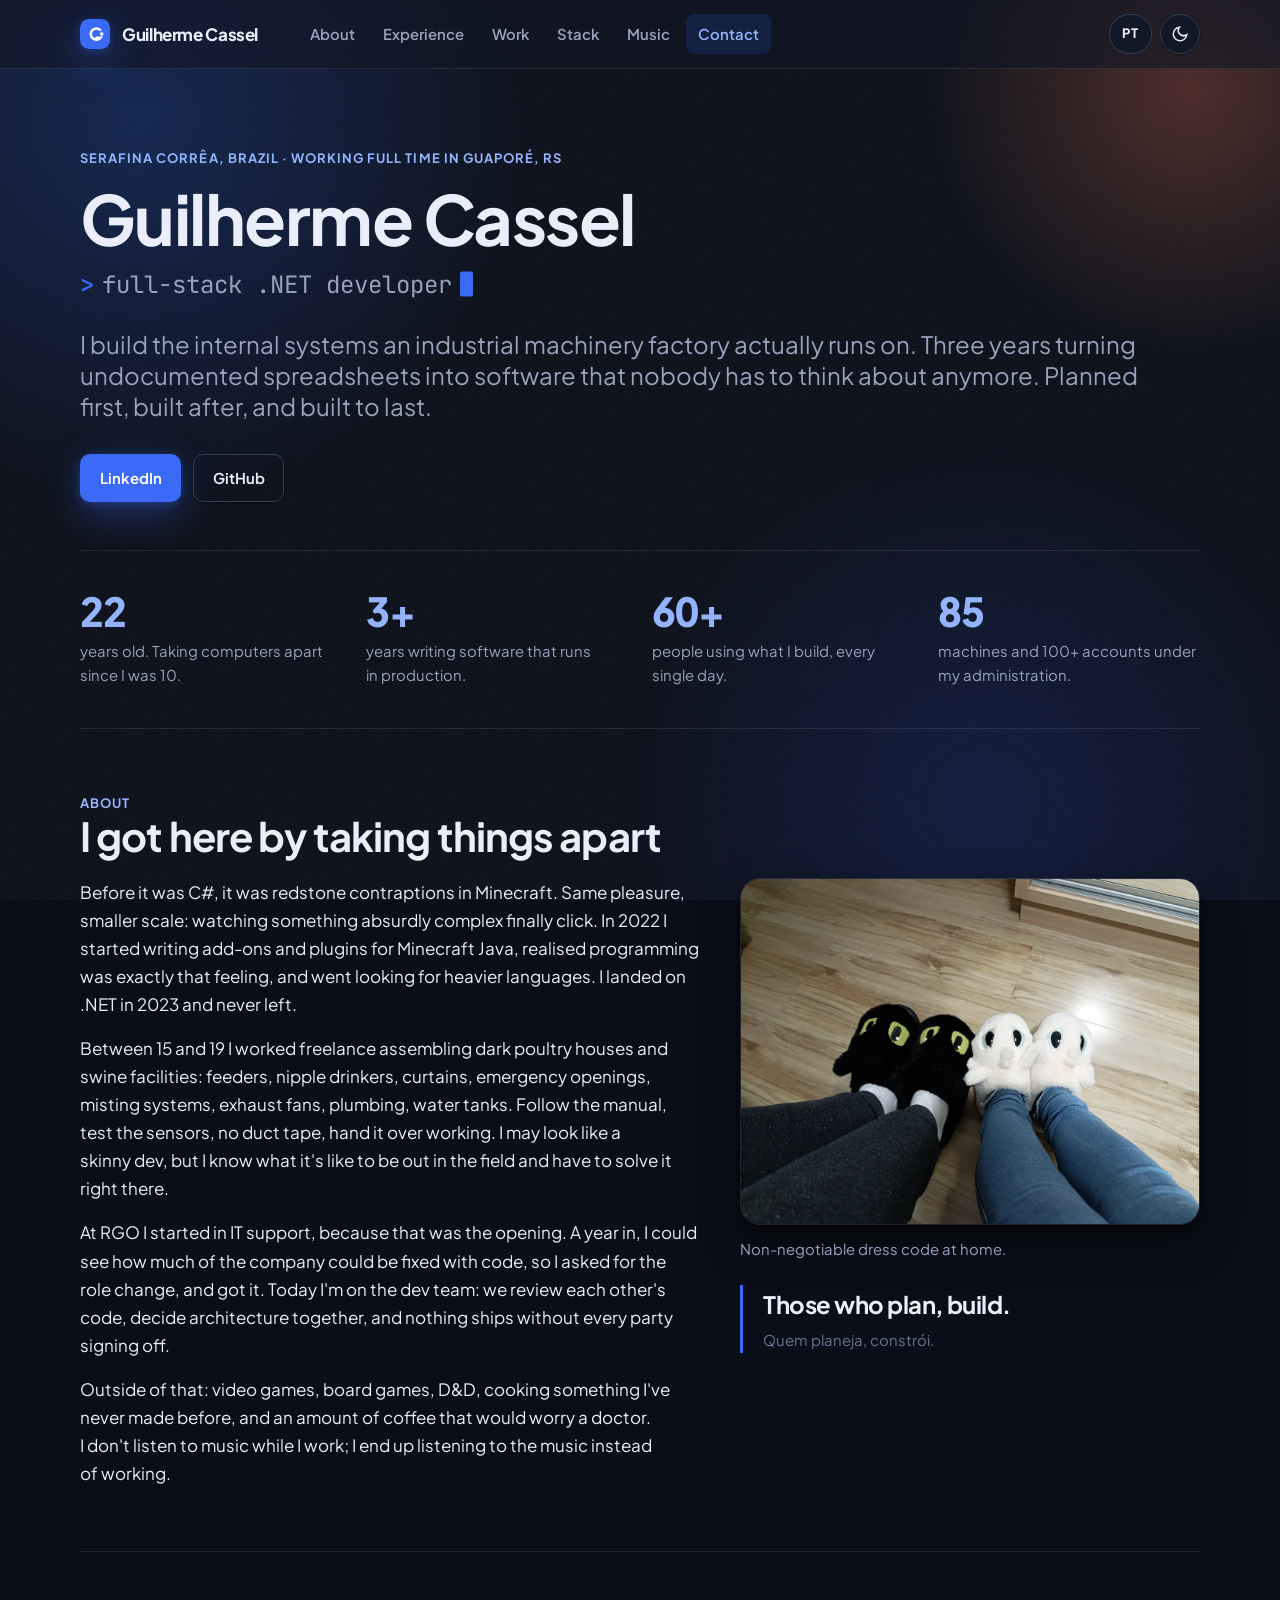
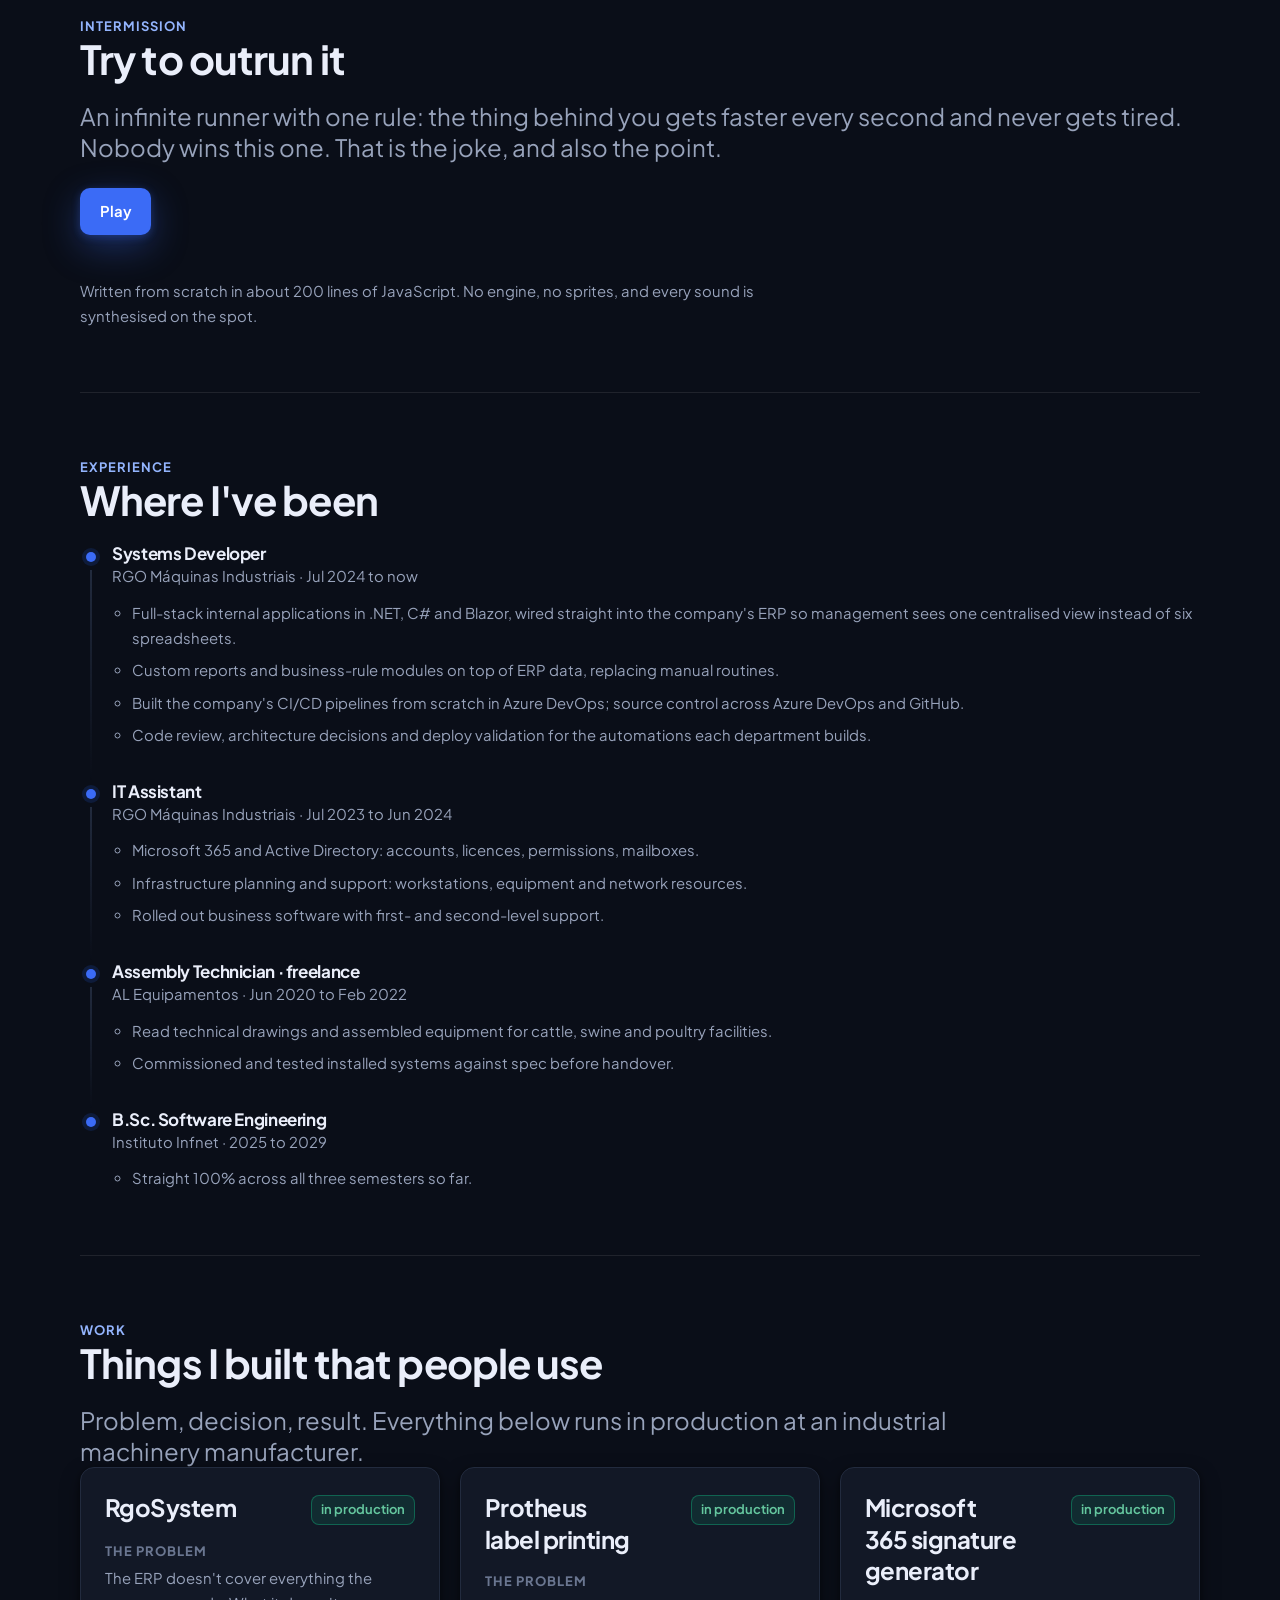
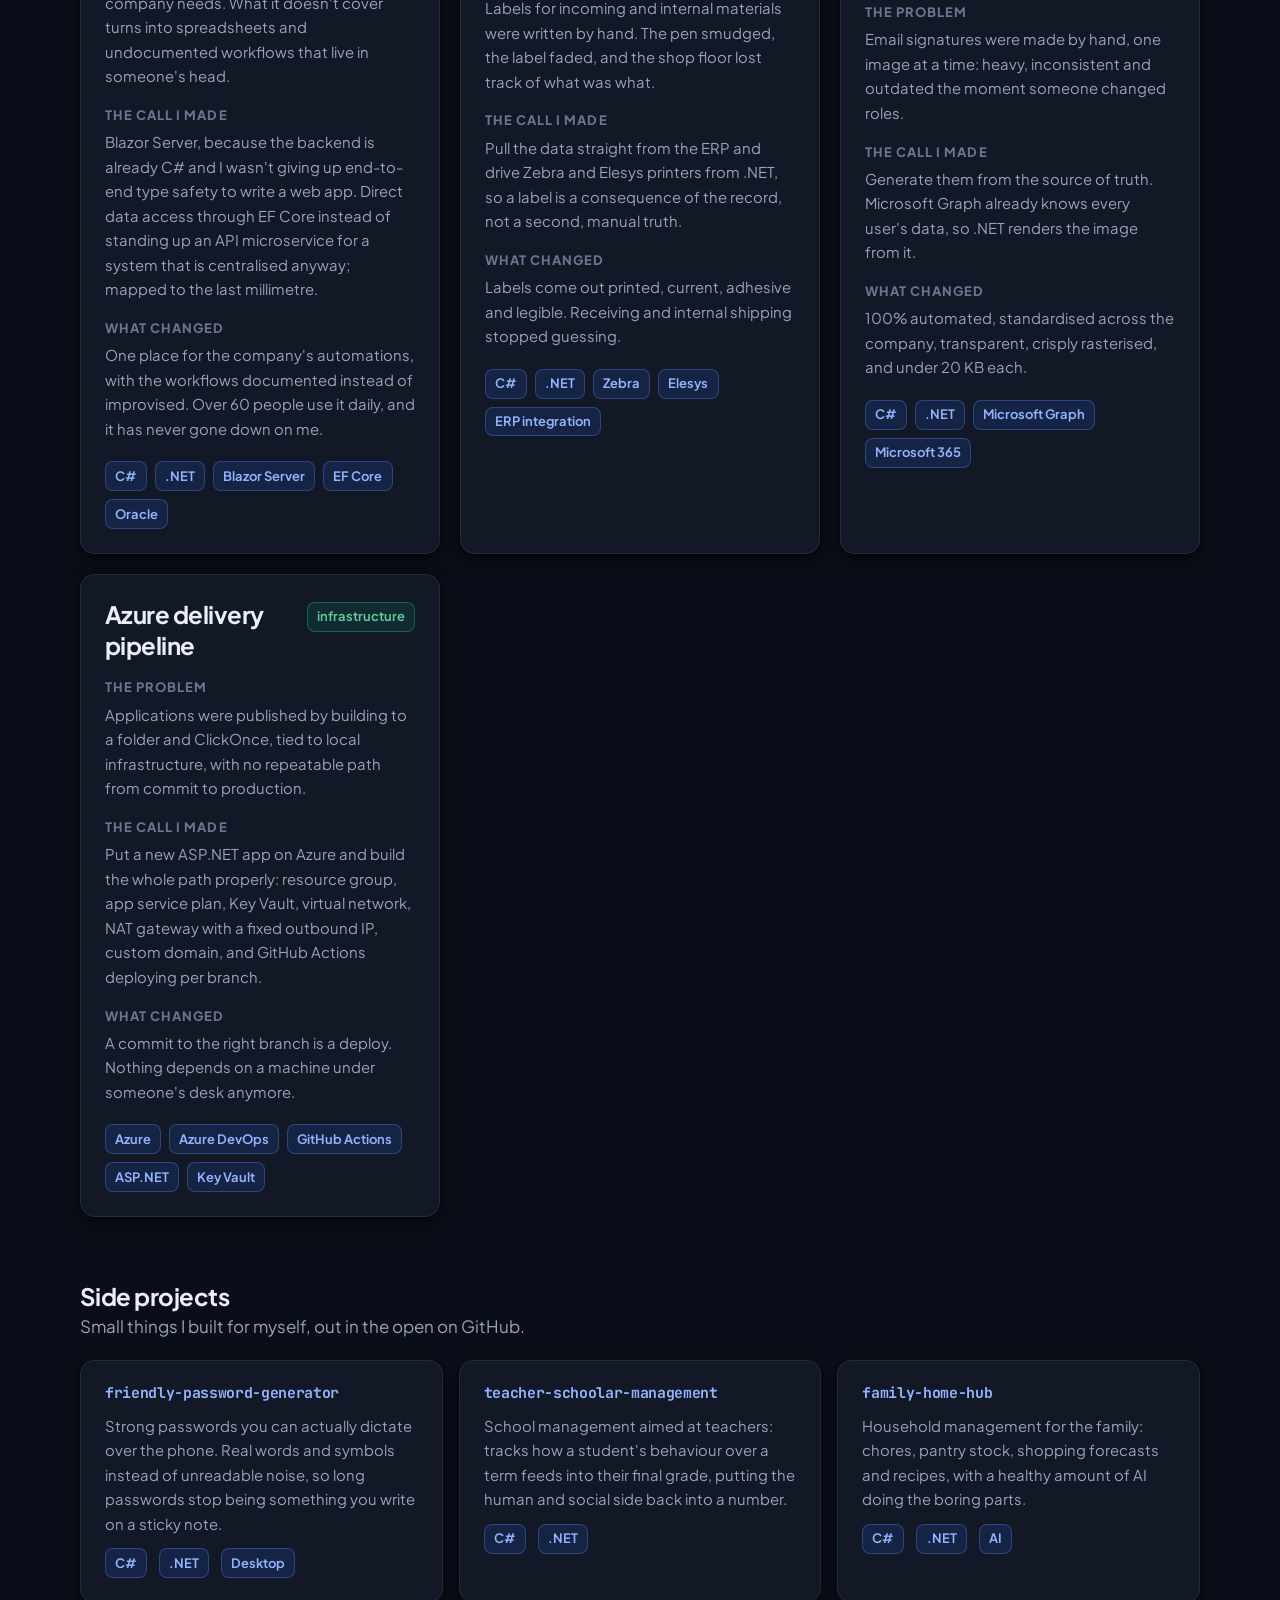
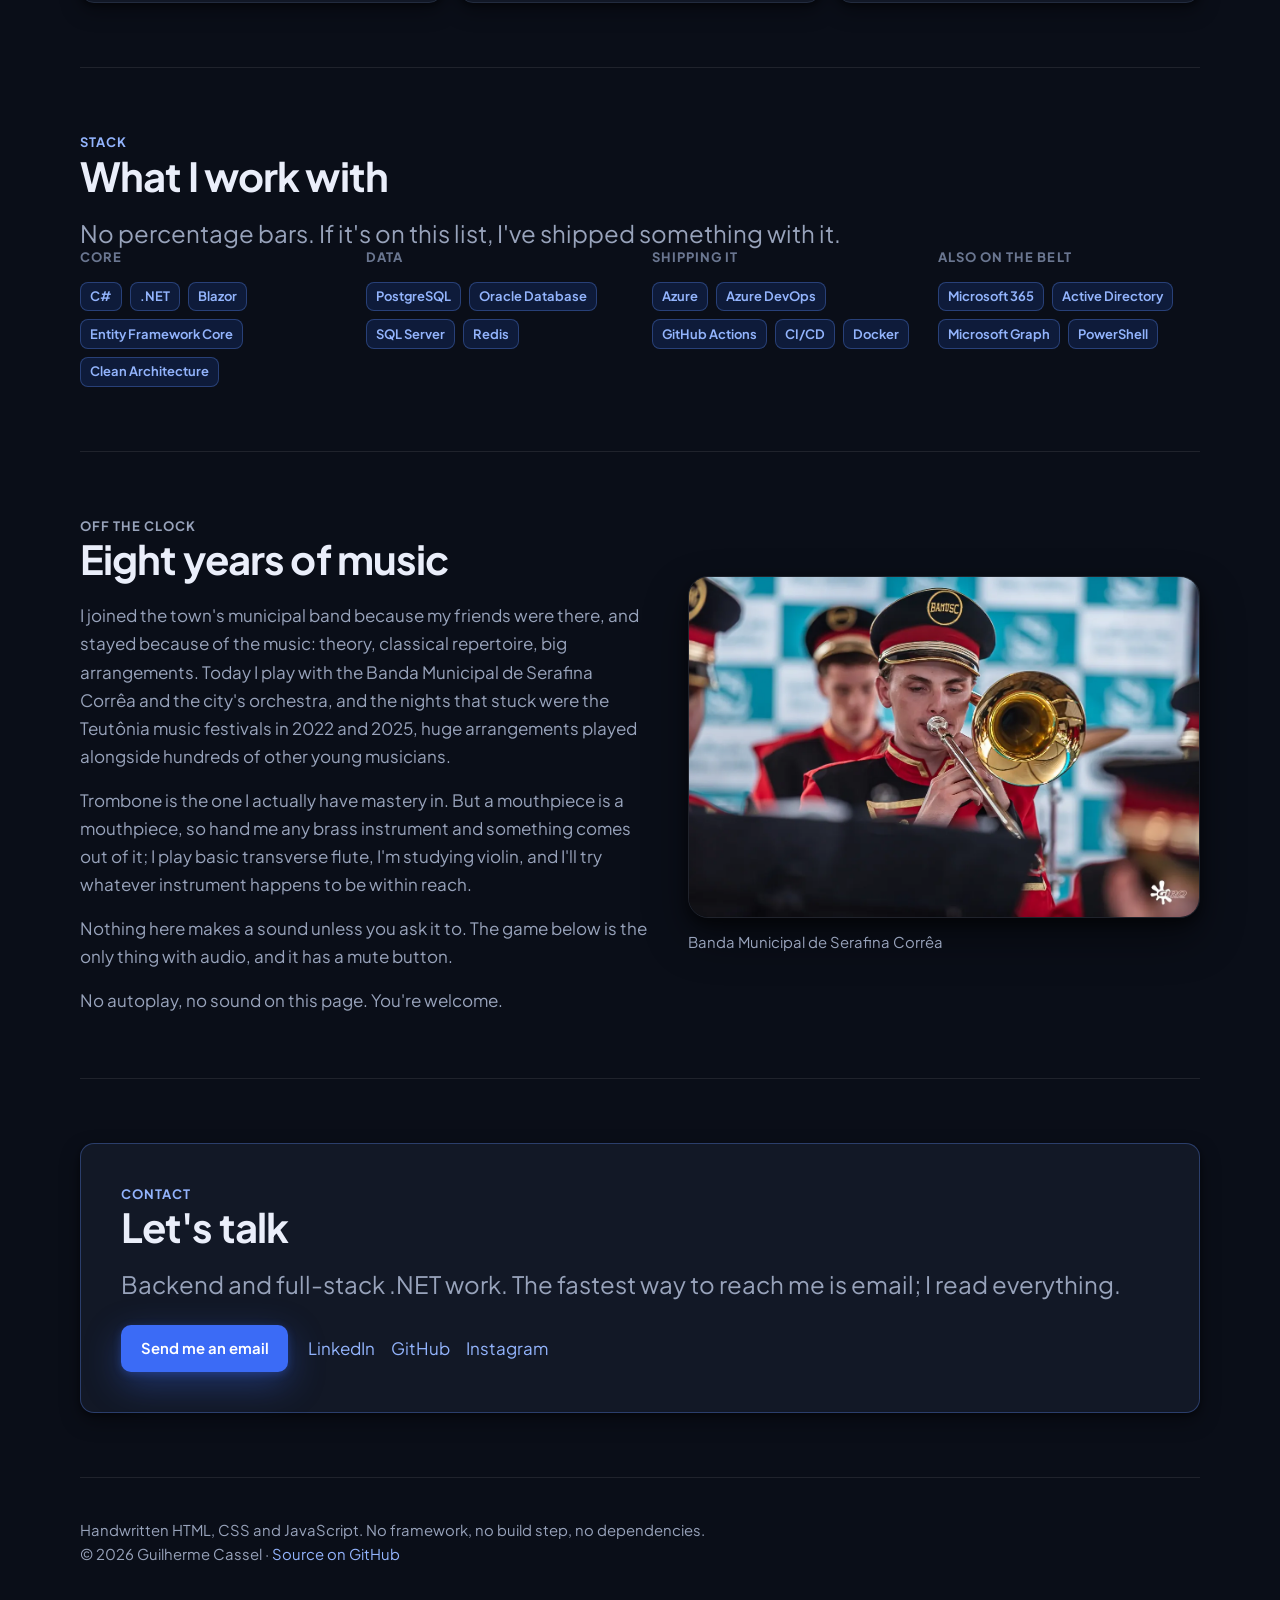
==== index.html @ db6f2845 "perf: troca filtros de blur por gradientes e limpa o HTML As tres manchas de luz do fundo usavam fil" ====
<!doctype html>
<html lang="en">
<head>
<meta charset="utf-8">
<meta name="viewport" content="width=device-width, initial-scale=1">
<title>Guilherme Cassel · .NET Developer</title>
<meta name="description" content="Full-stack .NET developer. I build the internal systems an industrial machinery factory runs on: C#, Blazor, Entity Framework and a CI/CD pipeline built from scratch.">
<link rel="canonical" href="https://guilhermecassel.com/">
<meta name="theme-color" content="#0a0e18">

<meta property="og:type" content="website">
<meta property="og:url" content="https://guilhermecassel.com/">
<meta property="og:title" content="Guilherme Cassel · .NET Developer">
<meta property="og:description" content="I build the internal systems an industrial machinery factory runs on: C#, Blazor, Entity Framework and a CI/CD pipeline built from scratch.">
<meta property="og:image" content="https://guilhermecassel.com/assets/img/og.png">
<meta name="twitter:card" content="summary_large_image">

<link rel="icon" href="assets/img/favicon.svg" type="image/svg+xml">
<link rel="preconnect" href="https://fonts.googleapis.com">
<link rel="preconnect" href="https://fonts.gstatic.com" crossorigin>
<link href="https://fonts.googleapis.com/css2?family=Plus+Jakarta+Sans:wght@400;500;600;700;800&family=JetBrains+Mono:wght@400;600&display=swap" rel="stylesheet">
<link rel="stylesheet" href="assets/css/tokens.css">
<link rel="stylesheet" href="assets/css/system.css">
<link rel="stylesheet" href="assets/css/site.css">

<script>
  (() => {
    const t = localStorage.getItem('tema');
    if (t === 'light' || t === 'dark') document.documentElement.dataset.theme = t;
    const l = localStorage.getItem('idioma');
    if (l === 'pt' || l === 'en') document.documentElement.dataset.lang = l;
    document.documentElement.classList.add('js');
  })();
</script>

<script type="application/ld+json">
{
  "@context": "https://schema.org",
  "@type": "Person",
  "name": "Guilherme Cassel",
  "jobTitle": ".NET Developer",
  "url": "https://guilhermecassel.com",
  "sameAs": [
    "https://linkedin.com/in/guilhermecassel",
    "https://github.com/Guilherme-Cassel"
  ],
  "knowsAbout": ["C#", ".NET", "Blazor", "Entity Framework Core", "Azure DevOps", "CI/CD"],
  "address": { "@type": "PostalAddress", "addressRegion": "RS", "addressCountry": "BR" }
}
</script>
</head>

<body>

<div class="bg-layers" aria-hidden="true">
  <div class="blob blob--1"></div>
  <div class="blob blob--2"></div>
  <div class="blob blob--3"></div>
</div>
<div class="grain" aria-hidden="true"></div>

<div class="cursor" data-cursor aria-hidden="true"><span class="cursor__dot"></span></div>

<a class="skip" href="#main" data-t="ui.skipToContent">Skip to content</a>

<header class="topbar" data-topbar>
  <div class="topbar__inner">
    <a class="brandmark" href="#top" aria-label="Guilherme Cassel">
      <svg class="monogram" viewBox="0 0 32 32" aria-hidden="true">
        <rect width="32" height="32" rx="9" fill="var(--brand)"/>
        <path d="M21.5 11.6A6 6 0 1 0 22 20h-4.4" fill="none" stroke="#fff"
              stroke-width="2.6" stroke-linecap="round"/>
        <circle cx="23.2" cy="16" r="1.9" fill="#fff"/>
      </svg>
      <span class="brandmark__name">Guilherme<span class="brandmark__last"> Cassel</span></span>
    </a>

    <nav class="nav" aria-label="Main">
      <a href="#about"      data-t="nav.about">About</a>
      <a href="#experience" data-t="nav.experience">Experience</a>
      <a href="#work"       data-t="nav.work">Work</a>
      <a href="#stack"      data-t="nav.stack">Stack</a>
      <a href="#music"      data-t="nav.music">Trombone</a>
      <a href="#contact"    data-t="nav.contact">Contact</a>
    </nav>

    <div class="topbar__actions">
      <button class="chip-btn" data-lang-toggle type="button" data-label="ui.langToggle">
        <span data-t="ui.langShort">PT</span>
      </button>
      <button class="theme-toggle" data-theme-toggle type="button" data-label="ui.themeToggle">
        <svg class="icon-sun" viewBox="0 0 24 24" fill="none" stroke="currentColor" stroke-width="2" stroke-linecap="round">
          <circle cx="12" cy="12" r="4"/><path d="M12 2v2M12 20v2M2 12h2M20 12h2M4.9 4.9l1.4 1.4M17.7 17.7l1.4 1.4M19.1 4.9l-1.4 1.4M6.3 17.7l-1.4 1.4"/>
        </svg>
        <svg class="icon-moon" viewBox="0 0 24 24" fill="none" stroke="currentColor" stroke-width="2" stroke-linecap="round">
          <path d="M21 12.8A9 9 0 1 1 11.2 3a7 7 0 0 0 9.8 9.8Z"/>
        </svg>
      </button>
      <button class="chip-btn nav-toggle" data-nav-toggle type="button" data-label="ui.menu" aria-expanded="false" aria-controls="mobile-nav">
        <svg viewBox="0 0 24 24" fill="none" stroke="currentColor" stroke-width="2" stroke-linecap="round">
          <path d="M4 7h16M4 12h16M4 17h16"/>
        </svg>
      </button>
    </div>
  </div>

  <nav class="mobile-nav" id="mobile-nav" data-mobile-nav hidden aria-label="Main"></nav>
</header>

<main id="main">
  <span id="top"></span>

  <section class="hero page">
    <p class="eyebrow" data-t="hero.kicker"></p>

    <div class="hero__palco" data-palco>
      <div class="hero__trilho" data-trilho>
        <h1 class="hero__name" data-nome>
          <button class="tickle" data-tickle type="button" data-t="hero.name">Guilherme Cassel</button>
        </h1>
      </div>
    </div>

    <p class="hero__role" aria-hidden="true">
      <span class="hero__role-prefix">&gt;</span>
      <span data-typewriter></span><span class="caret" aria-hidden="true"></span>
    </p>

    <p class="lead hero__lead" data-t="hero.lead"></p>

    <div class="row hero__cta">
      <a class="btn btn--magnetic" data-link="linkedin" href="#" target="_blank" rel="noopener">
        <span data-t="hero.ctaPrimary"></span>
      </a>
      <a class="btn btn--ghost btn--magnetic" data-link="github" href="#" target="_blank" rel="noopener">
        <span data-t="hero.ctaSecondary"></span>
      </a>
    </div>
  </section>

  <section class="page stats-section" aria-label="Numbers">
    <div class="stats" data-stats></div>
  </section>

  <section class="page" id="about">
    <p class="eyebrow" data-t="about.eyebrow"></p>
    <h2 data-t="about.title"></h2>
    <div class="about">
      <div class="about__text" data-about-text></div>
      <aside class="about__aside">
        <figure class="photo photo--soft">
          <picture>
            <source srcset="assets/img/pantufas.webp" type="image/webp">
            <img src="assets/img/pantufas.jpg" width="1200" height="904"
                 loading="lazy" decoding="async" data-alt="personal.photoAlt" alt="">
          </picture>
          <figcaption data-t="personal.photoCaption"></figcaption>
        </figure>
        <blockquote class="motto">
          <p data-t="about.motto"></p>
          <cite data-t="about.mottoOriginal"></cite>
        </blockquote>
      </aside>
    </div>
  </section>

  <section class="page" id="jogo">
    <p class="eyebrow" data-t="game.eyebrow"></p>
    <h2 data-t="game.title"></h2>
    <p class="lead" data-t="game.lead"></p>

    <p class="jogo__acao">
      <button class="btn btn--magnetic" type="button" data-jogo-abrir>
        <span data-t="game.play"></span>
      </button>
    </p>

    <div class="jogo__palco" data-jogo-palco>
      <div class="jogo__tela">
        <canvas data-jogo-canvas tabindex="0" role="img" data-label="game.title"></canvas>

        <div class="jogo__hud">
          <span><span data-t="game.score"></span> <b data-jogo-pontos>0</b></span>
          <span><span data-t="game.best"></span> <b data-jogo-recorde>0</b></span>
          <button class="jogo__som" type="button" data-jogo-som
                  data-label="game.soundToggle" aria-pressed="true">
            <svg viewBox="0 0 24 24" fill="none" stroke="currentColor" stroke-width="2" stroke-linecap="round" stroke-linejoin="round">
              <path d="M11 5 6 9H3v6h3l5 4z"/>
              <path class="jogo__som-ondas" d="M15.5 8.5a5 5 0 0 1 0 7M18.5 5.5a9 9 0 0 1 0 13"/>
              <path class="jogo__som-corte" d="m16 9 5 6M21 9l-5 6"/>
            </svg>
          </button>
        </div>

        <p class="jogo__dica" data-t="game.hint"></p>

        <div class="jogo__aviso" data-jogo-aviso hidden>
          <p data-jogo-mensagem></p>
          <button class="btn" type="button" data-jogo-reiniciar>
            <span data-t="game.again"></span>
          </button>
        </div>
      </div>
    </div>

    <p class="muted jogo__nota" data-t="game.footnote"></p>
  </section>

  <section class="page" id="experience">
    <p class="eyebrow" data-t="experience.eyebrow"></p>
    <h2 data-t="experience.title"></h2>
    <ol class="timeline" data-timeline></ol>
  </section>

  <section class="page" id="work">
    <p class="eyebrow" data-t="projects.eyebrow"></p>
    <h2 data-t="projects.title"></h2>
    <p class="lead" data-t="projects.lead"></p>

    <div class="work" data-work></div>

    <h3 class="side__title" data-t="projects.sideTitle"></h3>
    <p class="muted" data-t="projects.sideLead"></p>
    <div class="side" data-side></div>
  </section>

  <section class="page" id="stack">
    <p class="eyebrow" data-t="stack.eyebrow"></p>
    <h2 data-t="stack.title"></h2>
    <p class="lead" data-t="stack.lead"></p>
    <div class="stack-groups" data-stack></div>
  </section>

  <section class="page" id="music">
    <div class="music">
      <div class="music__text">
        <p class="eyebrow" data-t="music.eyebrow"></p>
        <h2 data-t="music.title"></h2>
        <div data-music-text></div>
      </div>
      <figure class="photo">
        <picture>
          <source srcset="assets/img/trombone.webp" type="image/webp">
          <img src="assets/img/trombone.jpg" width="1191" height="795"
               loading="lazy" decoding="async" data-alt="music.photoAlt" alt="">
        </picture>
        <figcaption data-t="music.photoCaption"></figcaption>
      </figure>
    </div>
  </section>

  <section class="page" id="contact">
    <div class="contact card">
      <p class="eyebrow" data-t="contact.eyebrow"></p>
      <h2 data-t="contact.title"></h2>
      <p class="lead" data-t="contact.lead"></p>
      <div class="row contact__actions">
        <a class="btn btn--magnetic" data-email href="#"><span data-t="contact.emailLabel"></span></a>
        <span class="contact__links" data-contact-links></span>
      </div>
    </div>
  </section>
</main>

<footer class="page site-footer">
  <p data-t="footer.built"></p>
  <p class="muted">
    <span data-t="footer.rights"></span> ·
    <a class="link" href="https://github.com/Guilherme-Cassel" target="_blank" rel="noopener" data-t="footer.source"></a>
  </p>
</footer>

<noscript>
  <div class="page noscript">
    <p><strong>Guilherme Cassel</strong>, full-stack .NET developer (C#, Blazor, Entity Framework, Azure DevOps).
       This page loads its text with JavaScript. Reach me at
       <a href="https://linkedin.com/in/guilhermecassel">LinkedIn</a> or
       <a href="https://github.com/Guilherme-Cassel">GitHub</a>.</p>
  </div>
</noscript>

<script src="assets/js/site.js" defer></script>

</body>
</html>
---- assets/css/tokens.css ----
/* =============================================================
   Cadência, o design system pessoal de Guilherme Cassel
   Camada 1: tokens. Nenhuma regra visual mora fora daqui.
   Trocar o valor de uma variável aqui deve mudar o site inteiro.
   ============================================================= */

:root {
  /* ---------- Escala de azul (a cor da marca) ----------------- */
  --blue-50:  #eef4ff;
  --blue-100: #dbe7fe;
  --blue-200: #bfd3fe;
  --blue-300: #93b4fd;
  --blue-400: #608efa;
  --blue-500: #3b6bf6;
  --blue-600: #2563eb;  /* cor principal: botões, links, foco  */
  --blue-700: #1d4ed8;
  --blue-800: #1e3fa8;
  --blue-900: #1e3a8a;
  --blue-950: #0e1c46;

  /* ---------- Neutros (levemente azulados, não cinza morto) --- */
  --ink-0:   #ffffff;
  --ink-25:  #fbfcfe;
  --ink-50:  #f6f8fc;
  --ink-100: #eef1f7;
  --ink-200: #e2e7f0;
  --ink-300: #cbd3e1;
  --ink-400: #97a3b8;
  --ink-500: #6b7689;
  --ink-600: #4e586b;
  --ink-700: #3a4354;
  --ink-800: #232b3a;
  --ink-900: #151b27;
  --ink-950: #0b0f18;

  /* ---------- Acentos (o "alegre" do minimalista alegre) ------
     Uso raro e pontual: destaque, badge, detalhe de ilustração.
     Nunca dois acentos na mesma tela.                           */
  --accent-warm: #ff7a4d;  /* laranja-coral: energia, destaque   */
  --accent-mint: #10b981;  /* verde-menta: sucesso, "em produção"*/
  --accent-gold: #f5b544;  /* âmbar: música, destaque secundário */

  /* ---------- Raios --------------------------------------------
     Levemente arredondado: só o suficiente para nada parecer
     quadrado. Escala única, o raio cresce com a superfície.      */
  --r-xs:   4px;    /* tags, chips pequenos                      */
  --r-sm:   8px;    /* inputs, botões pequenos                   */
  --r-md:  10px;    /* botões                                    */
  --r-lg:  14px;    /* cards                                     */
  --r-xl:  20px;    /* blocos grandes, fotos, seções destacadas  */
  --r-full: 999px;  /* pílulas e avatares                        */

  /* ---------- Espaçamento (base 4px) -------------------------- */
  --s-1:  4px;   --s-2:  8px;   --s-3: 12px;  --s-4: 16px;
  --s-5: 20px;   --s-6: 24px;   --s-8: 32px;  --s-10: 40px;
  --s-12: 48px;  --s-16: 64px;  --s-20: 80px; --s-24: 96px;
  --s-32: 128px;

  /* ---------- Tipografia -------------------------------------- */
  --font-sans: "Plus Jakarta Sans", "Segoe UI Variable", "Segoe UI",
               system-ui, -apple-system, sans-serif;
  --font-mono: "JetBrains Mono", "Cascadia Code", ui-monospace,
               SFMono-Regular, Menlo, monospace;

  /* Escala fluida: 6 tamanhos, nada além disso.                  */
  --t-xs:   clamp(0.75rem, 0.73rem + 0.1vw,  0.8125rem);
  --t-sm:   clamp(0.875rem, 0.85rem + 0.1vw, 0.9375rem);
  --t-base: clamp(1rem, 0.97rem + 0.15vw,    1.0625rem);
  --t-lg:   clamp(1.25rem, 1.15rem + 0.5vw,  1.5rem);
  --t-xl:   clamp(1.75rem, 1.45rem + 1.5vw,  2.5rem);
  --t-2xl:  clamp(2.5rem, 1.9rem + 3vw,      4.5rem);

  --lh-tight: 1.1;
  --lh-snug:  1.3;
  --lh-body:  1.65;

  --tracking-tight: -0.022em;  /* títulos grandes respiram menos */
  --tracking-wide:   0.08em;   /* rótulos em caixa alta          */

  /* ---------- Movimento ---------------------------------------
     Durações e curvas nomeadas. Nada de `transition: all .3s`.   */
  --d-instant: 90ms;    /* feedback de toque                     */
  --d-fast:   160ms;    /* hover, cor, foco                      */
  --d-normal: 260ms;    /* abrir/fechar, deslocamento curto      */
  --d-slow:   480ms;    /* entrada de seção, revelação           */

  --e-out:    cubic-bezier(0.22, 1, 0.36, 1);     /* sai rápido, pousa macio */
  --e-in-out: cubic-bezier(0.65, 0, 0.35, 1);     /* simétrica, para trocas  */
  --e-spring: cubic-bezier(0.34, 1.56, 0.64, 1);  /* passa do ponto e volta  */

  /* ---------- Layout ------------------------------------------ */
  --page-max: 1120px;
  --prose-max: 68ch;
  --header-h: 68px;

  --ring-w: 3px;  /* espessura do anel de foco */

  /* Os dois acentos semânticos não mudam com o tema. */
  --accent:  var(--accent-warm);
  --success: var(--accent-mint);
}

/* =============================================================
   Tokens semânticos: TEMA ESCURO (padrão)
   O resto do CSS só consulta estes nomes, nunca --blue-600.
   O escuro não é o claro invertido: as superfícies sobem, as
   sombras perdem força e o brilho passa a fazer o trabalho.
   ============================================================= */
:root,
[data-theme="dark"] {
  color-scheme: dark;

  --bg:          #0a0e18;
  --bg-elevated: #121826;
  --bg-sunken:   #070a12;
  --bg-inverse:  var(--ink-50);

  --text:        #eaeefa;
  --text-muted:  #98a3bb;
  --text-subtle: #6a7690;
  --text-on-brand: #ffffff;

  --border:        #222b3e;
  --border-strong: #344056;
  --hairline: color-mix(in oklab, #ffffff 9%, transparent);

  --brand:         var(--blue-500);
  --brand-hover:   var(--blue-400);
  --brand-active:  var(--blue-300);
  --brand-subtle:  color-mix(in oklab, var(--blue-600) 16%, transparent);
  --brand-border:  color-mix(in oklab, var(--blue-400) 32%, transparent);
  --brand-text:    var(--blue-300);

  --sh-1: 0 1px 2px rgba(0, 0, 0, 0.5);
  --sh-2: 0 2px 6px rgba(0, 0, 0, 0.45), 0 8px 20px rgba(0, 0, 0, 0.35);
  --sh-3: 0 6px 14px rgba(0, 0, 0, 0.5), 0 20px 44px rgba(0, 0, 0, 0.42);
  --sh-4: 0 10px 24px rgba(0, 0, 0, 0.55), 0 40px 80px rgba(0, 0, 0, 0.5);
  --sh-brand: 0 2px 8px color-mix(in oklab, var(--blue-500) 30%, transparent),
              0 12px 36px color-mix(in oklab, var(--blue-500) 34%, transparent);

  --ring: color-mix(in oklab, var(--blue-400) 60%, transparent);

  --glow-1: var(--blue-600);
  --glow-2: var(--accent-warm);
  --glow-3: var(--blue-800);
  --blob-opacity: 0.26;
  --grain-opacity: 0.075;
  --glass: color-mix(in oklab, #121826 62%, transparent);
  --spotlight: color-mix(in oklab, var(--blue-400) 16%, transparent);
}

/* =============================================================
   TEMA CLARO: a alternativa, ligada pelo botão do topo.
   ============================================================= */
[data-theme="light"] {
  color-scheme: light;

  --bg:          var(--ink-25);
  --bg-elevated: var(--ink-0);
  --bg-sunken:   var(--ink-100);
  --bg-inverse:  var(--ink-900);

  --text:        var(--ink-900);
  --text-muted:  var(--ink-500);
  --text-subtle: var(--ink-400);
  --text-on-brand: #ffffff;

  --border:        var(--ink-200);
  --border-strong: var(--ink-300);
  --hairline: color-mix(in oklab, var(--ink-900) 8%, transparent);

  --brand:         var(--blue-600);
  --brand-hover:   var(--blue-700);
  --brand-active:  var(--blue-800);
  --brand-subtle:  var(--blue-50);
  --brand-border:  var(--blue-200);
  --brand-text:    var(--blue-700);

  /* Sombras em camadas: uma rasa de contato + uma difusa de altura.
     A luz vem de cima, então o deslocamento é sempre no eixo Y.
     Todas são tingidas de azul (--blue-900) em vez de preto puro:
     é o que dá o ar moderno e alegre em vez de cinza de escritório.
     Usar com moderação; a maioria das superfícies vive só de borda. */
  --sh-1: 0 1px 2px color-mix(in oklab, var(--blue-900) 7%, transparent);
  --sh-2: 0 1px 2px color-mix(in oklab, var(--blue-900) 5%, transparent),
          0 6px 16px color-mix(in oklab, var(--blue-900) 8%, transparent);
  --sh-3: 0 4px 8px color-mix(in oklab, var(--blue-900) 6%, transparent),
          0 14px 30px color-mix(in oklab, var(--blue-800) 12%, transparent);
  --sh-4: 0 8px 16px color-mix(in oklab, var(--blue-900) 8%, transparent),
          0 28px 56px color-mix(in oklab, var(--blue-800) 16%, transparent);
  /* Sombra saturada: só em elementos que já são azuis.            */
  --sh-brand: 0 2px 6px color-mix(in oklab, var(--blue-700) 20%, transparent),
              0 8px 20px color-mix(in oklab, var(--blue-600) 24%, transparent);

  --ring: color-mix(in oklab, var(--blue-600) 45%, transparent);

  --glow-1: var(--blue-300);
  --glow-2: var(--accent-warm);
  --glow-3: var(--blue-200);
  --blob-opacity: 0.22;
  --grain-opacity: 0.045;
  --glass: color-mix(in oklab, var(--ink-0) 62%, transparent);
  --spotlight: color-mix(in oklab, var(--blue-500) 12%, transparent);
}

/* Acessibilidade: quem pediu menos movimento recebe menos movimento.
   As durações viram quase zero e todo o resto do CSS continua igual. */
@media (prefers-reduced-motion: reduce) {
  :root {
    --d-instant: 1ms;
    --d-fast: 1ms;
    --d-normal: 1ms;
    --d-slow: 1ms;
  }
}
---- assets/css/system.css ----
/* =============================================================
   Cadência, camada 2: base + componentes.
   Depende de tokens.css. Nenhum valor mágico aqui: se um número
   aparece e não é 0, 1px ou 100%, ele deveria ser um token.
   ============================================================= */

/* ---------- Reset enxuto ------------------------------------- */
*, *::before, *::after { box-sizing: border-box; }
* { margin: 0; }

html { -webkit-text-size-adjust: 100%; overflow-x: clip; }

@media (prefers-reduced-motion: no-preference) {
  html { scroll-behavior: smooth; scroll-padding-top: calc(var(--header-h) + var(--s-6)); }
}

body {
  /* Quem sangra até a borda da janela (o palco do hero) mede 100vw,
     e 100vw inclui a barra de rolagem. O clip corta essa sobra sem
     transformar o body num container de rolagem, que é o efeito
     colateral chato do overflow: hidden. */
  overflow-x: clip;
  font-family: var(--font-sans);
  font-size: var(--t-base);
  line-height: var(--lh-body);
  color: var(--text);
  background: var(--bg);
  -webkit-font-smoothing: antialiased;
  text-rendering: optimizeLegibility;
  transition: background-color var(--d-normal) var(--e-in-out),
              color var(--d-normal) var(--e-in-out);
}

img, svg, video { display: block; max-width: 100%; }
button, input, textarea, select { font: inherit; color: inherit; }

/* Um único anel de foco no site inteiro, desenhado por nós. */
:focus-visible {
  outline: var(--ring-w) solid var(--ring);
  outline-offset: 2px;
  border-radius: var(--r-xs);
}
:focus:not(:focus-visible) { outline: none; }

::selection { background: var(--brand-subtle); color: var(--brand-text); }

/* ---------- Tipografia --------------------------------------- */
h1, h2, h3, h4 {
  line-height: var(--lh-tight);
  letter-spacing: var(--tracking-tight);
  font-weight: 700;
  text-wrap: balance;
}
h1 { font-size: var(--t-2xl); }
h2 { font-size: var(--t-xl); }
h3 { font-size: var(--t-lg); line-height: var(--lh-snug); }
p  { text-wrap: pretty; max-width: var(--prose-max); }

.eyebrow {
  font-size: var(--t-xs);
  font-weight: 700;
  letter-spacing: var(--tracking-wide);
  text-transform: uppercase;
  color: var(--brand-text);
}
.muted { color: var(--text-muted); }
.lead { font-size: var(--t-lg); color: var(--text-muted); line-height: var(--lh-snug); }

/* Números de métrica alinham em coluna. */
.tnum { font-variant-numeric: tabular-nums; }

code, kbd, .mono {
  font-family: var(--font-mono);
  font-size: 0.875em;
  font-variant-ligatures: none;
}
code {
  background: var(--bg-sunken);
  border: 1px solid var(--border);
  border-radius: var(--r-xs);
  padding: 0.1em 0.4em;
  color: var(--brand-text);
}
kbd {
  background: var(--bg-elevated);
  border: 1px solid var(--border-strong);
  border-bottom-width: 2px;
  border-radius: var(--r-xs);
  padding: 0.15em 0.45em;
  font-size: var(--t-xs);
  box-shadow: var(--sh-1);
}

/* Link de texto: o sublinhado cresce da esquerda, não pisca. */
.link {
  color: var(--brand-text);
  text-decoration: none;
  background-image: linear-gradient(currentColor, currentColor);
  background-size: 0% 1.5px;
  background-position: 0 100%;
  background-repeat: no-repeat;
  transition: background-size var(--d-normal) var(--e-out);
}
.link:hover, .link:focus-visible { background-size: 100% 1.5px; }

/* ---------- Layout ------------------------------------------- */
.page { width: min(100% - var(--s-8), var(--page-max)); margin-inline: auto; }
.stack > * + * { margin-top: var(--s-4); }
.row { display: flex; flex-wrap: wrap; gap: var(--s-3); align-items: center; }
.grid { display: grid; gap: var(--s-5); }
.grid-2 { grid-template-columns: repeat(auto-fit, minmax(260px, 1fr)); }
.grid-3 { grid-template-columns: repeat(auto-fit, minmax(210px, 1fr)); }
section { padding-block: var(--s-20); border-top: 1px solid var(--hairline); }

/* ---------- Fundo em camadas ---------------------------------
   Duas camadas atrás do conteúdo: manchas de luz e grão. As duas
   são fixas, como textura do papel, e uma das manchas anda de leve
   com a rolagem pra página não parecer um adesivo parado.        */
body { position: relative; }

.bg-layers { position: fixed; inset: 0; z-index: -2; pointer-events: none; overflow: hidden; }

/* Manchas de luz desfocadas. Nada de grid técnico: são formas
   orgânicas, bem grandes e bem suaves, que só dão cor ao branco. */
.blob {
  position: absolute;
  opacity: var(--blob-opacity);
  /* O desfoque é desenhado, não filtrado: um gradiente radial dá
     praticamente a mesma mancha que um filtro de blur de 80px, só
     que é pintura simples em vez de filtrar a tela inteira. Em
     máquina sem aceleração de hardware, a diferença é dolorosa. */
  background: radial-gradient(closest-side, var(--cor), transparent);
}
.blob--1 { --cor: var(--glow-1); width: 62vw; height: 62vw; left: -20vw; top: -22vw; }
.blob--2 { --cor: var(--glow-2); width: 42vw; height: 42vw; right: -14vw; top: -14vw; }
.blob--3 { --cor: var(--glow-3); width: 58vw; height: 58vw; left: 48vw;  top: 48vh; }

/* A terceira mancha acompanha a rolagem de leve: é o único parallax
   do site, e ele acontece atrás de tudo, onde não atrapalha nada.
   O will-change fica só nela, que é a única que se mexe. */
.blob--3 {
  transform: translateY(calc(var(--scroll, 0) * -60px));
  will-change: transform;
}

/* grão: tira o aspecto "gradiente de banner" e dá textura de papel */
.grain {
  position: fixed; inset: 0; z-index: -1; pointer-events: none;
  /* o grão precisa ficar por cima dos gradientes, senão não texturiza */
  opacity: var(--grain-opacity);
  background-image: url("data:image/svg+xml,%3Csvg xmlns='http://www.w3.org/2000/svg' width='160' height='160'%3E%3Cfilter id='n'%3E%3CfeTurbulence type='fractalNoise' baseFrequency='0.85' numOctaves='3'/%3E%3C/filter%3E%3Crect width='160' height='160' filter='url(%23n)'/%3E%3C/svg%3E");
}

/* ---------- Botões: os 6 estados ------------------------------ */
.btn {
  --btn-bg: var(--brand);
  --btn-fg: var(--text-on-brand);
  display: inline-flex; align-items: center; justify-content: center;
  gap: var(--s-2);
  padding: 0.7em 1.25em;
  border: 1px solid transparent;
  border-radius: var(--r-md);
  background: var(--btn-bg);
  color: var(--btn-fg);
  font-size: var(--t-sm);
  font-weight: 650;
  text-decoration: none;
  cursor: pointer;
  box-shadow: var(--sh-brand);
  transition: background-color var(--d-fast) var(--e-out),
              box-shadow var(--d-fast) var(--e-out),
              transform var(--d-instant) var(--e-out);
}
.btn:hover { background: var(--brand-hover); transform: translateY(-1px); }
.btn:active { background: var(--brand-active); transform: translateY(1px); box-shadow: var(--sh-1); }
.btn[disabled], .btn[aria-disabled="true"] {
  background: var(--bg-sunken); color: var(--text-subtle);
  border-color: var(--border); box-shadow: none;
  cursor: not-allowed; transform: none;
}
.btn[data-loading="true"] { color: transparent; pointer-events: none; position: relative; }
.btn[data-loading="true"]::after {
  content: ""; position: absolute; inset: 0; margin: auto;
  width: 1.05em; height: 1.05em; border-radius: var(--r-full);
  border: 2px solid color-mix(in oklab, var(--text-on-brand) 35%, transparent);
  border-top-color: var(--text-on-brand);
  animation: spin 640ms linear infinite;
}
@keyframes spin { to { transform: rotate(1turn); } }

.btn--ghost {
  --btn-bg: transparent;
  --btn-fg: var(--text);
  border-color: var(--border-strong);
  box-shadow: var(--sh-1);
}
.btn--ghost:hover { background: var(--bg-sunken); border-color: var(--brand-border); }
.btn--ghost:active { background: var(--bg-sunken); }

.btn--pill { border-radius: var(--r-full); }

/* Botão magnético: o JS mexe só em duas variáveis, o CSS faz o resto.
   As três regras existem porque o deslocamento magnético precisa
   conviver com o sobe-e-desce de hover/active sem uma sobrescrever
   a outra, já que transform é uma propriedade só. */
.btn--magnetic         { transform: translate(var(--mx, 0px), var(--my, 0px)); }
.btn--magnetic:hover   { transform: translate(var(--mx, 0px), calc(var(--my, 0px) - 1px)); }
.btn--magnetic:active  { transform: translate(var(--mx, 0px), calc(var(--my, 0px) + 1px)); }

/* ---------- Superfícies --------------------------------------- */
.card {
  position: relative;
  background: var(--bg-elevated);
  border: 1px solid var(--border);
  border-radius: var(--r-lg);
  padding: var(--s-6);
  box-shadow: var(--sh-2);
  transition: transform var(--d-normal) var(--e-out),
              box-shadow var(--d-normal) var(--e-out),
              border-color var(--d-fast) var(--e-out);
}
.card--interactive:hover {
  transform: translateY(-3px);
  box-shadow: var(--sh-3);
  border-color: var(--brand-border);
}

/* Holofote que segue o mouse (o truque do Linear), em 6 linhas. */
.card--spotlight::before {
  content: "";
  position: absolute; inset: 0;
  border-radius: inherit;
  background: radial-gradient(18rem 18rem at var(--px, 50%) var(--py, 0%),
              var(--spotlight), transparent 65%);
  opacity: 0;
  transition: opacity var(--d-normal) var(--e-out);
  pointer-events: none;
}
.card--spotlight:hover::before { opacity: 1; }

.badge {
  display: inline-flex; align-items: center; gap: var(--s-2);
  padding: 0.25em 0.7em;
  /* Levemente arredondado, não cápsula: são rótulos curtos, e em
     cápsula eles viravam bolhas ao lado de um título. */
  border-radius: var(--r-sm);
  /* Rótulo de uma linha só. Quebrado em duas, o arredondamento
     engorda e o bloco fica maior que o título que ele acompanha. */
  white-space: nowrap;
  border: 1px solid var(--brand-border);
  background: var(--brand-subtle);
  color: var(--brand-text);
  font-size: var(--t-xs);
  font-weight: 650;
}
.badge--live { border-color: color-mix(in oklab, var(--success) 40%, transparent);
               background: color-mix(in oklab, var(--success) 12%, transparent);
               color: color-mix(in oklab, var(--success) 75%, var(--text)); }
.badge--live .dot { width: 6px; height: 6px; border-radius: var(--r-full);
                    background: var(--success); animation: pulse 2s var(--e-in-out) infinite; }
@keyframes pulse { 0%, 100% { opacity: 1; } 50% { opacity: 0.35; } }

.field {
  width: 100%;
  padding: 0.65em 0.9em;
  background: var(--bg-elevated);
  border: 1px solid var(--border-strong);
  border-radius: var(--r-sm);
  box-shadow: var(--sh-1) inset;
  transition: border-color var(--d-fast) var(--e-out),
              box-shadow var(--d-fast) var(--e-out);
}
.field::placeholder { color: var(--text-subtle); }
.field:hover { border-color: var(--brand-border); }
.field:focus { outline: none; border-color: var(--brand);
               box-shadow: 0 0 0 var(--ring-w) var(--ring); }

/* ---------- Métrica ------------------------------------------- */
.metric { display: grid; gap: var(--s-1); }
.metric__value {
  font-size: var(--t-xl); font-weight: 750;
  letter-spacing: var(--tracking-tight);
  font-variant-numeric: tabular-nums;
  color: var(--text);
}
.metric__label { font-size: var(--t-sm); color: var(--text-muted); }

/* ---------- Linha do tempo ------------------------------------ */
.timeline { list-style: none; padding: 0; display: grid; gap: var(--s-8); }
.timeline li { position: relative; padding-left: var(--s-8); }
.timeline li::before {
  content: ""; position: absolute; left: 6px; top: 0.55em;
  width: 10px; height: 10px; border-radius: var(--r-full);
  background: var(--brand); box-shadow: 0 0 0 4px var(--brand-subtle);
}
.timeline li::after {
  content: ""; position: absolute; left: 10px; top: 1.6em; bottom: calc(var(--s-8) * -1);
  width: 2px; background: linear-gradient(var(--border), transparent);
}
.timeline li:last-child::after { display: none; }

/* ---------- Revelação ao rolar --------------------------------
   Sem biblioteca: IntersectionObserver só adiciona uma classe.   */
/* Só esconde se houver JS para revelar de volta (a classe .js é
   adicionada no <head>). Sem JS, ou se o script falhar, o conteúdo
   aparece normalmente, nunca um site em branco.                  */
.js .reveal { opacity: 0; transform: translateY(14px); }
.js .reveal.is-visible {
  opacity: 1; transform: none;
  transition: opacity var(--d-slow) var(--e-out),
              transform var(--d-slow) var(--e-out);
  transition-delay: var(--delay, 0ms);
}
@media (prefers-reduced-motion: reduce) {
  .js .reveal { opacity: 1; transform: none; }
}

/* ---------- Peças do próprio guia ----------------------------- */
.swatch { border-radius: var(--r-md); border: 1px solid var(--hairline);
          height: 64px; box-shadow: var(--sh-1); }
.swatch-name { font-size: var(--t-xs); color: var(--text-muted);
               font-family: var(--font-mono); margin-top: var(--s-2); }
.tile { background: var(--bg-elevated); border: 1px solid var(--border);
        border-radius: var(--r-lg); padding: var(--s-5); }
.demo { display: grid; place-items: center; min-height: 150px;
        background: var(--bg-sunken); border: 1px dashed var(--border-strong);
        border-radius: var(--r-lg); padding: var(--s-6); }

.topbar {
  position: sticky; top: 0; z-index: 10;
  height: var(--header-h);
  display: flex; align-items: center; justify-content: space-between;
  gap: var(--s-4);
  background: color-mix(in oklab, var(--bg) 80%, transparent);
  backdrop-filter: blur(10px);
  border-bottom: 1px solid var(--hairline);
}
.brandmark { display: flex; align-items: center; gap: var(--s-3);
             font-weight: 750; letter-spacing: var(--tracking-tight); text-decoration: none; color: var(--text); }

.theme-toggle {
  display: inline-grid; place-items: center;
  width: 40px; height: 40px;
  border-radius: var(--r-full);
  border: 1px solid var(--border-strong);
  background: var(--bg-elevated);
  box-shadow: var(--sh-1);
  cursor: pointer;
  transition: transform var(--d-fast) var(--e-spring),
              border-color var(--d-fast) var(--e-out);
}
.theme-toggle:hover { transform: rotate(-12deg) scale(1.05); border-color: var(--brand-border); }
.theme-toggle svg { width: 18px; height: 18px; }
/* O ícone mostra o tema em que você está. Escuro é o padrão, então a
   lua é o estado inicial e o sol só aparece no tema claro. */
.icon-sun  { display: none; }
.icon-moon { display: block; }
[data-theme="light"] .icon-sun  { display: block; }
[data-theme="light"] .icon-moon { display: none; }

/* Onda sonora: o aceno à música, em puro CSS. */
.wave { display: flex; align-items: flex-end; gap: 3px; height: 34px; }
.wave span {
  width: 4px; border-radius: var(--r-full);
  background: linear-gradient(var(--brand), var(--accent-gold));
  animation: wave 1.1s var(--e-in-out) infinite alternate;
  animation-delay: calc(var(--i) * 80ms);
  height: 30%;
}
@keyframes wave { to { height: 100%; } }
@media (prefers-reduced-motion: reduce) { .wave span { animation: none; height: 60%; } }
---- assets/css/site.css ----
/* =============================================================
   Camada 3: o site em si. Só coisas que existem nesta página.
   Componentes reutilizáveis moram em system.css; decisões de cor,
   raio, sombra e tempo moram em tokens.css. Aqui não tem hex.
   ============================================================= */

/* ---------- Topo ---------------------------------------------
   A barra some ao descer e volta ao subir (o JS só troca a classe). */
.topbar {
  position: fixed; inset-inline: 0; top: 0; z-index: 20;
  /* altura livre (o system.css fixa a altura na .topbar genérica):
     quem define os 68px aqui é a linha de dentro, pra que o menu do
     celular abra empurrando a barra em vez de vazar por fora dela. */
  height: auto;
  display: block;
  background: var(--glass);
  backdrop-filter: blur(14px);
  border-bottom: 1px solid var(--hairline);
  transition: transform var(--d-normal) var(--e-out),
              background-color var(--d-normal) var(--e-in-out);
}
.topbar.is-hidden { transform: translateY(-100%); }

/* Quem pediu menos transparência no sistema (e quem roda em máquina
   fraca costuma ter pedido) recebe uma barra sólida: o vidro é a
   coisa mais cara da tela, porque repinta o que está atrás a cada
   quadro de rolagem. */
@media (prefers-reduced-transparency: reduce) {
  .topbar { backdrop-filter: none; background: var(--bg-elevated); }
}

.topbar__inner {
  width: min(100% - var(--s-8), var(--page-max));
  margin-inline: auto; height: var(--header-h);
  display: flex; align-items: center; gap: var(--s-4);
}
.topbar__actions { margin-left: auto; display: flex; align-items: center; gap: var(--s-2); }

.monogram { width: 30px; height: 30px; border-radius: var(--r-sm);
            box-shadow: var(--sh-brand);
            transition: transform var(--d-normal) var(--e-spring); }
.brandmark:hover .monogram { transform: rotate(-8deg) scale(1.06); }
.brandmark__name { font-weight: 750; letter-spacing: var(--tracking-tight); }

.nav { display: flex; gap: var(--s-1); margin-left: var(--s-6); }
.nav a {
  padding: var(--s-2) var(--s-3);
  border-radius: var(--r-sm);
  font-size: var(--t-sm); font-weight: 600;
  color: var(--text-muted); text-decoration: none;
  transition: color var(--d-fast) var(--e-out),
              background-color var(--d-fast) var(--e-out);
}
.nav a:hover { color: var(--text); background: var(--bg-sunken); }
.nav a.is-current { color: var(--brand-text); background: var(--brand-subtle); }

.chip-btn {
  height: 40px; min-width: 40px; padding-inline: var(--s-3);
  display: inline-grid; place-items: center;
  border: 1px solid var(--border-strong); border-radius: var(--r-full);
  background: var(--bg-elevated); cursor: pointer;
  font-size: var(--t-xs); font-weight: 750; letter-spacing: var(--tracking-wide);
  transition: border-color var(--d-fast) var(--e-out),
              color var(--d-fast) var(--e-out),
              transform var(--d-fast) var(--e-spring);
}
.chip-btn:hover { border-color: var(--brand-border); color: var(--brand-text); transform: translateY(-1px); }
.chip-btn svg { width: 18px; height: 18px; }

/* O sol/lua giram na troca: a única mola do site. */
.theme-toggle svg { transition: transform var(--d-normal) var(--e-spring); }
.theme-toggle:hover svg { transform: rotate(-20deg); }
.theme-toggle.is-switching svg { transform: rotate(180deg) scale(0.6); }

.nav-toggle { display: none; }

.mobile-nav {
  width: min(100% - var(--s-8), var(--page-max));
  margin-inline: auto;
  padding-block: var(--s-3) var(--s-5);
  display: grid; gap: var(--s-1);
}
/* display:grid numa classe vence o display:none que o [hidden]
   traz do navegador, então o hidden precisa ser dito de novo aqui. */
.mobile-nav[hidden] { display: none; }
.mobile-nav a {
  padding: var(--s-3);
  border-radius: var(--r-sm);
  font-weight: 650; color: var(--text); text-decoration: none;
}
.mobile-nav a:hover { background: var(--bg-sunken); }

.skip {
  position: absolute; left: var(--s-4); top: calc(var(--s-4) * -4); z-index: 30;
  padding: var(--s-2) var(--s-4); border-radius: var(--r-sm);
  background: var(--brand); color: var(--text-on-brand); text-decoration: none;
  transition: top var(--d-fast) var(--e-out);
}
.skip:focus { top: var(--s-4); }

/* ---------- Ritmo da página ---------------------------------- */
main { padding-top: var(--header-h); }
main > section { padding-block: var(--s-16); border-top: 0; }
main > section + section { border-top: 1px solid var(--hairline); }
h2 { margin-block: var(--s-2) var(--s-5); }
.eyebrow + h2 { margin-top: 0; }

/* ---------- Hero ---------------------------------------------
   Sem espetáculo de primeira dobra: nome, o que eu faço, e os links. */
.hero { padding-block: var(--s-20) var(--s-12) !important; }
.hero__name { margin-block: var(--s-3) var(--s-2); }

/* O nome é um botão, mas não pode parecer um. */
.tickle {
  font: inherit; color: inherit; letter-spacing: inherit;
  background: none; border: 0; padding: 0; cursor: pointer;
  border-radius: var(--r-sm);
  transition: color var(--d-fast) var(--e-out);
}
.tickle:hover { color: var(--brand-text); }
.tickle.is-tickled { animation: tickle 420ms var(--e-in-out); }
@keyframes tickle {
  0%, 100% { transform: translate(0, 0) rotate(0); }
  15% { transform: translate(-3px, 1px) rotate(-1.2deg); }
  35% { transform: translate(3px, -2px) rotate(1.4deg); }
  55% { transform: translate(-2px, 2px) rotate(-1deg); }
  78% { transform: translate(2px, -1px) rotate(0.7deg); }
}
@media (prefers-reduced-motion: reduce) { .tickle.is-tickled { animation: none; } }

/* As balõezinhos de "para!" que sobem quando cutucam o nome */
.giggle {
  position: absolute; z-index: 25; pointer-events: none;
  padding: var(--s-1) var(--s-3);
  border-radius: var(--r-full);
  background: var(--bg-elevated); border: 1px solid var(--brand-border);
  color: var(--brand-text); font-size: var(--t-sm); font-weight: 650;
  box-shadow: var(--sh-2);
  animation: giggle-up 1.5s var(--e-out) forwards;
}
@keyframes giggle-up {
  0%   { opacity: 0; transform: translate(-50%, 0) scale(0.7); }
  18%  { opacity: 1; transform: translate(-50%, -14px) scale(1); }
  100% { opacity: 0; transform: translate(-50%, -68px) scale(0.95); }
}

/* ---------- O nome chega empurrado ---------------------------
   Um extensor duplo entra pela esquerda, empurra o título duas
   casas até o lugar dele e vai embora, deixando só o nome. Roda
   uma vez a cada carregamento da página.

   Escala: um bloco é --cel, e o nome tem metade dessa altura.
   As texturas são desenhadas aqui mesmo, em SVG de 16 por 16
   "pixels", do mesmo jeito que o jogo desenha as dele. Nada foi
   copiado dos arquivos do Minecraft, e um PNG ripado ficaria
   borrado neste tamanho: `image-rendering: pixelated` mantém o
   pixel quadrado mesmo ampliado pra mais de 100px.             */
.hero__palco {
  --cel: calc(var(--t-2xl) * 1.65);
  position: relative;
  /* sangra até a borda da janela: é de lá que a máquina vem */
  margin-inline: calc(50% - 50vw);
  padding-inline: calc(50vw - 50%);
  /* respiro vertical pro bloco, sem mexer no ritmo da página */
  padding-block: calc(var(--cel) * 0.3);
  margin-block: calc(var(--cel) * -0.3);
  overflow: hidden;
}
.hero__trilho { position: relative; }

/* Tudo que se move usa duas variáveis em pixels: --ent é a entrada
   em cena (vale pra máquina e pro nome, que chegam juntos) e --px é
   a posição dentro da cena. O JS mede o vão real em pixels porque
   ele muda com a largura da janela. */
.hero__name,
.pistao {
  transform: translateX(calc(var(--ent, 0px) + var(--px, 0px)));
  /* A curva também é variável: chegar e empurrar pede --e-out, que
     pousa macio. Ir embora pede o contrário, acelerando pra fora,
     senão a máquina parece sumir num corte em vez de partir. */
  transition: transform var(--passo, 170ms) var(--curva, var(--e-out));
}

/* A máquina é filha do palco, não do trilho: o zero dela é a borda
   da janela, que é de onde ela entra. */
.pistao {
  position: absolute; top: 50%; left: 0;
  width: var(--cel); height: var(--cel);
  margin-top: calc(var(--cel) / -2);
  pointer-events: none;
}

/* Corpo: madeira, o trapézio riscado que é a assinatura da textura
   original, e a placa da cabeça encostada na direita. */
.pistao__corpo {
  position: absolute; inset: 0;
  background-color: #9d7f4f;
  background-image: url("data:image/svg+xml,%3Csvg xmlns='http://www.w3.org/2000/svg' viewBox='0 0 16 16' shape-rendering='crispEdges'%3E%3Crect width='16' height='16' fill='%239d7f4f'/%3E%3Crect width='12' height='1' y='3' fill='%238b7045'/%3E%3Crect width='12' height='1' y='12' fill='%238b7045'/%3E%3Cpath d='M12 0.5 L4.5 4 L4.5 12 L12 15.5' fill='none' stroke='%236f5836' stroke-width='1'/%3E%3Crect x='12' width='4' height='16' fill='%237fae56'/%3E%3Crect x='12' width='1' height='16' fill='%235d4a2e'/%3E%3Crect x='14' y='3' width='1' height='2' fill='%23689447'/%3E%3Crect x='13' y='9' width='1' height='2' fill='%2395c46a'/%3E%3C/svg%3E");
  background-size: 100% 100%;
  image-rendering: pixelated;
}

/* Braço: a haste que só existe quando o pistão está estendido. */
.pistao__braco {
  position: absolute; top: 36%; bottom: 36%; left: 100%;
  width: var(--braco, 0px);
  background-image: linear-gradient(#c2a06a 0 20%, #a88c60 20% 72%, #7d6540 72% 100%);
  transition: width var(--passo, 170ms) var(--curva, var(--e-out));
}

/* Cabeça: a placa de slime na ponta do braço, que é o que encosta
   no nome e empurra. */
.pistao__cabeca {
  position: absolute; top: 0; bottom: 0; left: 100%;
  width: calc(var(--cel) * 0.26);
  background-color: #7fae56;
  background-image: url("data:image/svg+xml,%3Csvg xmlns='http://www.w3.org/2000/svg' viewBox='0 0 8 16' shape-rendering='crispEdges'%3E%3Crect width='8' height='16' fill='%237fae56'/%3E%3Crect width='1' height='16' fill='%235d4a2e'/%3E%3Crect x='7' width='1' height='16' fill='%23689447'/%3E%3Crect x='3' y='3' width='2' height='2' fill='%2395c46a'/%3E%3Crect x='4' y='11' width='2' height='2' fill='%23689447'/%3E%3C/svg%3E");
  background-size: 100% 100%;
  image-rendering: pixelated;
  transform: translateX(var(--braco, 0px));
  transition: transform var(--passo, 170ms) var(--curva, var(--e-out));
}

.hero__role {
  font-family: var(--font-mono); font-size: var(--t-lg);
  color: var(--text-muted); min-height: 1.6em;
  display: flex; align-items: baseline; gap: var(--s-2);
}
.hero__role-prefix { color: var(--brand); font-weight: 600; }
.caret {
  display: inline-block; width: 0.55em; height: 1.05em;
  background: var(--brand); border-radius: 2px;
  transform: translateY(0.15em);
  animation: blink 1.05s steps(1) infinite;
}
@keyframes blink { 50% { opacity: 0; } }
@media (prefers-reduced-motion: reduce) { .caret { animation: none; } }

.hero__lead { margin-top: var(--s-6); max-width: 60ch; }
.hero__cta { margin-top: var(--s-8); }

/* ---------- Números ------------------------------------------ */
.stats-section { padding-block: var(--s-10) !important; }
.stats { display: grid; gap: var(--s-6); grid-template-columns: repeat(auto-fit, minmax(190px, 1fr)); }
.stat__value {
  font-size: var(--t-xl); font-weight: 800;
  letter-spacing: var(--tracking-tight);
  font-variant-numeric: tabular-nums;
  color: var(--brand-text); line-height: 1;
}
.stat__label { margin-top: var(--s-2); font-size: var(--t-sm); color: var(--text-muted); max-width: 26ch; }

/* ---------- Sobre -------------------------------------------- */
.about { display: grid; gap: var(--s-10); grid-template-columns: minmax(0, 1.35fr) minmax(0, 1fr); align-items: start; }
.about__text p + p { margin-top: var(--s-4); }
.about__aside { display: grid; gap: var(--s-6); position: sticky; top: calc(var(--header-h) + var(--s-6)); }

.photo { margin: 0; }
.photo img {
  width: 100%; height: auto;
  border-radius: var(--r-xl);
  border: 1px solid var(--hairline);
}
.photo--soft img { box-shadow: var(--sh-3); }
.photo figcaption { margin-top: var(--s-3); font-size: var(--t-sm); color: var(--text-muted); }

.motto {
  margin: 0; padding-left: var(--s-5);
  border-left: 3px solid var(--brand);
}
.motto p { font-size: var(--t-lg); font-weight: 700; letter-spacing: var(--tracking-tight); }
.motto cite { font-style: normal; font-size: var(--t-sm); color: var(--text-subtle); }
.motto cite:empty { display: none; }

/* ---------- O joguinho ---------------------------------------
   A tela nasce fechada (altura zero) e desce de cima quando alguém
   aperta o botão, como se estivesse numa camada atrás do layout.
   A altura exata vem do JS, porque depende da largura da tela.   */
.jogo__acao {
  margin-block: var(--s-6);
  transition: opacity var(--d-normal) var(--e-out),
              margin-block-end var(--d-slow) var(--e-out);
}
.jogo__acao.esta-fora {
  opacity: 0; pointer-events: none;
  margin-block-end: 0;
}

.jogo__palco {
  height: 0;
  overflow: hidden;
  transition: height var(--d-slow) var(--e-out);
}
.jogo__tela {
  position: relative;
  aspect-ratio: 16 / 7;
  border-radius: var(--r-lg);
  border: 1px solid var(--border);
  background: var(--bg-sunken);
  overflow: hidden;
  /* começa escondida acima da própria caixa e desce junto */
  transform: translateY(-100%);
  transition: transform var(--d-slow) var(--e-out);
}
.jogo__palco.esta-aberto .jogo__tela { transform: none; }

.jogo__tela canvas {
  width: 100%; height: 100%;
  display: block;
  cursor: pointer;
  touch-action: manipulation;   /* sem zoom acidental no toque */
}
.jogo__tela canvas:focus-visible { outline-offset: -4px; }

.jogo__hud {
  position: absolute; top: var(--s-4); right: var(--s-4);
  display: flex; gap: var(--s-4);
  font-family: var(--font-mono); font-size: var(--t-xs);
  color: var(--text-muted);
  pointer-events: none;
}
.jogo__hud b { color: var(--brand-text); font-variant-numeric: tabular-nums; }

/* O botão de mudo é o único pedaço do HUD que aceita clique. */
.jogo__som {
  pointer-events: auto;
  display: inline-grid; place-items: center;
  width: 28px; height: 28px; padding: 0;
  border: 1px solid var(--border); border-radius: var(--r-sm);
  background: var(--bg-elevated); color: var(--text-muted);
  cursor: pointer;
  transition: color var(--d-fast) var(--e-out),
              border-color var(--d-fast) var(--e-out);
}
.jogo__som:hover { color: var(--brand-text); border-color: var(--brand-border); }
.jogo__som svg { width: 16px; height: 16px; }
/* o ícone conta o estado: ondas quando liga, corte quando muda */
.jogo__som[aria-pressed="true"] .jogo__som-corte,
.jogo__som[aria-pressed="false"] .jogo__som-ondas { display: none; }

.jogo__dica {
  position: absolute; left: var(--s-4); bottom: var(--s-3);
  font-family: var(--font-mono); font-size: var(--t-xs);
  color: var(--text-subtle);
  pointer-events: none;
}

.jogo__aviso {
  position: absolute; inset: 0;
  display: grid; place-content: center; justify-items: center; gap: var(--s-4);
  text-align: center; padding: var(--s-6);
  background: color-mix(in oklab, var(--bg) 78%, transparent);
  backdrop-filter: blur(3px);
}
.jogo__aviso[hidden] { display: none; }
.jogo__aviso p {
  font-size: var(--t-lg); font-weight: 700;
  letter-spacing: var(--tracking-tight);
  max-width: 24ch;
}

.jogo__nota { font-size: var(--t-sm); margin-top: var(--s-5); }

@media (max-width: 760px) {
  .jogo__tela { aspect-ratio: 5 / 4; }
  .jogo__dica { font-size: 10px; }
}

/* ---------- Linha do tempo ----------------------------------- */
.timeline li h3 { font-size: var(--t-base); }
.timeline__meta { font-size: var(--t-sm); color: var(--text-muted); margin-bottom: var(--s-3); }
.timeline__bullets { margin: 0; padding-left: var(--s-5); display: grid; gap: var(--s-2); }
.timeline__bullets li { color: var(--text-muted); font-size: var(--t-sm); padding-left: 0; }
.timeline__bullets li::before, .timeline__bullets li::after { display: none; }
/* o marcador do item atual pulsa de leve */
.timeline li.is-current::before { box-shadow: 0 0 0 4px var(--brand-subtle); animation: pulse 2.4s var(--e-in-out) infinite; }

/* ---------- Projetos ----------------------------------------- */
.work { display: grid; gap: var(--s-5); grid-template-columns: repeat(auto-fit, minmax(320px, 1fr)); }
/* O título pode quebrar em quantas linhas precisar; o selo não.
   Por isso o h3 pode encolher (min-width: 0) e o selo não encolhe. */
.work-card__head { display: flex; align-items: flex-start; justify-content: space-between; gap: var(--s-3); margin-bottom: var(--s-4); }
.work-card h3 { font-size: var(--t-lg); min-width: 0; }
.work-card__head .badge { flex: none; margin-top: 0.2em; }
.work-card dl { margin: 0; display: grid; gap: var(--s-4); }
.work-card dt {
  font-size: var(--t-xs); font-weight: 750;
  letter-spacing: var(--tracking-wide); text-transform: uppercase;
  color: var(--text-subtle); margin-bottom: var(--s-1);
}
.work-card dd { margin: 0; color: var(--text-muted); font-size: var(--t-sm); }
.work-card dd strong { color: var(--text); font-weight: 650; }
.work-card .row { margin-top: var(--s-5); gap: var(--s-2); }

.side__title { margin-top: var(--s-16); }
.side { margin-top: var(--s-5); display: grid; gap: var(--s-4); grid-template-columns: repeat(auto-fit, minmax(260px, 1fr)); }
.side-card { display: block; text-decoration: none; color: inherit; }
.side-card h4 { font-family: var(--font-mono); font-size: var(--t-sm); color: var(--brand-text); }
.side-card p { font-size: var(--t-sm); color: var(--text-muted); margin-block: var(--s-3); }

/* ---------- Stack -------------------------------------------- */
.stack-groups { display: grid; gap: var(--s-6); grid-template-columns: repeat(auto-fit, minmax(240px, 1fr)); }
.stack-group h3 {
  font-size: var(--t-xs); font-weight: 750;
  letter-spacing: var(--tracking-wide); text-transform: uppercase;
  color: var(--text-subtle); margin-bottom: var(--s-4);
}
.stack-group .row { gap: var(--s-2); }

/* ---------- Trombone ----------------------------------------- */
.music { display: grid; gap: var(--s-10); grid-template-columns: minmax(0, 1fr) minmax(0, 0.9fr); align-items: center; }
.music__text p + p { margin-top: var(--s-4); }
.music__text p { color: var(--text-muted); }
.music .photo img { box-shadow: var(--sh-3); }

/* ---------- Contato ------------------------------------------ */
.contact { padding: var(--s-10); border-color: var(--brand-border); }
.contact__actions { margin-top: var(--s-6); gap: var(--s-5); }
.contact__links { display: flex; gap: var(--s-4); flex-wrap: wrap; }

.site-footer { padding-block: var(--s-10) var(--s-16); border-top: 1px solid var(--hairline); }
.site-footer p { font-size: var(--t-sm); color: var(--text-muted); }
.noscript { padding-block: var(--s-10); }

/* ---------- Cursor ------------------------------------------
   Só em quem tem ponteiro fino (mouse). Em toque nem existe, e o
   cursor nativo continua ali embaixo pra ninguém se perder.      */
.cursor { display: none; }
@media (pointer: fine) and (prefers-reduced-motion: no-preference) {
  /* A seta do sistema sai de cena, senão ficam dois cursores na tela.
     Quem manda esconder é a classe que o JS coloca no <html> só depois
     de o cursor customizado existir: se o script falhar, a seta fica. */
  .has-cursor, .has-cursor * { cursor: none; }
  /* Campo de texto é exceção: ali a barrinha do sistema faz falta. */
  .has-cursor input, .has-cursor textarea { cursor: auto; }

  .cursor {
    display: block; position: fixed; top: 0; left: 0; z-index: 40;
    pointer-events: none;
    width: 34px; height: 34px; margin: -17px 0 0 -17px;
    border: 1.5px solid var(--brand);
    border-radius: var(--r-full);
    opacity: 0;
    transition: opacity var(--d-fast) linear,
                width var(--d-fast) var(--e-out),
                height var(--d-fast) var(--e-out),
                margin var(--d-fast) var(--e-out),
                background-color var(--d-fast) var(--e-out);
  }
  .cursor.is-active { opacity: 1; }
  .cursor__dot {
    position: absolute; inset: 0; margin: auto;
    width: 4px; height: 4px; border-radius: var(--r-full);
    background: var(--brand);
    transition: opacity var(--d-fast) linear;
  }
  /* Em cima de algo clicável ele abre e fica translúcido */
  .cursor.is-over {
    width: 52px; height: 52px; margin: -26px 0 0 -26px;
    background: color-mix(in oklab, var(--brand) 12%, transparent);
  }
  .cursor.is-over .cursor__dot { opacity: 0; }

  /* Em cima do nome vira uma peninha, porque ali o que se faz é
     cócega, não clique. A pena é SVG desenhado em data URI: sem
     imagem pra baixar e sem pedir mais um arquivo ao servidor. */
  .cursor.is-pena {
    width: 44px; height: 44px; margin: -6px 0 0 -8px;
    border-color: transparent; background: none;
  }
  .cursor.is-pena .cursor__dot { opacity: 0; }
  .cursor.is-pena::after {
    content: "";
    position: absolute; inset: 0;
    background: url("data:image/svg+xml,%3Csvg xmlns='http://www.w3.org/2000/svg' viewBox='0 0 24 24' fill='none' stroke='%232563eb' stroke-width='1.5' stroke-linecap='round' stroke-linejoin='round'%3E%3Cpath d='M20.5 3.5c-7.6 0-13.6 4.2-15.1 10.2-.5 2 0 3.9 1 5.2z' fill='%232563eb' fill-opacity='0.22'/%3E%3Cpath d='M6.4 18.9 2.8 22.4'/%3E%3Cpath d='M9.6 15.7c2.7.3 5.1-.5 6.8-2.4'/%3E%3Cpath d='M12.7 11.4c2.4.4 4.6-.2 6.2-1.8'/%3E%3C/svg%3E") center / contain no-repeat;
    transform-origin: 20% 80%;
    animation: cocega 900ms var(--e-in-out) infinite alternate;
  }
  @keyframes cocega {
    from { transform: rotate(-9deg); }
    to   { transform: rotate(7deg); }
  }
}

/* ---------- Telas pequenas ----------------------------------- */
@media (max-width: 900px) {
  .about, .music { grid-template-columns: 1fr; }
  .about__aside { position: static; }
}

@media (max-width: 760px) {
  .nav { display: none; }
  .nav-toggle { display: inline-grid; }
  .brandmark__last { display: none; }
  .hero { padding-block: var(--s-12) var(--s-10) !important; }
  .contact { padding: var(--s-6); }
}
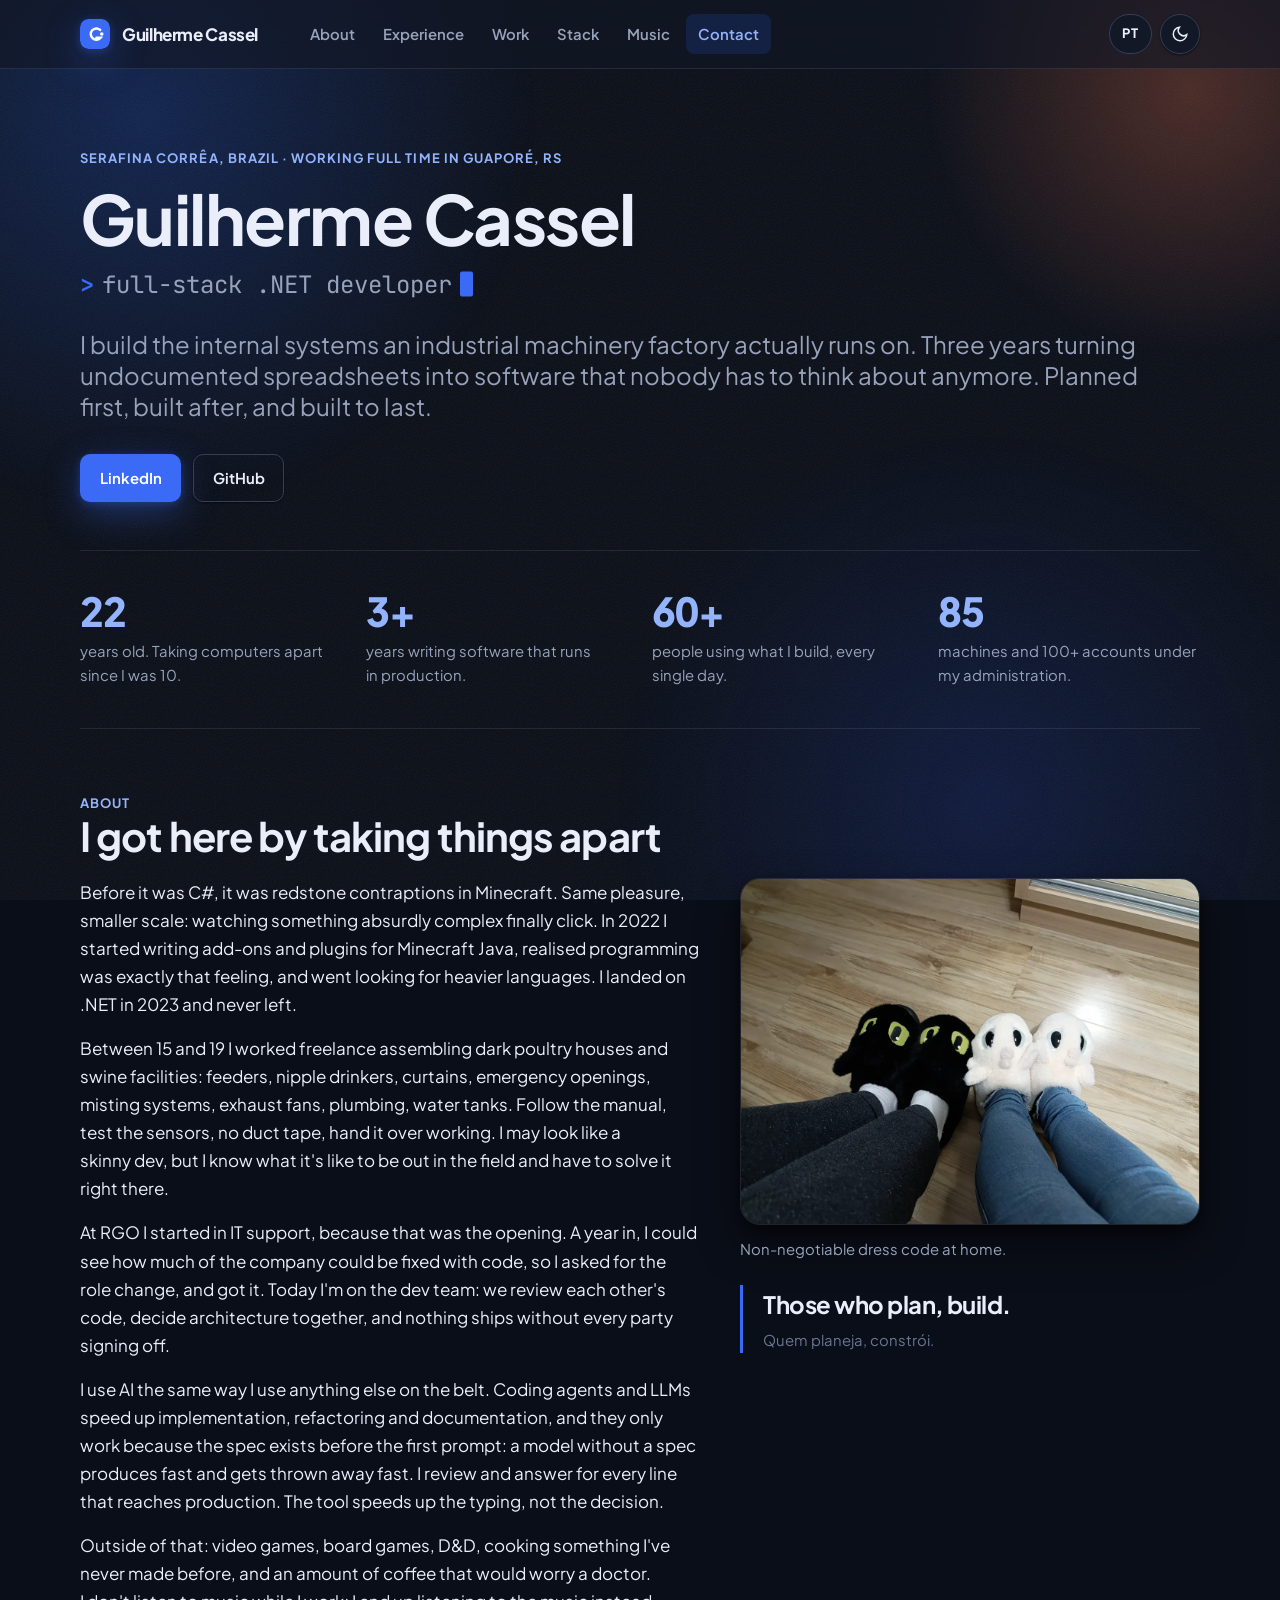
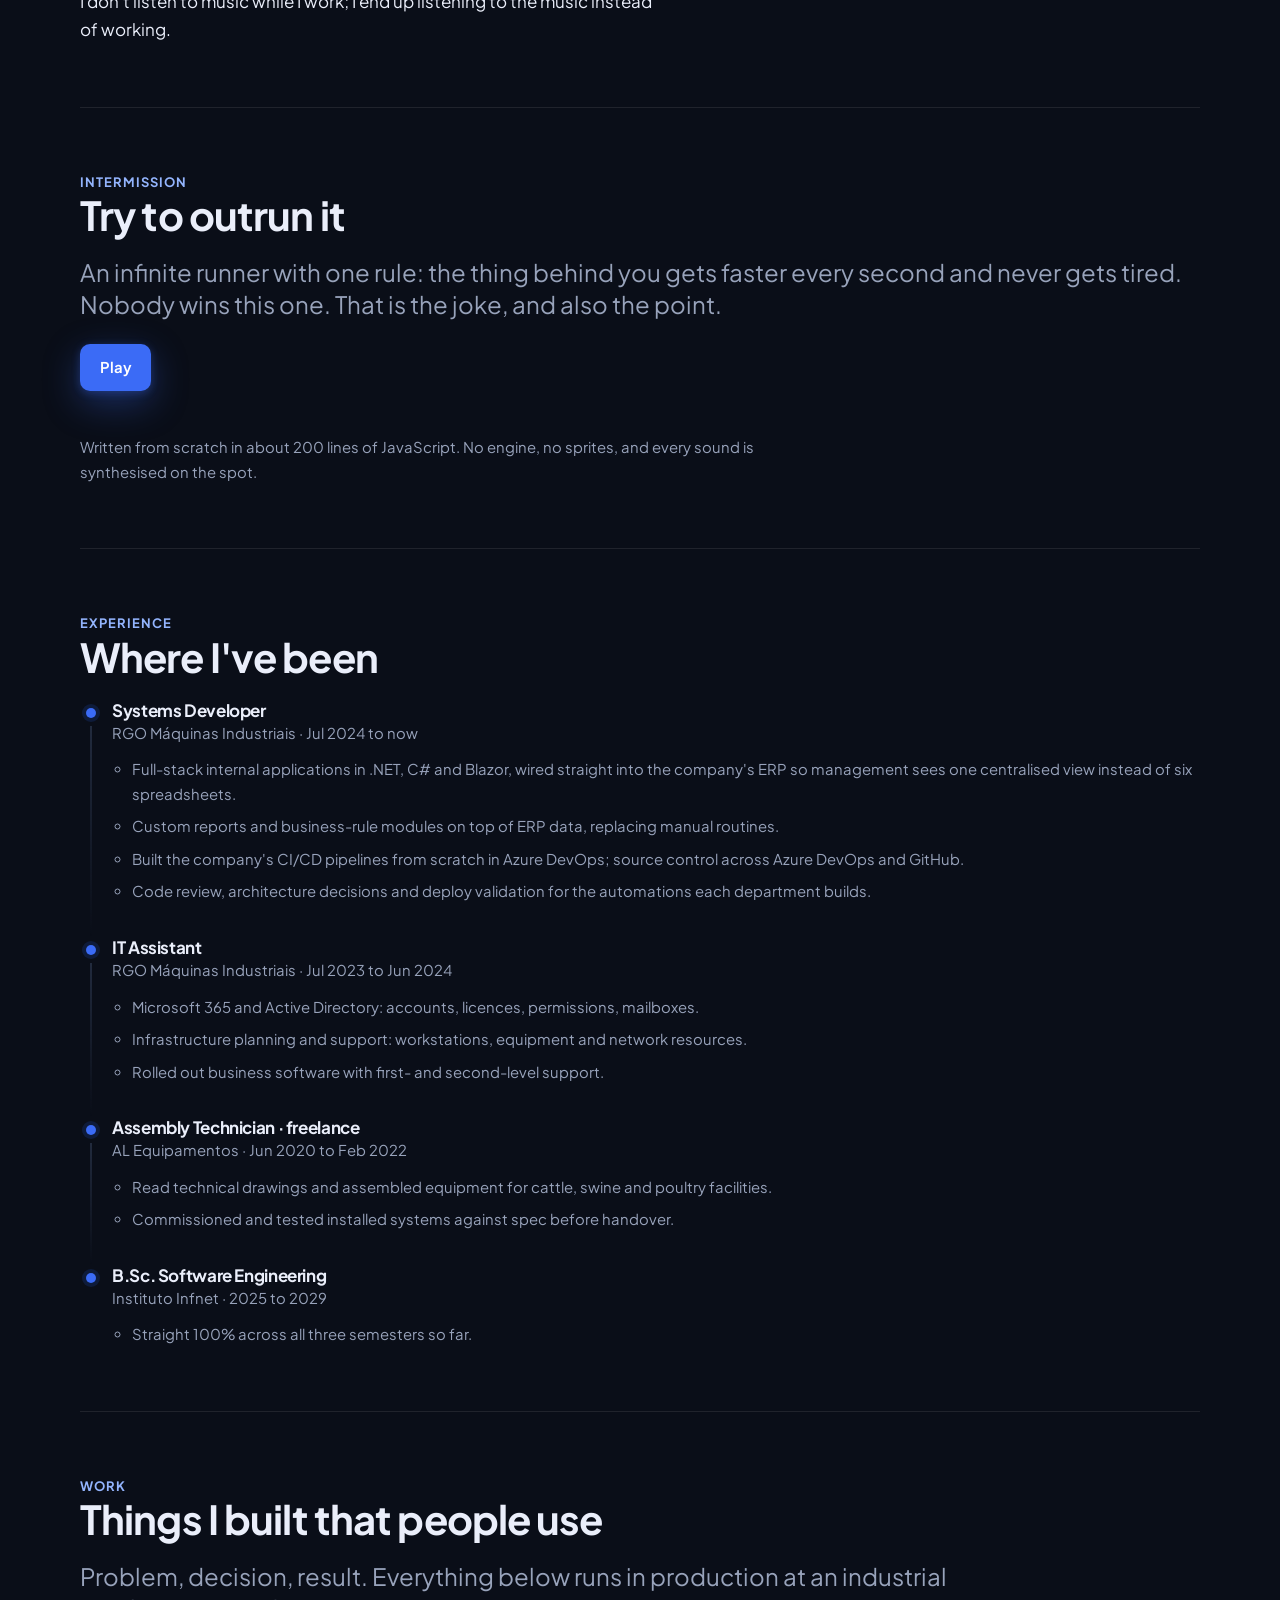
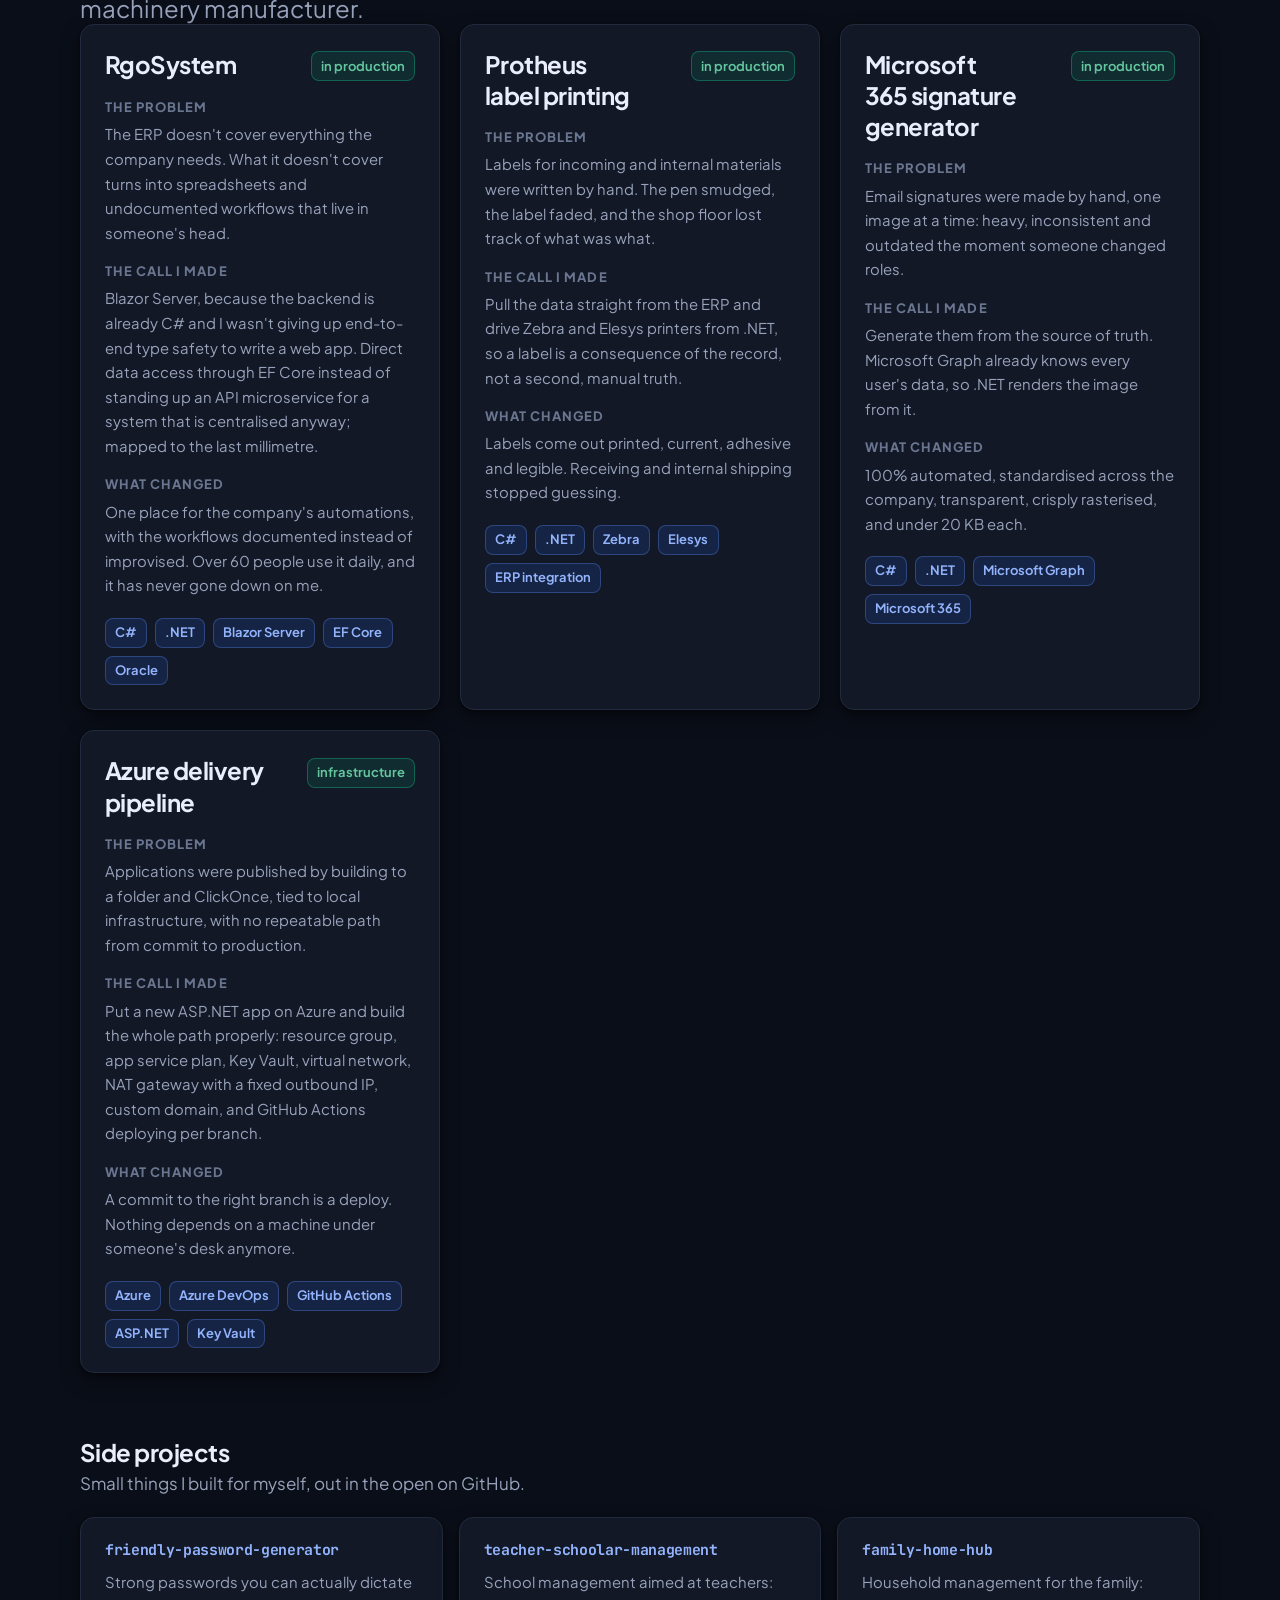
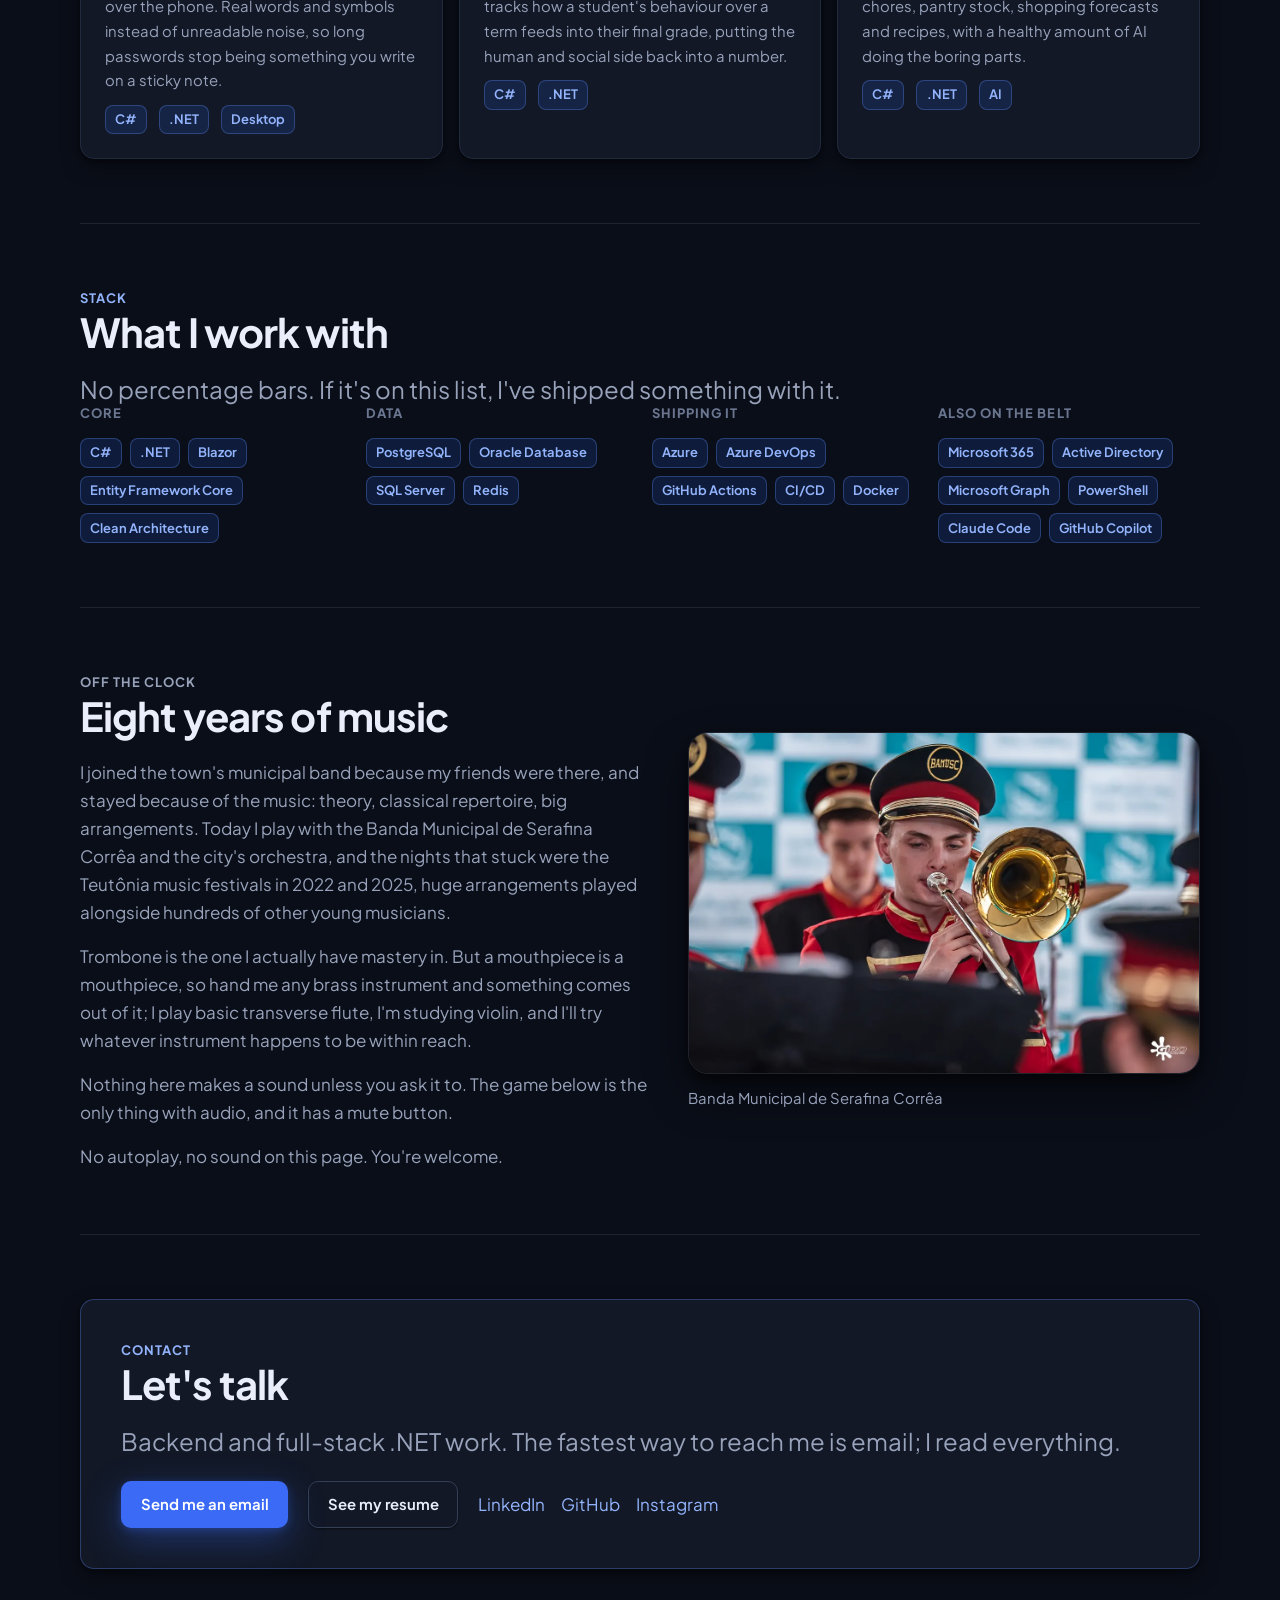
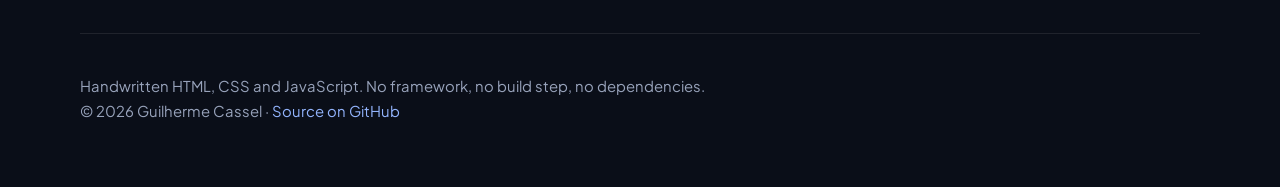
==== commit af7eaea3: "feat: curriculo hospedado no site, um por idioma Adiciona /curriculo/ (pt) e /cv/ (en) como paginas " ====
--- a/index.html
+++ b/index.html
@@ -256,6 +256,7 @@
       <p class="lead" data-t="contact.lead"></p>
       <div class="row contact__actions">
         <a class="btn btn--magnetic" data-email href="#"><span data-t="contact.emailLabel"></span></a>
+        <a class="btn btn--ghost" data-cv href="#"><span data-t="contact.cvLabel"></span></a>
         <span class="contact__links" data-contact-links></span>
       </div>
     </div>
--- a/assets/css/site.css
+++ b/assets/css/site.css
@@ -364,6 +364,25 @@
 @media (max-width: 760px) {
   .jogo__tela { aspect-ratio: 5 / 4; }
   .jogo__dica { font-size: 10px; }
+}
+
+/* ---------- A pista da página 404 ----------------------------
+   Sem moldura e sem fundo: o bicho corre direto sobre a página,
+   como no joguinho que aparece quando a internet cai.           */
+.corrida { margin-top: var(--s-10); max-width: 640px; }
+.corrida__desafio { font-weight: 650; color: var(--text); margin-bottom: var(--s-3); }
+.corrida canvas {
+  width: 100%;
+  aspect-ratio: 4 / 1;
+  display: block;
+  cursor: pointer;
+  touch-action: manipulation;
+}
+.corrida canvas:focus-visible { outline-offset: 4px; }
+.corrida__dica {
+  margin-top: var(--s-2);
+  font-family: var(--font-mono); font-size: var(--t-xs);
+  color: var(--text-subtle);
 }
 
 /* ---------- Linha do tempo ----------------------------------- */
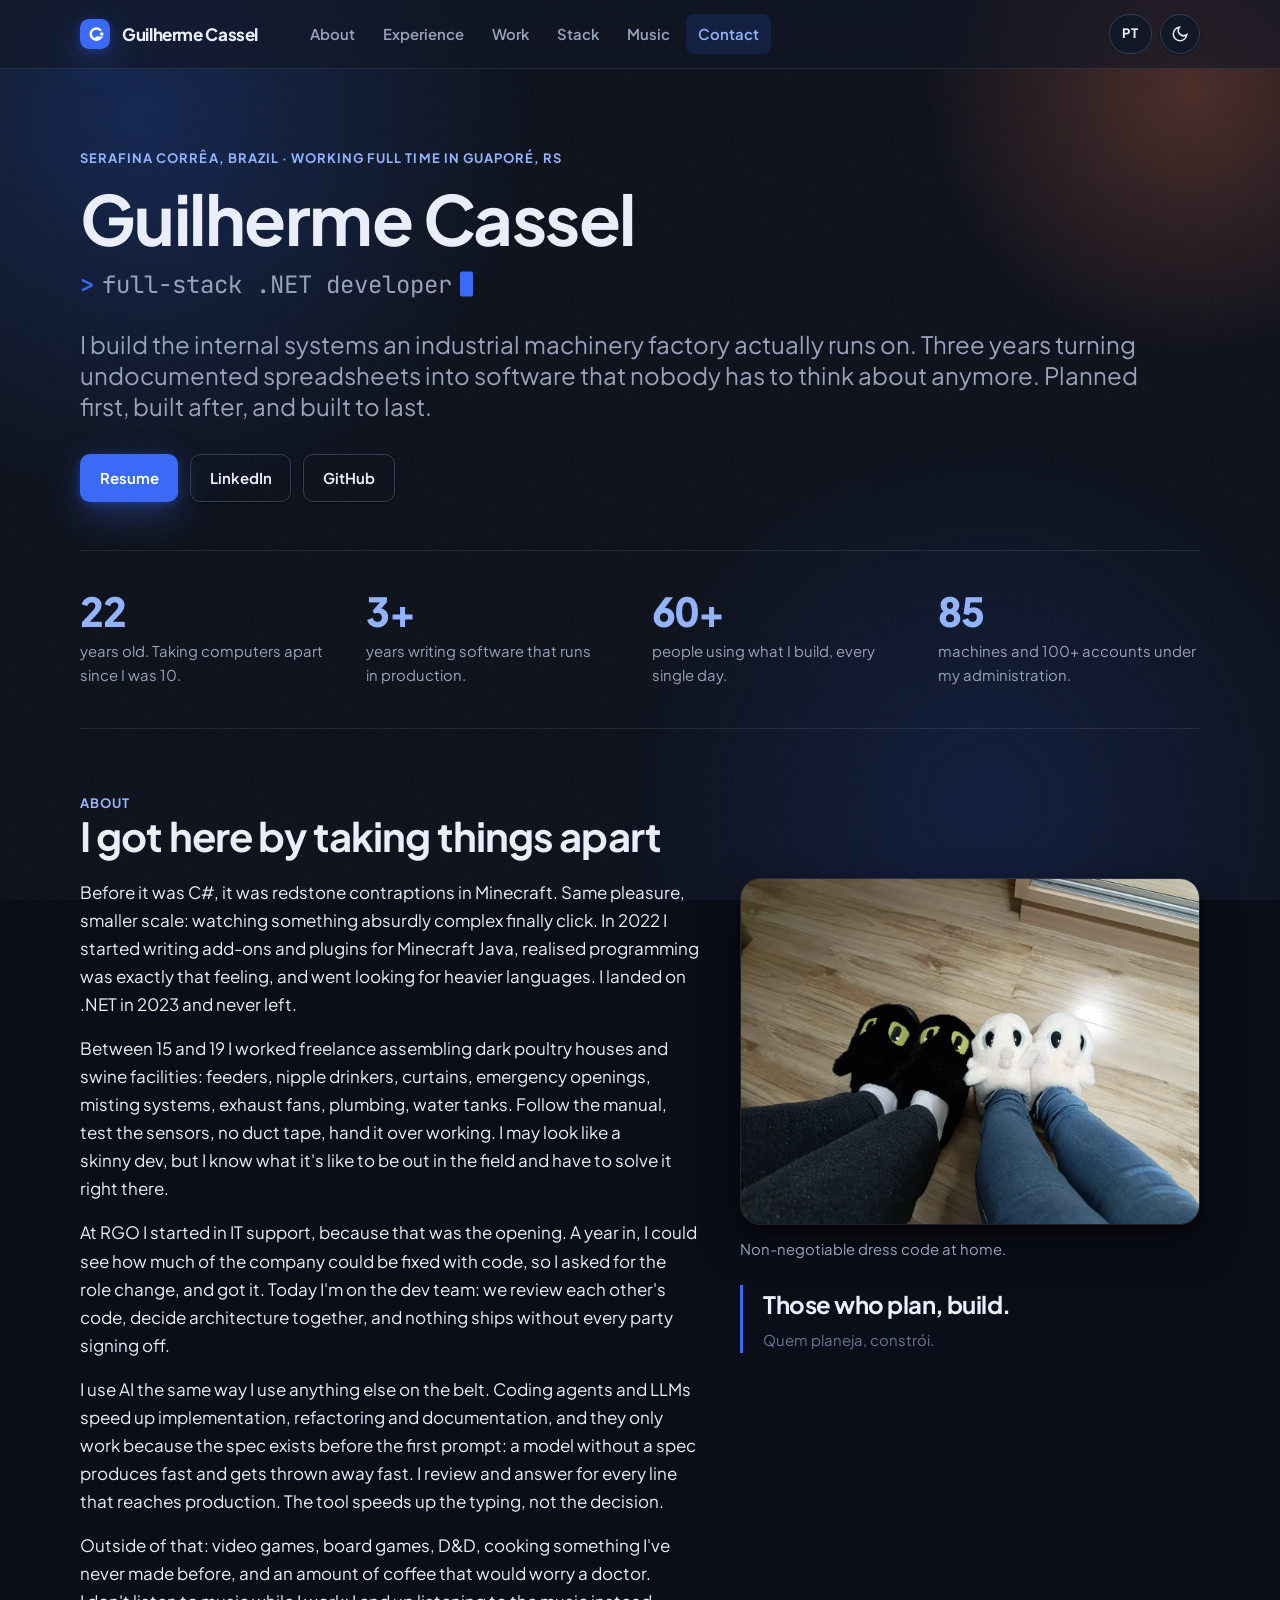
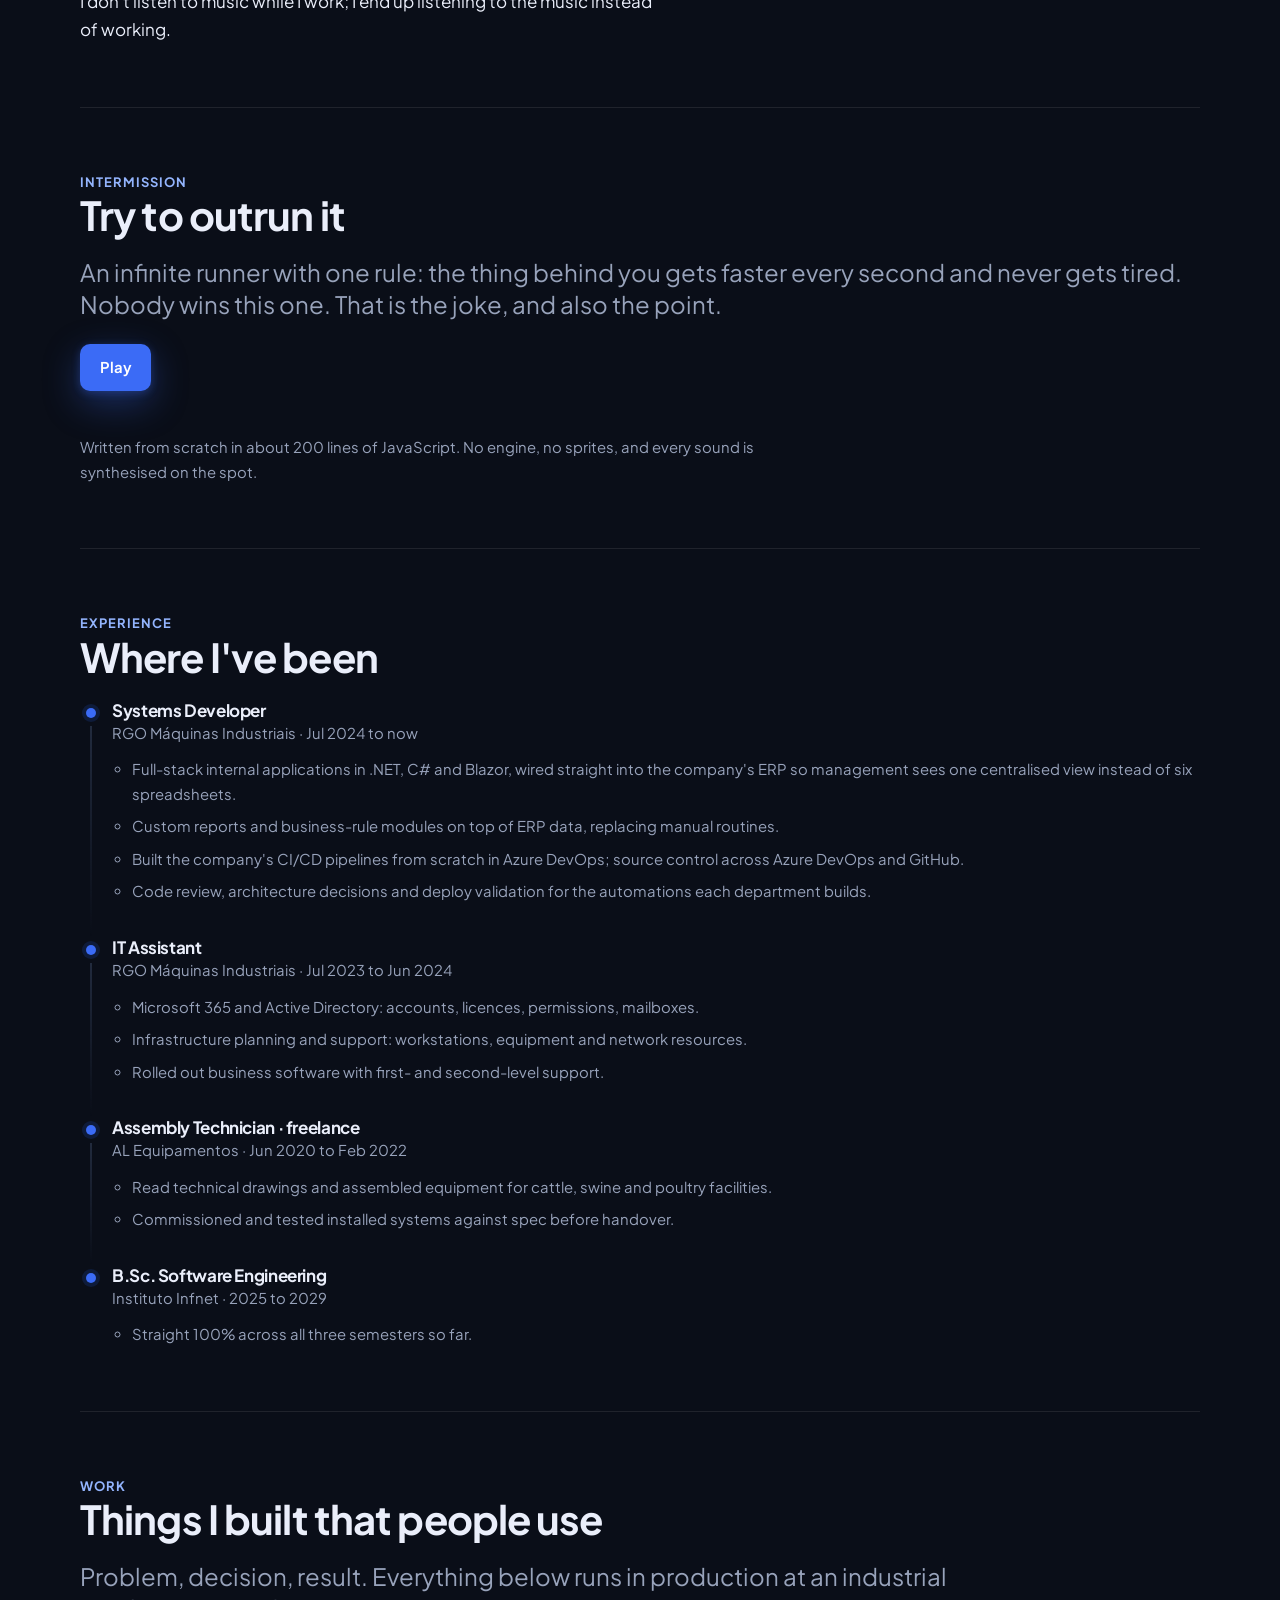
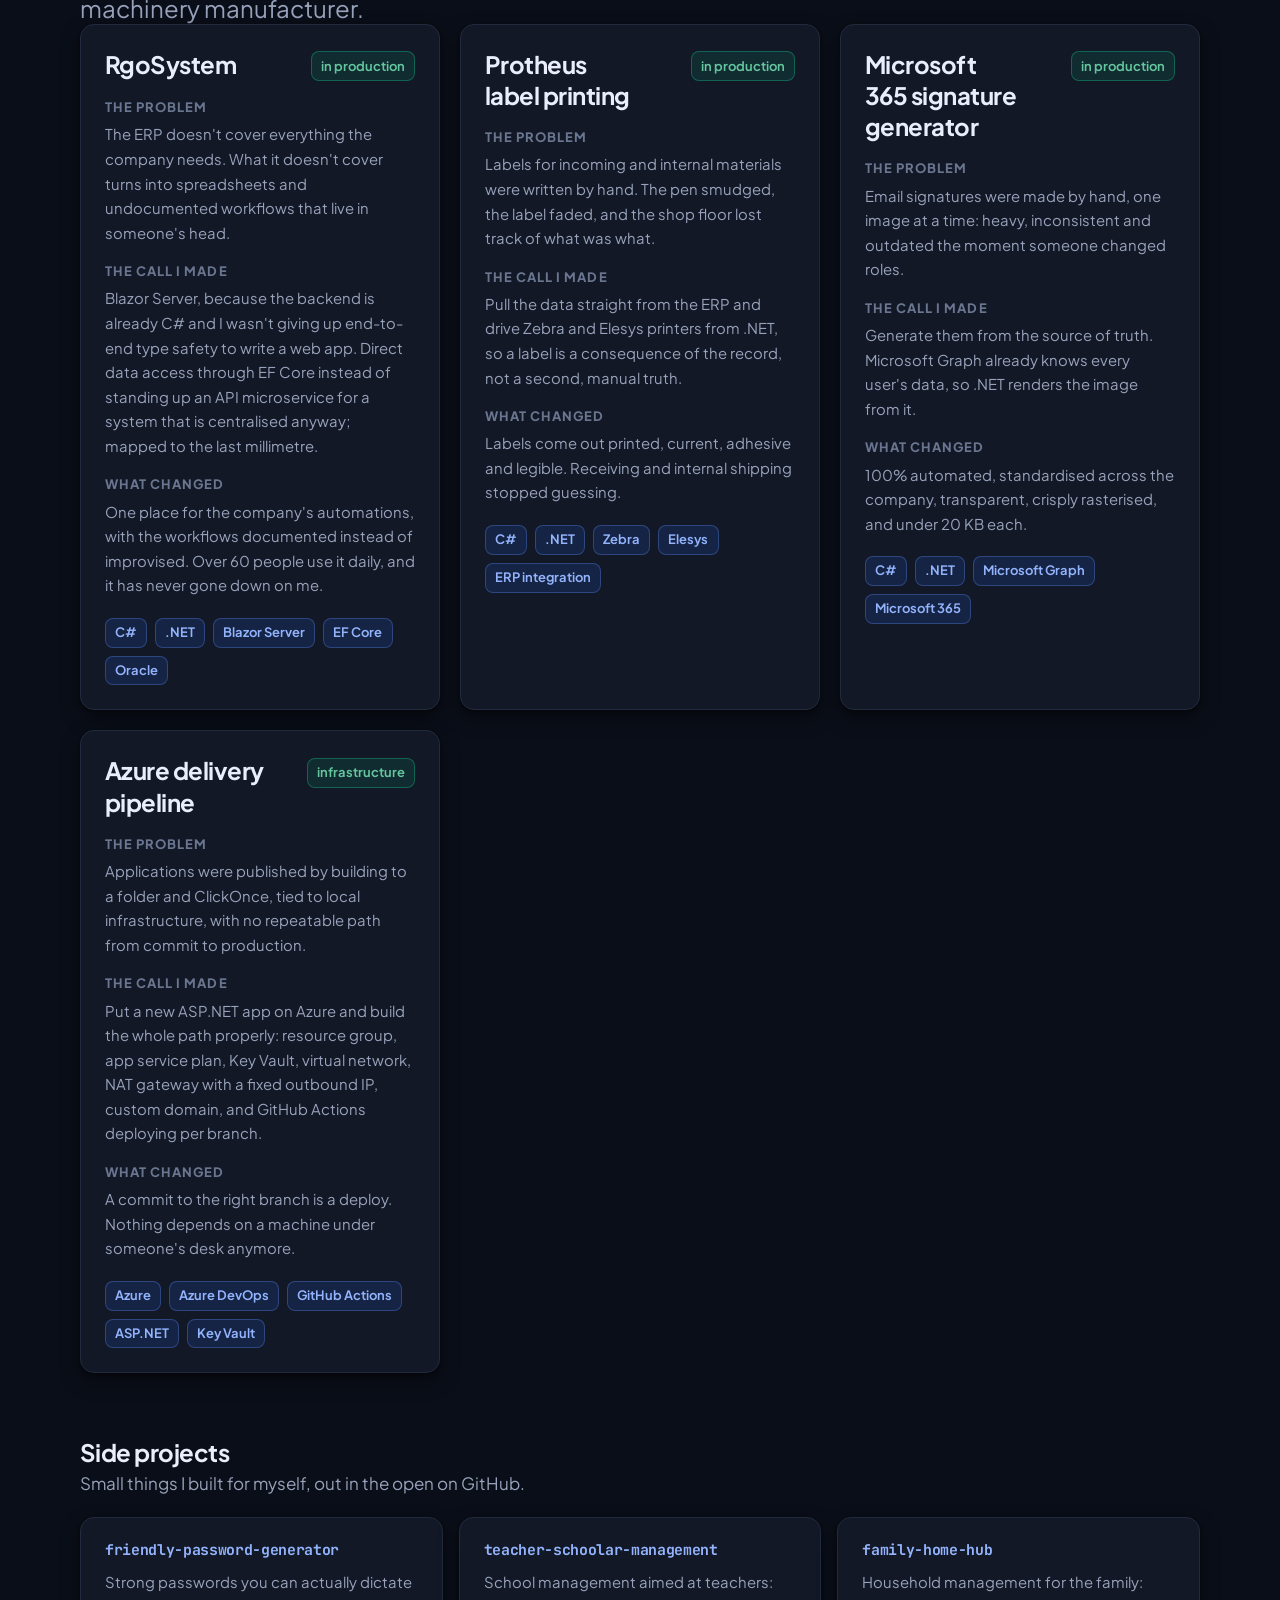
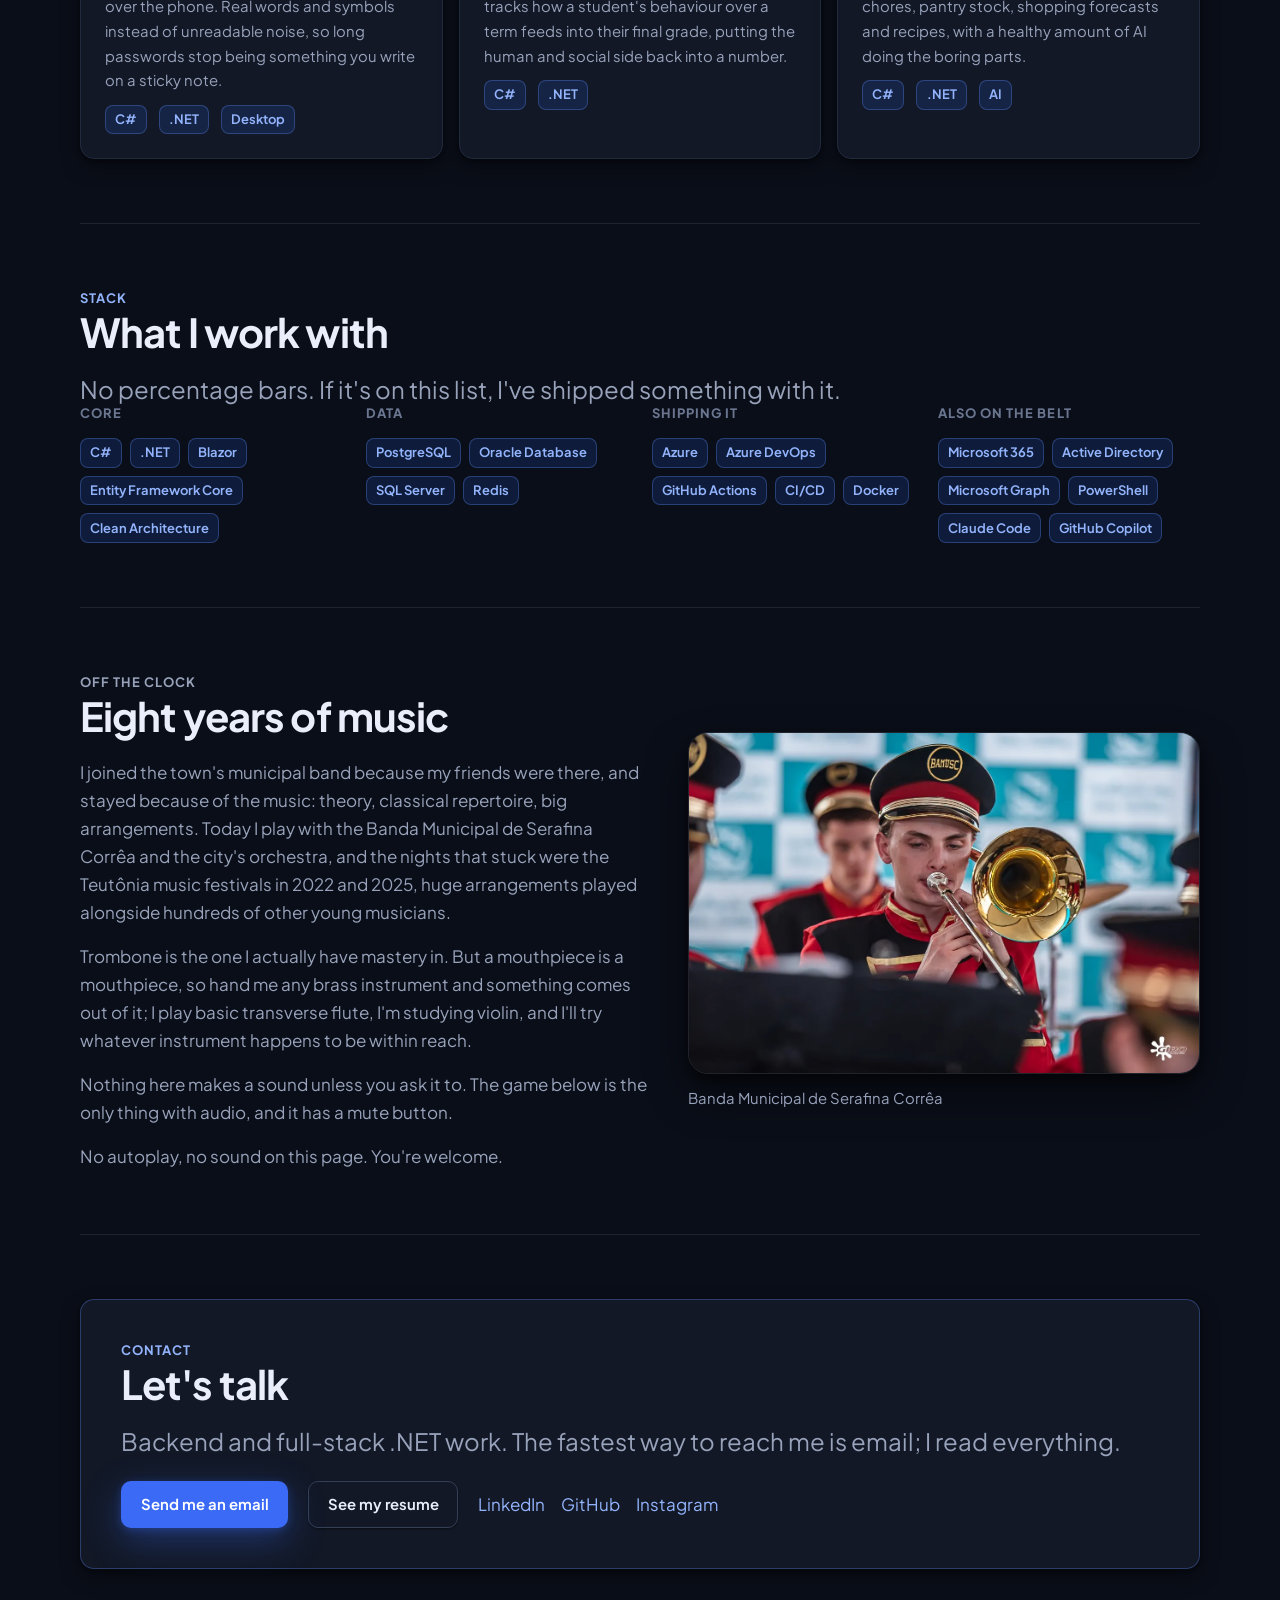
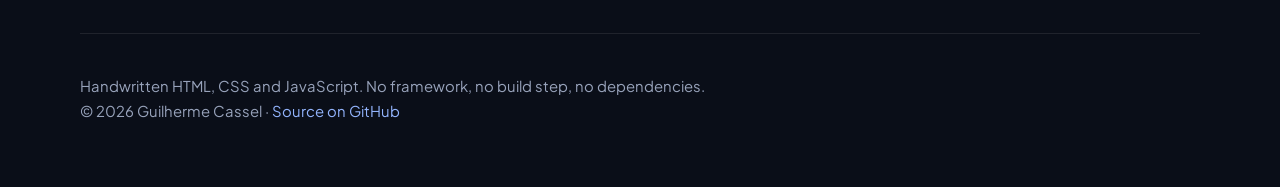
==== commit 727a725d: "feat: curriculo no hero e paginas legiveis no celular Move o curriculo para o CTA principal do hero," ====
--- a/index.html
+++ b/index.html
@@ -129,7 +129,10 @@
     <p class="lead hero__lead" data-t="hero.lead"></p>
 
     <div class="row hero__cta">
-      <a class="btn btn--magnetic" data-link="linkedin" href="#" target="_blank" rel="noopener">
+      <a class="btn btn--magnetic" data-cv href="#">
+        <span data-t="hero.ctaResume"></span>
+      </a>
+      <a class="btn btn--ghost btn--magnetic" data-link="linkedin" href="#" target="_blank" rel="noopener">
         <span data-t="hero.ctaPrimary"></span>
       </a>
       <a class="btn btn--ghost btn--magnetic" data-link="github" href="#" target="_blank" rel="noopener">
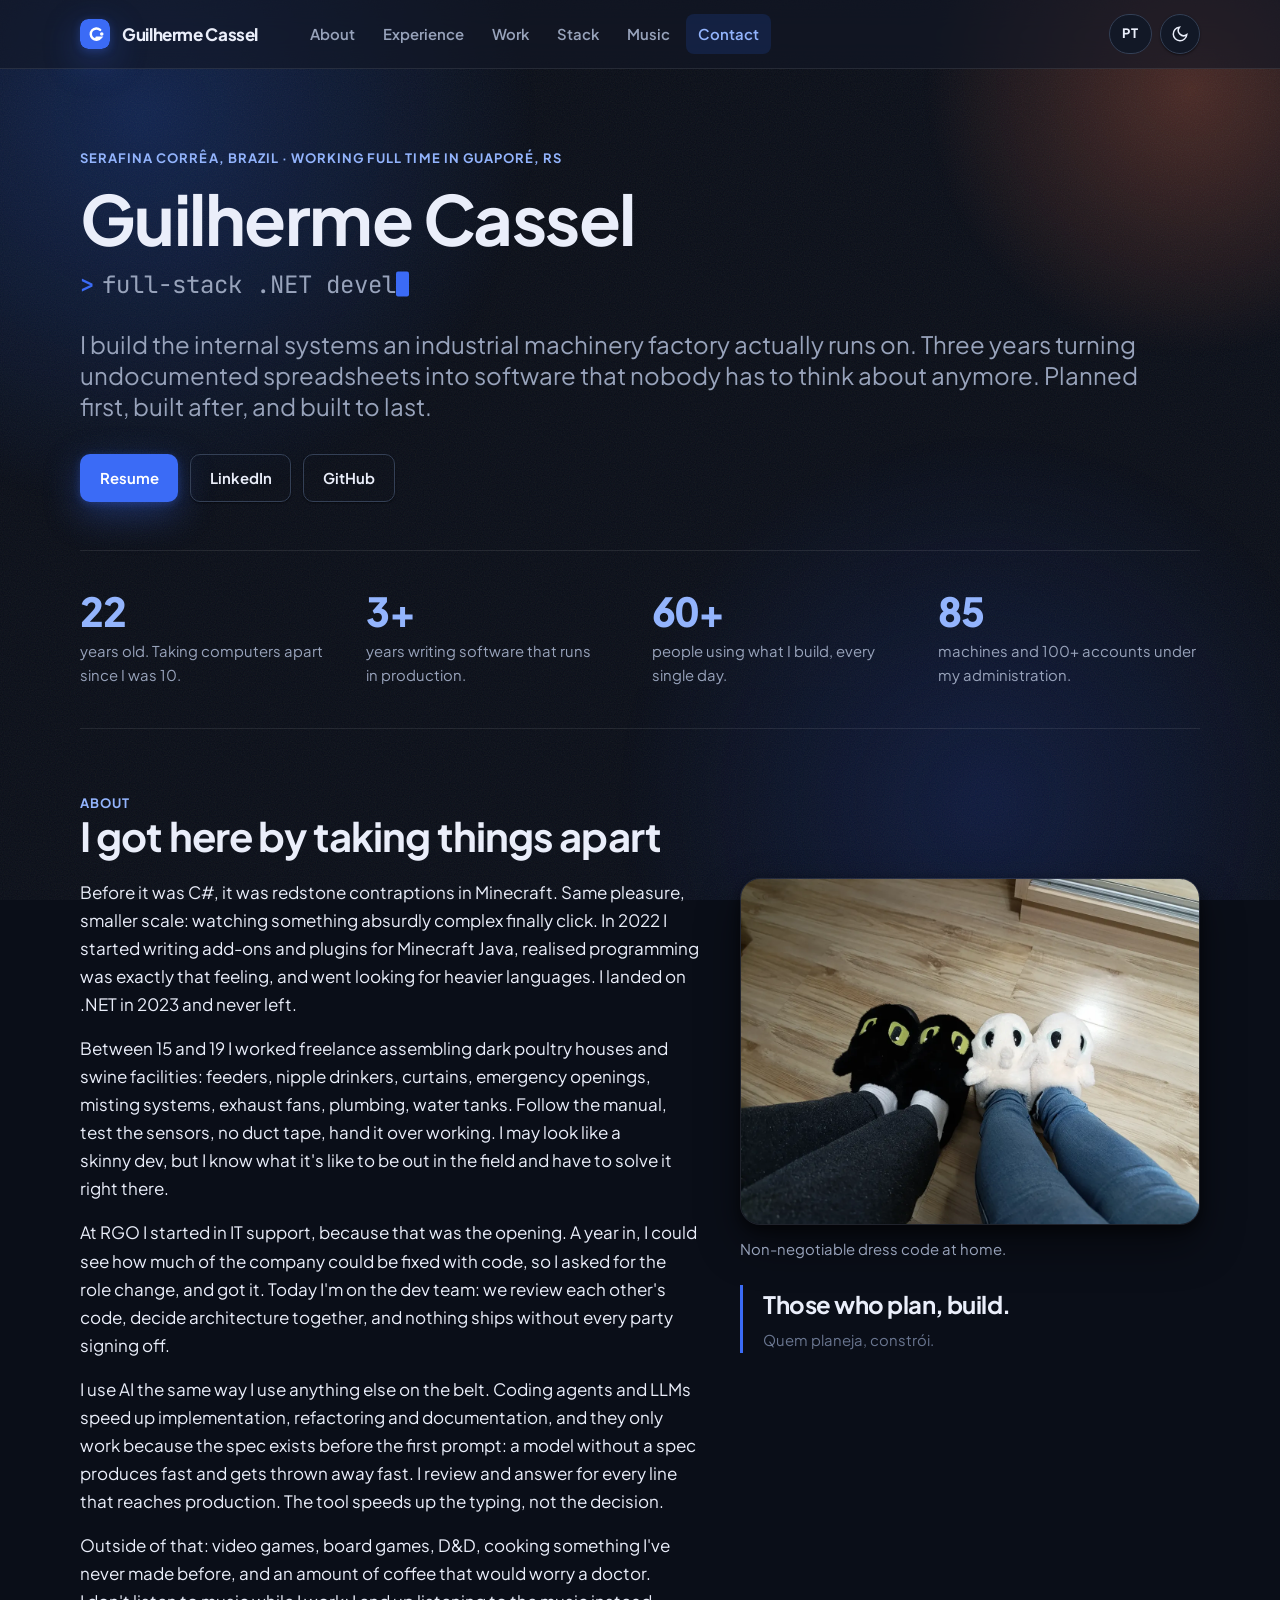
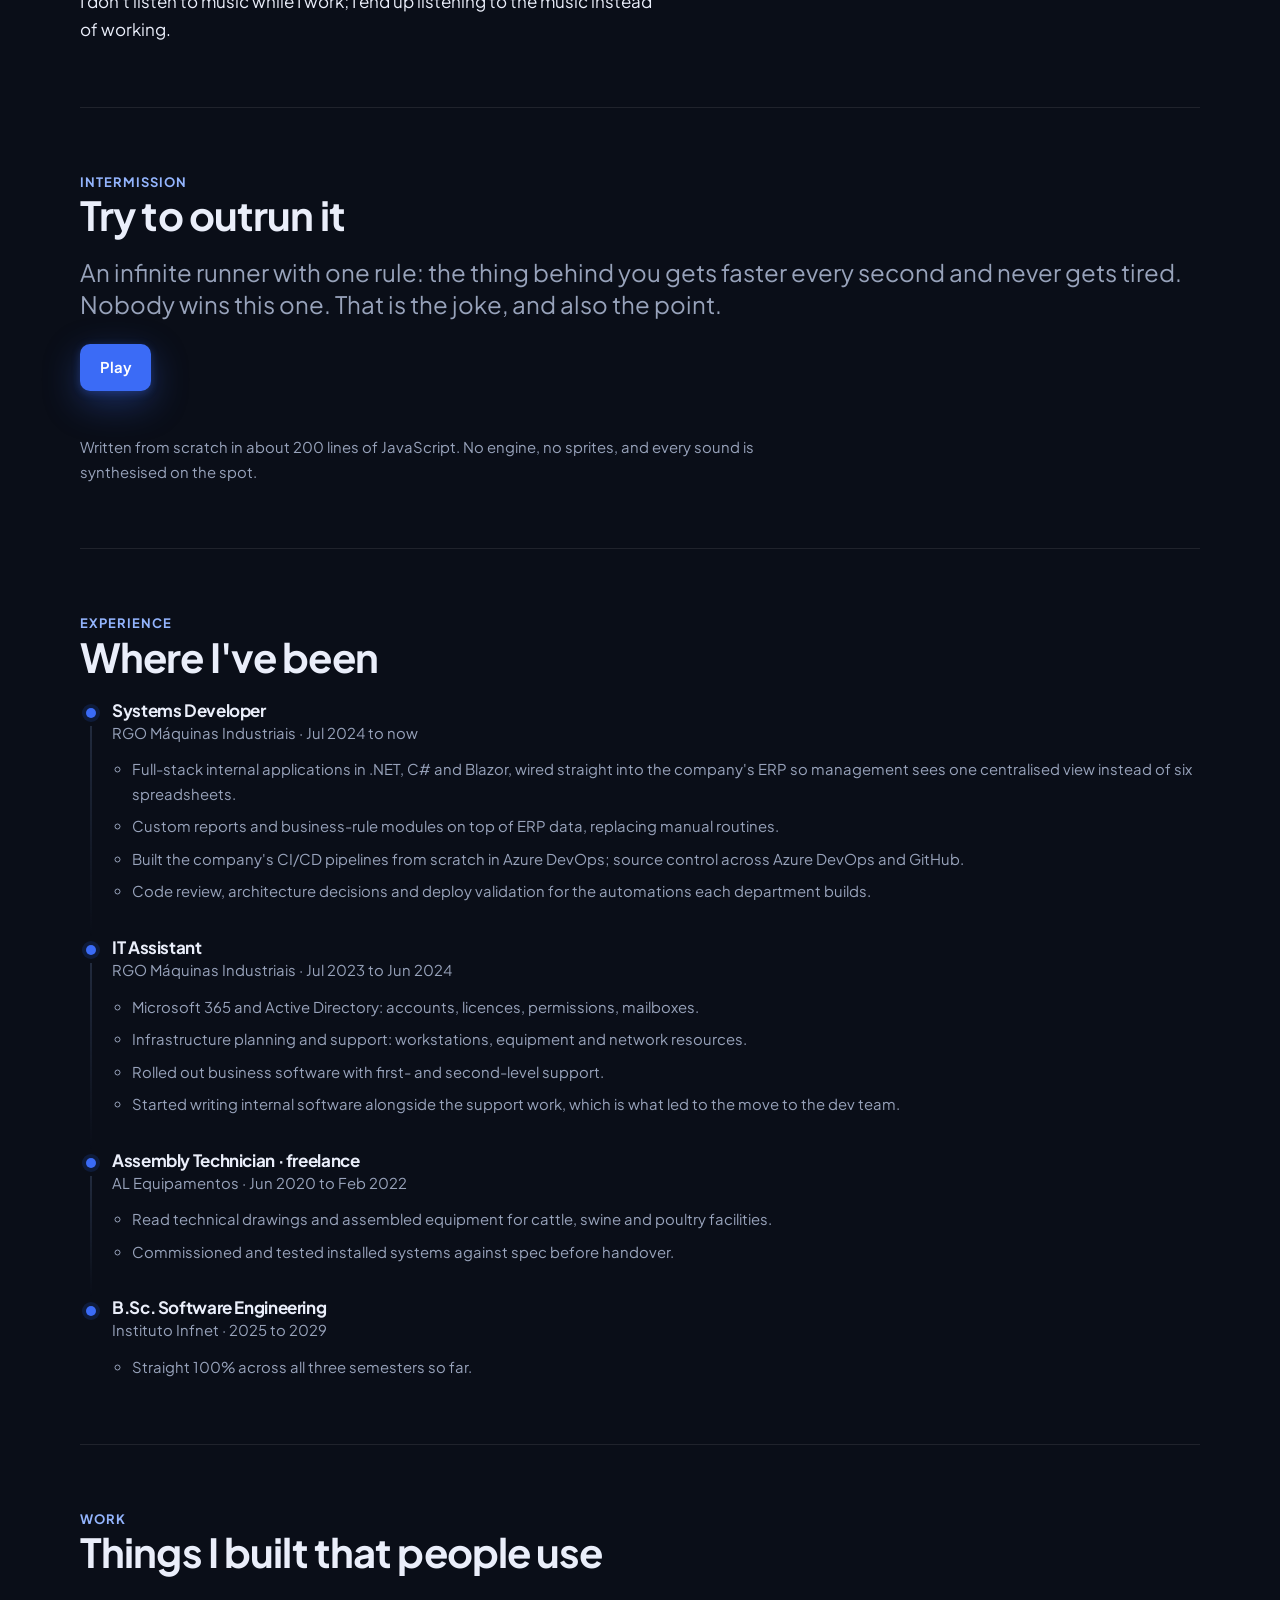
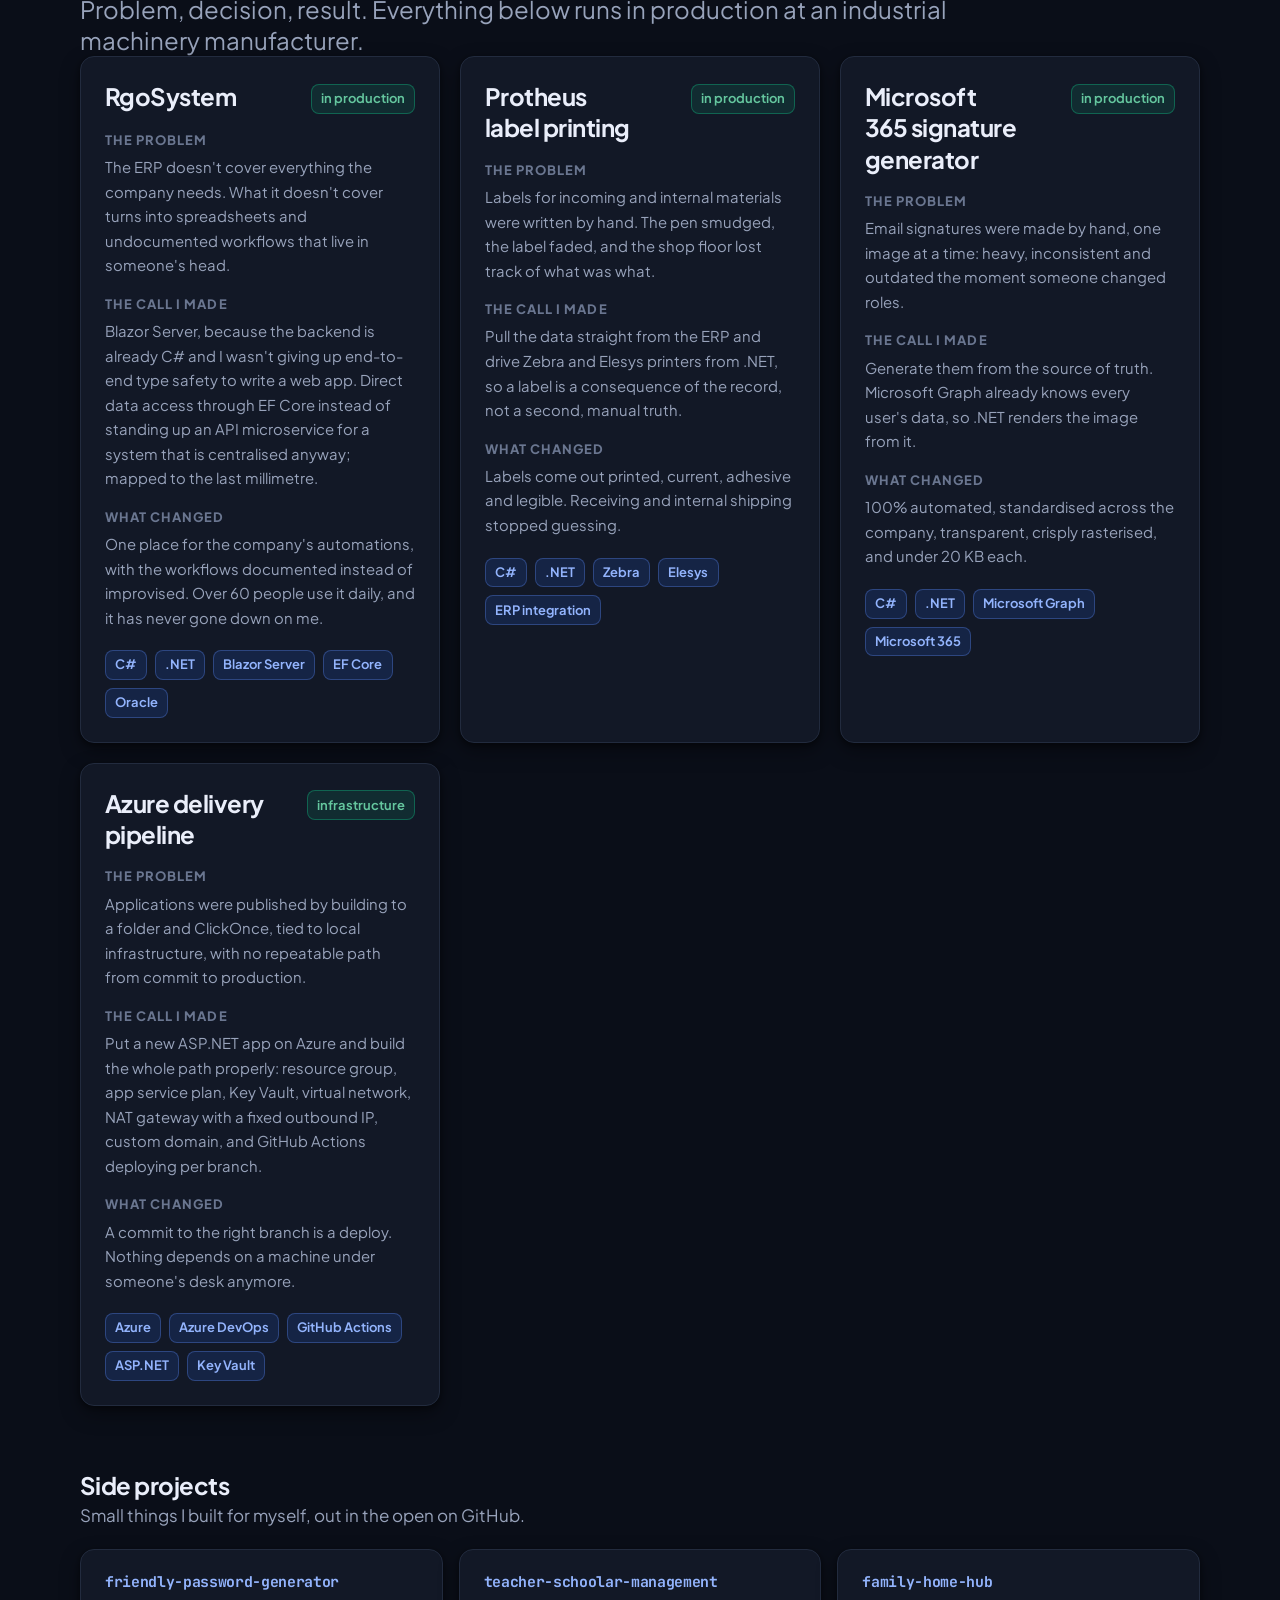
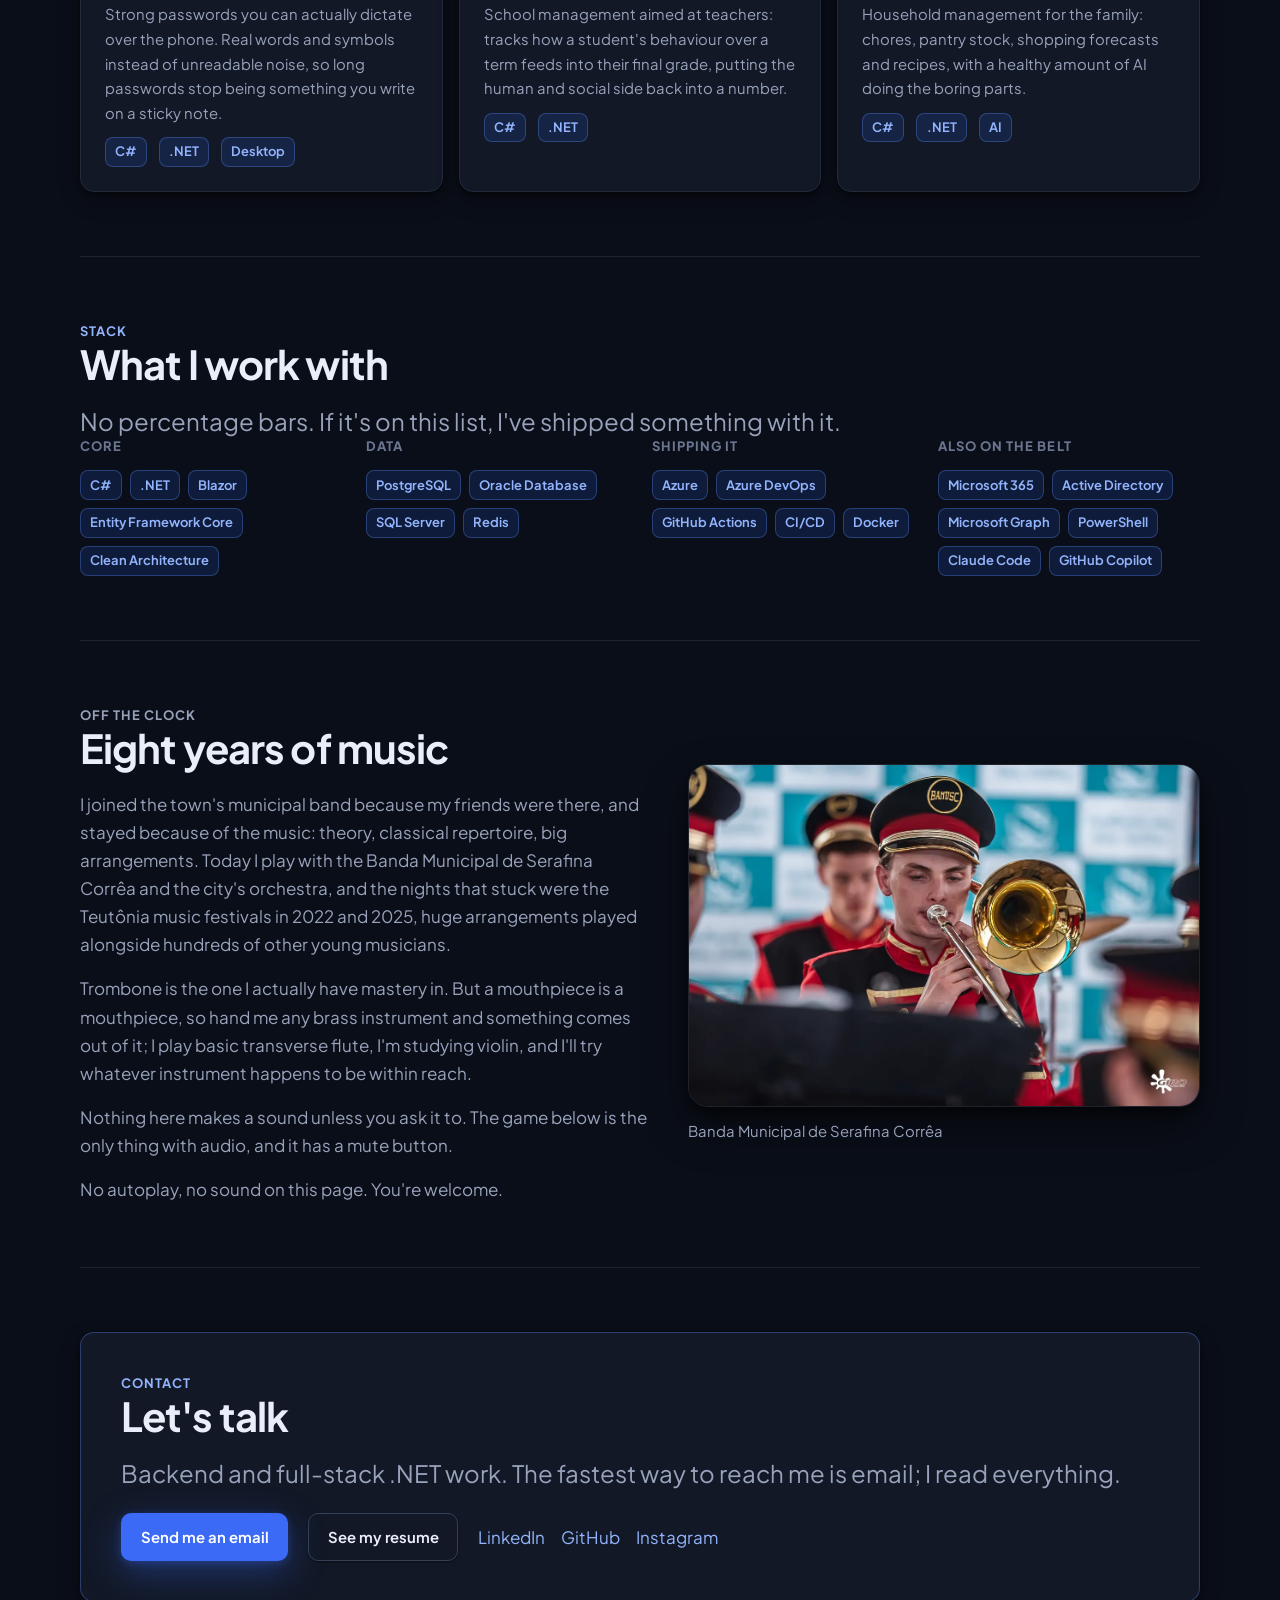
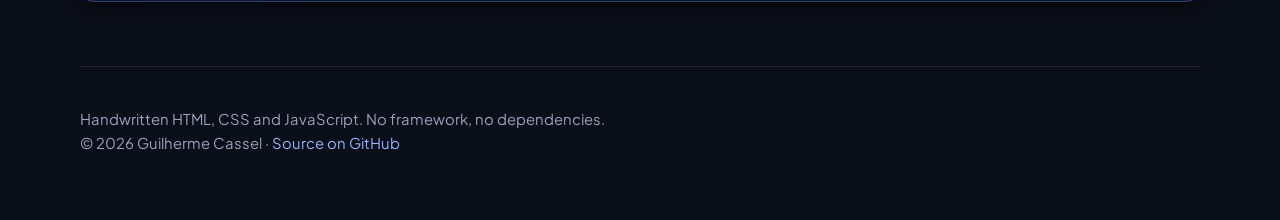
==== commit 58ad7263: "feat: texto gravado no HTML e portugues em /pt/ O conteudo dos JSON passa a ser gravado no HTML por " ====
--- a/index.html
+++ b/index.html
@@ -1,34 +1,37 @@
 <!doctype html>
-<html lang="en">
+<!-- GERADO por build.mjs a partir de src/index.html e content/en.json. Não edite este arquivo: edite a origem e rode "node build.mjs". -->
+<html lang="en" data-lang="en">
 <head>
 <meta charset="utf-8">
 <meta name="viewport" content="width=device-width, initial-scale=1">
 <title>Guilherme Cassel · .NET Developer</title>
-<meta name="description" content="Full-stack .NET developer. I build the internal systems an industrial machinery factory runs on: C#, Blazor, Entity Framework and a CI/CD pipeline built from scratch.">
+<meta name="description" content="Full-stack .NET developer. I build the internal systems an industrial machinery factory runs on: C#, Blazor, Entity Framework and a CI/CD pipeline I built from scratch.">
 <link rel="canonical" href="https://guilhermecassel.com/">
+<link rel="alternate" hreflang="en" href="https://guilhermecassel.com/">
+<link rel="alternate" hreflang="pt-BR" href="https://guilhermecassel.com/pt/">
+<link rel="alternate" hreflang="x-default" href="https://guilhermecassel.com/">
 <meta name="theme-color" content="#0a0e18">
 
 <meta property="og:type" content="website">
 <meta property="og:url" content="https://guilhermecassel.com/">
+<meta property="og:locale" content="en_US">
 <meta property="og:title" content="Guilherme Cassel · .NET Developer">
-<meta property="og:description" content="I build the internal systems an industrial machinery factory runs on: C#, Blazor, Entity Framework and a CI/CD pipeline built from scratch.">
+<meta property="og:description" content="Full-stack .NET developer. I build the internal systems an industrial machinery factory runs on: C#, Blazor, Entity Framework and a CI/CD pipeline I built from scratch.">
 <meta property="og:image" content="https://guilhermecassel.com/assets/img/og.png">
 <meta name="twitter:card" content="summary_large_image">
 
-<link rel="icon" href="assets/img/favicon.svg" type="image/svg+xml">
+<link rel="icon" href="/assets/img/favicon.svg" type="image/svg+xml">
 <link rel="preconnect" href="https://fonts.googleapis.com">
 <link rel="preconnect" href="https://fonts.gstatic.com" crossorigin>
 <link href="https://fonts.googleapis.com/css2?family=Plus+Jakarta+Sans:wght@400;500;600;700;800&family=JetBrains+Mono:wght@400;600&display=swap" rel="stylesheet">
-<link rel="stylesheet" href="assets/css/tokens.css">
-<link rel="stylesheet" href="assets/css/system.css">
-<link rel="stylesheet" href="assets/css/site.css">
+<link rel="stylesheet" href="/assets/css/tokens.css">
+<link rel="stylesheet" href="/assets/css/system.css">
+<link rel="stylesheet" href="/assets/css/site.css">
 
 <script>
   (() => {
     const t = localStorage.getItem('tema');
     if (t === 'light' || t === 'dark') document.documentElement.dataset.theme = t;
-    const l = localStorage.getItem('idioma');
-    if (l === 'pt' || l === 'en') document.documentElement.dataset.lang = l;
     document.documentElement.classList.add('js');
   })();
 </script>
@@ -40,9 +43,11 @@
   "name": "Guilherme Cassel",
   "jobTitle": ".NET Developer",
   "url": "https://guilhermecassel.com",
+  "image": "https://guilhermecassel.com/assets/img/trombone.jpg",
   "sameAs": [
     "https://linkedin.com/in/guilhermecassel",
-    "https://github.com/Guilherme-Cassel"
+    "https://github.com/Guilherme-Cassel",
+    "https://www.instagram.com/guilherme.cassel2004"
   ],
   "knowsAbout": ["C#", ".NET", "Blazor", "Entity Framework Core", "Azure DevOps", "CI/CD"],
   "address": { "@type": "PostalAddress", "addressRegion": "RS", "addressCountry": "BR" }
@@ -80,15 +85,15 @@
       <a href="#experience" data-t="nav.experience">Experience</a>
       <a href="#work"       data-t="nav.work">Work</a>
       <a href="#stack"      data-t="nav.stack">Stack</a>
-      <a href="#music"      data-t="nav.music">Trombone</a>
+      <a href="#music"      data-t="nav.music">Music</a>
       <a href="#contact"    data-t="nav.contact">Contact</a>
     </nav>
 
     <div class="topbar__actions">
-      <button class="chip-btn" data-lang-toggle type="button" data-label="ui.langToggle">
+      <a class="chip-btn" data-lang-toggle href="/pt/" hreflang="pt-BR" data-label="ui.langToggle" aria-label="Ler em português">
         <span data-t="ui.langShort">PT</span>
-      </button>
-      <button class="theme-toggle" data-theme-toggle type="button" data-label="ui.themeToggle">
+      </a>
+      <button class="theme-toggle" data-theme-toggle type="button" data-label="ui.themeToggle" aria-label="Switch between light and dark">
         <svg class="icon-sun" viewBox="0 0 24 24" fill="none" stroke="currentColor" stroke-width="2" stroke-linecap="round">
           <circle cx="12" cy="12" r="4"/><path d="M12 2v2M12 20v2M2 12h2M20 12h2M4.9 4.9l1.4 1.4M17.7 17.7l1.4 1.4M19.1 4.9l-1.4 1.4M6.3 17.7l-1.4 1.4"/>
         </svg>
@@ -96,7 +101,7 @@
           <path d="M21 12.8A9 9 0 1 1 11.2 3a7 7 0 0 0 9.8 9.8Z"/>
         </svg>
       </button>
-      <button class="chip-btn nav-toggle" data-nav-toggle type="button" data-label="ui.menu" aria-expanded="false" aria-controls="mobile-nav">
+      <button class="chip-btn nav-toggle" data-nav-toggle type="button" data-label="ui.menu" aria-label="Menu" aria-expanded="false" aria-controls="mobile-nav">
         <svg viewBox="0 0 24 24" fill="none" stroke="currentColor" stroke-width="2" stroke-linecap="round">
           <path d="M4 7h16M4 12h16M4 17h16"/>
         </svg>
@@ -111,7 +116,7 @@
   <span id="top"></span>
 
   <section class="hero page">
-    <p class="eyebrow" data-t="hero.kicker"></p>
+    <p class="eyebrow" data-t="hero.kicker">Serafina Corrêa, Brazil · working full time in Guaporé, RS</p>
 
     <div class="hero__palco" data-palco>
       <div class="hero__trilho" data-trilho>
@@ -123,70 +128,70 @@
 
     <p class="hero__role" aria-hidden="true">
       <span class="hero__role-prefix">&gt;</span>
-      <span data-typewriter></span><span class="caret" aria-hidden="true"></span>
+      <span class="hero__role-texto"><span data-typewriter>full-stack .NET developer</span><span class="caret" aria-hidden="true"></span></span>
     </p>
 
-    <p class="lead hero__lead" data-t="hero.lead"></p>
+    <p class="lead hero__lead" data-t="hero.lead">I build the internal systems an industrial machinery factory actually runs on. Three years turning undocumented spreadsheets into software that nobody has to think about anymore. Planned first, built after, and built to last.</p>
 
     <div class="row hero__cta">
-      <a class="btn btn--magnetic" data-cv href="#">
-        <span data-t="hero.ctaResume"></span>
-      </a>
-      <a class="btn btn--ghost btn--magnetic" data-link="linkedin" href="#" target="_blank" rel="noopener">
-        <span data-t="hero.ctaPrimary"></span>
-      </a>
-      <a class="btn btn--ghost btn--magnetic" data-link="github" href="#" target="_blank" rel="noopener">
-        <span data-t="hero.ctaSecondary"></span>
+      <a class="btn btn--magnetic" data-cv href="/resume/">
+        <span data-t="hero.ctaResume">Resume</span>
+      </a>
+      <a class="btn btn--ghost btn--magnetic" data-link="linkedin" href="https://linkedin.com/in/guilhermecassel" target="_blank" rel="noopener">
+        <span data-t="hero.ctaPrimary">LinkedIn</span>
+      </a>
+      <a class="btn btn--ghost btn--magnetic" data-link="github" href="https://github.com/Guilherme-Cassel" target="_blank" rel="noopener">
+        <span data-t="hero.ctaSecondary">GitHub</span>
       </a>
     </div>
   </section>
 
   <section class="page stats-section" aria-label="Numbers">
-    <div class="stats" data-stats></div>
+    <div class="stats" data-stats><div class="stat"><p class="stat__value"><span data-count="22">22</span></p><p class="stat__label">years old. Taking computers apart since I was 10.</p></div><div class="stat"><p class="stat__value"><span data-count="3">3</span>+</p><p class="stat__label">years writing software that runs in production.</p></div><div class="stat"><p class="stat__value"><span data-count="60">60</span>+</p><p class="stat__label">people using what I build, every single day.</p></div><div class="stat"><p class="stat__value"><span data-count="85">85</span></p><p class="stat__label">machines and 100+ accounts under my administration.</p></div></div>
   </section>
 
   <section class="page" id="about">
-    <p class="eyebrow" data-t="about.eyebrow"></p>
-    <h2 data-t="about.title"></h2>
+    <p class="eyebrow" data-t="about.eyebrow">About</p>
+    <h2 data-t="about.title">I got here by taking things apart</h2>
     <div class="about">
-      <div class="about__text" data-about-text></div>
+      <div class="about__text" data-about-text><p>Before it was C#, it was redstone contraptions in Minecraft. Same pleasure, smaller scale: watching something absurdly complex finally click. In 2022 I started writing add-ons and plugins for Minecraft Java, realised programming was exactly that feeling, and went looking for heavier languages. I landed on .NET in 2023 and never left.</p><p>Between 15 and 19 I worked freelance assembling dark poultry houses and swine facilities: feeders, nipple drinkers, curtains, emergency openings, misting systems, exhaust fans, plumbing, water tanks. Follow the manual, test the sensors, no duct tape, hand it over working. I may look like a skinny dev, but I know what it's like to be out in the field and have to solve it right there.</p><p>At RGO I started in IT support, because that was the opening. A year in, I could see how much of the company could be fixed with code, so I asked for the role change, and got it. Today I'm on the dev team: we review each other's code, decide architecture together, and nothing ships without every party signing off.</p><p>I use AI the same way I use anything else on the belt. Coding agents and LLMs speed up implementation, refactoring and documentation, and they only work because the spec exists before the first prompt: a model without a spec produces fast and gets thrown away fast. I review and answer for every line that reaches production. The tool speeds up the typing, not the decision.</p><p>Outside of that: video games, board games, D&amp;D, cooking something I've never made before, and an amount of coffee that would worry a doctor. I don't listen to music while I work; I end up listening to the music instead of working.</p></div>
       <aside class="about__aside">
         <figure class="photo photo--soft">
           <picture>
-            <source srcset="assets/img/pantufas.webp" type="image/webp">
-            <img src="assets/img/pantufas.jpg" width="1200" height="904"
-                 loading="lazy" decoding="async" data-alt="personal.photoAlt" alt="">
+            <source srcset="/assets/img/pantufas.webp" type="image/webp">
+            <img src="/assets/img/pantufas.jpg" width="1200" height="904"
+                 loading="lazy" decoding="async" data-alt="personal.photoAlt" data-title="personal.photoTitle" alt="Two pairs of feet side by side in plush slippers, one black and one white, on a wooden floor." title="Minha princesa Estela">
           </picture>
-          <figcaption data-t="personal.photoCaption"></figcaption>
+          <figcaption data-t="personal.photoCaption">Non-negotiable dress code at home.</figcaption>
         </figure>
         <blockquote class="motto">
-          <p data-t="about.motto"></p>
-          <cite data-t="about.mottoOriginal"></cite>
+          <p data-t="about.motto">Those who plan, build.</p>
+          <cite data-t="about.mottoOriginal">Quem planeja, constrói.</cite>
         </blockquote>
       </aside>
     </div>
   </section>
 
   <section class="page" id="jogo">
-    <p class="eyebrow" data-t="game.eyebrow"></p>
-    <h2 data-t="game.title"></h2>
-    <p class="lead" data-t="game.lead"></p>
+    <p class="eyebrow" data-t="game.eyebrow">Intermission</p>
+    <h2 data-t="game.title">Try to outrun it</h2>
+    <p class="lead" data-t="game.lead">An infinite runner with one rule: the thing behind you gets faster every second and never gets tired. Nobody wins this one. That is the joke, and also the point.</p>
 
     <p class="jogo__acao">
       <button class="btn btn--magnetic" type="button" data-jogo-abrir>
-        <span data-t="game.play"></span>
+        <span data-t="game.play">Play</span>
       </button>
     </p>
 
     <div class="jogo__palco" data-jogo-palco>
       <div class="jogo__tela">
-        <canvas data-jogo-canvas tabindex="0" role="img" data-label="game.title"></canvas>
+        <canvas data-jogo-canvas tabindex="0" role="img" data-label="game.title" aria-label="Try to outrun it"></canvas>
 
         <div class="jogo__hud">
-          <span><span data-t="game.score"></span> <b data-jogo-pontos>0</b></span>
-          <span><span data-t="game.best"></span> <b data-jogo-recorde>0</b></span>
+          <span><span data-t="game.score">Score</span> <b data-jogo-pontos>0</b></span>
+          <span><span data-t="game.best">Best</span> <b data-jogo-recorde>0</b></span>
           <button class="jogo__som" type="button" data-jogo-som
-                  data-label="game.soundToggle" aria-pressed="true">
+                  data-label="game.soundToggle" aria-label="Sound on or off" aria-pressed="true">
             <svg viewBox="0 0 24 24" fill="none" stroke="currentColor" stroke-width="2" stroke-linecap="round" stroke-linejoin="round">
               <path d="M11 5 6 9H3v6h3l5 4z"/>
               <path class="jogo__som-ondas" d="M15.5 8.5a5 5 0 0 1 0 7M18.5 5.5a9 9 0 0 1 0 13"/>
@@ -195,95 +200,86 @@
           </button>
         </div>
 
-        <p class="jogo__dica" data-t="game.hint"></p>
+        <p class="jogo__dica" data-t="game.hint">Space, click or tap to flap</p>
 
         <div class="jogo__aviso" data-jogo-aviso hidden>
           <p data-jogo-mensagem></p>
           <button class="btn" type="button" data-jogo-reiniciar>
-            <span data-t="game.again"></span>
+            <span data-t="game.again">Try again</span>
           </button>
         </div>
       </div>
     </div>
 
-    <p class="muted jogo__nota" data-t="game.footnote"></p>
+    <p class="muted jogo__nota" data-t="game.footnote">Written from scratch in about 200 lines of JavaScript. No engine, no sprites, and every sound is synthesised on the spot.</p>
   </section>
 
   <section class="page" id="experience">
-    <p class="eyebrow" data-t="experience.eyebrow"></p>
-    <h2 data-t="experience.title"></h2>
-    <ol class="timeline" data-timeline></ol>
+    <p class="eyebrow" data-t="experience.eyebrow">Experience</p>
+    <h2 data-t="experience.title">Where I've been</h2>
+    <ol class="timeline" data-timeline><li class="is-current"><h3>Systems Developer</h3><p class="timeline__meta">RGO Máquinas Industriais · Jul 2024 to now</p><ul class="timeline__bullets"><li>Full-stack internal applications in .NET, C# and Blazor, wired straight into the company's ERP so management sees one centralised view instead of six spreadsheets.</li><li>Custom reports and business-rule modules on top of ERP data, replacing manual routines.</li><li>Built the company's CI/CD pipelines from scratch in Azure DevOps; source control across Azure DevOps and GitHub.</li><li>Code review, architecture decisions and deploy validation for the automations each department builds.</li></ul></li><li><h3>IT Assistant</h3><p class="timeline__meta">RGO Máquinas Industriais · Jul 2023 to Jun 2024</p><ul class="timeline__bullets"><li>Microsoft 365 and Active Directory: accounts, licences, permissions, mailboxes.</li><li>Infrastructure planning and support: workstations, equipment and network resources.</li><li>Rolled out business software with first- and second-level support.</li><li>Started writing internal software alongside the support work, which is what led to the move to the dev team.</li></ul></li><li><h3>Assembly Technician · freelance</h3><p class="timeline__meta">AL Equipamentos · Jun 2020 to Feb 2022</p><ul class="timeline__bullets"><li>Read technical drawings and assembled equipment for cattle, swine and poultry facilities.</li><li>Commissioned and tested installed systems against spec before handover.</li></ul></li><li class="is-current"><h3>B.Sc. Software Engineering</h3><p class="timeline__meta">Instituto Infnet · 2025 to 2029</p><ul class="timeline__bullets"><li>Straight 100% across all three semesters so far.</li></ul></li></ol>
   </section>
 
   <section class="page" id="work">
-    <p class="eyebrow" data-t="projects.eyebrow"></p>
-    <h2 data-t="projects.title"></h2>
-    <p class="lead" data-t="projects.lead"></p>
-
-    <div class="work" data-work></div>
-
-    <h3 class="side__title" data-t="projects.sideTitle"></h3>
-    <p class="muted" data-t="projects.sideLead"></p>
-    <div class="side" data-side></div>
+    <p class="eyebrow" data-t="projects.eyebrow">Work</p>
+    <h2 data-t="projects.title">Things I built that people use</h2>
+    <p class="lead" data-t="projects.lead">Problem, decision, result. Everything below runs in production at an industrial machinery manufacturer.</p>
+
+    <div class="work" data-work><article class="card card--interactive work-card"><div class="work-card__head"><h3>RgoSystem</h3><span class="badge badge--live">in production</span></div><dl><div><dt>The problem</dt><dd>The ERP doesn't cover everything the company needs. What it doesn't cover turns into spreadsheets and undocumented workflows that live in someone's head.</dd></div><div><dt>The call I made</dt><dd>Blazor Server, because the backend is already C# and I wasn't giving up end-to-end type safety to write a web app. Direct data access through EF Core instead of standing up an API microservice for a system that is centralised anyway; mapped to the last millimetre.</dd></div><div><dt>What changed</dt><dd>One place for the company's automations, with the workflows documented instead of improvised. Over 60 people use it daily, and it has never gone down on me.</dd></div></dl><div class="row"><span class="badge">C#</span><span class="badge">.NET</span><span class="badge">Blazor Server</span><span class="badge">EF Core</span><span class="badge">Oracle</span></div></article><article class="card card--interactive work-card"><div class="work-card__head"><h3>Protheus label printing</h3><span class="badge badge--live">in production</span></div><dl><div><dt>The problem</dt><dd>Labels for incoming and internal materials were written by hand. The pen smudged, the label faded, and the shop floor lost track of what was what.</dd></div><div><dt>The call I made</dt><dd>Pull the data straight from the ERP and drive Zebra and Elesys printers from .NET, so a label is a consequence of the record, not a second, manual truth.</dd></div><div><dt>What changed</dt><dd>Labels come out printed, current, adhesive and legible. Receiving and internal shipping stopped guessing.</dd></div></dl><div class="row"><span class="badge">C#</span><span class="badge">.NET</span><span class="badge">Zebra</span><span class="badge">Elesys</span><span class="badge">ERP integration</span></div></article><article class="card card--interactive work-card"><div class="work-card__head"><h3>Microsoft 365 signature generator</h3><span class="badge badge--live">in production</span></div><dl><div><dt>The problem</dt><dd>Email signatures were made by hand, one image at a time: heavy, inconsistent and outdated the moment someone changed roles.</dd></div><div><dt>The call I made</dt><dd>Generate them from the source of truth. Microsoft Graph already knows every user's data, so .NET renders the image from it.</dd></div><div><dt>What changed</dt><dd>100% automated, standardised across the company, transparent, crisply rasterised, and under 20 KB each.</dd></div></dl><div class="row"><span class="badge">C#</span><span class="badge">.NET</span><span class="badge">Microsoft Graph</span><span class="badge">Microsoft 365</span></div></article><article class="card card--interactive work-card"><div class="work-card__head"><h3>Azure delivery pipeline</h3><span class="badge badge--live">infrastructure</span></div><dl><div><dt>The problem</dt><dd>Applications were published by building to a folder and ClickOnce, tied to local infrastructure, with no repeatable path from commit to production.</dd></div><div><dt>The call I made</dt><dd>Put a new ASP.NET app on Azure and build the whole path properly: resource group, app service plan, Key Vault, virtual network, NAT gateway with a fixed outbound IP, custom domain, and GitHub Actions deploying per branch.</dd></div><div><dt>What changed</dt><dd>A commit to the right branch is a deploy. Nothing depends on a machine under someone's desk anymore.</dd></div></dl><div class="row"><span class="badge">Azure</span><span class="badge">Azure DevOps</span><span class="badge">GitHub Actions</span><span class="badge">ASP.NET</span><span class="badge">Key Vault</span></div></article></div>
+
+    <h3 class="side__title" data-t="projects.sideTitle">Side projects</h3>
+    <p class="muted" data-t="projects.sideLead">Small things I built for myself, out in the open on GitHub.</p>
+    <div class="side" data-side><a class="card card--interactive side-card" href="https://github.com/Guilherme-Cassel/friendly-password-generator" target="_blank" rel="noopener"><h4>friendly-password-generator</h4><p>Strong passwords you can actually dictate over the phone. Real words and symbols instead of unreadable noise, so long passwords stop being something you write on a sticky note.</p><div class="row"><span class="badge">C#</span><span class="badge">.NET</span><span class="badge">Desktop</span></div></a><a class="card card--interactive side-card" href="https://github.com/Guilherme-Cassel/teacher-schoolar-management" target="_blank" rel="noopener"><h4>teacher-schoolar-management</h4><p>School management aimed at teachers: tracks how a student's behaviour over a term feeds into their final grade, putting the human and social side back into a number.</p><div class="row"><span class="badge">C#</span><span class="badge">.NET</span></div></a><a class="card card--interactive side-card" href="https://github.com/Guilherme-Cassel/family-home-hub" target="_blank" rel="noopener"><h4>family-home-hub</h4><p>Household management for the family: chores, pantry stock, shopping forecasts and recipes, with a healthy amount of AI doing the boring parts.</p><div class="row"><span class="badge">C#</span><span class="badge">.NET</span><span class="badge">AI</span></div></a></div>
   </section>
 
   <section class="page" id="stack">
-    <p class="eyebrow" data-t="stack.eyebrow"></p>
-    <h2 data-t="stack.title"></h2>
-    <p class="lead" data-t="stack.lead"></p>
-    <div class="stack-groups" data-stack></div>
+    <p class="eyebrow" data-t="stack.eyebrow">Stack</p>
+    <h2 data-t="stack.title">What I work with</h2>
+    <p class="lead" data-t="stack.lead">No percentage bars. If it's on this list, I've shipped something with it.</p>
+    <div class="stack-groups" data-stack><div class="stack-group"><h3>Core</h3><div class="row"><span class="badge">C#</span><span class="badge">.NET</span><span class="badge">Blazor</span><span class="badge">Entity Framework Core</span><span class="badge">Clean Architecture</span></div></div><div class="stack-group"><h3>Data</h3><div class="row"><span class="badge">PostgreSQL</span><span class="badge">Oracle Database</span><span class="badge">SQL Server</span><span class="badge">Redis</span></div></div><div class="stack-group"><h3>Shipping it</h3><div class="row"><span class="badge">Azure</span><span class="badge">Azure DevOps</span><span class="badge">GitHub Actions</span><span class="badge">CI/CD</span><span class="badge">Docker</span></div></div><div class="stack-group"><h3>Also on the belt</h3><div class="row"><span class="badge">Microsoft 365</span><span class="badge">Active Directory</span><span class="badge">Microsoft Graph</span><span class="badge">PowerShell</span><span class="badge">Claude Code</span><span class="badge">GitHub Copilot</span></div></div></div>
   </section>
 
   <section class="page" id="music">
     <div class="music">
       <div class="music__text">
-        <p class="eyebrow" data-t="music.eyebrow"></p>
-        <h2 data-t="music.title"></h2>
-        <div data-music-text></div>
+        <p class="eyebrow" data-t="music.eyebrow">Off the clock</p>
+        <h2 data-t="music.title">Eight years of music</h2>
+        <div data-music-text><p>I joined the town's municipal band because my friends were there, and stayed because of the music: theory, classical repertoire, big arrangements. Today I play with the Banda Municipal de Serafina Corrêa and the city's orchestra, and the nights that stuck were the Teutônia music festivals in 2022 and 2025, huge arrangements played alongside hundreds of other young musicians.</p><p>Trombone is the one I actually have mastery in. But a mouthpiece is a mouthpiece, so hand me any brass instrument and something comes out of it; I play basic transverse flute, I'm studying violin, and I'll try whatever instrument happens to be within reach.</p><p>Nothing here makes a sound unless you ask it to. The game below is the only thing with audio, and it has a mute button.</p><p>No autoplay, no sound on this page. You're welcome.</p></div>
       </div>
       <figure class="photo">
         <picture>
-          <source srcset="assets/img/trombone.webp" type="image/webp">
-          <img src="assets/img/trombone.jpg" width="1191" height="795"
-               loading="lazy" decoding="async" data-alt="music.photoAlt" alt="">
+          <source srcset="/assets/img/trombone.webp" type="image/webp">
+          <img src="/assets/img/trombone.jpg" width="1191" height="795"
+               loading="lazy" decoding="async" data-alt="music.photoAlt" alt="Guilherme playing trombone with the Banda Municipal, in uniform" title="Guilherme playing trombone with the Banda Municipal, in uniform">
         </picture>
-        <figcaption data-t="music.photoCaption"></figcaption>
+        <figcaption data-t="music.photoCaption">Banda Municipal de Serafina Corrêa</figcaption>
       </figure>
     </div>
   </section>
 
   <section class="page" id="contact">
     <div class="contact card">
-      <p class="eyebrow" data-t="contact.eyebrow"></p>
-      <h2 data-t="contact.title"></h2>
-      <p class="lead" data-t="contact.lead"></p>
+      <p class="eyebrow" data-t="contact.eyebrow">Contact</p>
+      <h2 data-t="contact.title">Let's talk</h2>
+      <p class="lead" data-t="contact.lead">Backend and full-stack .NET work. The fastest way to reach me is email; I read everything.</p>
       <div class="row contact__actions">
-        <a class="btn btn--magnetic" data-email href="#"><span data-t="contact.emailLabel"></span></a>
-        <a class="btn btn--ghost" data-cv href="#"><span data-t="contact.cvLabel"></span></a>
-        <span class="contact__links" data-contact-links></span>
+        <a class="btn btn--magnetic" data-email href="#"><span data-t="contact.emailLabel">Send me an email</span></a>
+        <a class="btn btn--ghost" data-cv href="/resume/"><span data-t="contact.cvLabel">See my resume</span></a>
+        <span class="contact__links" data-contact-links><a class="link" href="https://linkedin.com/in/guilhermecassel" target="_blank" rel="noopener">LinkedIn</a><a class="link" href="https://github.com/Guilherme-Cassel" target="_blank" rel="noopener">GitHub</a><a class="link" href="https://www.instagram.com/guilherme.cassel2004" target="_blank" rel="noopener">Instagram</a></span>
       </div>
     </div>
   </section>
 </main>
 
 <footer class="page site-footer">
-  <p data-t="footer.built"></p>
+  <p data-t="footer.built">Handwritten HTML, CSS and JavaScript. No framework, no dependencies.</p>
   <p class="muted">
-    <span data-t="footer.rights"></span> ·
-    <a class="link" href="https://github.com/Guilherme-Cassel" target="_blank" rel="noopener" data-t="footer.source"></a>
+    <span data-t="footer.rights">© 2026 Guilherme Cassel</span> ·
+    <a class="link" href="https://github.com/Guilherme-Cassel" target="_blank" rel="noopener" data-t="footer.source">Source on GitHub</a>
   </p>
 </footer>
 
-<noscript>
-  <div class="page noscript">
-    <p><strong>Guilherme Cassel</strong>, full-stack .NET developer (C#, Blazor, Entity Framework, Azure DevOps).
-       This page loads its text with JavaScript. Reach me at
-       <a href="https://linkedin.com/in/guilhermecassel">LinkedIn</a> or
-       <a href="https://github.com/Guilherme-Cassel">GitHub</a>.</p>
-  </div>
-</noscript>
-
-<script src="assets/js/site.js" defer></script>
+<script src="/assets/js/site.js" defer></script>
 
 </body>
 </html>
--- a/assets/css/site.css
+++ b/assets/css/site.css
@@ -64,6 +64,7 @@
               color var(--d-fast) var(--e-out),
               transform var(--d-fast) var(--e-spring);
 }
+a.chip-btn { text-decoration: none; color: inherit; }
 .chip-btn:hover { border-color: var(--brand-border); color: var(--brand-text); transform: translateY(-1px); }
 .chip-btn svg { width: 18px; height: 18px; }
 
@@ -226,6 +227,14 @@
   color: var(--text-muted); min-height: 1.6em;
   display: flex; align-items: baseline; gap: var(--s-2);
 }
+/* Texto e cursor correm juntos: quando a frase quebra de linha, o
+   cursor fica colado na última letra em vez de ir pro canto. */
+.hero__role-texto { min-width: 0; }
+/* No celular as frases mais longas ocupam duas linhas. A altura já
+   fica reservada pra página não pular a cada troca de frase. */
+@media (max-width: 640px) {
+  .hero__role { min-height: calc(2lh + 0.1em); }
+}
 .hero__role-prefix { color: var(--brand); font-weight: 600; }
 .caret {
   display: inline-block; width: 0.55em; height: 1.05em;
@@ -432,10 +441,21 @@
 .music__text p { color: var(--text-muted); }
 .music .photo img { box-shadow: var(--sh-3); }
 
+/* O número já vem escrito no HTML pra quem chega sem JavaScript. Com
+   JavaScript ele espera invisível até a contagem começar, senão
+   apareceria pronto, zeraria e subiria de novo. */
+.js [data-count]:not(.is-counting) { opacity: 0; }
+
 /* ---------- Contato ------------------------------------------ */
 .contact { padding: var(--s-10); border-color: var(--brand-border); }
 .contact__actions { margin-top: var(--s-6); gap: var(--s-5); }
 .contact__links { display: flex; gap: var(--s-4); flex-wrap: wrap; }
+/* No toque, o link ganha a altura mínima de um dedo (44px). */
+@media (pointer: coarse) {
+  .contact__links .link, .site-footer .link {
+    display: inline-flex; align-items: center; min-height: 44px;
+  }
+}
 
 .site-footer { padding-block: var(--s-10) var(--s-16); border-top: 1px solid var(--hairline); }
 .site-footer p { font-size: var(--t-sm); color: var(--text-muted); }
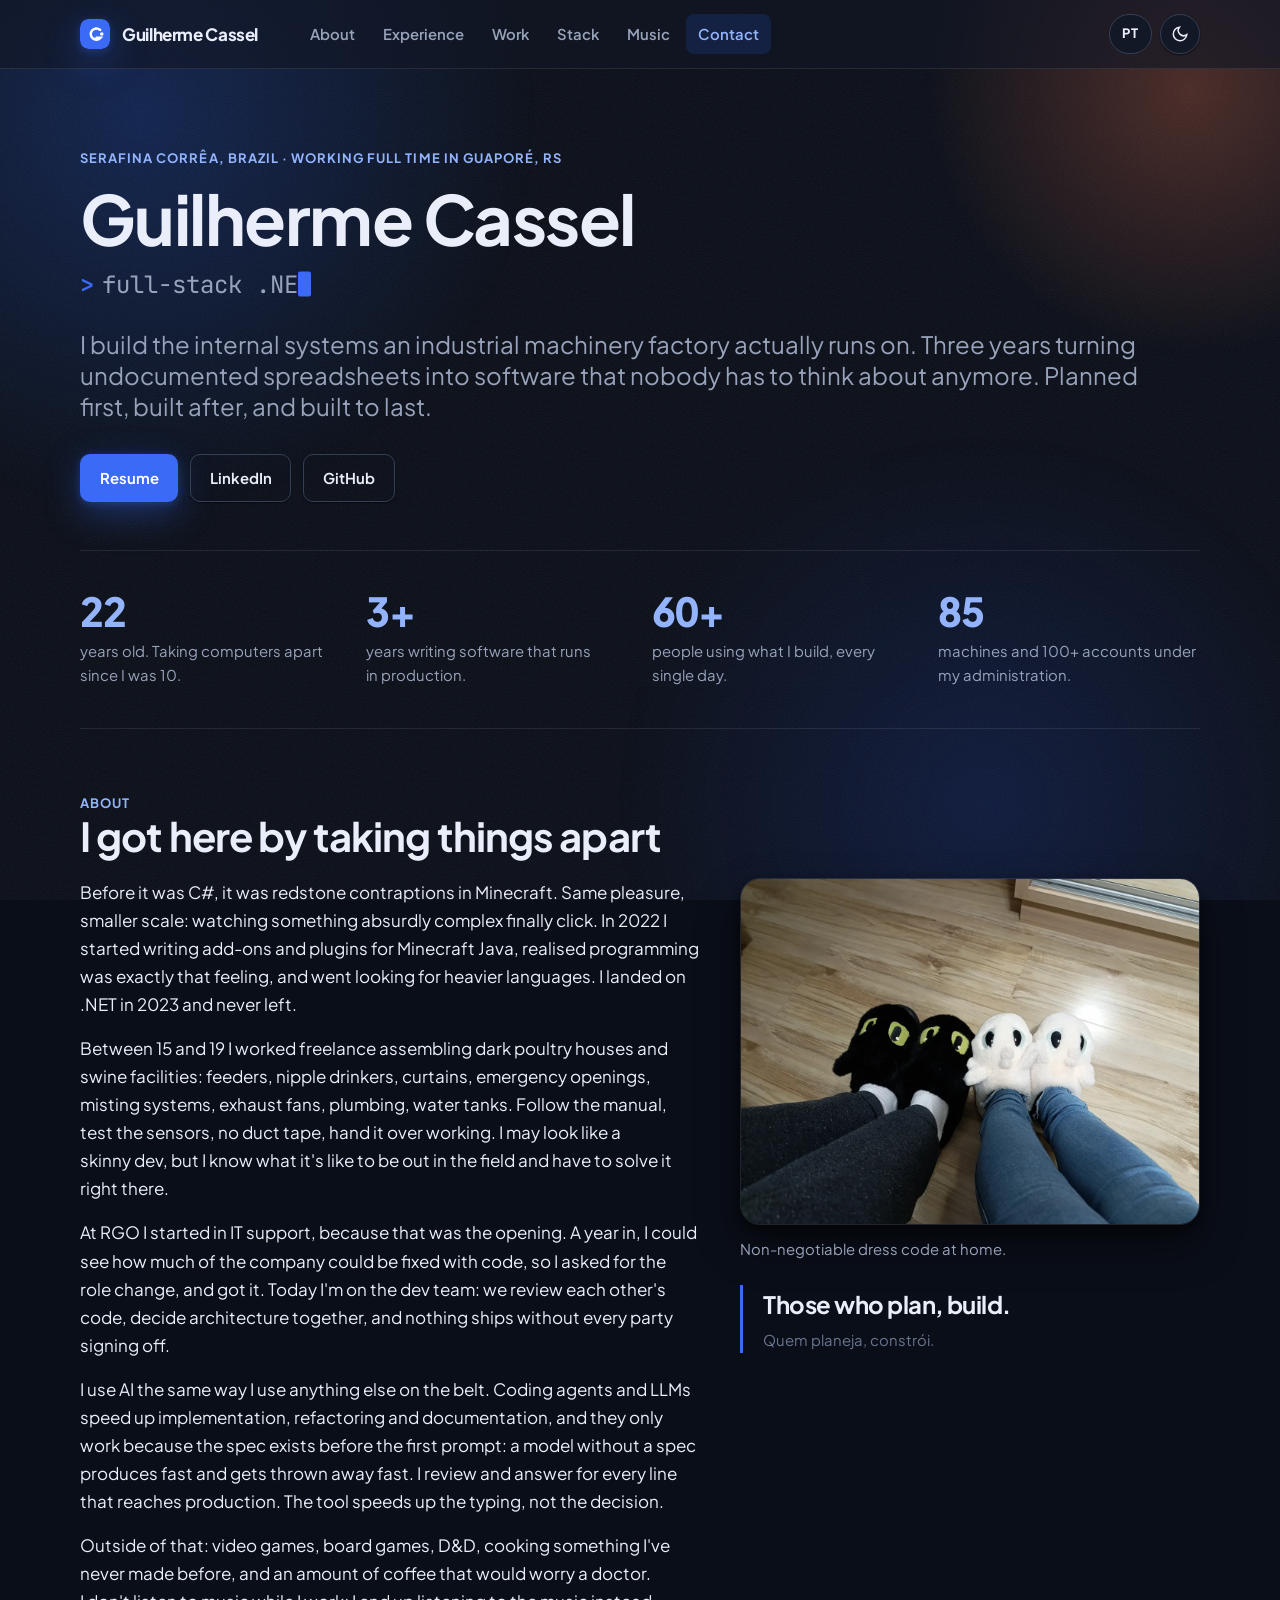
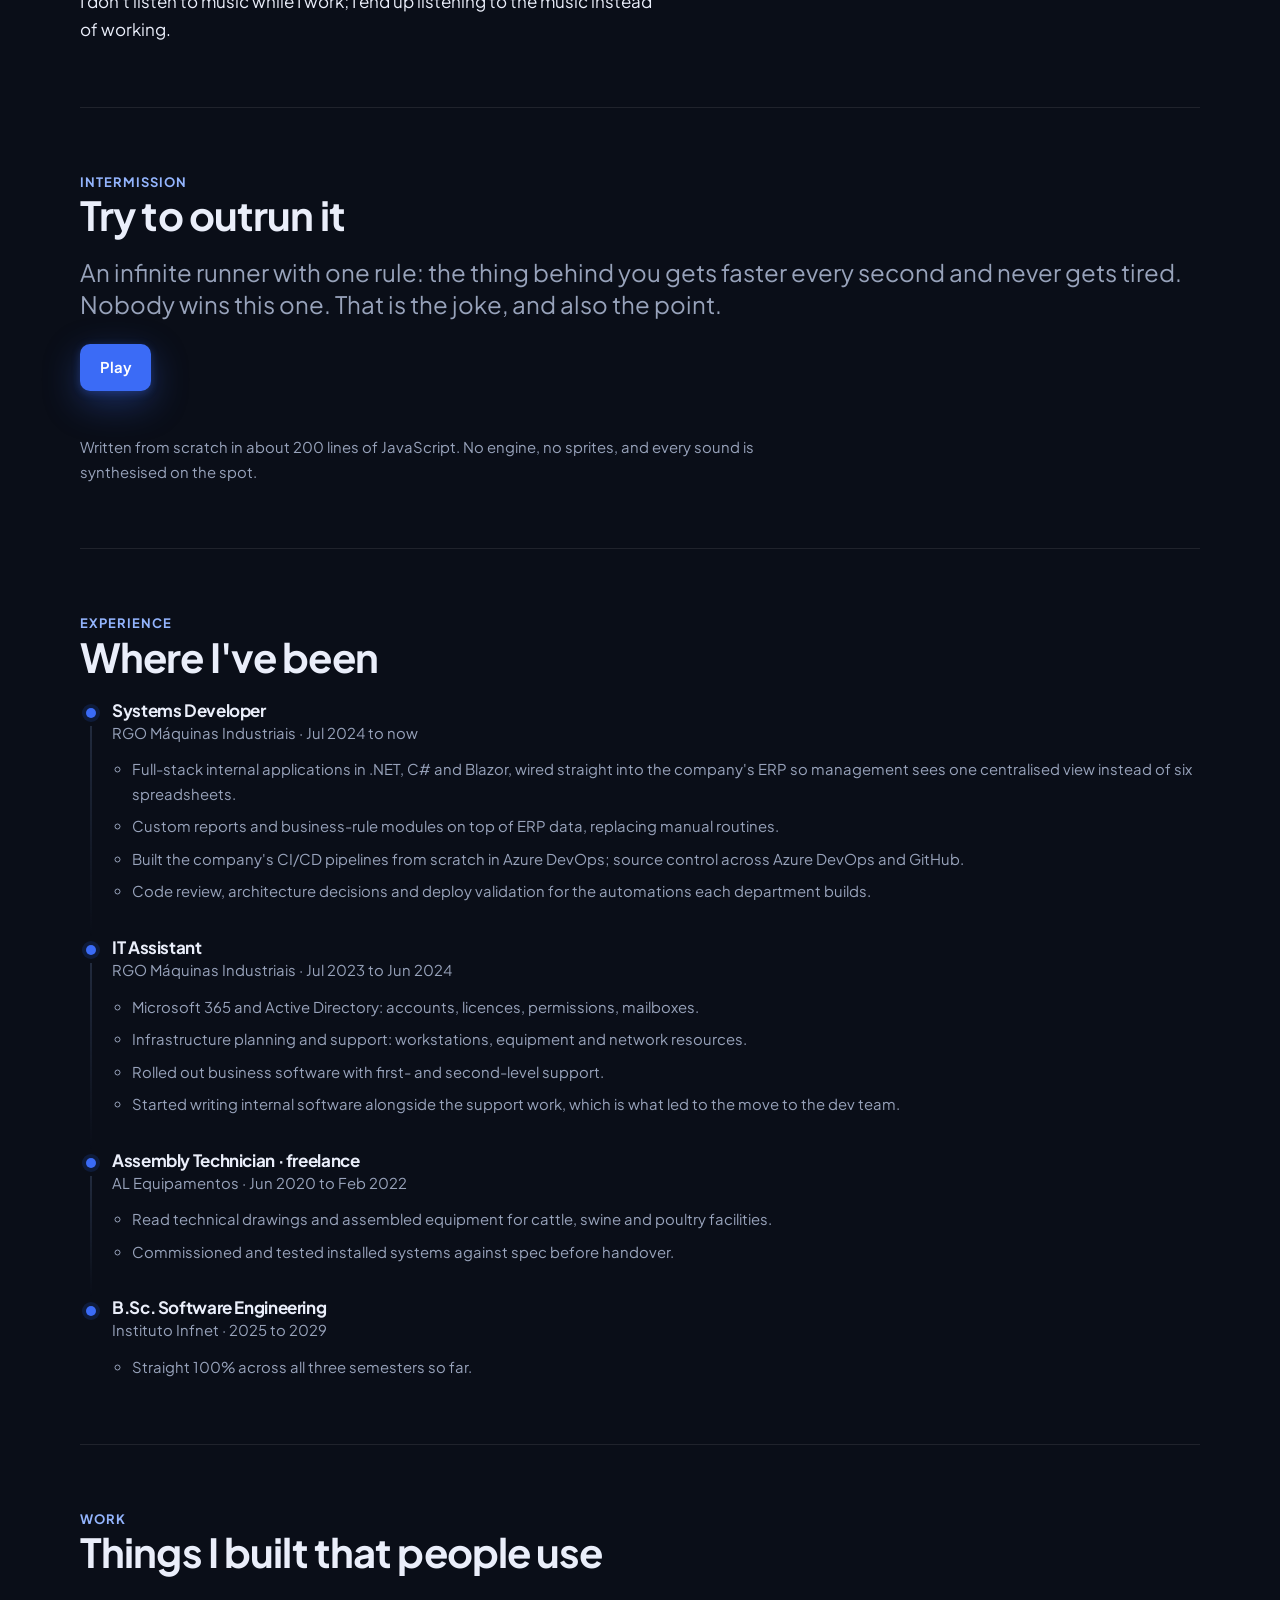
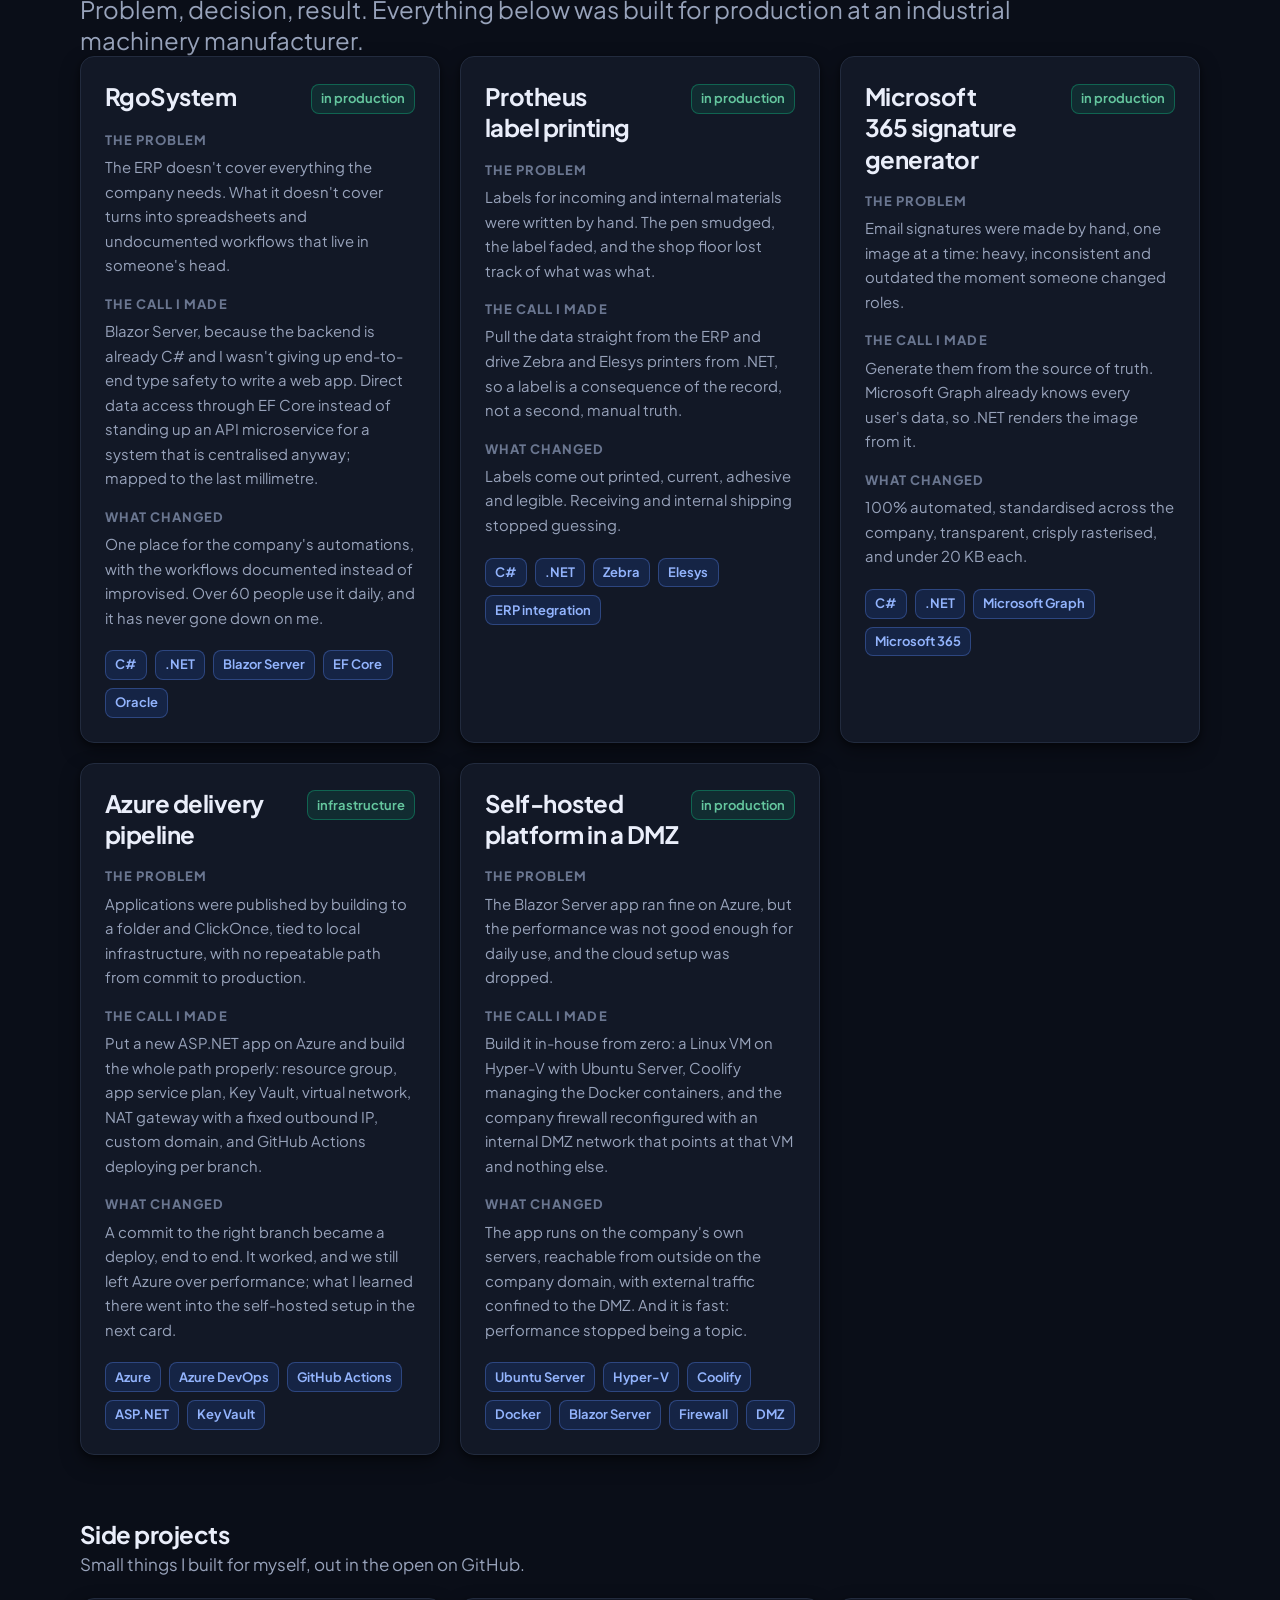
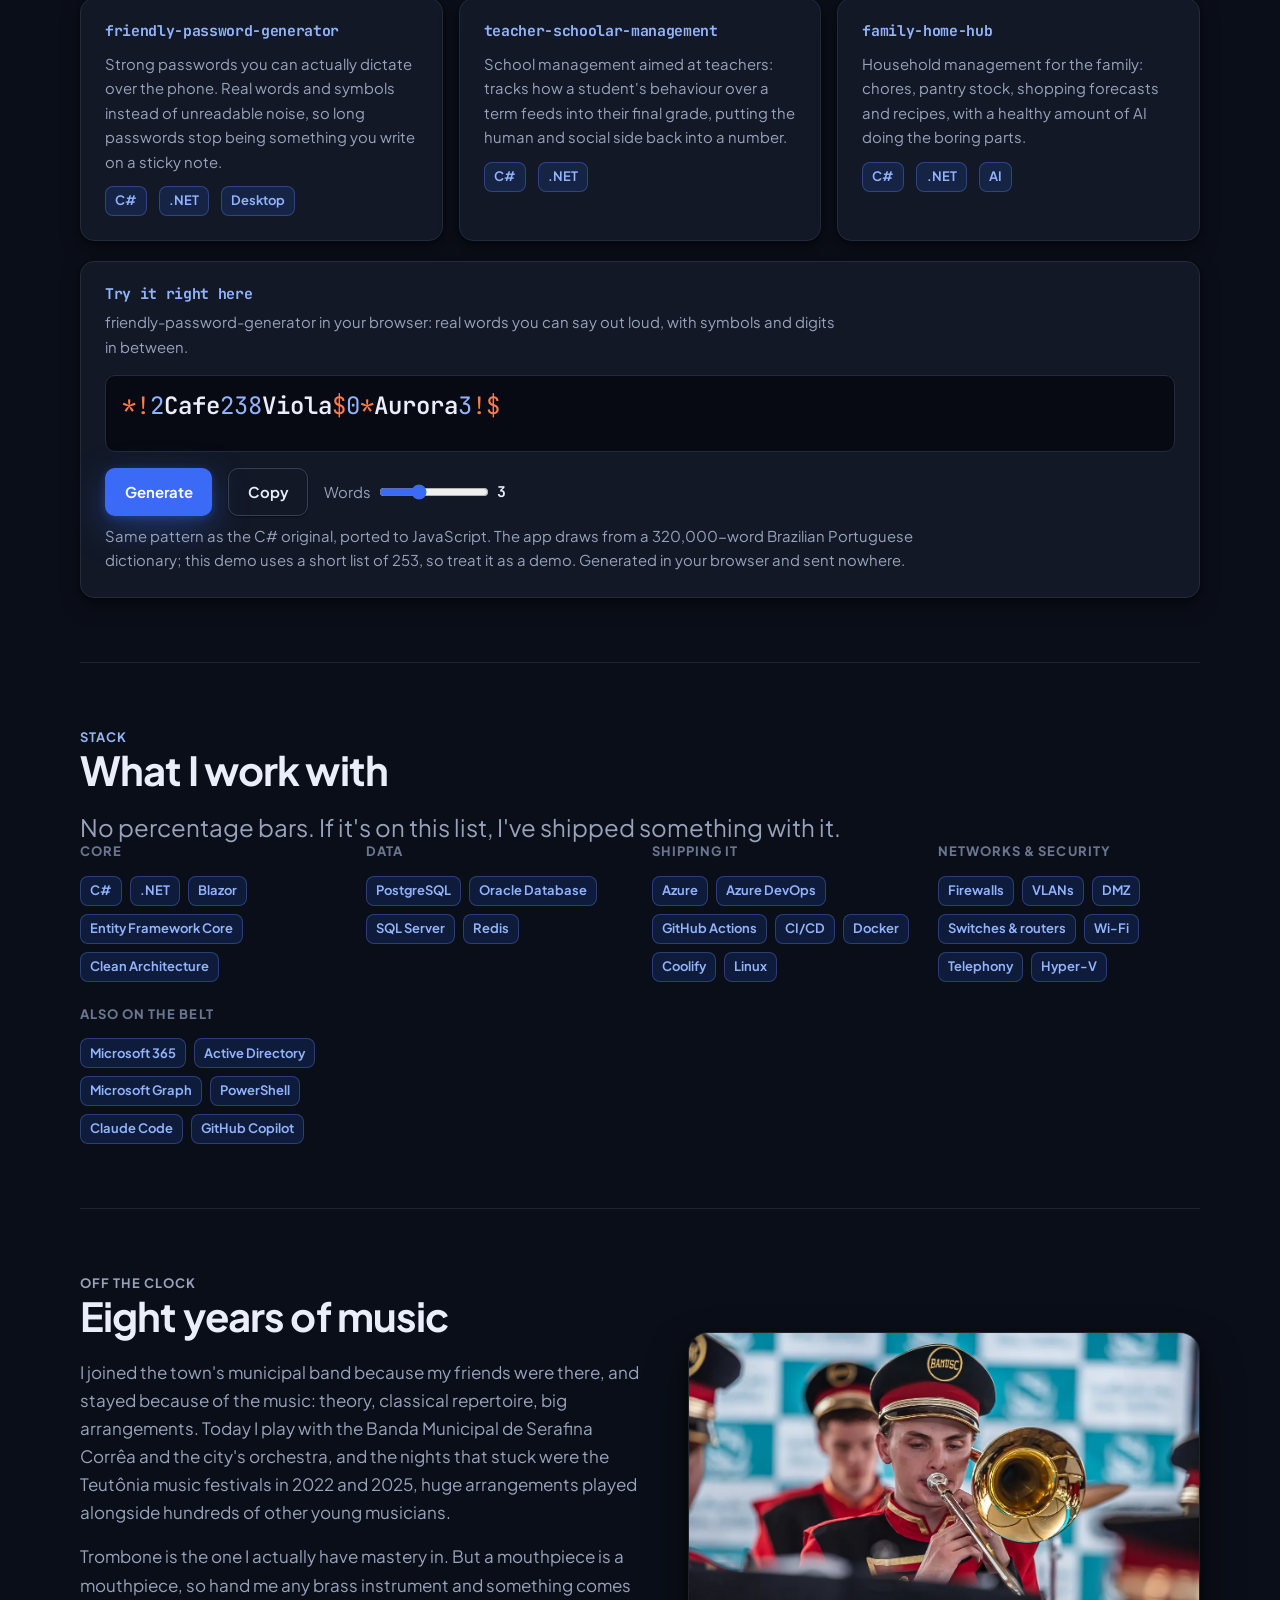
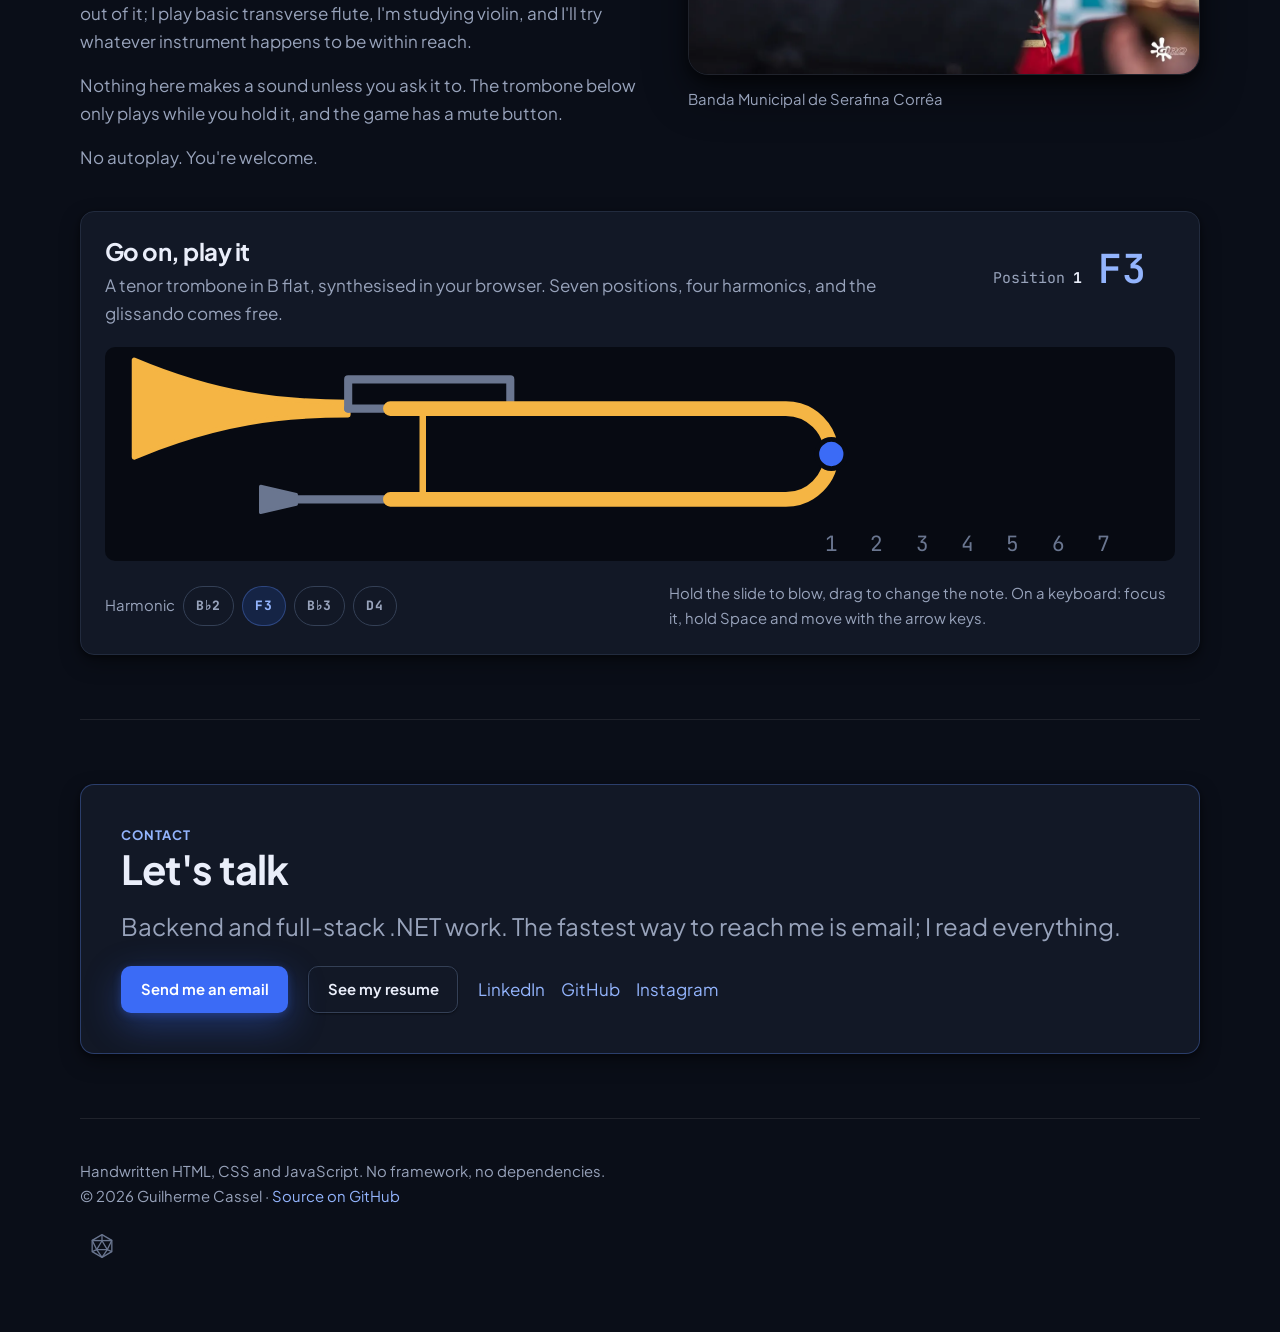
==== commit c2c436d3: "feat: trombone tocavel, demo de senha, segredos e plataforma propria Extras interativos, cada um em " ====
--- a/index.html
+++ b/index.html
@@ -190,6 +190,7 @@
         <div class="jogo__hud">
           <span><span data-t="game.score">Score</span> <b data-jogo-pontos>0</b></span>
           <span><span data-t="game.best">Best</span> <b data-jogo-recorde>0</b></span>
+          <span class="jogo__modo" data-t="game.hard">HARD</span>
           <button class="jogo__som" type="button" data-jogo-som
                   data-label="game.soundToggle" aria-label="Sound on or off" aria-pressed="true">
             <svg viewBox="0 0 24 24" fill="none" stroke="currentColor" stroke-width="2" stroke-linecap="round" stroke-linejoin="round">
@@ -223,20 +224,38 @@
   <section class="page" id="work">
     <p class="eyebrow" data-t="projects.eyebrow">Work</p>
     <h2 data-t="projects.title">Things I built that people use</h2>
-    <p class="lead" data-t="projects.lead">Problem, decision, result. Everything below runs in production at an industrial machinery manufacturer.</p>
-
-    <div class="work" data-work><article class="card card--interactive work-card"><div class="work-card__head"><h3>RgoSystem</h3><span class="badge badge--live">in production</span></div><dl><div><dt>The problem</dt><dd>The ERP doesn't cover everything the company needs. What it doesn't cover turns into spreadsheets and undocumented workflows that live in someone's head.</dd></div><div><dt>The call I made</dt><dd>Blazor Server, because the backend is already C# and I wasn't giving up end-to-end type safety to write a web app. Direct data access through EF Core instead of standing up an API microservice for a system that is centralised anyway; mapped to the last millimetre.</dd></div><div><dt>What changed</dt><dd>One place for the company's automations, with the workflows documented instead of improvised. Over 60 people use it daily, and it has never gone down on me.</dd></div></dl><div class="row"><span class="badge">C#</span><span class="badge">.NET</span><span class="badge">Blazor Server</span><span class="badge">EF Core</span><span class="badge">Oracle</span></div></article><article class="card card--interactive work-card"><div class="work-card__head"><h3>Protheus label printing</h3><span class="badge badge--live">in production</span></div><dl><div><dt>The problem</dt><dd>Labels for incoming and internal materials were written by hand. The pen smudged, the label faded, and the shop floor lost track of what was what.</dd></div><div><dt>The call I made</dt><dd>Pull the data straight from the ERP and drive Zebra and Elesys printers from .NET, so a label is a consequence of the record, not a second, manual truth.</dd></div><div><dt>What changed</dt><dd>Labels come out printed, current, adhesive and legible. Receiving and internal shipping stopped guessing.</dd></div></dl><div class="row"><span class="badge">C#</span><span class="badge">.NET</span><span class="badge">Zebra</span><span class="badge">Elesys</span><span class="badge">ERP integration</span></div></article><article class="card card--interactive work-card"><div class="work-card__head"><h3>Microsoft 365 signature generator</h3><span class="badge badge--live">in production</span></div><dl><div><dt>The problem</dt><dd>Email signatures were made by hand, one image at a time: heavy, inconsistent and outdated the moment someone changed roles.</dd></div><div><dt>The call I made</dt><dd>Generate them from the source of truth. Microsoft Graph already knows every user's data, so .NET renders the image from it.</dd></div><div><dt>What changed</dt><dd>100% automated, standardised across the company, transparent, crisply rasterised, and under 20 KB each.</dd></div></dl><div class="row"><span class="badge">C#</span><span class="badge">.NET</span><span class="badge">Microsoft Graph</span><span class="badge">Microsoft 365</span></div></article><article class="card card--interactive work-card"><div class="work-card__head"><h3>Azure delivery pipeline</h3><span class="badge badge--live">infrastructure</span></div><dl><div><dt>The problem</dt><dd>Applications were published by building to a folder and ClickOnce, tied to local infrastructure, with no repeatable path from commit to production.</dd></div><div><dt>The call I made</dt><dd>Put a new ASP.NET app on Azure and build the whole path properly: resource group, app service plan, Key Vault, virtual network, NAT gateway with a fixed outbound IP, custom domain, and GitHub Actions deploying per branch.</dd></div><div><dt>What changed</dt><dd>A commit to the right branch is a deploy. Nothing depends on a machine under someone's desk anymore.</dd></div></dl><div class="row"><span class="badge">Azure</span><span class="badge">Azure DevOps</span><span class="badge">GitHub Actions</span><span class="badge">ASP.NET</span><span class="badge">Key Vault</span></div></article></div>
+    <p class="lead" data-t="projects.lead">Problem, decision, result. Everything below was built for production at an industrial machinery manufacturer.</p>
+
+    <div class="work" data-work><article class="card card--interactive work-card"><div class="work-card__head"><h3>RgoSystem</h3><span class="badge badge--live">in production</span></div><dl><div><dt>The problem</dt><dd>The ERP doesn't cover everything the company needs. What it doesn't cover turns into spreadsheets and undocumented workflows that live in someone's head.</dd></div><div><dt>The call I made</dt><dd>Blazor Server, because the backend is already C# and I wasn't giving up end-to-end type safety to write a web app. Direct data access through EF Core instead of standing up an API microservice for a system that is centralised anyway; mapped to the last millimetre.</dd></div><div><dt>What changed</dt><dd>One place for the company's automations, with the workflows documented instead of improvised. Over 60 people use it daily, and it has never gone down on me.</dd></div></dl><div class="row"><span class="badge">C#</span><span class="badge">.NET</span><span class="badge">Blazor Server</span><span class="badge">EF Core</span><span class="badge">Oracle</span></div></article><article class="card card--interactive work-card"><div class="work-card__head"><h3>Protheus label printing</h3><span class="badge badge--live">in production</span></div><dl><div><dt>The problem</dt><dd>Labels for incoming and internal materials were written by hand. The pen smudged, the label faded, and the shop floor lost track of what was what.</dd></div><div><dt>The call I made</dt><dd>Pull the data straight from the ERP and drive Zebra and Elesys printers from .NET, so a label is a consequence of the record, not a second, manual truth.</dd></div><div><dt>What changed</dt><dd>Labels come out printed, current, adhesive and legible. Receiving and internal shipping stopped guessing.</dd></div></dl><div class="row"><span class="badge">C#</span><span class="badge">.NET</span><span class="badge">Zebra</span><span class="badge">Elesys</span><span class="badge">ERP integration</span></div></article><article class="card card--interactive work-card"><div class="work-card__head"><h3>Microsoft 365 signature generator</h3><span class="badge badge--live">in production</span></div><dl><div><dt>The problem</dt><dd>Email signatures were made by hand, one image at a time: heavy, inconsistent and outdated the moment someone changed roles.</dd></div><div><dt>The call I made</dt><dd>Generate them from the source of truth. Microsoft Graph already knows every user's data, so .NET renders the image from it.</dd></div><div><dt>What changed</dt><dd>100% automated, standardised across the company, transparent, crisply rasterised, and under 20 KB each.</dd></div></dl><div class="row"><span class="badge">C#</span><span class="badge">.NET</span><span class="badge">Microsoft Graph</span><span class="badge">Microsoft 365</span></div></article><article class="card card--interactive work-card"><div class="work-card__head"><h3>Azure delivery pipeline</h3><span class="badge badge--live">infrastructure</span></div><dl><div><dt>The problem</dt><dd>Applications were published by building to a folder and ClickOnce, tied to local infrastructure, with no repeatable path from commit to production.</dd></div><div><dt>The call I made</dt><dd>Put a new ASP.NET app on Azure and build the whole path properly: resource group, app service plan, Key Vault, virtual network, NAT gateway with a fixed outbound IP, custom domain, and GitHub Actions deploying per branch.</dd></div><div><dt>What changed</dt><dd>A commit to the right branch became a deploy, end to end. It worked, and we still left Azure over performance; what I learned there went into the self-hosted setup in the next card.</dd></div></dl><div class="row"><span class="badge">Azure</span><span class="badge">Azure DevOps</span><span class="badge">GitHub Actions</span><span class="badge">ASP.NET</span><span class="badge">Key Vault</span></div></article><article class="card card--interactive work-card"><div class="work-card__head"><h3>Self-hosted platform in a DMZ</h3><span class="badge badge--live">in production</span></div><dl><div><dt>The problem</dt><dd>The Blazor Server app ran fine on Azure, but the performance was not good enough for daily use, and the cloud setup was dropped.</dd></div><div><dt>The call I made</dt><dd>Build it in-house from zero: a Linux VM on Hyper-V with Ubuntu Server, Coolify managing the Docker containers, and the company firewall reconfigured with an internal DMZ network that points at that VM and nothing else.</dd></div><div><dt>What changed</dt><dd>The app runs on the company's own servers, reachable from outside on the company domain, with external traffic confined to the DMZ. And it is fast: performance stopped being a topic.</dd></div></dl><div class="row"><span class="badge">Ubuntu Server</span><span class="badge">Hyper-V</span><span class="badge">Coolify</span><span class="badge">Docker</span><span class="badge">Blazor Server</span><span class="badge">Firewall</span><span class="badge">DMZ</span></div></article></div>
 
     <h3 class="side__title" data-t="projects.sideTitle">Side projects</h3>
     <p class="muted" data-t="projects.sideLead">Small things I built for myself, out in the open on GitHub.</p>
     <div class="side" data-side><a class="card card--interactive side-card" href="https://github.com/Guilherme-Cassel/friendly-password-generator" target="_blank" rel="noopener"><h4>friendly-password-generator</h4><p>Strong passwords you can actually dictate over the phone. Real words and symbols instead of unreadable noise, so long passwords stop being something you write on a sticky note.</p><div class="row"><span class="badge">C#</span><span class="badge">.NET</span><span class="badge">Desktop</span></div></a><a class="card card--interactive side-card" href="https://github.com/Guilherme-Cassel/teacher-schoolar-management" target="_blank" rel="noopener"><h4>teacher-schoolar-management</h4><p>School management aimed at teachers: tracks how a student's behaviour over a term feeds into their final grade, putting the human and social side back into a number.</p><div class="row"><span class="badge">C#</span><span class="badge">.NET</span></div></a><a class="card card--interactive side-card" href="https://github.com/Guilherme-Cassel/family-home-hub" target="_blank" rel="noopener"><h4>family-home-hub</h4><p>Household management for the family: chores, pantry stock, shopping forecasts and recipes, with a healthy amount of AI doing the boring parts.</p><div class="row"><span class="badge">C#</span><span class="badge">.NET</span><span class="badge">AI</span></div></a></div>
+
+    <!-- O friendly-password-generator pra experimentar aqui mesmo.
+         Comportamento em assets/js/senha.js, baixado sob demanda. -->
+    <div class="senha card" data-senha>
+      <h4 data-t="password.title">Try it right here</h4>
+      <p class="muted" data-t="password.lead">friendly-password-generator in your browser: real words you can say out loud, with symbols and digits in between.</p>
+      <output class="senha__saida" data-senha-saida aria-live="polite"></output>
+      <div class="row senha__acoes">
+        <button class="btn" type="button" data-senha-gerar><span data-t="password.generate">Generate</span></button>
+        <button class="btn btn--ghost" type="button" data-senha-copiar disabled><span data-t="password.copy">Copy</span></button>
+        <label class="senha__palavras">
+          <span data-t="password.words">Words</span>
+          <input type="range" min="2" max="5" step="1" value="3" data-senha-palavras>
+          <b data-senha-n>3</b>
+        </label>
+      </div>
+      <p class="muted senha__nota" data-t="password.footnote">Same pattern as the C# original, ported to JavaScript. The app draws from a 320,000-word Brazilian Portuguese dictionary; this demo uses a short list of 253, so treat it as a demo. Generated in your browser and sent nowhere.</p>
+    </div>
   </section>
 
   <section class="page" id="stack">
     <p class="eyebrow" data-t="stack.eyebrow">Stack</p>
     <h2 data-t="stack.title">What I work with</h2>
     <p class="lead" data-t="stack.lead">No percentage bars. If it's on this list, I've shipped something with it.</p>
-    <div class="stack-groups" data-stack><div class="stack-group"><h3>Core</h3><div class="row"><span class="badge">C#</span><span class="badge">.NET</span><span class="badge">Blazor</span><span class="badge">Entity Framework Core</span><span class="badge">Clean Architecture</span></div></div><div class="stack-group"><h3>Data</h3><div class="row"><span class="badge">PostgreSQL</span><span class="badge">Oracle Database</span><span class="badge">SQL Server</span><span class="badge">Redis</span></div></div><div class="stack-group"><h3>Shipping it</h3><div class="row"><span class="badge">Azure</span><span class="badge">Azure DevOps</span><span class="badge">GitHub Actions</span><span class="badge">CI/CD</span><span class="badge">Docker</span></div></div><div class="stack-group"><h3>Also on the belt</h3><div class="row"><span class="badge">Microsoft 365</span><span class="badge">Active Directory</span><span class="badge">Microsoft Graph</span><span class="badge">PowerShell</span><span class="badge">Claude Code</span><span class="badge">GitHub Copilot</span></div></div></div>
+    <div class="stack-groups" data-stack><div class="stack-group"><h3>Core</h3><div class="row"><span class="badge">C#</span><span class="badge">.NET</span><span class="badge">Blazor</span><span class="badge">Entity Framework Core</span><span class="badge">Clean Architecture</span></div></div><div class="stack-group"><h3>Data</h3><div class="row"><span class="badge">PostgreSQL</span><span class="badge">Oracle Database</span><span class="badge">SQL Server</span><span class="badge">Redis</span></div></div><div class="stack-group"><h3>Shipping it</h3><div class="row"><span class="badge">Azure</span><span class="badge">Azure DevOps</span><span class="badge">GitHub Actions</span><span class="badge">CI/CD</span><span class="badge">Docker</span><span class="badge">Coolify</span><span class="badge">Linux</span></div></div><div class="stack-group"><h3>Networks &amp; security</h3><div class="row"><span class="badge">Firewalls</span><span class="badge">VLANs</span><span class="badge">DMZ</span><span class="badge">Switches &amp; routers</span><span class="badge">Wi-Fi</span><span class="badge">Telephony</span><span class="badge">Hyper-V</span></div></div><div class="stack-group"><h3>Also on the belt</h3><div class="row"><span class="badge">Microsoft 365</span><span class="badge">Active Directory</span><span class="badge">Microsoft Graph</span><span class="badge">PowerShell</span><span class="badge">Claude Code</span><span class="badge">GitHub Copilot</span></div></div></div>
   </section>
 
   <section class="page" id="music">
@@ -244,7 +263,7 @@
       <div class="music__text">
         <p class="eyebrow" data-t="music.eyebrow">Off the clock</p>
         <h2 data-t="music.title">Eight years of music</h2>
-        <div data-music-text><p>I joined the town's municipal band because my friends were there, and stayed because of the music: theory, classical repertoire, big arrangements. Today I play with the Banda Municipal de Serafina Corrêa and the city's orchestra, and the nights that stuck were the Teutônia music festivals in 2022 and 2025, huge arrangements played alongside hundreds of other young musicians.</p><p>Trombone is the one I actually have mastery in. But a mouthpiece is a mouthpiece, so hand me any brass instrument and something comes out of it; I play basic transverse flute, I'm studying violin, and I'll try whatever instrument happens to be within reach.</p><p>Nothing here makes a sound unless you ask it to. The game below is the only thing with audio, and it has a mute button.</p><p>No autoplay, no sound on this page. You're welcome.</p></div>
+        <div data-music-text><p>I joined the town's municipal band because my friends were there, and stayed because of the music: theory, classical repertoire, big arrangements. Today I play with the Banda Municipal de Serafina Corrêa and the city's orchestra, and the nights that stuck were the Teutônia music festivals in 2022 and 2025, huge arrangements played alongside hundreds of other young musicians.</p><p>Trombone is the one I actually have mastery in. But a mouthpiece is a mouthpiece, so hand me any brass instrument and something comes out of it; I play basic transverse flute, I'm studying violin, and I'll try whatever instrument happens to be within reach.</p><p>Nothing here makes a sound unless you ask it to. The trombone below only plays while you hold it, and the game has a mute button.</p><p>No autoplay. You're welcome.</p></div>
       </div>
       <figure class="photo">
         <picture>
@@ -254,6 +273,58 @@
         </picture>
         <figcaption data-t="music.photoCaption">Banda Municipal de Serafina Corrêa</figcaption>
       </figure>
+    </div>
+
+    <!-- O trombone tocável. O comportamento mora em assets/js/trombone.js,
+         que só é baixado quando esta seção chega perto da tela. -->
+    <div class="trombone card" data-trombone>
+      <div class="trombone__topo">
+        <div>
+          <h3 data-t="trombone.title">Go on, play it</h3>
+          <p class="muted" data-t="trombone.lead">A tenor trombone in B flat, synthesised in your browser. Seven positions, four harmonics, and the glissando comes free.</p>
+        </div>
+        <p class="trombone__leitura" aria-live="off">
+          <span data-t="trombone.position">Position</span> <b data-trombone-posicao>1</b>
+          <span class="trombone__nota" data-trombone-nota>F3</span>
+        </p>
+      </div>
+
+      <div class="trombone__vara" data-trombone-vara role="slider" tabindex="0"
+           aria-valuemin="1" aria-valuemax="7" aria-valuenow="1" data-label="trombone.slide" aria-label="Trombone slide">
+        <svg viewBox="0 0 660 132" aria-hidden="true">
+          <!-- a parte que não se mexe: campana, bocal e os tubos internos -->
+          <g class="trombone__fixo">
+            <path class="trombone__campana" d="M150 34 C110 34 70 30 18 8 L18 68 C70 46 110 42 150 42 Z"/>
+            <path d="M150 38 H392" />
+            <path d="M118 94 H392" />
+            <path class="trombone__bocal" d="M96 86 L118 91 V97 L96 102 Z"/>
+            <path d="M150 38 V20 H250 V38" />
+          </g>
+          <!-- a vara: é este grupo que anda -->
+          <g class="trombone__movel">
+            <path d="M176 38 H420 A28 28 0 0 1 420 94 H176" />
+            <path class="trombone__trava" d="M196 38 V94" />
+            <circle class="trombone__pega" cx="448" cy="66" r="9"/>
+          </g>
+          <!-- as sete posições -->
+          <g class="trombone__marcas">
+            <text x="448" y="126">1</text><text x="476" y="126">2</text><text x="504" y="126">3</text>
+            <text x="532" y="126">4</text><text x="560" y="126">5</text><text x="588" y="126">6</text>
+            <text x="616" y="126">7</text>
+          </g>
+        </svg>
+      </div>
+
+      <div class="trombone__base">
+        <div class="trombone__parciais" role="group" data-label="trombone.partials" aria-label="Harmonic">
+          <span class="muted" data-t="trombone.partials">Harmonic</span>
+          <button type="button" class="chip-btn" data-trombone-parcial="0">B♭2</button>
+          <button type="button" class="chip-btn" data-trombone-parcial="1" aria-pressed="true">F3</button>
+          <button type="button" class="chip-btn" data-trombone-parcial="2">B♭3</button>
+          <button type="button" class="chip-btn" data-trombone-parcial="3">D4</button>
+        </div>
+        <p class="muted trombone__dica" data-t="trombone.hint">Hold the slide to blow, drag to change the note. On a keyboard: focus it, hold Space and move with the arrow keys.</p>
+      </div>
     </div>
   </section>
 
@@ -277,6 +348,14 @@
     <span data-t="footer.rights">© 2026 Guilherme Cassel</span> ·
     <a class="link" href="https://github.com/Guilherme-Cassel" target="_blank" rel="noopener" data-t="footer.source">Source on GitHub</a>
   </p>
+  <!-- Um d20 no rodapé. Quem achou, achou. (assets/js/segredos.js) -->
+  <button class="d20" type="button" data-d20 data-label="eggs.roll" aria-label="Roll a d20">
+    <svg viewBox="0 0 32 32" fill="none" stroke="currentColor" stroke-width="1.6" stroke-linejoin="round" aria-hidden="true">
+      <path d="M16 2 28.1 9v14L16 30 3.9 23V9Z"/>
+      <path d="M16 9.5 22.5 20.5h-13Z"/>
+      <path d="M16 2v7.5M3.9 9 16 9.5 28.1 9M9.500 20.5 3.9 23M22.5 20.5 28.1 23M9.5 20.5 16 30l6.5-9.5M3.9 9l5.6 11.5M28.1 9l-5.600 11.5"/>
+    </svg>
+  </button>
 </footer>
 
 <script src="/assets/js/site.js" defer></script>
--- a/assets/css/site.css
+++ b/assets/css/site.css
@@ -521,6 +521,138 @@
   }
 }
 
+/* ---------- Trombone tocável ---------------------------------
+   O desenho é um SVG de linhas grossas: os tubos são traço, não
+   preenchimento. A vara anda pela variável --vara, em unidades do
+   viewBox, que o trombone.js escreve; o movimento em si é daqui. */
+.trombone { margin-top: var(--s-10); padding: var(--s-6); }
+.trombone__topo {
+  display: flex; justify-content: space-between; align-items: flex-start;
+  gap: var(--s-5); flex-wrap: wrap;
+}
+.trombone__topo h3 { margin-bottom: var(--s-1); }
+.trombone__leitura {
+  display: flex; align-items: baseline; gap: var(--s-2);
+  font-family: var(--font-mono); font-size: var(--t-sm); color: var(--text-muted);
+}
+.trombone__leitura b { color: var(--text); }
+.trombone__nota {
+  min-width: 3.2ch; margin-left: var(--s-2);
+  font-size: var(--t-xl); font-weight: 600; color: var(--brand-text);
+  font-variant-numeric: tabular-nums;
+}
+
+.trombone__vara {
+  margin-block: var(--s-5);
+  border-radius: var(--r-md);
+  background: var(--bg-sunken);
+  cursor: grab;
+  touch-action: pan-y;          /* arrastar de lado é da vara; pra cima e pra baixo, da página */
+  user-select: none; -webkit-user-select: none;
+}
+.trombone__vara:active { cursor: grabbing; }
+.trombone__vara svg { display: block; width: 100%; height: auto; }
+.trombone__vara path {
+  fill: none; stroke-linecap: round; stroke-linejoin: round;
+}
+.trombone__fixo path { stroke: var(--text-subtle); stroke-width: 5; }
+.trombone__fixo .trombone__campana {
+  fill: var(--accent-gold); stroke: var(--accent-gold); stroke-width: 3;
+  transition: filter var(--d-fast) var(--e-out);
+}
+.trombone__fixo .trombone__bocal { fill: var(--text-subtle); stroke-width: 2; }
+.trombone__movel {
+  transform: translateX(calc(var(--vara, 0) * 1px));
+}
+.trombone__movel path { stroke: var(--accent-gold); stroke-width: 9; }
+.trombone__movel .trombone__trava { stroke-width: 4; }
+.trombone__pega { fill: var(--brand); stroke: var(--bg-sunken); stroke-width: 3; }
+.trombone__marcas text {
+  font-family: var(--font-mono); font-size: 13px;
+  fill: var(--text-subtle); text-anchor: middle;
+}
+/* soando: a campana acende */
+.trombone.esta-soando .trombone__campana { filter: brightness(1.25) drop-shadow(0 0 10px var(--accent-gold)); }
+.trombone.esta-soando .trombone__nota { color: var(--accent-gold); }
+
+.trombone__base {
+  display: flex; justify-content: space-between; align-items: center;
+  gap: var(--s-4) var(--s-5); flex-wrap: wrap;
+}
+.trombone__parciais { display: flex; align-items: center; gap: var(--s-2); flex-wrap: wrap; font-size: var(--t-sm); }
+.trombone__parciais .chip-btn { font-family: var(--font-mono); color: var(--text-muted); }
+.trombone__parciais .chip-btn[aria-pressed="true"] {
+  border-color: var(--brand-border); background: var(--brand-subtle); color: var(--brand-text);
+}
+.trombone__dica { font-size: var(--t-sm); max-width: 46ch; }
+
+/* ---------- Demonstração do gerador de senha ------------------ */
+.senha { margin-top: var(--s-5); padding: var(--s-6); }
+.senha h4 { font-family: var(--font-mono); font-size: var(--t-sm); color: var(--brand-text); }
+.senha > p { font-size: var(--t-sm); margin-top: var(--s-2); }
+.senha__saida {
+  display: block; margin-block: var(--s-4);
+  min-height: 3.2em; padding: var(--s-3) var(--s-4);
+  border: 1px solid var(--border); border-radius: var(--r-md);
+  background: var(--bg-sunken);
+  font-family: var(--font-mono); font-size: var(--t-lg); line-height: 1.5;
+  overflow-wrap: anywhere;
+}
+/* cada pedaço do padrão com a sua cor: dá pra ler de onde vem a força */
+.senha__palavra { color: var(--text); font-weight: 600; }
+.senha__simbolo { color: var(--accent-warm); }
+.senha__numero  { color: var(--brand-text); }
+.senha__acoes { align-items: center; gap: var(--s-3) var(--s-4); }
+.senha__acoes .btn[disabled] { opacity: 0.5; cursor: not-allowed; }
+.senha__palavras {
+  display: inline-flex; align-items: center; gap: var(--s-2);
+  font-size: var(--t-sm); color: var(--text-muted);
+}
+.senha__palavras input { accent-color: var(--brand); width: 110px; }
+.senha__palavras b { font-family: var(--font-mono); color: var(--text); }
+.senha__nota { font-size: var(--t-xs); margin-top: var(--s-4); max-width: 80ch; }
+
+/* ---------- Segredos: d20, recado e modo difícil --------------- */
+.d20 {
+  margin-top: var(--s-4);
+  display: inline-grid; place-items: center;
+  width: 44px; height: 44px; padding: 0;
+  border: 0; border-radius: var(--r-md); background: none;
+  color: var(--text-subtle); cursor: pointer;
+  transition: color var(--d-fast) var(--e-out), transform var(--d-normal) var(--e-spring);
+}
+.d20 svg { width: 26px; height: 26px; }
+.d20:hover { color: var(--brand-text); transform: rotate(18deg); }
+.d20.esta-rolando { animation: d20-gira 520ms linear infinite; color: var(--brand-text); }
+@keyframes d20-gira { to { transform: rotate(360deg); } }
+
+.recado {
+  position: fixed; left: 50%; bottom: var(--s-5); z-index: 40;
+  max-width: min(92vw, 560px);
+  padding: var(--s-3) var(--s-5);
+  border: 1px solid var(--brand-border); border-radius: var(--r-full);
+  background: var(--bg-elevated); color: var(--text);
+  font-family: var(--font-mono); font-size: var(--t-sm); text-align: center;
+  box-shadow: var(--sh-3);
+  opacity: 0; transform: translate(-50%, 16px); pointer-events: none;
+  transition: opacity var(--d-normal) var(--e-out), transform var(--d-normal) var(--e-spring);
+}
+.recado.esta-visivel { opacity: 1; transform: translate(-50%, 0); }
+
+/* 20 natural: o cartão de contato pisca dourado */
+.acerto-critico .contact { animation: acerto 800ms var(--e-out) 3; }
+@keyframes acerto {
+  50% { border-color: var(--accent-gold); box-shadow: 0 0 0 3px var(--accent-gold), var(--sh-3); }
+}
+
+.jogo__modo { display: none; color: var(--accent-warm); font-weight: 600; letter-spacing: var(--tracking-wide); }
+.modo-dificil .jogo__modo { display: inline; }
+
+@media (prefers-reduced-motion: reduce) {
+  .d20.esta-rolando, .acerto-critico .contact { animation: none; }
+  .d20:hover { transform: none; }
+}
+
 /* ---------- Telas pequenas ----------------------------------- */
 @media (max-width: 900px) {
   .about, .music { grid-template-columns: 1fr; }
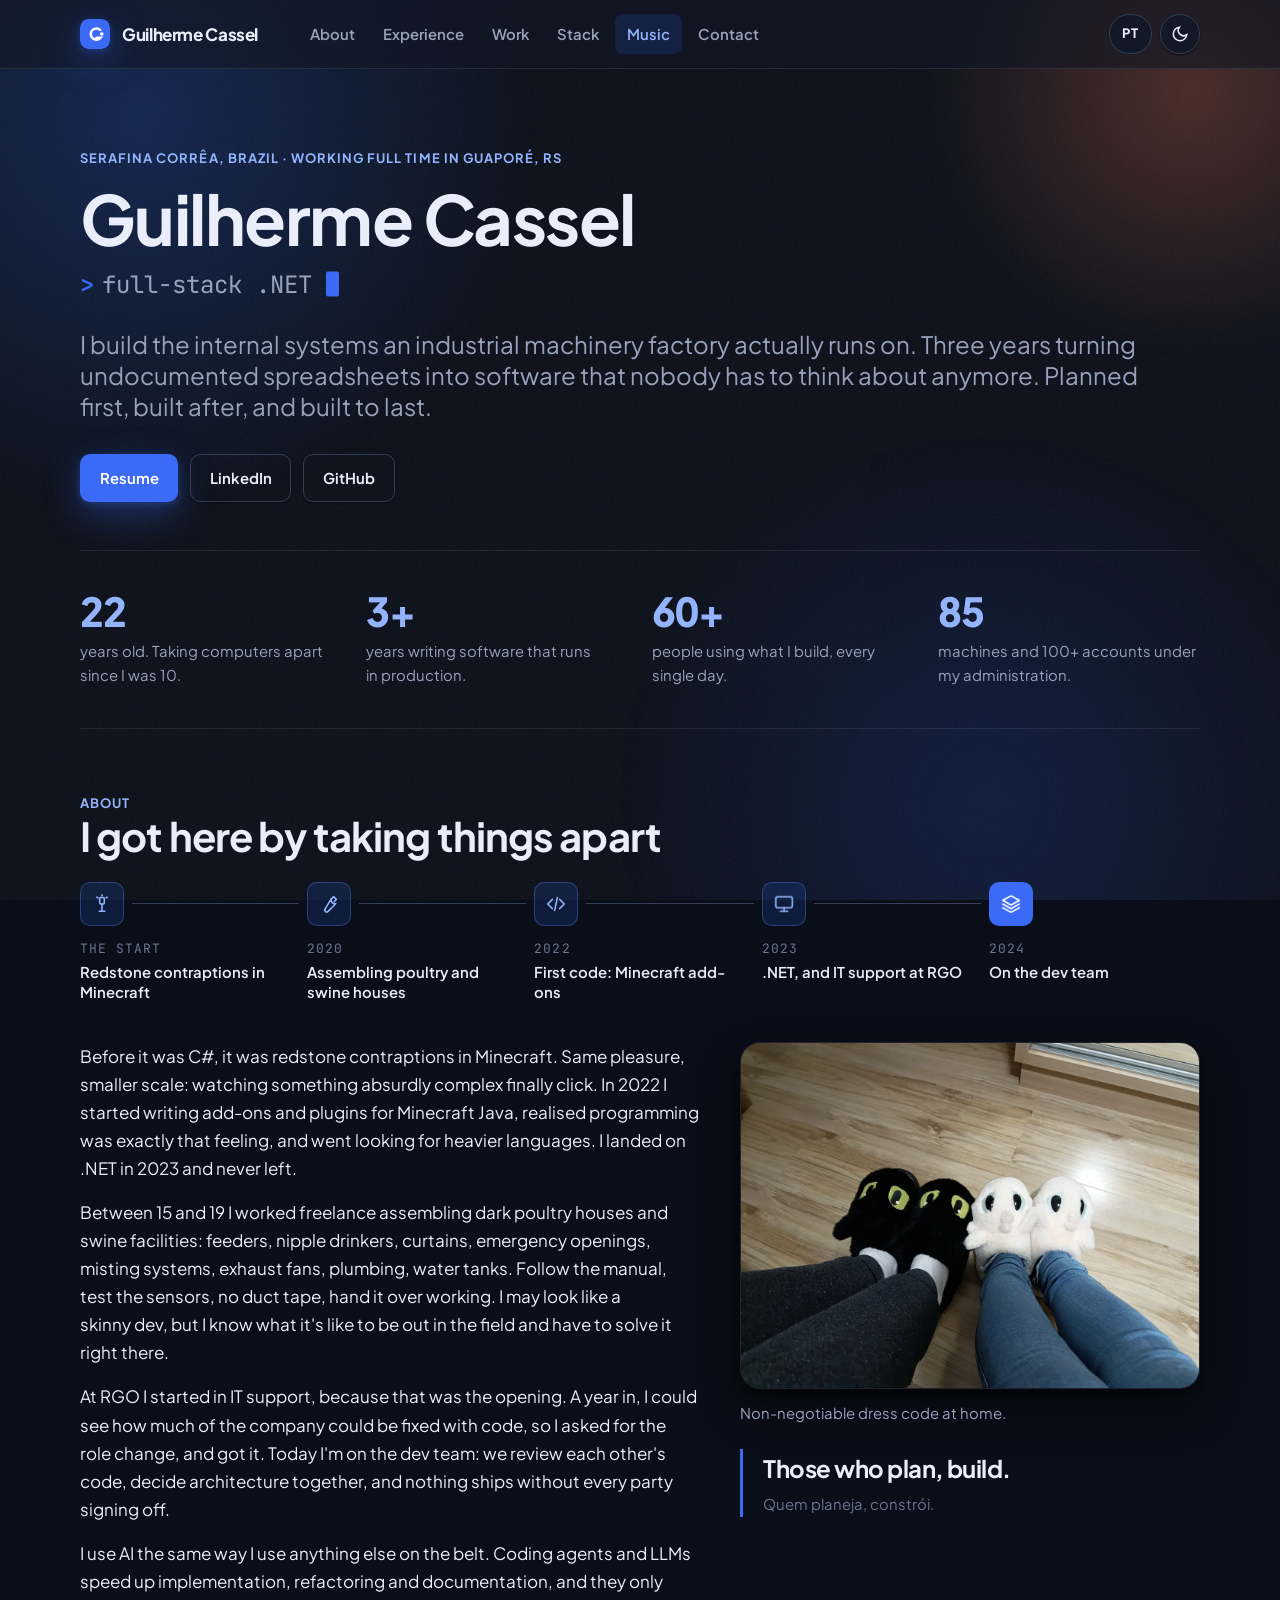
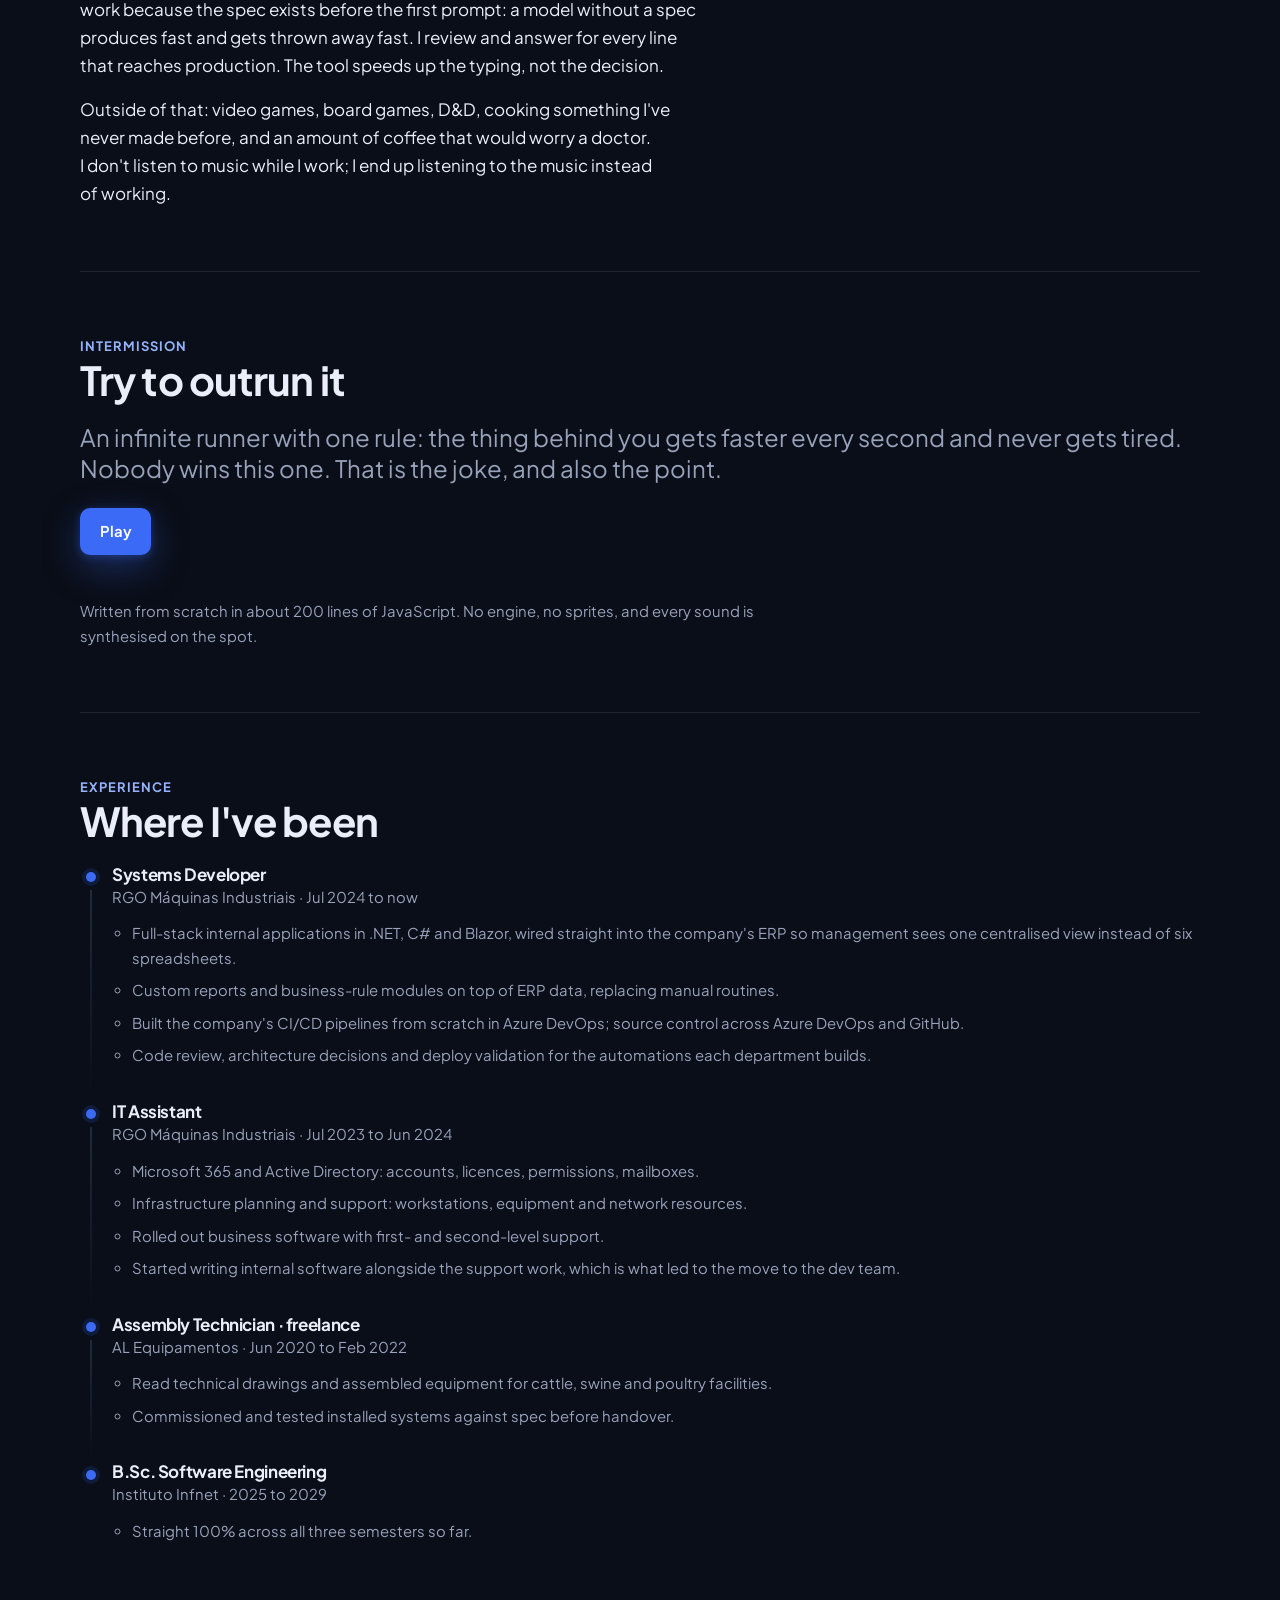
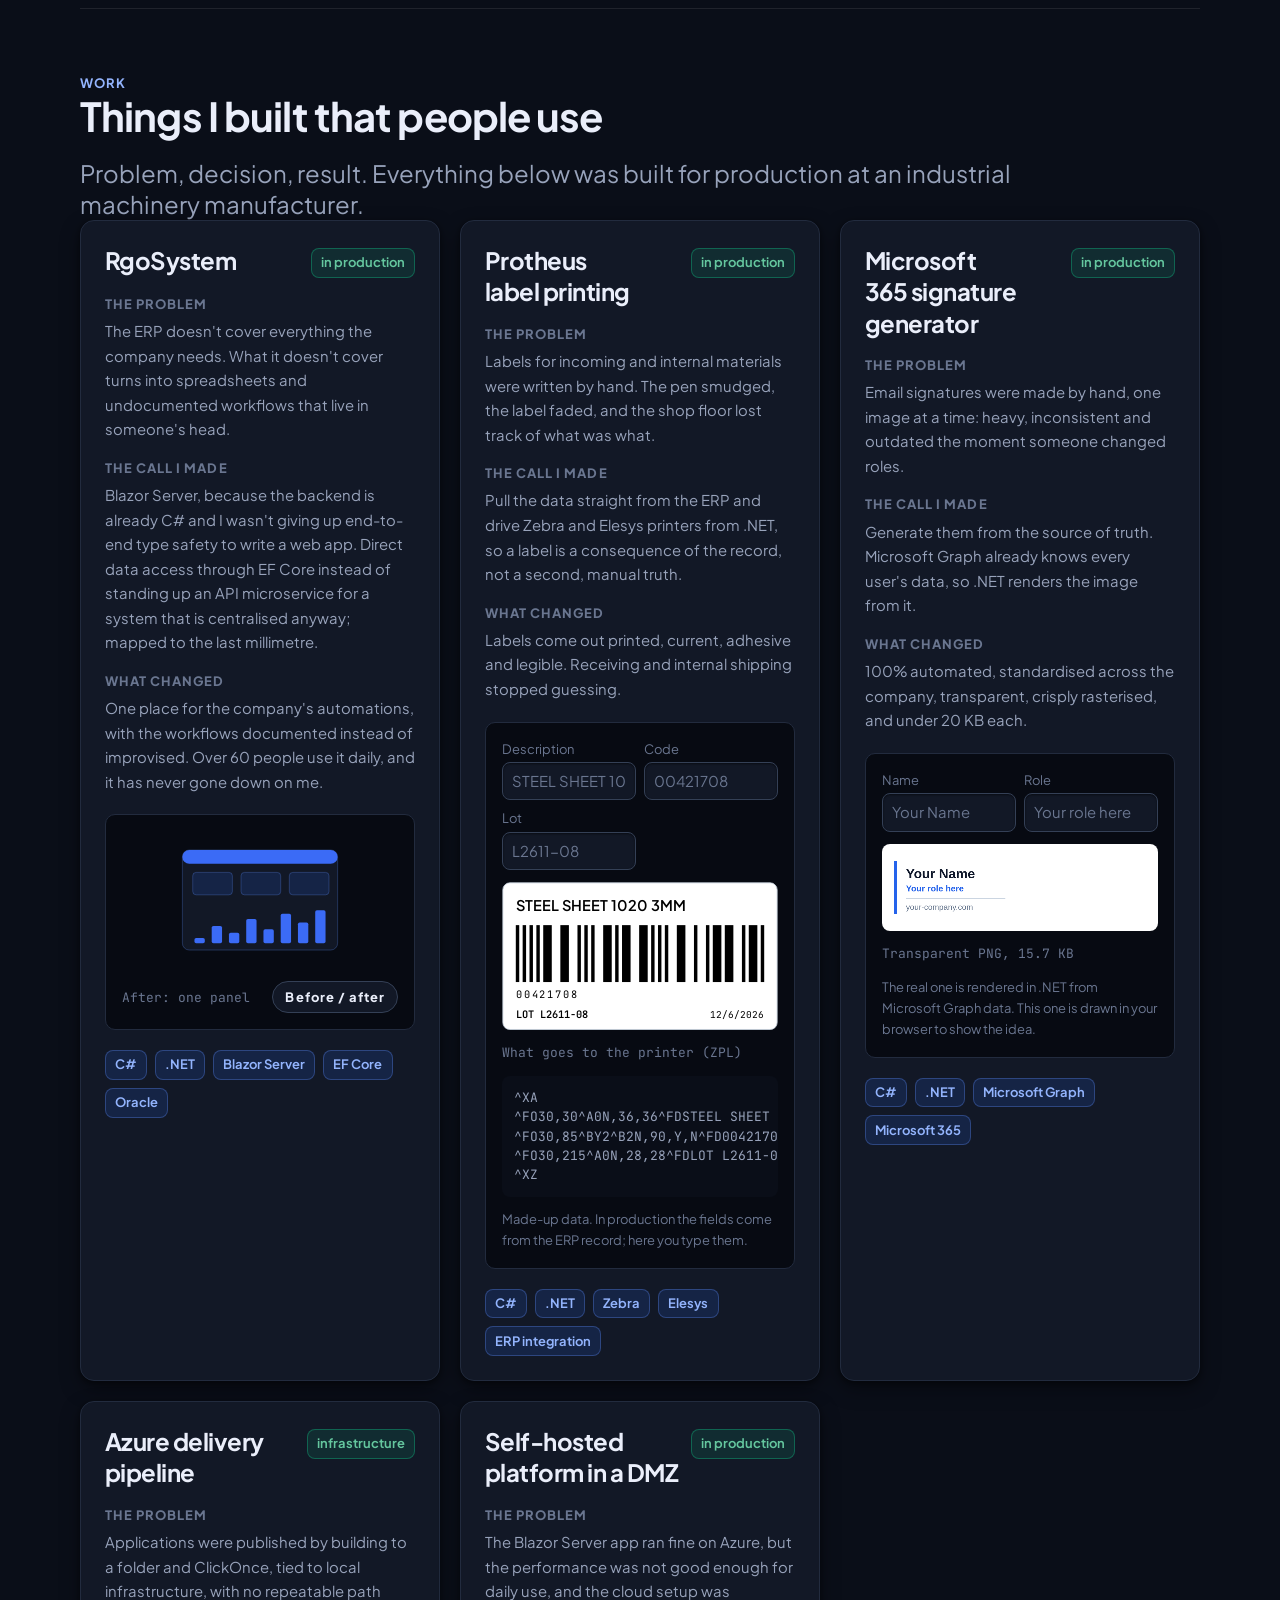
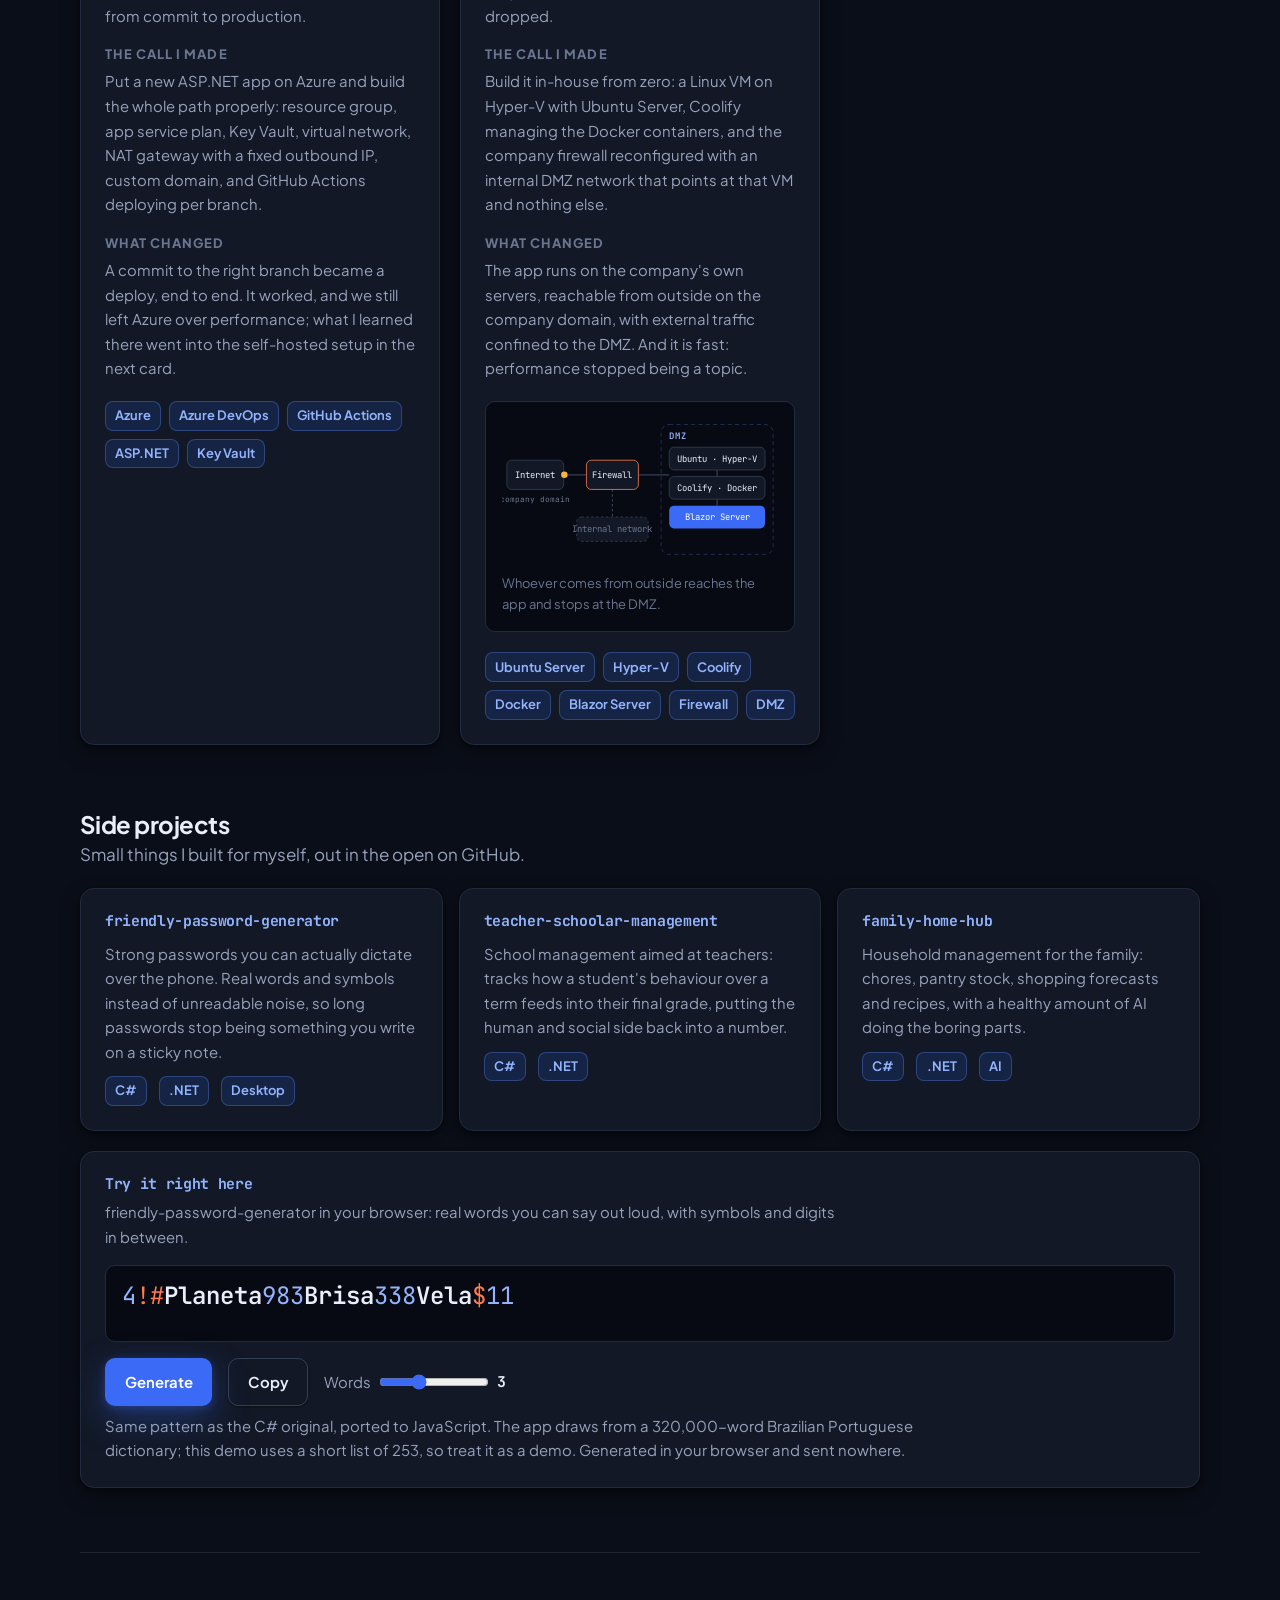
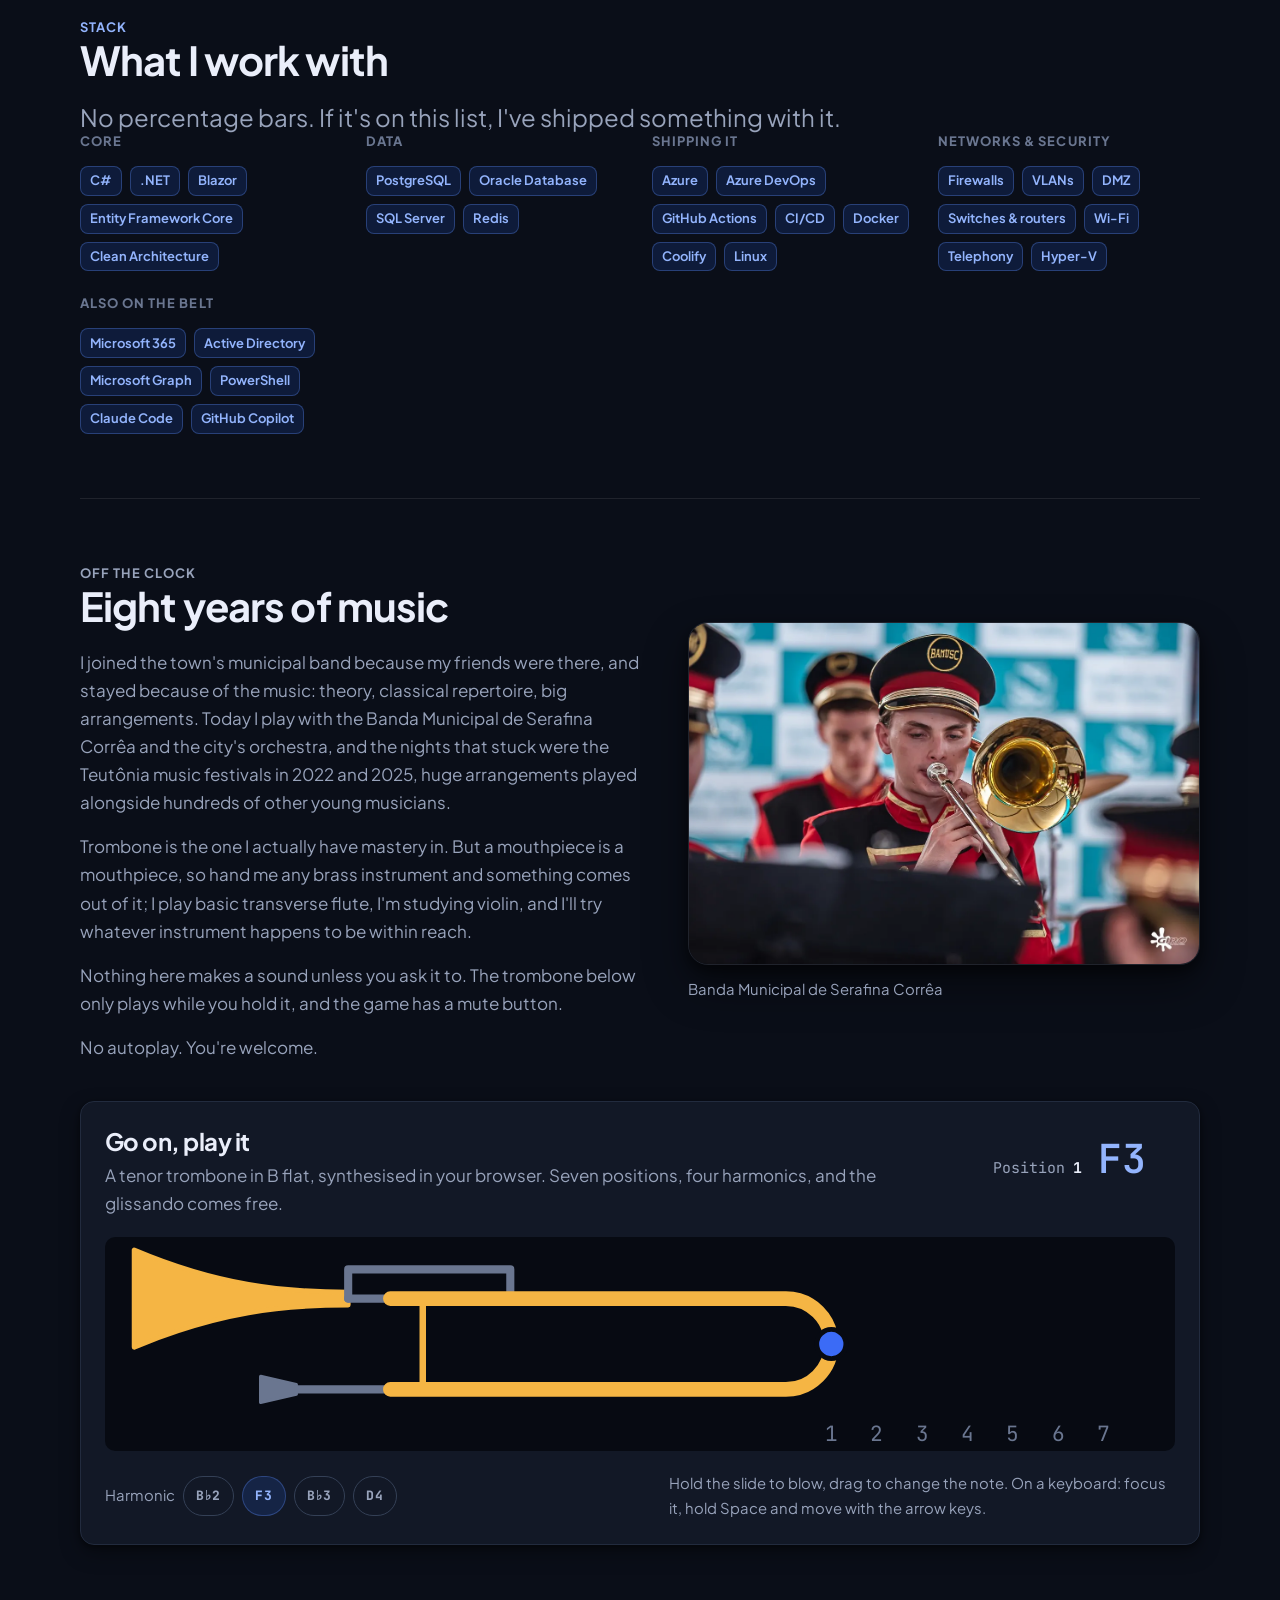
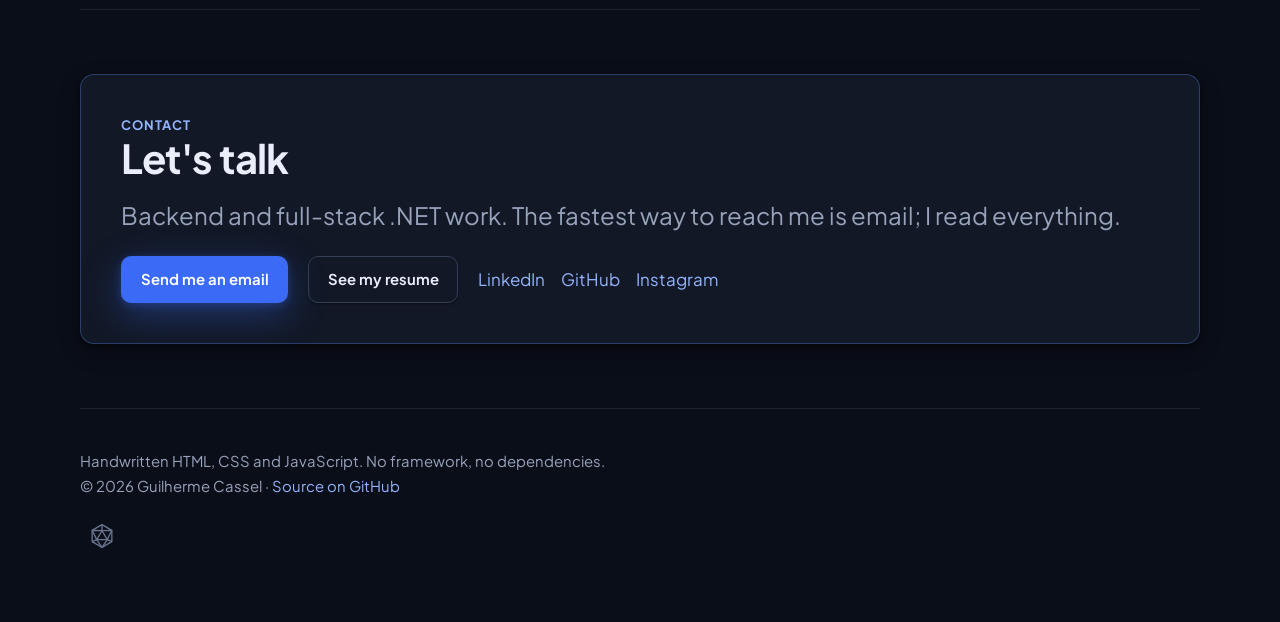
==== commit dc3ced6d: "feat: demos nos cards de projeto e linha do tempo animada Os cards de "Work" ganham demonstracoes in" ====
--- a/index.html
+++ b/index.html
@@ -153,6 +153,18 @@
   <section class="page" id="about">
     <p class="eyebrow" data-t="about.eyebrow">About</p>
     <h2 data-t="about.title">I got here by taking things apart</h2>
+
+    <!-- A história em cinco paradas, pra quem não vai ler os parágrafos.
+         Os desenhos ficam aqui; o texto de cada parada vem do JSON. -->
+    <svg class="so-desenhos" aria-hidden="true">
+      <symbol id="fase-redstone" viewBox="0 0 24 24"><path d="M12 12v8M9 20h6"/><rect x="9.500" y="5" width="5" height="7" rx="1"/><path d="M12 2v1M6.500 4.500l.8.8M17.500 4.500l-.8.8"/></symbol>
+      <symbol id="fase-campo" viewBox="0 0 24 24"><path d="M14.500 6.500a4 4 0 0 0 5 5L11 20a2.100 2.100 0 0 1-3-3Z"/><path d="M14.500 6.500 17 4l3 3-2.500 2.500"/></symbol>
+      <symbol id="fase-codigo" viewBox="0 0 24 24"><path d="m8 7-5 5 5 5M16 7l5 5-5 5M13.500 5l-3 14"/></symbol>
+      <symbol id="fase-suporte" viewBox="0 0 24 24"><rect x="3" y="4" width="18" height="12" rx="2"/><path d="M8 20h8M12 16v4"/></symbol>
+      <symbol id="fase-dev" viewBox="0 0 24 24"><path d="m12 3 9 5-9 5-9-5Z"/><path d="m3 12 9 5 9-5M3 16l9 5 9-5"/></symbol>
+    </svg>
+    <ol class="fases" data-fases><li class="fase"><svg class="fase__icone" viewBox="0 0 24 24" aria-hidden="true"><use href="#fase-redstone"/></svg><span class="fase__quando">The start</span><span class="fase__nome">Redstone contraptions in Minecraft</span></li><li class="fase"><svg class="fase__icone" viewBox="0 0 24 24" aria-hidden="true"><use href="#fase-campo"/></svg><span class="fase__quando">2020</span><span class="fase__nome">Assembling poultry and swine houses</span></li><li class="fase"><svg class="fase__icone" viewBox="0 0 24 24" aria-hidden="true"><use href="#fase-codigo"/></svg><span class="fase__quando">2022</span><span class="fase__nome">First code: Minecraft add-ons</span></li><li class="fase"><svg class="fase__icone" viewBox="0 0 24 24" aria-hidden="true"><use href="#fase-suporte"/></svg><span class="fase__quando">2023</span><span class="fase__nome">.NET, and IT support at RGO</span></li><li class="fase"><svg class="fase__icone" viewBox="0 0 24 24" aria-hidden="true"><use href="#fase-dev"/></svg><span class="fase__quando">2024</span><span class="fase__nome">On the dev team</span></li></ol>
+
     <div class="about">
       <div class="about__text" data-about-text><p>Before it was C#, it was redstone contraptions in Minecraft. Same pleasure, smaller scale: watching something absurdly complex finally click. In 2022 I started writing add-ons and plugins for Minecraft Java, realised programming was exactly that feeling, and went looking for heavier languages. I landed on .NET in 2023 and never left.</p><p>Between 15 and 19 I worked freelance assembling dark poultry houses and swine facilities: feeders, nipple drinkers, curtains, emergency openings, misting systems, exhaust fans, plumbing, water tanks. Follow the manual, test the sensors, no duct tape, hand it over working. I may look like a skinny dev, but I know what it's like to be out in the field and have to solve it right there.</p><p>At RGO I started in IT support, because that was the opening. A year in, I could see how much of the company could be fixed with code, so I asked for the role change, and got it. Today I'm on the dev team: we review each other's code, decide architecture together, and nothing ships without every party signing off.</p><p>I use AI the same way I use anything else on the belt. Coding agents and LLMs speed up implementation, refactoring and documentation, and they only work because the spec exists before the first prompt: a model without a spec produces fast and gets thrown away fast. I review and answer for every line that reaches production. The tool speeds up the typing, not the decision.</p><p>Outside of that: video games, board games, D&amp;D, cooking something I've never made before, and an amount of coffee that would worry a doctor. I don't listen to music while I work; I end up listening to the music instead of working.</p></div>
       <aside class="about__aside">
@@ -226,7 +238,7 @@
     <h2 data-t="projects.title">Things I built that people use</h2>
     <p class="lead" data-t="projects.lead">Problem, decision, result. Everything below was built for production at an industrial machinery manufacturer.</p>
 
-    <div class="work" data-work><article class="card card--interactive work-card"><div class="work-card__head"><h3>RgoSystem</h3><span class="badge badge--live">in production</span></div><dl><div><dt>The problem</dt><dd>The ERP doesn't cover everything the company needs. What it doesn't cover turns into spreadsheets and undocumented workflows that live in someone's head.</dd></div><div><dt>The call I made</dt><dd>Blazor Server, because the backend is already C# and I wasn't giving up end-to-end type safety to write a web app. Direct data access through EF Core instead of standing up an API microservice for a system that is centralised anyway; mapped to the last millimetre.</dd></div><div><dt>What changed</dt><dd>One place for the company's automations, with the workflows documented instead of improvised. Over 60 people use it daily, and it has never gone down on me.</dd></div></dl><div class="row"><span class="badge">C#</span><span class="badge">.NET</span><span class="badge">Blazor Server</span><span class="badge">EF Core</span><span class="badge">Oracle</span></div></article><article class="card card--interactive work-card"><div class="work-card__head"><h3>Protheus label printing</h3><span class="badge badge--live">in production</span></div><dl><div><dt>The problem</dt><dd>Labels for incoming and internal materials were written by hand. The pen smudged, the label faded, and the shop floor lost track of what was what.</dd></div><div><dt>The call I made</dt><dd>Pull the data straight from the ERP and drive Zebra and Elesys printers from .NET, so a label is a consequence of the record, not a second, manual truth.</dd></div><div><dt>What changed</dt><dd>Labels come out printed, current, adhesive and legible. Receiving and internal shipping stopped guessing.</dd></div></dl><div class="row"><span class="badge">C#</span><span class="badge">.NET</span><span class="badge">Zebra</span><span class="badge">Elesys</span><span class="badge">ERP integration</span></div></article><article class="card card--interactive work-card"><div class="work-card__head"><h3>Microsoft 365 signature generator</h3><span class="badge badge--live">in production</span></div><dl><div><dt>The problem</dt><dd>Email signatures were made by hand, one image at a time: heavy, inconsistent and outdated the moment someone changed roles.</dd></div><div><dt>The call I made</dt><dd>Generate them from the source of truth. Microsoft Graph already knows every user's data, so .NET renders the image from it.</dd></div><div><dt>What changed</dt><dd>100% automated, standardised across the company, transparent, crisply rasterised, and under 20 KB each.</dd></div></dl><div class="row"><span class="badge">C#</span><span class="badge">.NET</span><span class="badge">Microsoft Graph</span><span class="badge">Microsoft 365</span></div></article><article class="card card--interactive work-card"><div class="work-card__head"><h3>Azure delivery pipeline</h3><span class="badge badge--live">infrastructure</span></div><dl><div><dt>The problem</dt><dd>Applications were published by building to a folder and ClickOnce, tied to local infrastructure, with no repeatable path from commit to production.</dd></div><div><dt>The call I made</dt><dd>Put a new ASP.NET app on Azure and build the whole path properly: resource group, app service plan, Key Vault, virtual network, NAT gateway with a fixed outbound IP, custom domain, and GitHub Actions deploying per branch.</dd></div><div><dt>What changed</dt><dd>A commit to the right branch became a deploy, end to end. It worked, and we still left Azure over performance; what I learned there went into the self-hosted setup in the next card.</dd></div></dl><div class="row"><span class="badge">Azure</span><span class="badge">Azure DevOps</span><span class="badge">GitHub Actions</span><span class="badge">ASP.NET</span><span class="badge">Key Vault</span></div></article><article class="card card--interactive work-card"><div class="work-card__head"><h3>Self-hosted platform in a DMZ</h3><span class="badge badge--live">in production</span></div><dl><div><dt>The problem</dt><dd>The Blazor Server app ran fine on Azure, but the performance was not good enough for daily use, and the cloud setup was dropped.</dd></div><div><dt>The call I made</dt><dd>Build it in-house from zero: a Linux VM on Hyper-V with Ubuntu Server, Coolify managing the Docker containers, and the company firewall reconfigured with an internal DMZ network that points at that VM and nothing else.</dd></div><div><dt>What changed</dt><dd>The app runs on the company's own servers, reachable from outside on the company domain, with external traffic confined to the DMZ. And it is fast: performance stopped being a topic.</dd></div></dl><div class="row"><span class="badge">Ubuntu Server</span><span class="badge">Hyper-V</span><span class="badge">Coolify</span><span class="badge">Docker</span><span class="badge">Blazor Server</span><span class="badge">Firewall</span><span class="badge">DMZ</span></div></article></div>
+    <div class="work" data-work><article class="card card--interactive work-card"><div class="work-card__head"><h3>RgoSystem</h3><span class="badge badge--live">in production</span></div><dl><div><dt>The problem</dt><dd>The ERP doesn't cover everything the company needs. What it doesn't cover turns into spreadsheets and undocumented workflows that live in someone's head.</dd></div><div><dt>The call I made</dt><dd>Blazor Server, because the backend is already C# and I wasn't giving up end-to-end type safety to write a web app. Direct data access through EF Core instead of standing up an API microservice for a system that is centralised anyway; mapped to the last millimetre.</dd></div><div><dt>What changed</dt><dd>One place for the company's automations, with the workflows documented instead of improvised. Over 60 people use it daily, and it has never gone down on me.</dd></div></dl><div class="work-card__demo" data-demo="sheets"></div><div class="row"><span class="badge">C#</span><span class="badge">.NET</span><span class="badge">Blazor Server</span><span class="badge">EF Core</span><span class="badge">Oracle</span></div></article><article class="card card--interactive work-card"><div class="work-card__head"><h3>Protheus label printing</h3><span class="badge badge--live">in production</span></div><dl><div><dt>The problem</dt><dd>Labels for incoming and internal materials were written by hand. The pen smudged, the label faded, and the shop floor lost track of what was what.</dd></div><div><dt>The call I made</dt><dd>Pull the data straight from the ERP and drive Zebra and Elesys printers from .NET, so a label is a consequence of the record, not a second, manual truth.</dd></div><div><dt>What changed</dt><dd>Labels come out printed, current, adhesive and legible. Receiving and internal shipping stopped guessing.</dd></div></dl><div class="work-card__demo" data-demo="label"></div><div class="row"><span class="badge">C#</span><span class="badge">.NET</span><span class="badge">Zebra</span><span class="badge">Elesys</span><span class="badge">ERP integration</span></div></article><article class="card card--interactive work-card"><div class="work-card__head"><h3>Microsoft 365 signature generator</h3><span class="badge badge--live">in production</span></div><dl><div><dt>The problem</dt><dd>Email signatures were made by hand, one image at a time: heavy, inconsistent and outdated the moment someone changed roles.</dd></div><div><dt>The call I made</dt><dd>Generate them from the source of truth. Microsoft Graph already knows every user's data, so .NET renders the image from it.</dd></div><div><dt>What changed</dt><dd>100% automated, standardised across the company, transparent, crisply rasterised, and under 20 KB each.</dd></div></dl><div class="work-card__demo" data-demo="signature"></div><div class="row"><span class="badge">C#</span><span class="badge">.NET</span><span class="badge">Microsoft Graph</span><span class="badge">Microsoft 365</span></div></article><article class="card card--interactive work-card"><div class="work-card__head"><h3>Azure delivery pipeline</h3><span class="badge badge--live">infrastructure</span></div><dl><div><dt>The problem</dt><dd>Applications were published by building to a folder and ClickOnce, tied to local infrastructure, with no repeatable path from commit to production.</dd></div><div><dt>The call I made</dt><dd>Put a new ASP.NET app on Azure and build the whole path properly: resource group, app service plan, Key Vault, virtual network, NAT gateway with a fixed outbound IP, custom domain, and GitHub Actions deploying per branch.</dd></div><div><dt>What changed</dt><dd>A commit to the right branch became a deploy, end to end. It worked, and we still left Azure over performance; what I learned there went into the self-hosted setup in the next card.</dd></div></dl><div class="row"><span class="badge">Azure</span><span class="badge">Azure DevOps</span><span class="badge">GitHub Actions</span><span class="badge">ASP.NET</span><span class="badge">Key Vault</span></div></article><article class="card card--interactive work-card"><div class="work-card__head"><h3>Self-hosted platform in a DMZ</h3><span class="badge badge--live">in production</span></div><dl><div><dt>The problem</dt><dd>The Blazor Server app ran fine on Azure, but the performance was not good enough for daily use, and the cloud setup was dropped.</dd></div><div><dt>The call I made</dt><dd>Build it in-house from zero: a Linux VM on Hyper-V with Ubuntu Server, Coolify managing the Docker containers, and the company firewall reconfigured with an internal DMZ network that points at that VM and nothing else.</dd></div><div><dt>What changed</dt><dd>The app runs on the company's own servers, reachable from outside on the company domain, with external traffic confined to the DMZ. And it is fast: performance stopped being a topic.</dd></div></dl><div class="work-card__demo" data-demo="net"></div><div class="row"><span class="badge">Ubuntu Server</span><span class="badge">Hyper-V</span><span class="badge">Coolify</span><span class="badge">Docker</span><span class="badge">Blazor Server</span><span class="badge">Firewall</span><span class="badge">DMZ</span></div></article></div>
 
     <h3 class="side__title" data-t="projects.sideTitle">Side projects</h3>
     <p class="muted" data-t="projects.sideLead">Small things I built for myself, out in the open on GitHub.</p>
--- a/assets/css/site.css
+++ b/assets/css/site.css
@@ -521,6 +521,211 @@
   }
 }
 
+/* ---------- As fases do "Sobre" -------------------------------
+   Cinco paradas ligadas por um fio. No celular viram uma coluna. */
+.so-desenhos { position: absolute; width: 0; height: 0; overflow: hidden; }
+.fases {
+  list-style: none; padding: 0; margin: var(--s-6) 0 var(--s-10);
+  display: grid; grid-template-columns: repeat(5, minmax(0, 1fr)); gap: var(--s-4);
+}
+.fase { position: relative; display: grid; gap: var(--s-1); justify-items: start; align-content: start; }
+/* o fio que liga uma parada à próxima */
+.fase:not(:last-child)::after {
+  content: ""; position: absolute; top: 21px; left: 52px; right: calc(var(--s-4) * -1 + 8px);
+  height: 1px; background: var(--border-strong);
+}
+.fase__icone {
+  width: 44px; height: 44px; padding: 10px; margin-bottom: var(--s-2);
+  border: 1px solid var(--brand-border); border-radius: var(--r-md);
+  background: var(--brand-subtle); color: var(--brand-text);
+  fill: none; stroke: currentColor; stroke-width: 1.7;
+  stroke-linecap: round; stroke-linejoin: round;
+}
+.fase:last-child .fase__icone { background: var(--brand); color: var(--text-on-brand); border-color: transparent; }
+.fase__quando {
+  font-family: var(--font-mono); font-size: var(--t-xs);
+  letter-spacing: var(--tracking-wide); text-transform: uppercase; color: var(--text-subtle);
+}
+.fase__nome { font-size: var(--t-sm); font-weight: 600; line-height: var(--lh-snug); }
+
+/* A animação: um sinal de redstone percorrendo o circuito.
+
+   Quando a linha entra na tela (o site.js põe .esta-ligada), o sinal
+   sai da primeira parada e vai acendendo uma por uma: o fio se
+   desenha em vermelho-redstone, o ícone seguinte "recebe energia" e
+   cada um reage do seu jeito. Depois disso, de tempos em tempos um
+   pulso volta a correr o fio, como um relógio de redstone.
+
+   --i é a posição da parada (0 a 4) e decide o atraso de tudo. */
+.fase:nth-child(1) { --i: 0; } .fase:nth-child(2) { --i: 1; } .fase:nth-child(3) { --i: 2; }
+.fase:nth-child(4) { --i: 3; } .fase:nth-child(5) { --i: 4; }
+.fases { --passo: 420ms; --fio-vazio: scaleX(0); }
+
+/* o pulso que corre o fio depois que tudo acendeu */
+.fase:not(:last-child)::before {
+  content: ""; position: absolute; z-index: 1;
+  top: 18px; left: 52px; width: 7px; height: 7px; border-radius: 2px;
+  background: var(--accent-warm); box-shadow: 0 0 10px 2px var(--accent-warm);
+  opacity: 0;
+}
+.fase__icone { transition: transform var(--d-normal) var(--e-spring), box-shadow var(--d-normal) var(--e-out); }
+.fase:hover .fase__icone { transform: translateY(-3px) scale(1.06); box-shadow: 0 0 0 4px var(--brand-subtle); }
+
+@media (prefers-reduced-motion: no-preference) {
+  /* antes do sinal chegar: circuito desligado */
+  .js .fases:not(.esta-ligada) .fase__icone { opacity: 0.25; transform: scale(0.8); filter: grayscale(1); }
+  .js .fases:not(.esta-ligada) .fase__quando,
+  .js .fases:not(.esta-ligada) .fase__nome { opacity: 0; }
+  .js .fases:not(.esta-ligada) .fase::after { transform: var(--fio-vazio); }
+
+  .fase::after { transform-origin: left top; }
+
+  .esta-ligada .fase__icone {
+    animation: fase-liga 620ms var(--e-spring) backwards;
+    animation-delay: calc(var(--i) * var(--passo));
+  }
+  .esta-ligada .fase__quando, .esta-ligada .fase__nome {
+    animation: fase-texto 420ms var(--e-out) backwards;
+    animation-delay: calc(var(--i) * var(--passo) + 160ms);
+  }
+  .esta-ligada .fase::after {
+    animation: fase-fio var(--passo) linear backwards;
+    animation-delay: calc(var(--i) * var(--passo) + 200ms);
+  }
+  /* o relógio: um pulso a cada 7s, cada trecho no seu tempo */
+  .esta-ligada .fase:not(:last-child)::before {
+    animation: fase-pulso 7s linear infinite;
+    animation-delay: calc(3.2s + var(--i) * 380ms);
+  }
+
+  /* cada parada reage do seu jeito quando a energia chega */
+  .esta-ligada .fase:nth-child(1) .fase__icone use { animation: tocha 2.4s ease-in-out 600ms infinite; }
+  .esta-ligada .fase:nth-child(2) .fase__icone use {
+    transform-origin: 12px 12px;
+    animation: aperta 700ms var(--e-in-out) calc(1 * var(--passo) + 300ms) 2;
+  }
+  .esta-ligada .fase:nth-child(3) .fase__icone use { animation: pisca 520ms steps(2) calc(2 * var(--passo) + 300ms) 3; }
+  .esta-ligada .fase:nth-child(4) .fase__icone use { animation: liga-tela 900ms var(--e-out) calc(3 * var(--passo) + 200ms) both; }
+  .esta-ligada .fase:nth-child(5) .fase__icone use {
+    transform-origin: 12px 12px;
+    animation: empilha 800ms var(--e-spring) calc(4 * var(--passo) + 200ms) both;
+  }
+}
+
+@keyframes fase-liga {
+  0%   { opacity: 0.25; transform: scale(0.8); filter: grayscale(1); }
+  45%  { opacity: 1; transform: scale(1.18); filter: grayscale(0) drop-shadow(0 0 12px var(--accent-warm)); }
+  100% { opacity: 1; transform: scale(1); filter: none; }
+}
+@keyframes fase-texto {
+  from { opacity: 0; transform: translateY(6px); }
+  to   { opacity: 1; transform: none; }
+}
+/* o fio nasce vermelho e aceso, e esfria até a cor de sempre */
+@keyframes fase-fio {
+  0%   { transform: var(--fio-vazio); background: var(--accent-warm); box-shadow: 0 0 8px 1px var(--accent-warm); }
+  70%  { transform: none; background: var(--accent-warm); box-shadow: 0 0 8px 1px var(--accent-warm); }
+  100% { transform: none; background: var(--border-strong); box-shadow: none; }
+}
+/* anda o trecho inteiro num pedacinho do ciclo e some o resto do tempo */
+@keyframes fase-pulso {
+  0%   { opacity: 0; left: 52px; }
+  1%   { opacity: 1; }
+  5%   { opacity: 1; left: calc(100% + var(--s-4) - 14px); }
+  6%, 100% { opacity: 0; left: calc(100% + var(--s-4) - 14px); }
+}
+@keyframes tocha   { 50% { filter: drop-shadow(0 0 3px var(--accent-warm)); stroke: var(--accent-warm); } }
+@keyframes aperta  { 50% { transform: rotate(-28deg); } }
+@keyframes pisca   { 50% { opacity: 0.15; } }
+@keyframes liga-tela { 0% { opacity: 0.2; } 30% { opacity: 1; filter: brightness(2.2); } 100% { opacity: 1; filter: none; } }
+@keyframes empilha { 0% { transform: translateY(-5px) scaleY(1.25); } 100% { transform: none; } }
+
+@media (max-width: 760px) {
+  /* em coluna o fio é vertical: cresce pra baixo, e o pulso fica de fora */
+  .fases { --fio-vazio: scaleY(0); }
+  .fase:not(:last-child)::before { display: none; }
+  .fases { grid-template-columns: 1fr; gap: var(--s-3); }
+  .fase { grid-template-columns: 44px 1fr; column-gap: var(--s-4); align-items: center; }
+  .fase__icone { grid-row: span 2; margin-bottom: 0; }
+  .fase__quando { align-self: end; }
+  .fase__nome { align-self: start; }
+  .fase:not(:last-child)::after { top: 46px; bottom: calc(var(--s-3) * -1 + 2px); left: 21px; right: auto; width: 1px; height: auto; }
+}
+
+/* ---------- Demonstrações dentro dos cards --------------------
+   O espaço nasce vazio e só ganha borda quando o demos.js preenche,
+   pra não sobrar uma caixa oca se o script não chegar. */
+.work-card__demo.esta-pronta {
+  margin-top: var(--s-5); padding: var(--s-4);
+  border: 1px solid var(--border); border-radius: var(--r-md);
+  background: var(--bg-sunken);
+  display: grid; gap: var(--s-3);
+}
+.demo__campos { display: grid; gap: var(--s-2); grid-template-columns: repeat(auto-fit, minmax(110px, 1fr)); }
+.demo__campo { display: grid; gap: 2px; font-size: var(--t-xs); color: var(--text-subtle); min-width: 0; }
+.demo__campo .field { font-size: var(--t-sm); padding: 0.4em 0.6em; min-width: 0; width: 100%; }
+.demo__rotulo { font-size: var(--t-xs); color: var(--text-subtle); font-family: var(--font-mono); }
+.demo__nota { font-size: var(--t-xs); color: var(--text-subtle); }
+.demo__linha { display: flex; align-items: center; justify-content: space-between; gap: var(--s-3); flex-wrap: wrap; }
+.demo__linha .chip-btn { height: 32px; }
+.demo__codigo {
+  margin: 0; padding: var(--s-3); overflow-x: auto;
+  border-radius: var(--r-sm); background: var(--bg);
+  font-family: var(--font-mono); font-size: var(--t-xs); line-height: 1.5; color: var(--text-muted);
+}
+
+/* A etiqueta é papel: branca com tinta preta nos dois temas. */
+.etiqueta { display: block; width: 100%; max-width: 360px; height: auto; margin-inline: auto; }
+.etiqueta__papel { fill: #fff; stroke: #cbd5e1; }
+.etiqueta__barra { fill: #000; }
+.etiqueta text { fill: #000; font-family: var(--font-mono); }
+.etiqueta__titulo { font-size: 17px; font-weight: 600; font-family: var(--font-sans) !important; }
+.etiqueta__digitos { font-size: 12px; letter-spacing: 0.18em; }
+.etiqueta__lote { font-size: 12px; font-weight: 600; }
+.etiqueta__data { font-size: 11px; text-anchor: end; }
+
+/* E-mail tem fundo branco, então a prévia da assinatura também. */
+.assinatura__email { padding: var(--s-3); border-radius: var(--r-sm); background: #fff; overflow: hidden; }
+.assinatura__tela { display: block; width: 100%; max-width: 380px; height: auto; }
+
+/* Seis planilhas soltas que se juntam num painel. Quem troca o
+   estado é a classe .depois; o movimento é todo daqui. */
+.planilhas { display: block; width: 100%; height: auto; }
+.planilha {
+  transform: translate(calc(var(--x) * 1px), calc(var(--y) * 1px)) rotate(var(--giro));
+  transition: transform var(--d-slow) var(--e-in-out), opacity var(--d-slow) var(--e-out);
+}
+.planilha__folha { fill: var(--bg-elevated); stroke: var(--border-strong); }
+.planilha__topo { fill: var(--success); opacity: 0.75; }
+.planilha__grade { stroke: var(--border-strong); fill: none; }
+.depois .planilha { transform: translate(128px, 57px) rotate(0deg) scale(0.4); opacity: 0; }
+.painel { opacity: 0; transition: opacity var(--d-slow) var(--e-out); }
+.depois .painel { opacity: 1; transition-delay: 220ms; }
+.painel__fundo { fill: var(--bg-elevated); stroke: var(--brand-border); }
+.painel__topo { fill: var(--brand); }
+.painel__kpi { fill: var(--brand-subtle); stroke: var(--brand-border); }
+.painel__barra { fill: var(--brand); }
+
+/* O caminho de fora até a aplicação. */
+.rede { display: block; width: 100%; height: auto; }
+.rede__no rect { fill: var(--bg-elevated); stroke: var(--border-strong); }
+.rede__no text { fill: var(--text); font-size: 11px; font-family: var(--font-mono); text-anchor: middle; }
+.rede__no--firewall rect { stroke: var(--accent-warm); }
+.rede__no--app rect { fill: var(--brand); stroke: transparent; }
+.rede__no--app text { fill: var(--text-on-brand); }
+.rede__no--interno rect { stroke-dasharray: 3 3; }
+.rede__no--interno text { fill: var(--text-subtle); }
+.rede__dmz { fill: none; stroke: var(--brand-border); stroke-dasharray: 5 4; }
+.rede__titulo { fill: var(--brand-text); font-size: 11px; font-family: var(--font-mono); font-weight: 600; letter-spacing: 0.12em; }
+.rede__legenda { fill: var(--text-subtle); font-size: 9.5px; font-family: var(--font-mono); text-anchor: middle; }
+.rede__fio { stroke: var(--border-strong); stroke-width: 1.5; fill: none; }
+.rede__fio--interno { stroke-dasharray: 3 3; }
+.rede__pacote { fill: var(--accent-gold); }
+
+@media (prefers-reduced-motion: reduce) {
+  .planilha, .painel { transition: none; }
+}
+
 /* ---------- Trombone tocável ---------------------------------
    O desenho é um SVG de linhas grossas: os tubos são traço, não
    preenchimento. A vara anda pela variável --vara, em unidades do
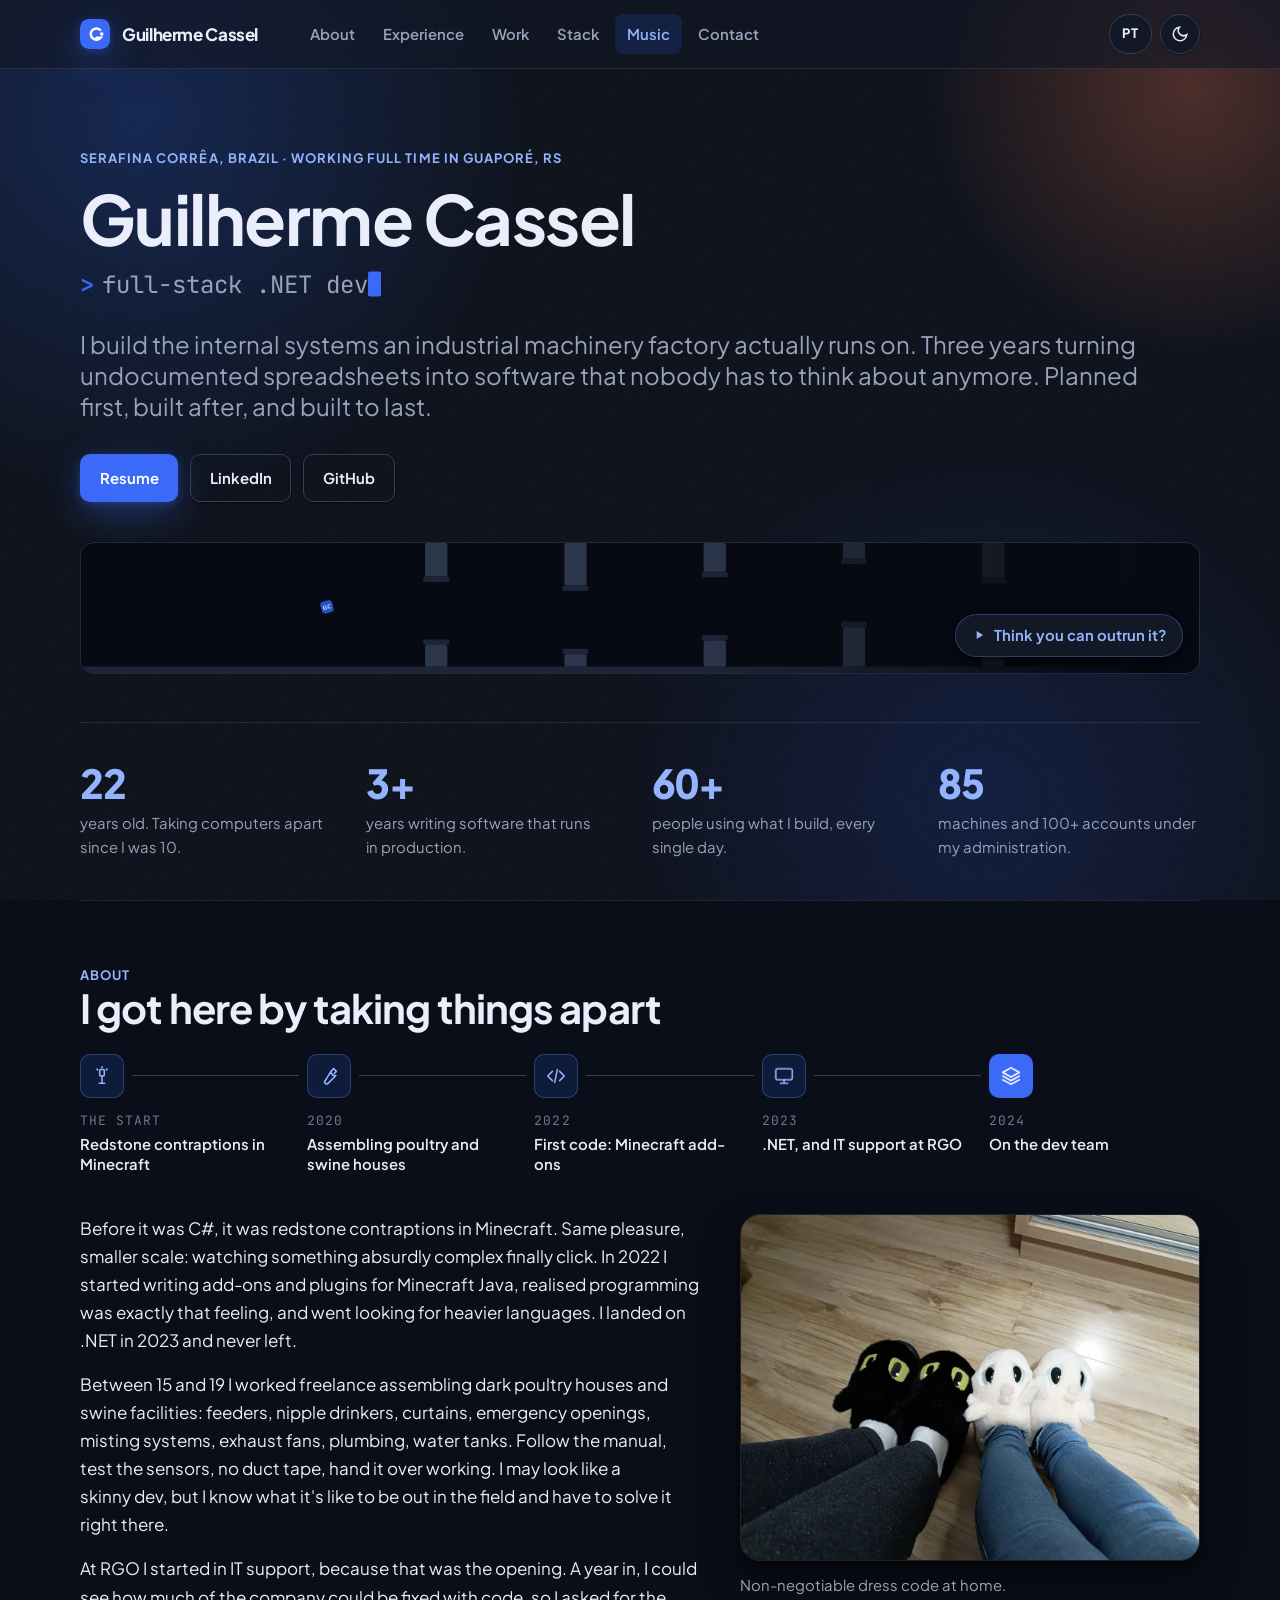
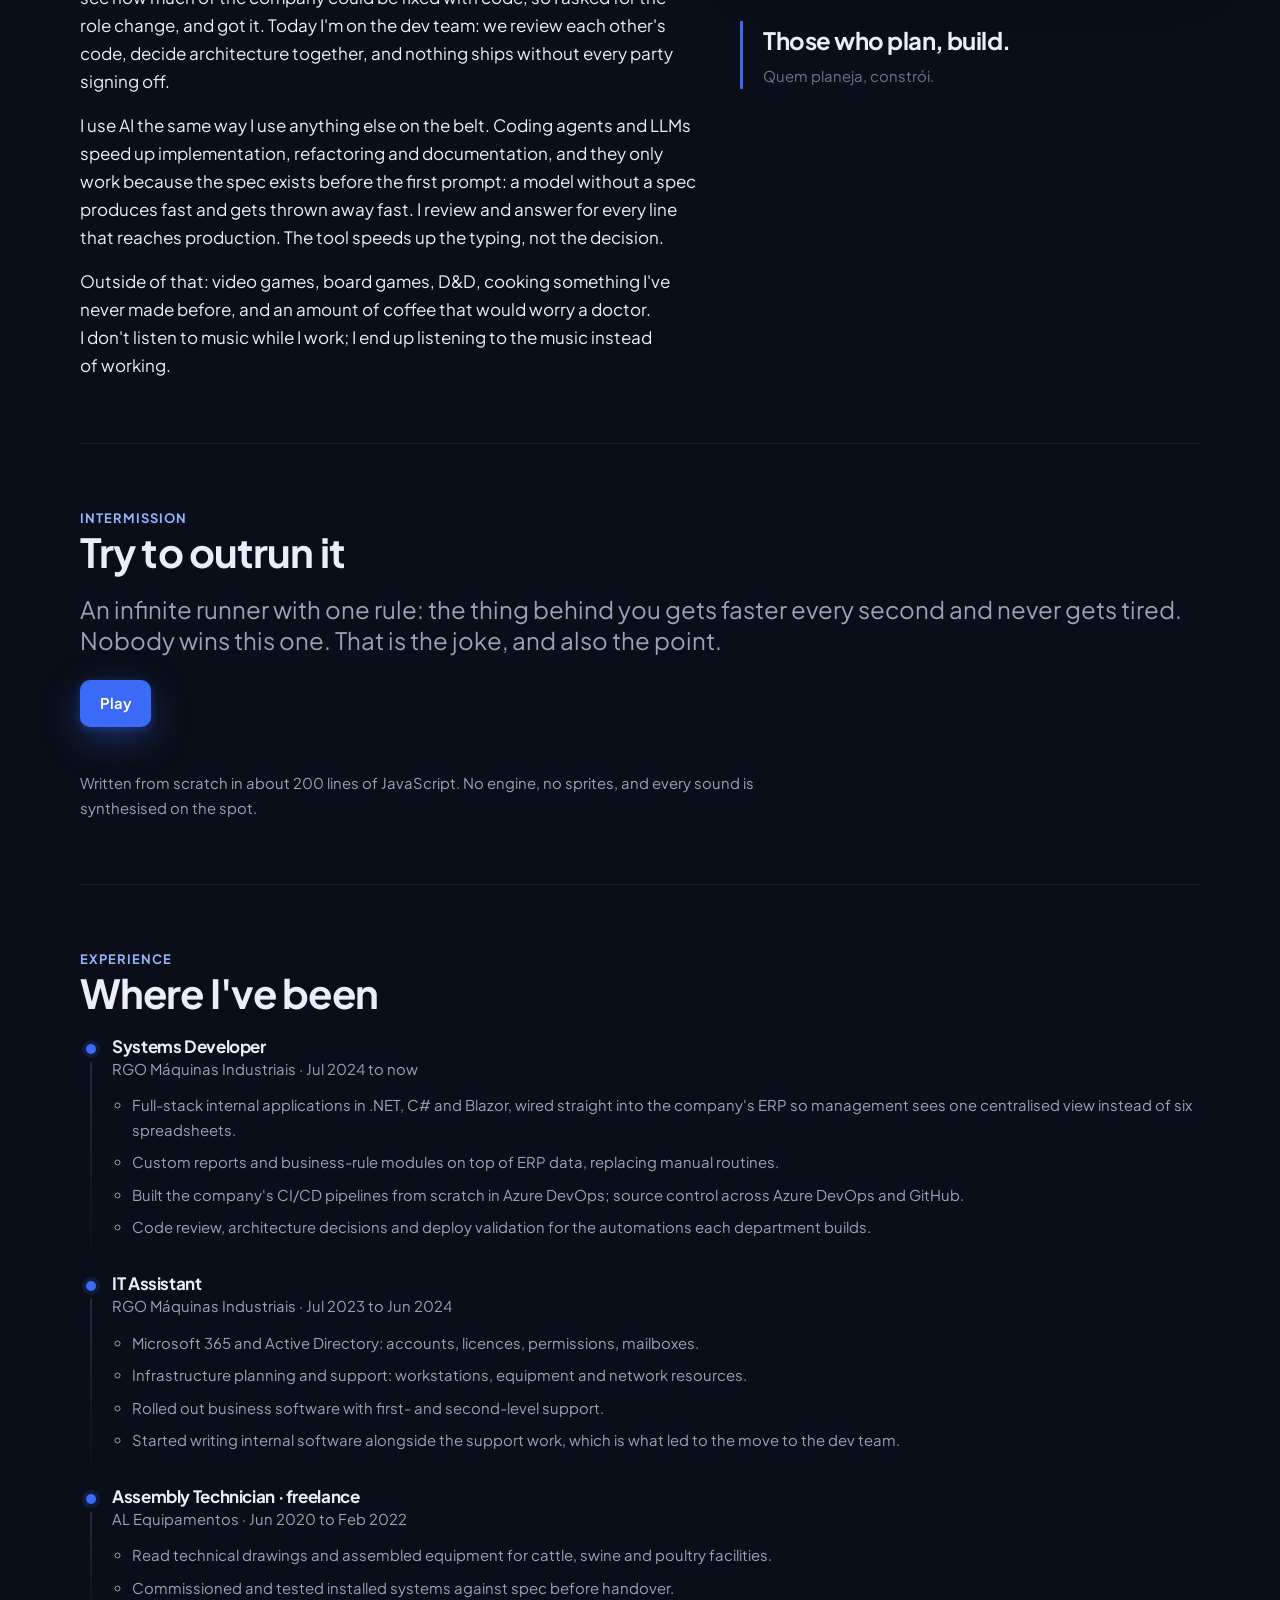
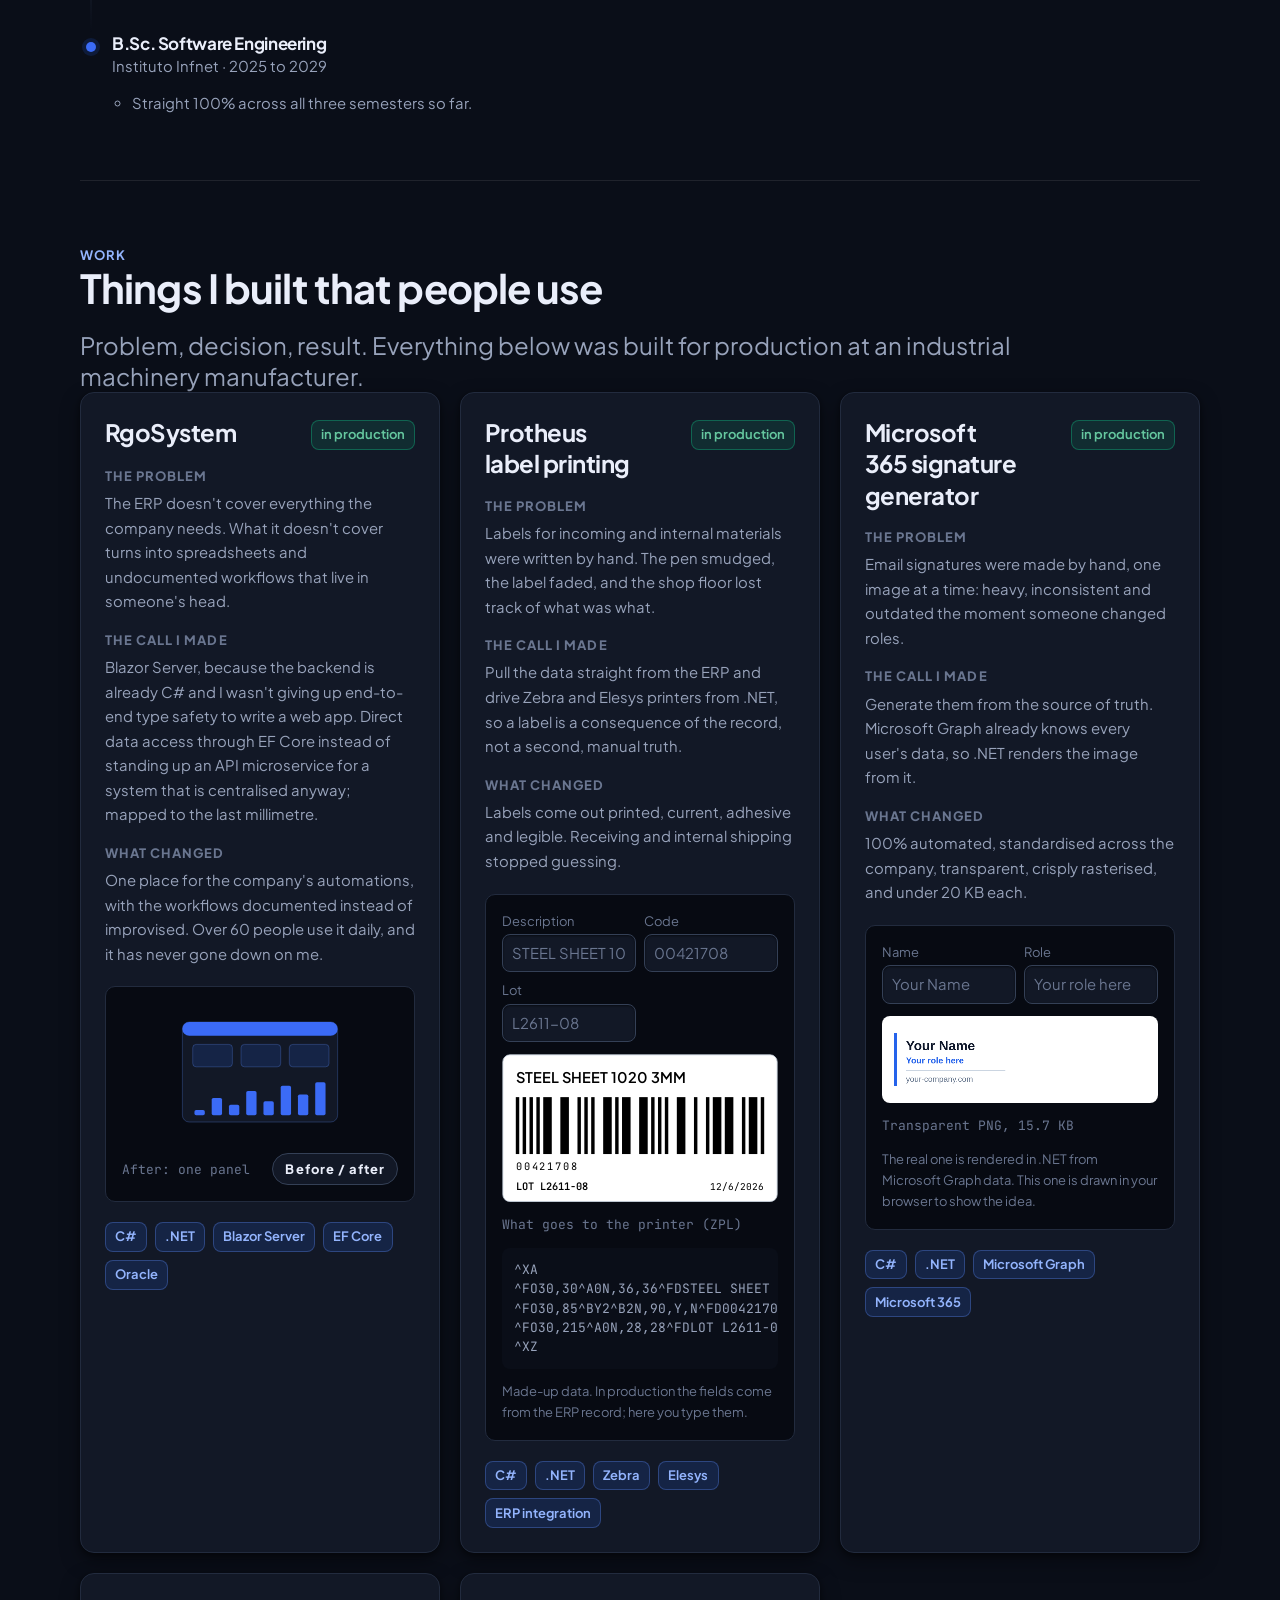
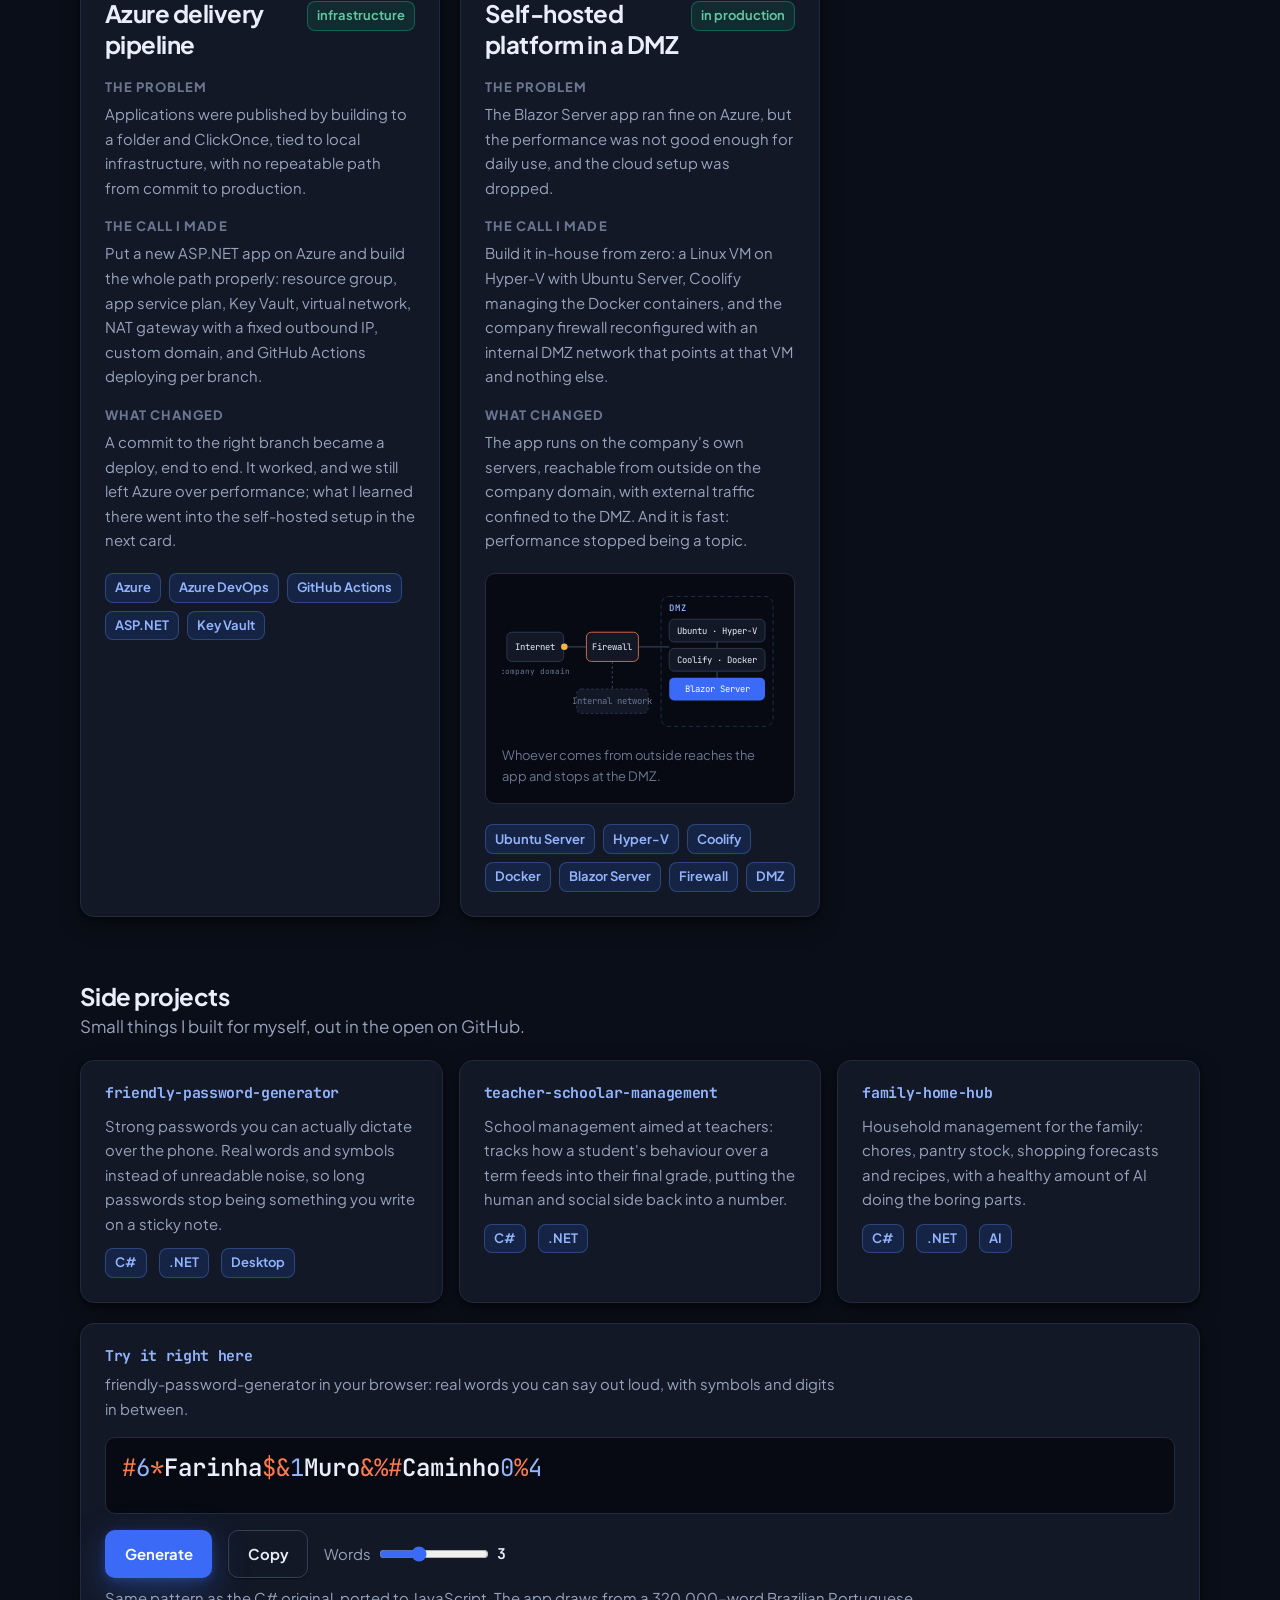
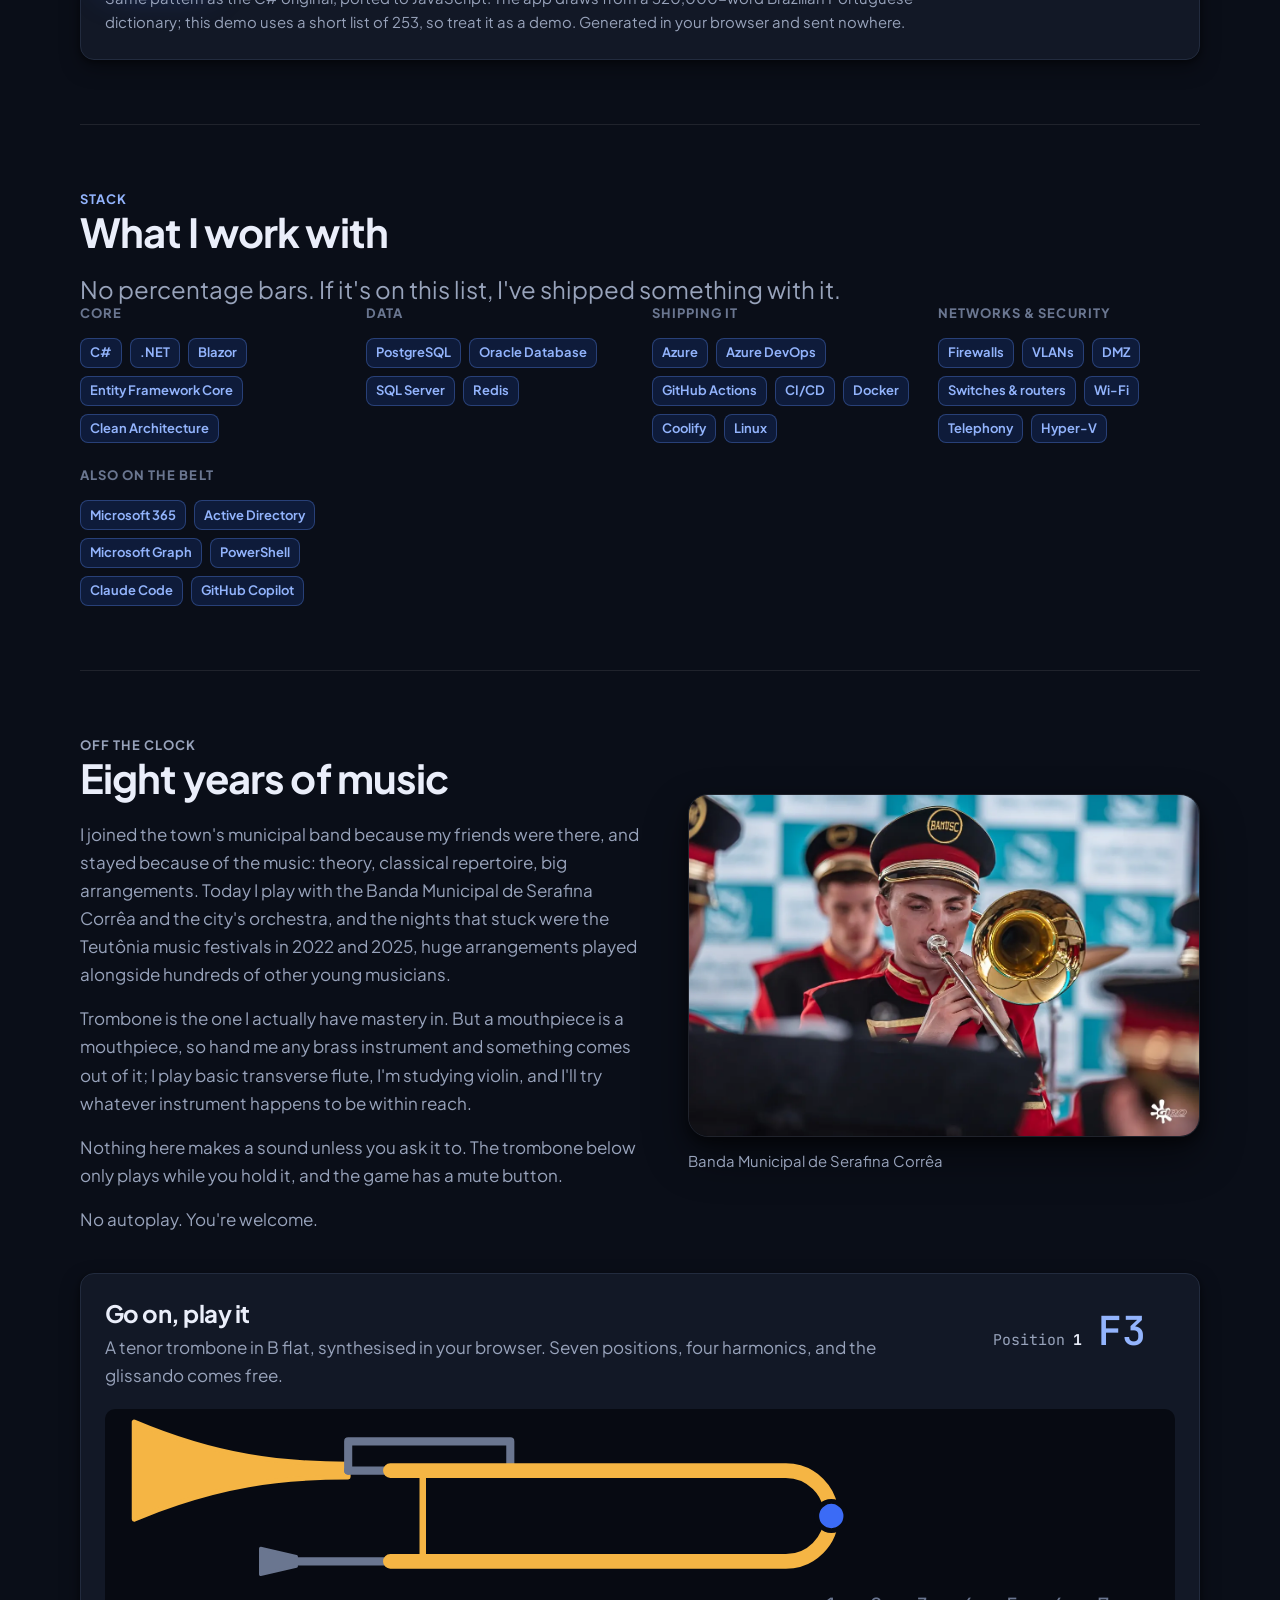
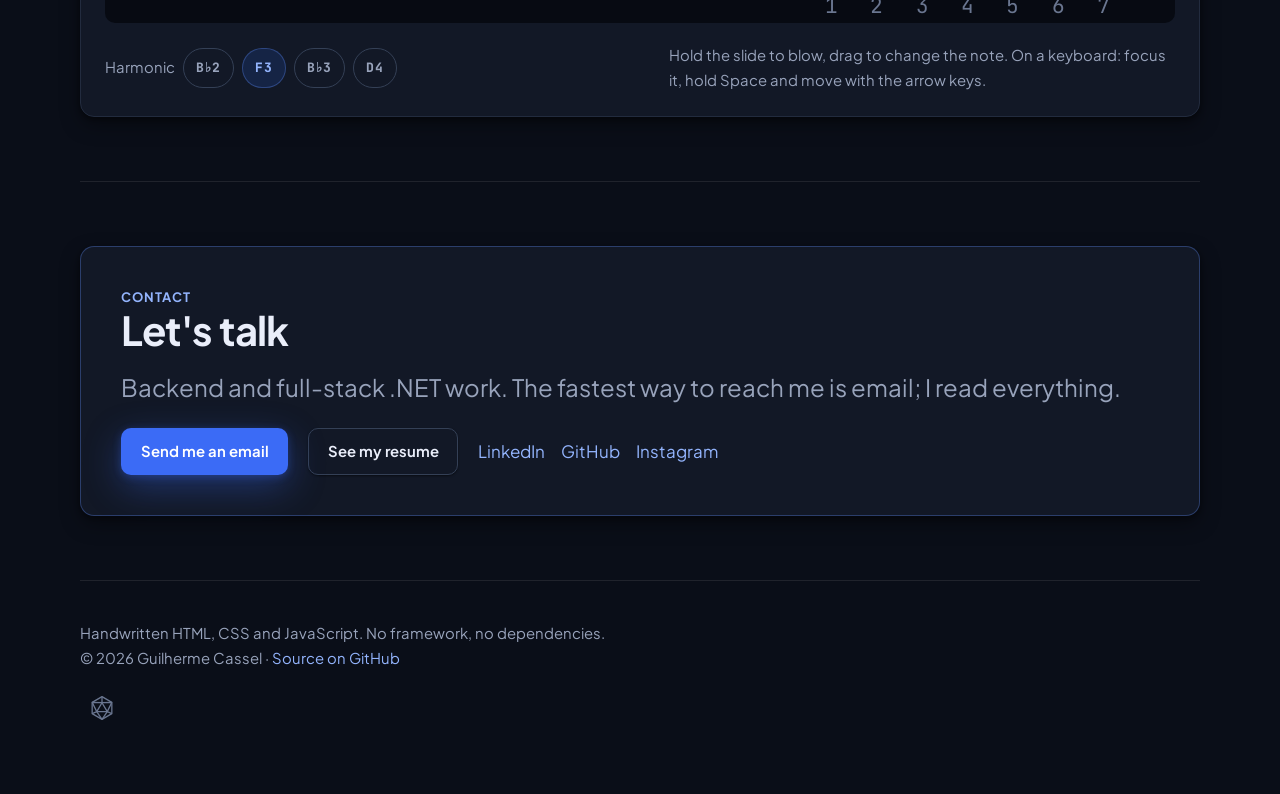
==== commit b49335ea: "feat: previa do jogo no topo da pagina Uma faixa abaixo dos botoes do hero onde o jogo se joga sozin" ====
--- a/index.html
+++ b/index.html
@@ -144,6 +144,16 @@
         <span data-t="hero.ctaSecondary">GitHub</span>
       </a>
     </div>
+
+    <!-- Uma janelinha onde o jogo se joga sozinho (assets/js/previa.js).
+         Clicar leva pro jogo de verdade, lá embaixo. -->
+    <a class="hero__previa" href="#jogo" data-previa data-label="game.previewLabel" aria-label="Play the game">
+      <canvas aria-hidden="true"></canvas>
+      <span class="hero__previa-chamada">
+        <svg viewBox="0 0 24 24" aria-hidden="true"><path d="M8 5v14l11-7Z"/></svg>
+        <span data-t="game.previewCta">Think you can outrun it?</span>
+      </span>
+    </a>
   </section>
 
   <section class="page stats-section" aria-label="Numbers">
--- a/assets/css/site.css
+++ b/assets/css/site.css
@@ -521,6 +521,40 @@
   }
 }
 
+/* ---------- Prévia do jogo no topo ----------------------------
+   Uma faixa baixa onde o jogo se joga sozinho. As bordas somem num
+   degradê pra ela parecer uma janela, não uma caixa. */
+.hero__previa {
+  position: relative; display: block;
+  margin-top: var(--s-10); height: 132px;
+  border: 1px solid var(--border); border-radius: var(--r-lg);
+  background: var(--bg-sunken); overflow: hidden;
+  text-decoration: none; color: inherit;
+  transition: border-color var(--d-fast) var(--e-out), transform var(--d-normal) var(--e-spring);
+}
+.hero__previa:hover { border-color: var(--brand-border); transform: translateY(-2px); }
+.hero__previa canvas {
+  display: block; width: 100%; height: 100%;
+  opacity: 0; transition: opacity var(--d-slow) var(--e-out);
+  -webkit-mask-image: linear-gradient(90deg, #000 55%, transparent 96%);
+          mask-image: linear-gradient(90deg, #000 55%, transparent 96%);
+}
+.hero__previa.esta-pronta canvas { opacity: 0.85; }
+.hero__previa-chamada {
+  position: absolute; right: var(--s-4); bottom: var(--s-4);
+  display: inline-flex; align-items: center; gap: var(--s-2);
+  padding: var(--s-2) var(--s-4);
+  border: 1px solid var(--brand-border); border-radius: var(--r-full);
+  background: var(--bg-elevated); box-shadow: var(--sh-2);
+  font-size: var(--t-sm); font-weight: 650; color: var(--brand-text);
+}
+.hero__previa-chamada svg { width: 14px; height: 14px; fill: currentColor; }
+@media (max-width: 760px) {
+  .hero__previa { height: 110px; margin-top: var(--s-8); }
+  .hero__previa-chamada { right: var(--s-3); bottom: var(--s-3); }
+}
+@media (prefers-reduced-motion: reduce) { .hero__previa:hover { transform: none; } }
+
 /* ---------- As fases do "Sobre" -------------------------------
    Cinco paradas ligadas por um fio. No celular viram uma coluna. */
 .so-desenhos { position: absolute; width: 0; height: 0; overflow: hidden; }
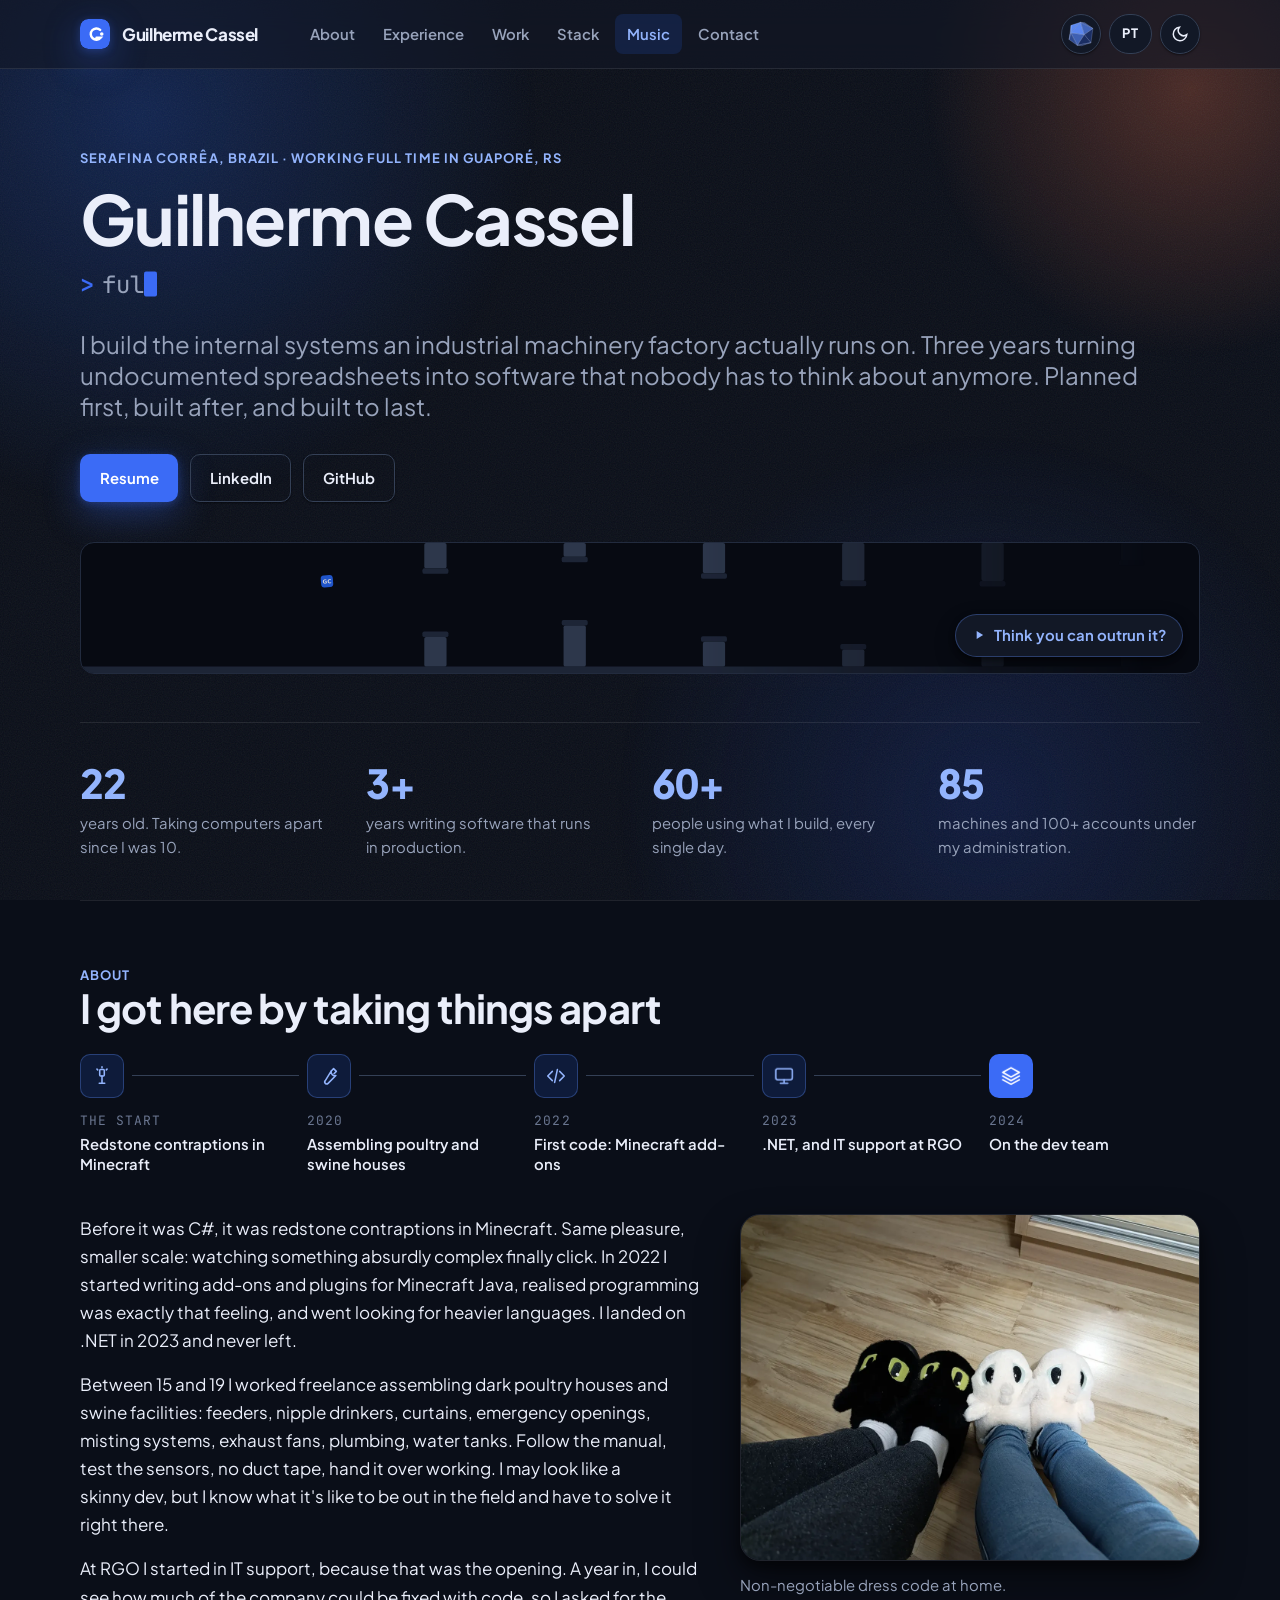
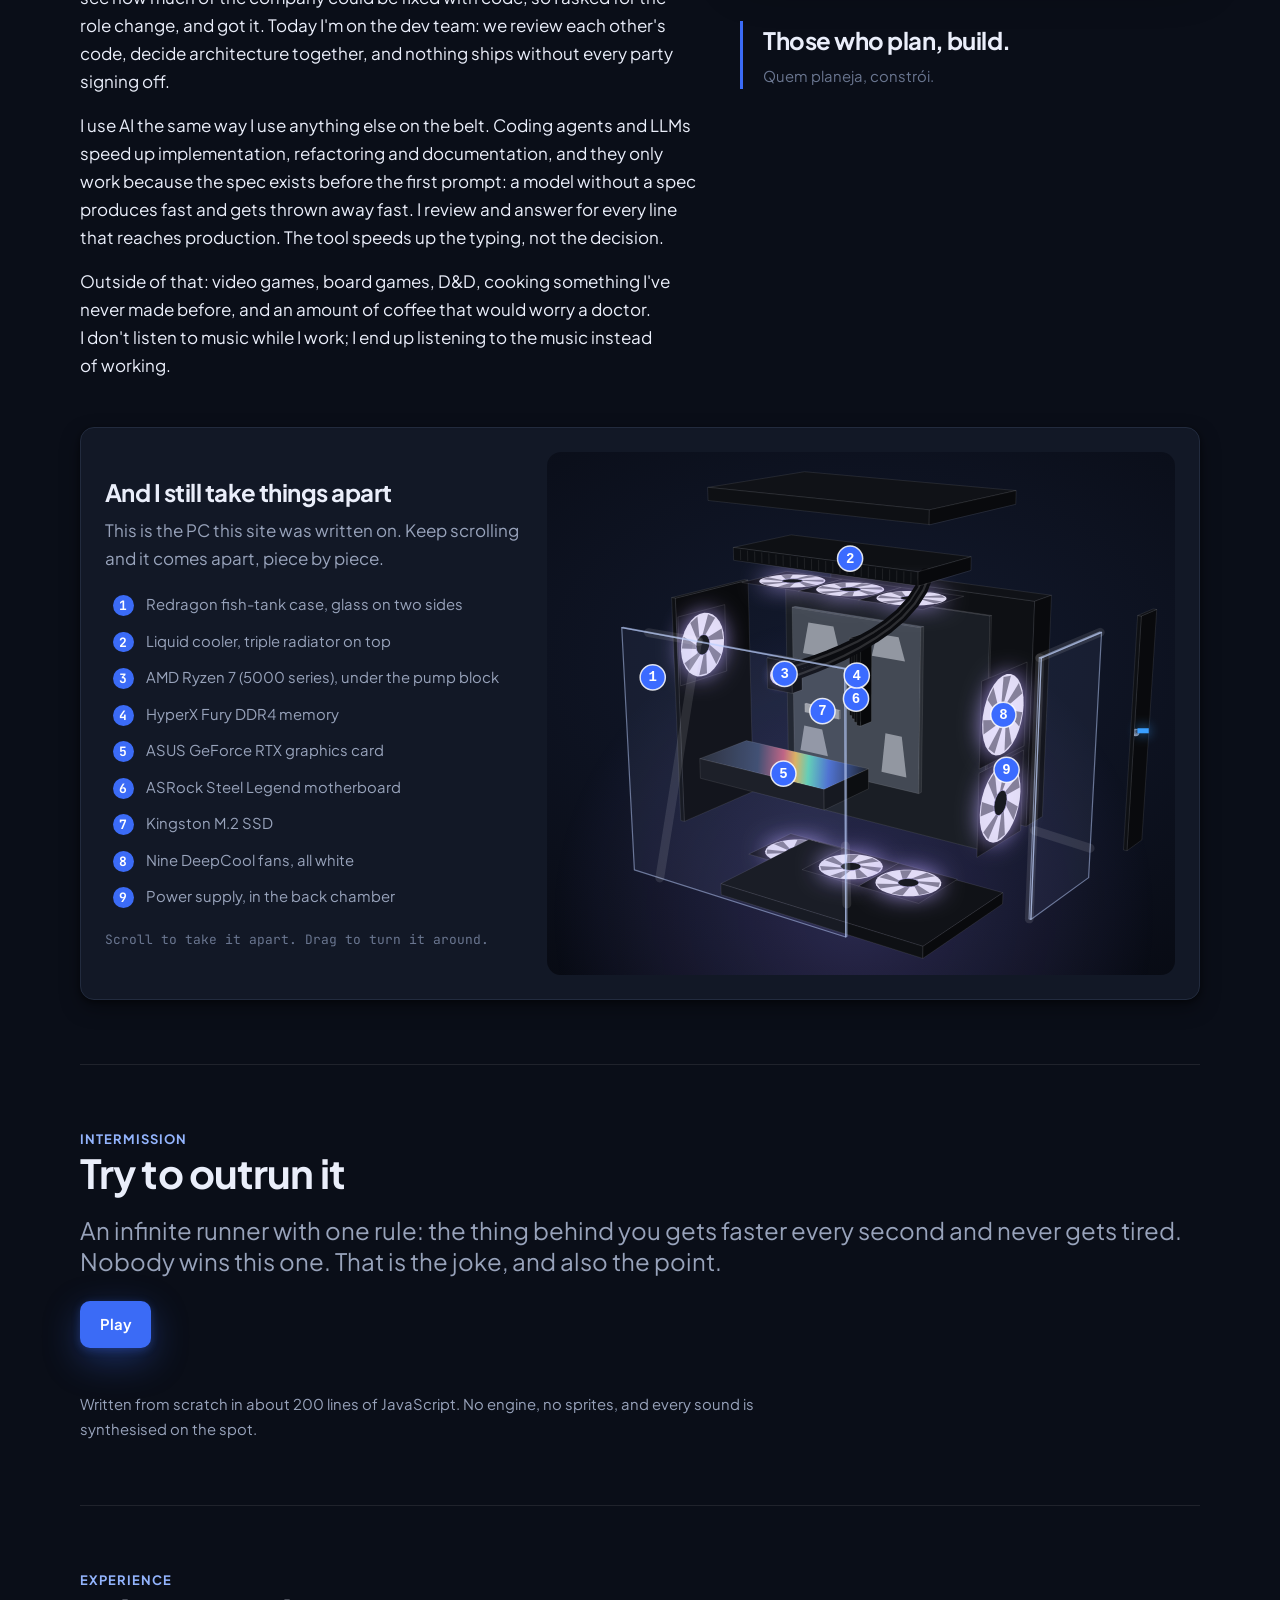
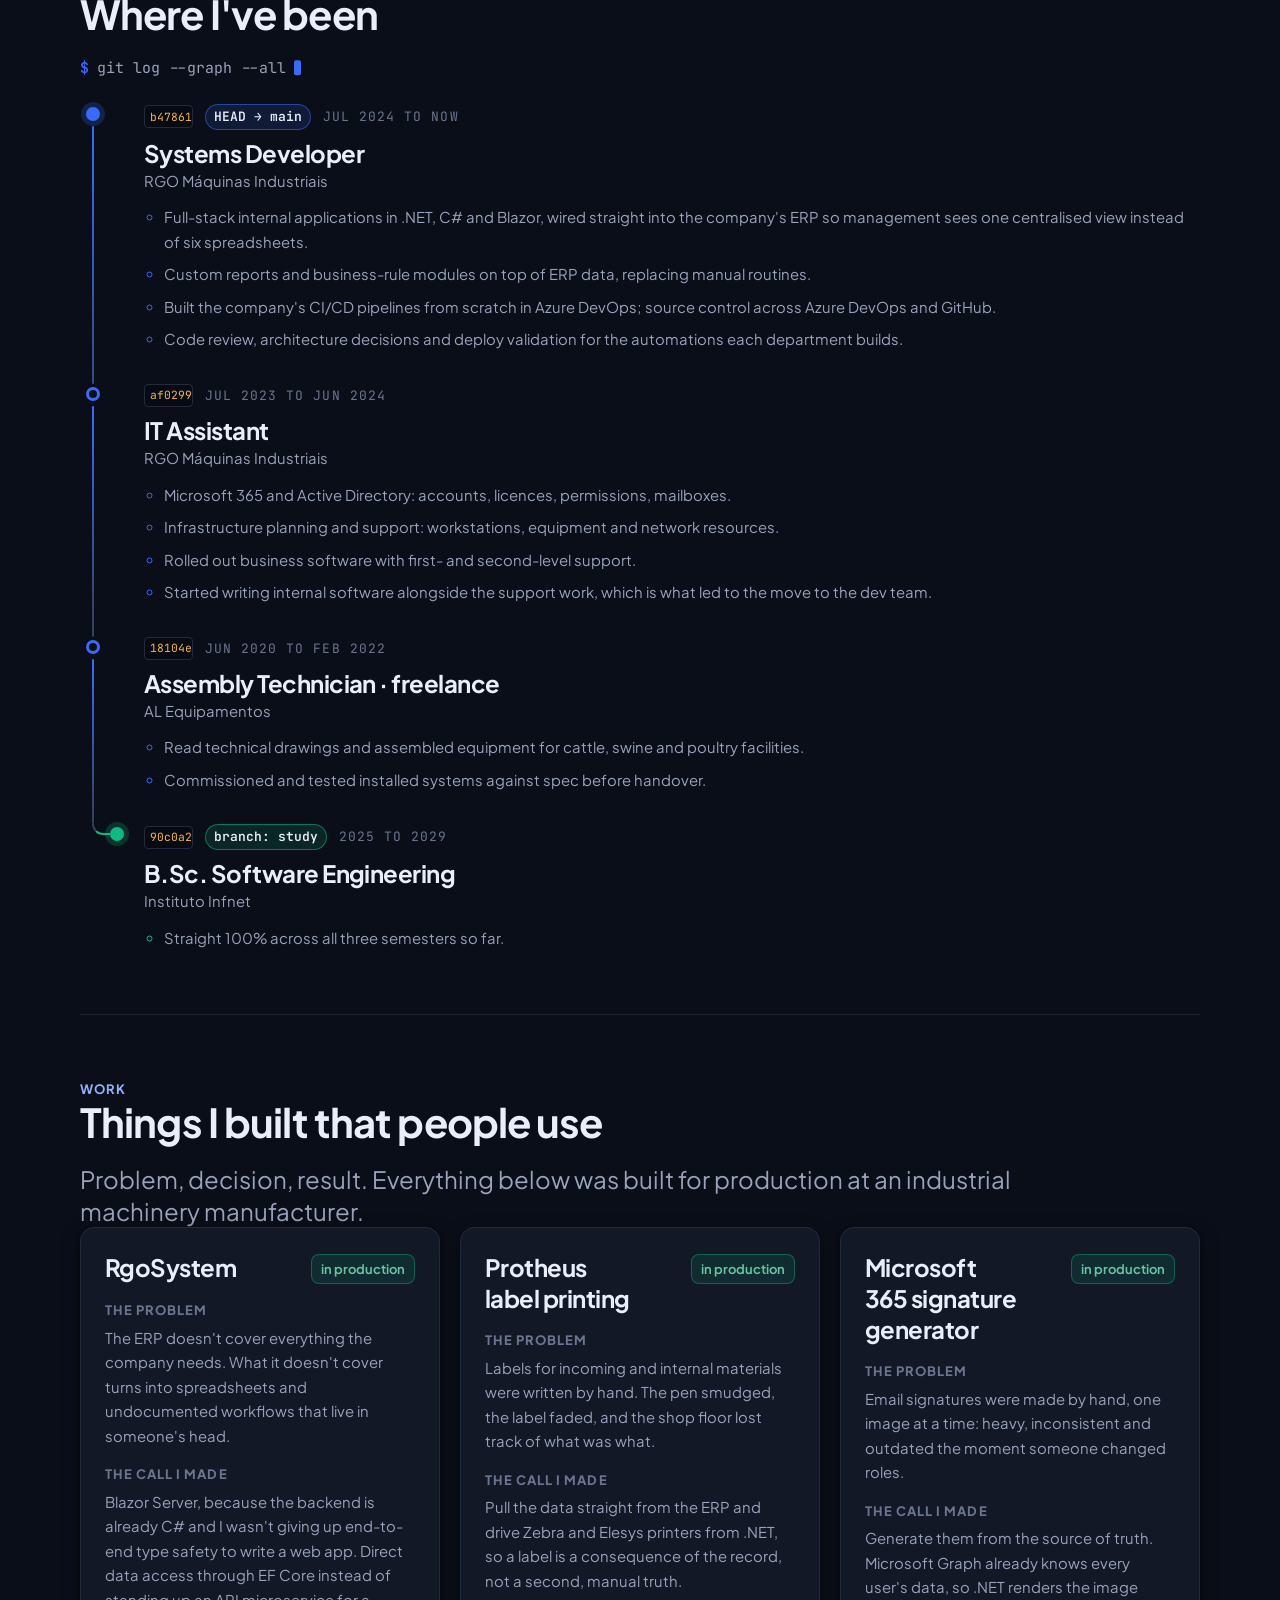
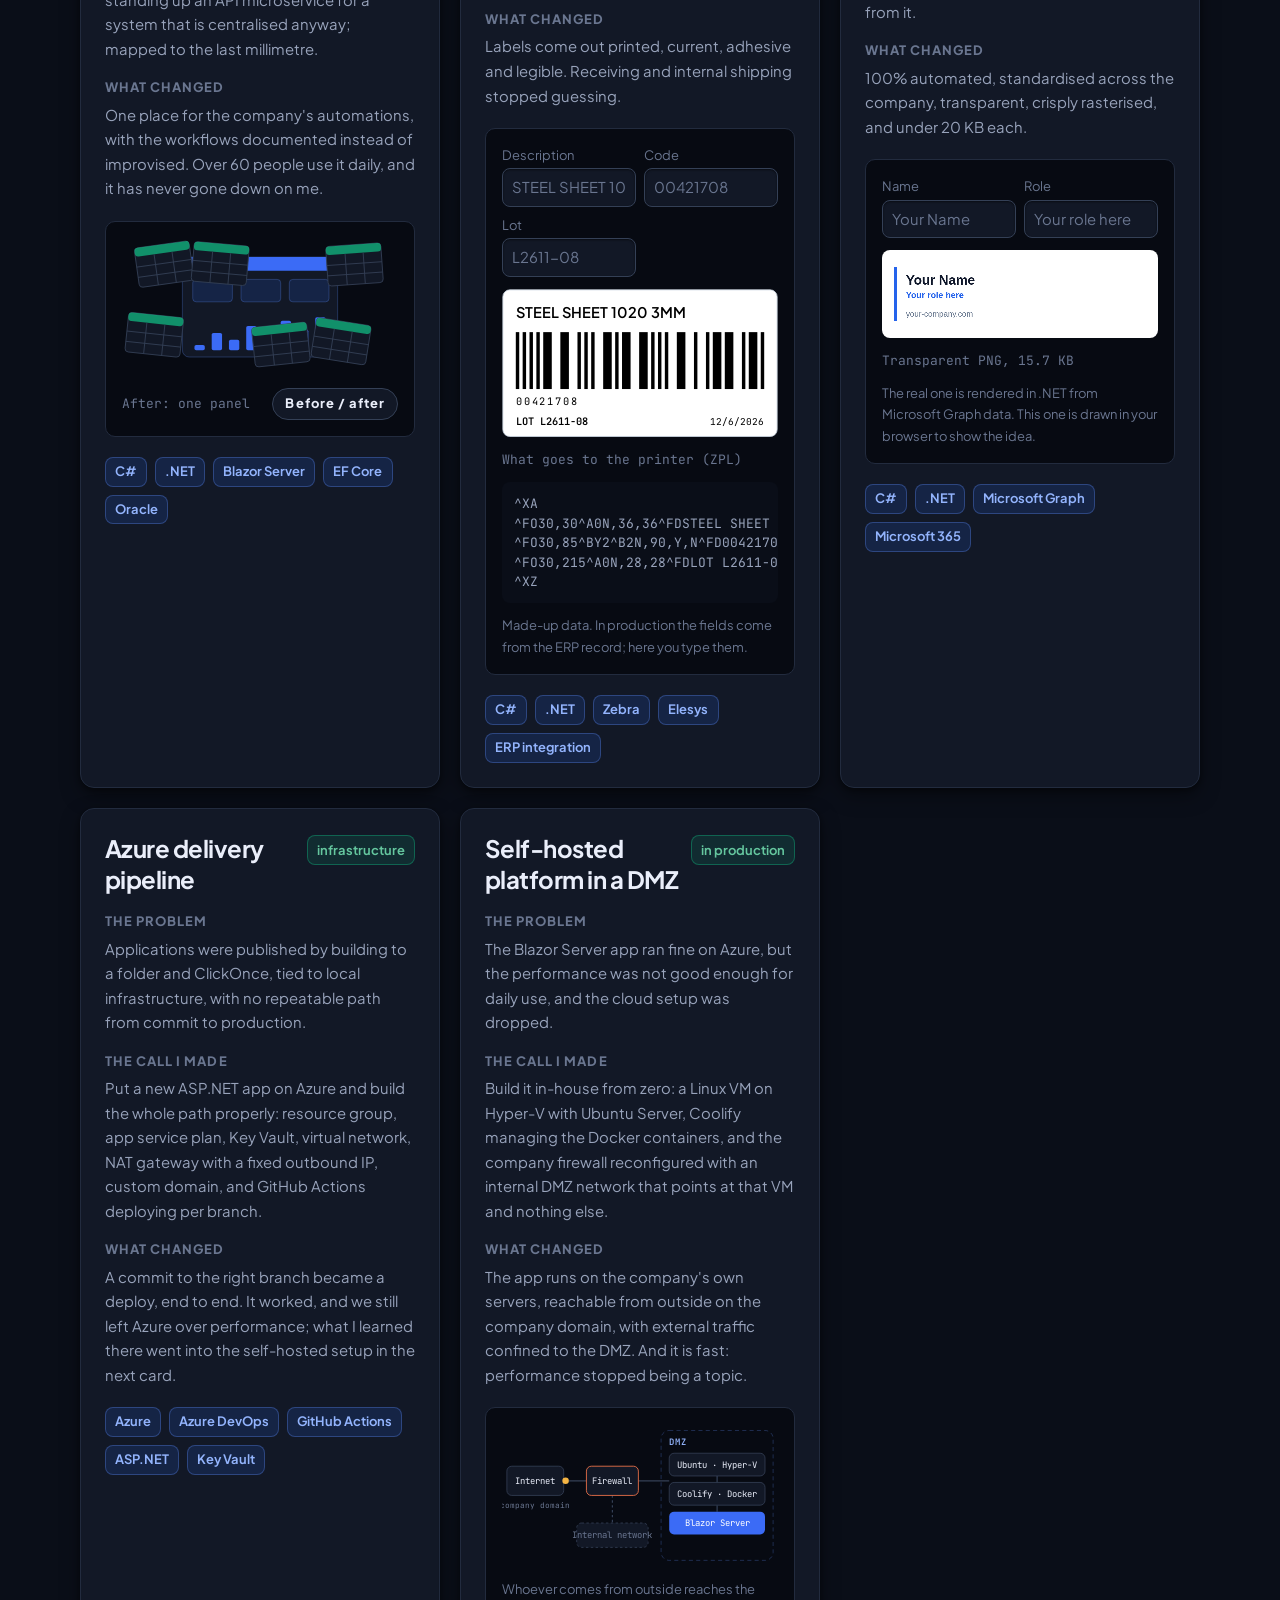
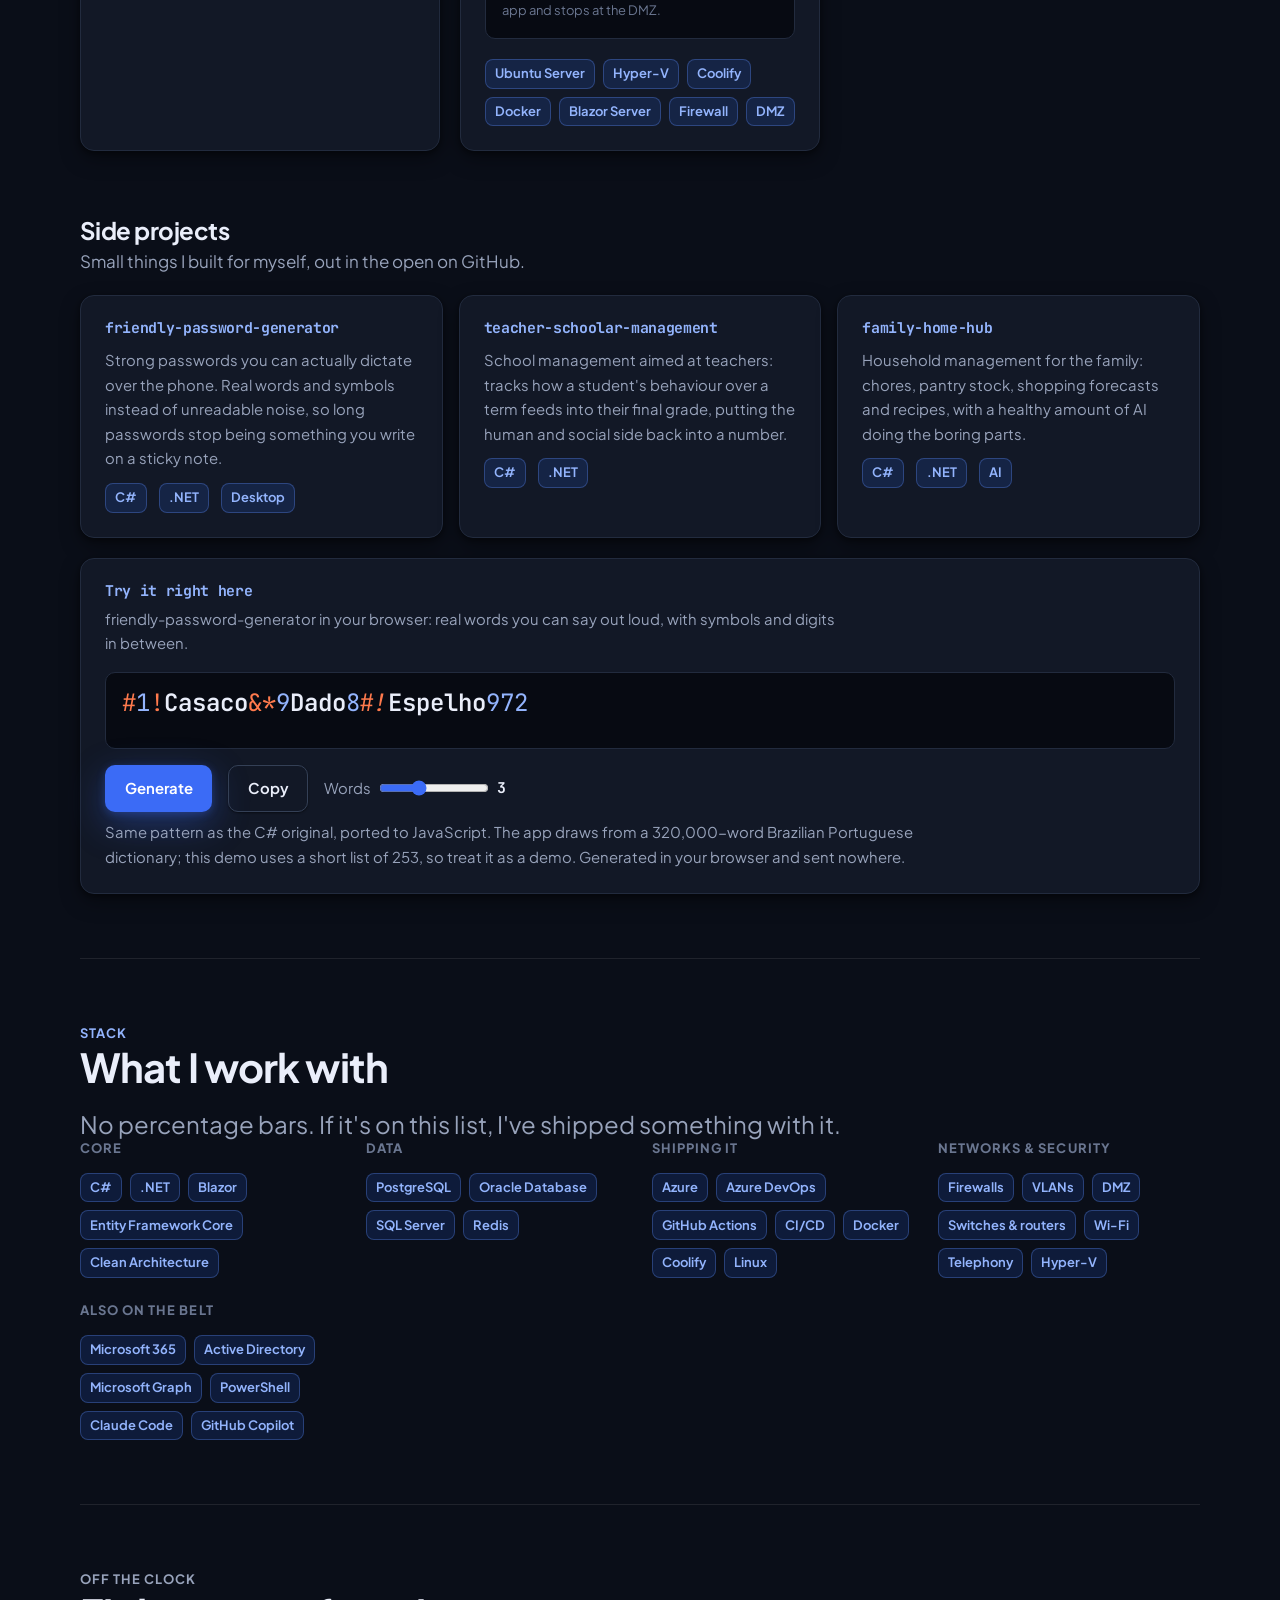
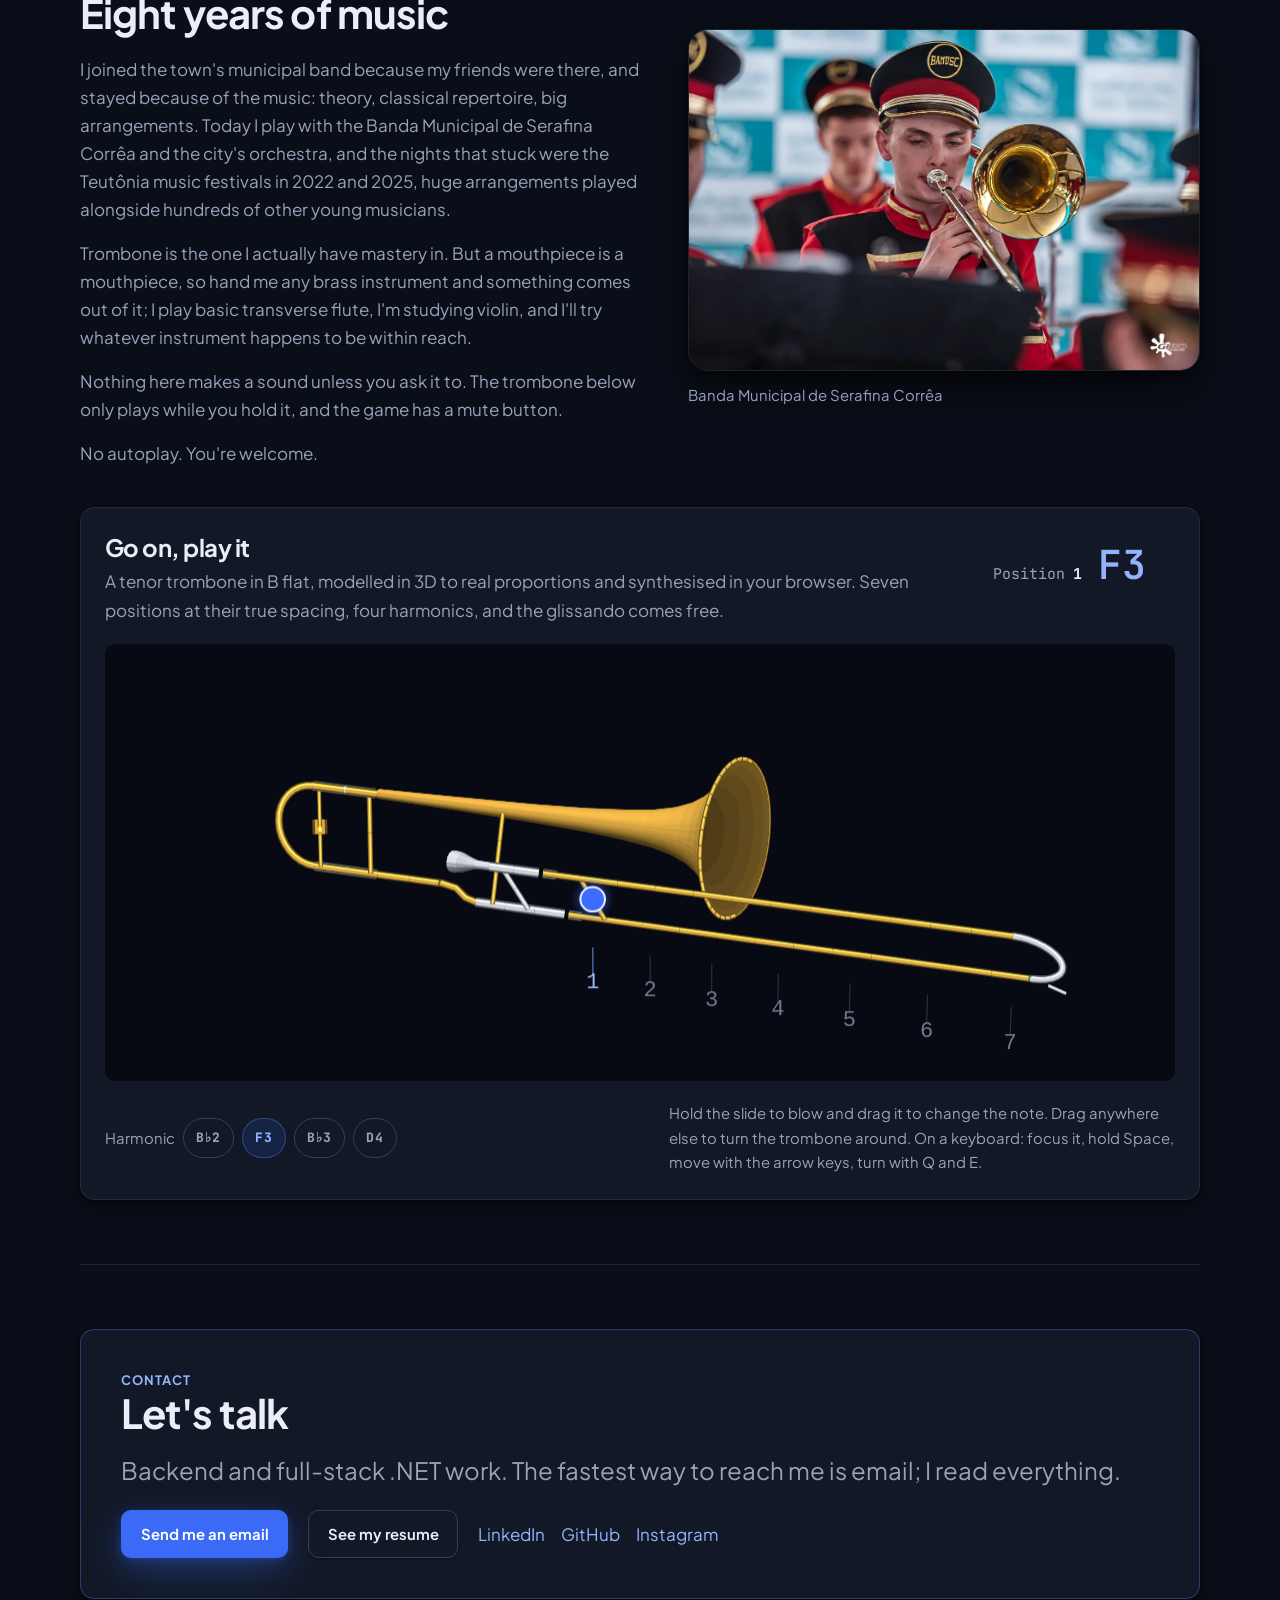
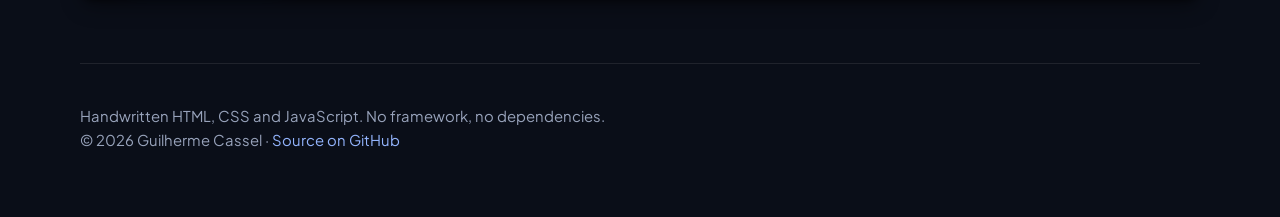
==== commit 013cd971: "feat: git log na experiencia, d20 3D, PC e trombone em 3D Experiencia ("Por onde passei") vira um gi" ====
--- a/index.html
+++ b/index.html
@@ -90,6 +90,14 @@
     </nav>
 
     <div class="topbar__actions">
+      <!-- O d20: rola e leva pra uma seção do site. (assets/js/segredos.js) -->
+      <button class="d20" type="button" data-d20 data-label="eggs.roll" aria-label="Roll a d20">
+        <svg viewBox="0 0 32 32" fill="none" stroke="currentColor" stroke-width="1.8" stroke-linejoin="round" aria-hidden="true">
+          <path d="M16 2 28.1 9v14L16 30 3.9 23V9Z"/>
+          <path d="M16 9.5 22.5 20.5h-13Z"/>
+          <path d="M16 2v7.5M3.9 9 16 9.5 28.1 9M9.5 20.5 3.9 23M22.5 20.5 28.1 23M9.5 20.5 16 30l6.5-9.5M3.9 9l5.6 11.5M28.1 9l-5.6 11.5"/>
+        </svg>
+      </button>
       <a class="chip-btn" data-lang-toggle href="/pt/" hreflang="pt-BR" data-label="ui.langToggle" aria-label="Ler em português">
         <span data-t="ui.langShort">PT</span>
       </a>
@@ -192,6 +200,18 @@
         </blockquote>
       </aside>
     </div>
+
+    <!-- O PC de verdade, que se desmonta conforme a página rola.
+         Quem desenha é o assets/js/pc.js, baixado sob demanda. -->
+    <div class="pc card" data-pc>
+      <div class="pc__texto">
+        <h3 data-t="pc.title">And I still take things apart</h3>
+        <p class="muted" data-t="pc.lead">This is the PC this site was written on. Keep scrolling and it comes apart, piece by piece.</p>
+        <ol class="pc__pecas" data-pc-pecas></ol>
+        <p class="pc__dica" data-t="pc.hint">Scroll to take it apart. Drag to turn it around.</p>
+      </div>
+      <canvas class="pc__tela" data-pc-tela tabindex="0" role="img" data-label="pc.alt" aria-label="A 3D drawing of a glass-panel PC case that comes apart into its parts as the page scrolls"></canvas>
+    </div>
   </section>
 
   <section class="page" id="jogo">
@@ -240,7 +260,12 @@
   <section class="page" id="experience">
     <p class="eyebrow" data-t="experience.eyebrow">Experience</p>
     <h2 data-t="experience.title">Where I've been</h2>
-    <ol class="timeline" data-timeline><li class="is-current"><h3>Systems Developer</h3><p class="timeline__meta">RGO Máquinas Industriais · Jul 2024 to now</p><ul class="timeline__bullets"><li>Full-stack internal applications in .NET, C# and Blazor, wired straight into the company's ERP so management sees one centralised view instead of six spreadsheets.</li><li>Custom reports and business-rule modules on top of ERP data, replacing manual routines.</li><li>Built the company's CI/CD pipelines from scratch in Azure DevOps; source control across Azure DevOps and GitHub.</li><li>Code review, architecture decisions and deploy validation for the automations each department builds.</li></ul></li><li><h3>IT Assistant</h3><p class="timeline__meta">RGO Máquinas Industriais · Jul 2023 to Jun 2024</p><ul class="timeline__bullets"><li>Microsoft 365 and Active Directory: accounts, licences, permissions, mailboxes.</li><li>Infrastructure planning and support: workstations, equipment and network resources.</li><li>Rolled out business software with first- and second-level support.</li><li>Started writing internal software alongside the support work, which is what led to the move to the dev team.</li></ul></li><li><h3>Assembly Technician · freelance</h3><p class="timeline__meta">AL Equipamentos · Jun 2020 to Feb 2022</p><ul class="timeline__bullets"><li>Read technical drawings and assembled equipment for cattle, swine and poultry facilities.</li><li>Commissioned and tested installed systems against spec before handover.</li></ul></li><li class="is-current"><h3>B.Sc. Software Engineering</h3><p class="timeline__meta">Instituto Infnet · 2025 to 2029</p><ul class="timeline__bullets"><li>Straight 100% across all three semesters so far.</li></ul></li></ol>
+    <!-- A experiência como um git log: o comando em cima, os commits embaixo. -->
+    <p class="historico__comando" aria-hidden="true">
+      <span class="historico__cifrao">$</span>
+      <span data-t="experience.command">git log --graph --all</span><span class="caret"></span>
+    </p>
+    <ol class="historico" data-timeline><li class="commit is-current"><div class="commit__topo"><code class="commit__hash">b47861f</code><span class="commit__ref">HEAD → main</span><span class="commit__data">Jul 2024 to now</span></div><h3>Systems Developer</h3><p class="timeline__meta">RGO Máquinas Industriais</p><ul class="timeline__bullets"><li>Full-stack internal applications in .NET, C# and Blazor, wired straight into the company's ERP so management sees one centralised view instead of six spreadsheets.</li><li>Custom reports and business-rule modules on top of ERP data, replacing manual routines.</li><li>Built the company's CI/CD pipelines from scratch in Azure DevOps; source control across Azure DevOps and GitHub.</li><li>Code review, architecture decisions and deploy validation for the automations each department builds.</li></ul></li><li class="commit"><div class="commit__topo"><code class="commit__hash">af02993</code><span class="commit__data">Jul 2023 to Jun 2024</span></div><h3>IT Assistant</h3><p class="timeline__meta">RGO Máquinas Industriais</p><ul class="timeline__bullets"><li>Microsoft 365 and Active Directory: accounts, licences, permissions, mailboxes.</li><li>Infrastructure planning and support: workstations, equipment and network resources.</li><li>Rolled out business software with first- and second-level support.</li><li>Started writing internal software alongside the support work, which is what led to the move to the dev team.</li></ul></li><li class="commit"><div class="commit__topo"><code class="commit__hash">18104e4</code><span class="commit__data">Jun 2020 to Feb 2022</span></div><h3>Assembly Technician · freelance</h3><p class="timeline__meta">AL Equipamentos</p><ul class="timeline__bullets"><li>Read technical drawings and assembled equipment for cattle, swine and poultry facilities.</li><li>Commissioned and tested installed systems against spec before handover.</li></ul></li><li class="commit is-current commit--ramo"><div class="commit__topo"><code class="commit__hash">90c0a2b</code><span class="commit__ref">branch: study</span><span class="commit__data">2025 to 2029</span></div><h3>B.Sc. Software Engineering</h3><p class="timeline__meta">Instituto Infnet</p><ul class="timeline__bullets"><li>Straight 100% across all three semesters so far.</li></ul></li></ol>
   </section>
 
   <section class="page" id="work">
@@ -303,7 +328,7 @@
       <div class="trombone__topo">
         <div>
           <h3 data-t="trombone.title">Go on, play it</h3>
-          <p class="muted" data-t="trombone.lead">A tenor trombone in B flat, synthesised in your browser. Seven positions, four harmonics, and the glissando comes free.</p>
+          <p class="muted" data-t="trombone.lead">A tenor trombone in B flat, modelled in 3D to real proportions and synthesised in your browser. Seven positions at their true spacing, four harmonics, and the glissando comes free.</p>
         </div>
         <p class="trombone__leitura" aria-live="off">
           <span data-t="trombone.position">Position</span> <b data-trombone-posicao>1</b>
@@ -313,26 +338,67 @@
 
       <div class="trombone__vara" data-trombone-vara role="slider" tabindex="0"
            aria-valuemin="1" aria-valuemax="7" aria-valuenow="1" data-label="trombone.slide" aria-label="Trombone slide">
-        <svg viewBox="0 0 660 132" aria-hidden="true">
-          <!-- a parte que não se mexe: campana, bocal e os tubos internos -->
+        <!-- Um trombone tenor visto de lado, com a anatomia de verdade:
+             bocal -> tubo interno de baixo -> vara externa (a que anda) ->
+             tubo interno de cima -> volta de afinação, lá atrás -> campana,
+             que aponta pra frente.
+
+             A regra de quem toca: na 3ª posição a mão chega na borda da
+             campana. Por isso a borda fica em x=252, que é exatamente onde
+             a travessa da mão (x=196 na 1ª) está depois de andar duas
+             posições de 28. Os números das posições ficam embaixo da mão. -->
+        <svg viewBox="0 0 660 190" aria-hidden="true">
+          <defs>
+            <linearGradient id="trombone-latao" x1="0" y1="0" x2="0" y2="1">
+              <stop offset="0" stop-color="#ffe7a0"/><stop offset="0.38" stop-color="#e9b84e"/>
+              <stop offset="0.78" stop-color="#b98522"/><stop offset="1" stop-color="#7c5710"/>
+            </linearGradient>
+            <radialGradient id="trombone-dentro" cx="0.35" cy="0.5" r="0.7">
+              <stop offset="0" stop-color="#1b1202"/><stop offset="0.7" stop-color="#6b4a10"/><stop offset="1" stop-color="#c9952f"/>
+            </radialGradient>
+          </defs>
+
+          <!-- a parte que não se mexe -->
           <g class="trombone__fixo">
-            <path class="trombone__campana" d="M150 34 C110 34 70 30 18 8 L18 68 C70 46 110 42 150 42 Z"/>
-            <path d="M150 38 H392" />
-            <path d="M118 94 H392" />
-            <path class="trombone__bocal" d="M96 86 L118 91 V97 L96 102 Z"/>
-            <path d="M150 38 V20 H250 V38" />
+            <!-- seção da campana: sai do tubo de cima, dá a volta de afinação e vem pra frente -->
+            <path class="trombone__latao" d="M150 96 H70 A28 28 0 0 1 70 40 H146"/>
+            <path class="trombone__reflexo" d="M72 37.500 H144 M72 93.500 H146"/>
+            <!-- o cone da campana, abrindo até a borda -->
+            <path class="trombone__campana" d="M140 36.500 C192 35 228 27 252 5 L252 75 C228 53 192 45 140 43.500 Z"/>
+            <path class="trombone__reflexo" d="M144 38 C192 36.500 226 30 247 12"/>
+            <!-- a boca, vista um pouco de lado: a borda, o interior e a garganta -->
+            <ellipse class="trombone__boca" cx="252" cy="40" rx="11" ry="35"/>
+            <ellipse class="trombone__garganta" cx="249" cy="40" rx="5" ry="16"/>
+            <!-- travessa que une os dois tubos da seção da campana -->
+            <path class="trombone__travessa" d="M104 40 V96"/>
+
+            <!-- tubos internos da vara: são cromados, e é o que aparece quando ela sai -->
+            <path d="M150 96 H392"/>
+            <path d="M120 152 H392"/>
+            <path class="trombone__travessa trombone__travessa--cromo" d="M162 96 V152"/>
+            <!-- as luvas onde a vara encaixa -->
+            <path class="trombone__luva" d="M144 96 H160 M144 152 H160"/>
+            <!-- bocal: a taça, a borda onde o lábio encosta e a haste -->
+            <path class="trombone__bocal" d="M122 149 L101 142 V162 L122 155 Z"/>
+            <path class="trombone__bocal-borda" d="M100 140 V164"/>
           </g>
-          <!-- a vara: é este grupo que anda -->
+
+          <!-- a vara externa: é este grupo que anda -->
           <g class="trombone__movel">
-            <path d="M176 38 H420 A28 28 0 0 1 420 94 H176" />
-            <path class="trombone__trava" d="M196 38 V94" />
-            <circle class="trombone__pega" cx="448" cy="66" r="9"/>
+            <path d="M176 96 H420 A28 28 0 0 1 420 152 H176"/>
+            <path class="trombone__reflexo" d="M178 93 H420 A31 31 0 0 1 447 108"/>
+            <path class="trombone__reflexo" d="M178 149 H418"/>
+            <!-- a travessa que a mão segura, e a chave d'água na curva -->
+            <path class="trombone__trava" d="M196 96 V152"/>
+            <path class="trombone__chave" d="M424 158 L437 166"/>
+            <circle class="trombone__pega" cx="196" cy="124" r="9"/>
           </g>
+
           <!-- as sete posições -->
           <g class="trombone__marcas">
-            <text x="448" y="126">1</text><text x="476" y="126">2</text><text x="504" y="126">3</text>
-            <text x="532" y="126">4</text><text x="560" y="126">5</text><text x="588" y="126">6</text>
-            <text x="616" y="126">7</text>
+            <text x="196" y="186">1</text><text x="224" y="186">2</text><text x="252" y="186">3</text>
+            <text x="280" y="186">4</text><text x="308" y="186">5</text><text x="336" y="186">6</text>
+            <text x="364" y="186">7</text>
           </g>
         </svg>
       </div>
@@ -345,7 +411,7 @@
           <button type="button" class="chip-btn" data-trombone-parcial="2">B♭3</button>
           <button type="button" class="chip-btn" data-trombone-parcial="3">D4</button>
         </div>
-        <p class="muted trombone__dica" data-t="trombone.hint">Hold the slide to blow, drag to change the note. On a keyboard: focus it, hold Space and move with the arrow keys.</p>
+        <p class="muted trombone__dica" data-t="trombone.hint">Hold the slide to blow and drag it to change the note. Drag anywhere else to turn the trombone around. On a keyboard: focus it, hold Space, move with the arrow keys, turn with Q and E.</p>
       </div>
     </div>
   </section>
@@ -370,14 +436,6 @@
     <span data-t="footer.rights">© 2026 Guilherme Cassel</span> ·
     <a class="link" href="https://github.com/Guilherme-Cassel" target="_blank" rel="noopener" data-t="footer.source">Source on GitHub</a>
   </p>
-  <!-- Um d20 no rodapé. Quem achou, achou. (assets/js/segredos.js) -->
-  <button class="d20" type="button" data-d20 data-label="eggs.roll" aria-label="Roll a d20">
-    <svg viewBox="0 0 32 32" fill="none" stroke="currentColor" stroke-width="1.6" stroke-linejoin="round" aria-hidden="true">
-      <path d="M16 2 28.1 9v14L16 30 3.9 23V9Z"/>
-      <path d="M16 9.5 22.5 20.5h-13Z"/>
-      <path d="M16 2v7.5M3.9 9 16 9.5 28.1 9M9.500 20.5 3.9 23M22.5 20.5 28.1 23M9.5 20.5 16 30l6.5-9.5M3.9 9l5.6 11.5M28.1 9l-5.600 11.5"/>
-    </svg>
-  </button>
 </footer>
 
 <script src="/assets/js/site.js" defer></script>
--- a/assets/css/site.css
+++ b/assets/css/site.css
@@ -163,8 +163,9 @@
   margin-inline: calc(50% - 50vw);
   padding-inline: calc(50vw - 50%);
   /* respiro vertical pro bloco, sem mexer no ritmo da página */
-  padding-block: calc(var(--cel) * 0.3);
-  margin-block: calc(var(--cel) * -0.3);
+  /* 0.55 e não 0.3: o bloco tem uma face de cima que precisa caber */
+  padding-block: calc(var(--cel) * 0.55);
+  margin-block: calc(var(--cel) * -0.55);
   overflow: hidden;
 }
 .hero__trilho { position: relative; }
@@ -191,12 +192,14 @@
   pointer-events: none;
 }
 
-/* Corpo: madeira, o trapézio riscado que é a assinatura da textura
-   original, e a placa da cabeça encostada na direita. */
+/* Corpo: a base de pedra, com a borda escura do lado em que a cabeça
+   encosta. Pixel art própria, com a anatomia e as cores de um pistão
+   grudento: pedra na base, tábua com cantoneira de ferro na cabeça e
+   slime na face que empurra. */
 .pistao__corpo {
   position: absolute; inset: 0;
-  background-color: #9d7f4f;
-  background-image: url("data:image/svg+xml,%3Csvg xmlns='http://www.w3.org/2000/svg' viewBox='0 0 16 16' shape-rendering='crispEdges'%3E%3Crect width='16' height='16' fill='%239d7f4f'/%3E%3Crect width='12' height='1' y='3' fill='%238b7045'/%3E%3Crect width='12' height='1' y='12' fill='%238b7045'/%3E%3Cpath d='M12 0.5 L4.5 4 L4.5 12 L12 15.5' fill='none' stroke='%236f5836' stroke-width='1'/%3E%3Crect x='12' width='4' height='16' fill='%237fae56'/%3E%3Crect x='12' width='1' height='16' fill='%235d4a2e'/%3E%3Crect x='14' y='3' width='1' height='2' fill='%23689447'/%3E%3Crect x='13' y='9' width='1' height='2' fill='%2395c46a'/%3E%3C/svg%3E");
+  background-color: #646464;
+  background-image: url("data:image/svg+xml,%3Csvg xmlns='http://www.w3.org/2000/svg' viewBox='0 0 16 16' shape-rendering='crispEdges'%3E%3Crect x='0' y='0' width='16' height='16' fill='%23646464'/%3E%3Crect x='1' y='1' width='2' height='1' fill='%234a4a4a'/%3E%3Crect x='5' y='2' width='1' height='2' fill='%234a4a4a'/%3E%3Crect x='9' y='1' width='2' height='1' fill='%234a4a4a'/%3E%3Crect x='3' y='5' width='2' height='1' fill='%234a4a4a'/%3E%3Crect x='7' y='6' width='3' height='1' fill='%234a4a4a'/%3E%3Crect x='12' y='4' width='1' height='2' fill='%234a4a4a'/%3E%3Crect x='1' y='9' width='1' height='2' fill='%234a4a4a'/%3E%3Crect x='5' y='10' width='2' height='1' fill='%234a4a4a'/%3E%3Crect x='10' y='9' width='2' height='2' fill='%234a4a4a'/%3E%3Crect x='2' y='13' width='3' height='1' fill='%234a4a4a'/%3E%3Crect x='8' y='13' width='1' height='2' fill='%234a4a4a'/%3E%3Crect x='12' y='12' width='2' height='1' fill='%234a4a4a'/%3E%3Crect x='3' y='2' width='1' height='1' fill='%237a7a7a'/%3E%3Crect x='7' y='3' width='2' height='1' fill='%237a7a7a'/%3E%3Crect x='11' y='2' width='1' height='1' fill='%237a7a7a'/%3E%3Crect x='1' y='6' width='1' height='1' fill='%237a7a7a'/%3E%3Crect x='5' y='7' width='1' height='1' fill='%237a7a7a'/%3E%3Crect x='10' y='5' width='1' height='1' fill='%237a7a7a'/%3E%3Crect x='13' y='7' width='1' height='1' fill='%237a7a7a'/%3E%3Crect x='3' y='10' width='1' height='1' fill='%237a7a7a'/%3E%3Crect x='7' y='11' width='2' height='1' fill='%237a7a7a'/%3E%3Crect x='13' y='10' width='1' height='1' fill='%237a7a7a'/%3E%3Crect x='5' y='14' width='2' height='1' fill='%237a7a7a'/%3E%3Crect x='11' y='14' width='1' height='1' fill='%237a7a7a'/%3E%3Crect x='0' y='0' width='16' height='1' fill='%23858585'/%3E%3Crect x='0' y='15' width='16' height='1' fill='%23393939'/%3E%3Crect x='0' y='0' width='1' height='16' fill='%23393939'/%3E%3Crect x='14' y='1' width='1' height='14' fill='%23444444'/%3E%3Crect x='15' y='0' width='1' height='16' fill='%232c2c2c'/%3E%3C/svg%3E");
   background-size: 100% 100%;
   image-rendering: pixelated;
 }
@@ -209,17 +212,86 @@
   transition: width var(--passo, 170ms) var(--curva, var(--e-out));
 }
 
-/* Cabeça: a placa de slime na ponta do braço, que é o que encosta
-   no nome e empurra. */
+/* Cabeça: tábua com cantoneiras de ferro em cima e embaixo, e a face
+   de slime na direita, que é o que encosta no nome e empurra. */
 .pistao__cabeca {
   position: absolute; top: 0; bottom: 0; left: 100%;
   width: calc(var(--cel) * 0.26);
-  background-color: #7fae56;
-  background-image: url("data:image/svg+xml,%3Csvg xmlns='http://www.w3.org/2000/svg' viewBox='0 0 8 16' shape-rendering='crispEdges'%3E%3Crect width='8' height='16' fill='%237fae56'/%3E%3Crect width='1' height='16' fill='%235d4a2e'/%3E%3Crect x='7' width='1' height='16' fill='%23689447'/%3E%3Crect x='3' y='3' width='2' height='2' fill='%2395c46a'/%3E%3Crect x='4' y='11' width='2' height='2' fill='%23689447'/%3E%3C/svg%3E");
+  background-color: #a88a52;
+  background-image: url("data:image/svg+xml,%3Csvg xmlns='http://www.w3.org/2000/svg' viewBox='0 0 8 16' shape-rendering='crispEdges'%3E%3Crect x='0' y='0' width='8' height='16' fill='%23a88a52'/%3E%3Crect x='0' y='5' width='8' height='1' fill='%237d6439'/%3E%3Crect x='0' y='10' width='8' height='1' fill='%237d6439'/%3E%3Crect x='2' y='2' width='2' height='1' fill='%23b89a60'/%3E%3Crect x='3' y='7' width='2' height='1' fill='%23b89a60'/%3E%3Crect x='1' y='12' width='2' height='1' fill='%23b89a60'/%3E%3Crect x='0' y='0' width='8' height='2' fill='%23c9c9c9'/%3E%3Crect x='0' y='1' width='8' height='1' fill='%239c9c9c'/%3E%3Crect x='0' y='14' width='8' height='2' fill='%23c9c9c9'/%3E%3Crect x='0' y='15' width='8' height='1' fill='%238a8a8a'/%3E%3Crect x='0' y='0' width='1' height='16' fill='%236a5430'/%3E%3Crect x='6' y='0' width='2' height='16' fill='%237fbf5f'/%3E%3Crect x='7' y='0' width='1' height='16' fill='%2369a84c'/%3E%3Crect x='6' y='3' width='1' height='1' fill='%23a2dc82'/%3E%3Crect x='6' y='8' width='1' height='2' fill='%23a2dc82'/%3E%3Crect x='6' y='12' width='1' height='1' fill='%23a2dc82'/%3E%3Crect x='7' y='6' width='1' height='1' fill='%238fd06e'/%3E%3Crect x='7' y='13' width='1' height='1' fill='%238fd06e'/%3E%3C/svg%3E");
   background-size: 100% 100%;
   image-rendering: pixelated;
   transform: translateX(var(--braco, 0px));
   transition: transform var(--passo, 170ms) var(--curva, var(--e-out));
+}
+
+/* ---------- A máquina em 3D ----------------------------------
+   Os pistões são blocos, não figurinhas. A face da frente é a de
+   sempre (é ela que encosta no nome, então não pode sair do lugar).
+   O volume vem de duas faces a mais, desenhadas em projeção oblíqua,
+   como bloco de Minecraft visto de cima e de lado: a de cima, que
+   foge pra trás e pra esquerda, e a lateral esquerda do corpo.
+
+   --fundo é a profundidade do bloco. Cada face é um retângulo
+   entortado 45 graus: skewX deita a de cima, skewY inclina a lateral.
+   Mais clara em cima, mais escura do lado, que é como a luz bate. */
+.pistao { --fundo: calc(var(--cel) * 0.26); }
+.pistao__corpo::before, .pistao__corpo::after,
+.pistao__braco::before, .pistao__cabeca::before {
+  content: ""; position: absolute; image-rendering: pixelated;
+}
+/* faces de cima */
+.pistao__corpo::before, .pistao__braco::before, .pistao__cabeca::before {
+  left: 0; right: 0; bottom: 100%; height: var(--fundo);
+  transform-origin: left bottom; transform: skewX(45deg);
+}
+.pistao__corpo::before {
+  background: repeating-linear-gradient(0deg, #838383 0 25%, #757575 25% 50%);
+}
+.pistao__cabeca::before {
+  /* de cima: o ferro da cantoneira, e o slime na beirada que empurra */
+  background: linear-gradient(90deg, #d6d6d6 0 72%, #93d070 72% 100%);
+}
+/* o braço é fino também no fundo, então a face de cima dele é rasa */
+.pistao__braco::before { height: calc(var(--fundo) * 0.4); background: #d9b97f; }
+/* A haste sai do MEIO da profundidade do bloco, não da frente. Nesta
+   projeção, o que está mais pro fundo aparece deslocado pra cima e
+   pra esquerda; por isso ela sobe e recua --meio, e fica atrás da
+   face da frente da base e da cabeça (z-index -1). Sem isso a face
+   de cima da haste aparecia por cima da pedra. O comprimento ganha o
+   mesmo --meio pra ponta continuar escondida atrás da cabeça. */
+.pistao { --meio: calc(var(--fundo) * 0.32); }
+.pistao__braco {
+  z-index: -1;
+  width: calc(var(--braco, 0px) + var(--meio));
+  transform: translate(calc(var(--meio) * -1), calc(var(--meio) * -1));
+}
+/* As costas da cabeça: a face de trás da placa, que é o que dá
+   espessura a ela. Anda junto com a cabeça e fica por baixo de tudo
+   (z-index -2): a haste chega pelo meio dela, e recolhida ela some
+   atrás da base. Sem ela a tampa de cima da cabeça ficava no ar. */
+.pistao__costas {
+  position: absolute; top: 0; bottom: 0; z-index: -2;
+  left: calc(100% - var(--fundo)); width: var(--fundo);
+  transform-origin: right bottom;
+  transform: translateX(var(--braco, 0px)) skewY(45deg);
+  transition: transform var(--passo, 170ms) var(--curva, var(--e-out));
+  background: linear-gradient(#8f8f8f 0 12.5%, #86693a 12.5% 33%, #6a5430 33% 36%, #86693a 36% 64%, #6a5430 64% 67%, #86693a 67% 87.5%, #7a7a7a 87.5% 100%);
+}
+/* A lateral esquerda só existe no pistão de trás. No da frente ela
+   ficaria encostada no de trás, ou seja, escondida; desenhada, ela
+   aparecia por cima da pedra do vizinho. */
+.pistao:not(.pistao--tras) .pistao__corpo::after { display: none; }
+/* lateral esquerda do corpo: a parte de trás do pistão */
+.pistao__corpo::after {
+  top: 0; bottom: 0; right: 100%; width: var(--fundo);
+  transform-origin: right bottom; transform: skewY(45deg);
+  background: repeating-linear-gradient(90deg, #474747 0 25%, #3d3d3d 25% 50%);
+}
+/* uma sombra no chão dá peso ao bloco */
+.pistao::after {
+  content: ""; position: absolute; left: -8%; right: -34%; top: 100%; height: calc(var(--cel) * 0.14);
+  background: radial-gradient(closest-side, rgb(0 0 0 / 0.38), transparent);
 }
 
 .hero__role {
@@ -400,6 +472,113 @@
 .timeline__bullets { margin: 0; padding-left: var(--s-5); display: grid; gap: var(--s-2); }
 .timeline__bullets li { color: var(--text-muted); font-size: var(--t-sm); padding-left: 0; }
 .timeline__bullets li::before, .timeline__bullets li::after { display: none; }
+/* ---------- Experiência como git log --graph ------------------
+   Cada cargo é um commit na linha principal (azul). O que tem
+   "branch" no JSON sai num ramo ao lado (verde), ligado por uma
+   curva. O grafo é todo desenhado com ::before (a bolinha do
+   commit) e ::after (o trecho de linha até o próximo).
+
+   Medidas: a linha principal passa em x=13 e o ramo em x=37.     */
+.historico__comando {
+  margin-top: var(--s-5);
+  font-family: var(--font-mono); font-size: var(--t-sm); color: var(--text-muted);
+  display: flex; align-items: baseline; gap: var(--s-2);
+}
+.historico__cifrao { color: var(--brand); font-weight: 600; }
+.historico__comando .caret { width: 0.5em; height: 1em; }
+
+.historico { list-style: none; padding: 0; margin: var(--s-6) 0 0; display: grid; gap: var(--s-8); }
+.commit { position: relative; padding-left: 64px; --tinta: var(--brand); }
+.commit--ramo { --tinta: var(--accent-mint); }
+
+/* a bolinha */
+.commit::before {
+  content: ""; position: absolute; left: 6px; top: 3px;
+  width: 14px; height: 14px; border-radius: var(--r-full);
+  background: var(--bg); border: 3px solid var(--tinta);
+  transition: transform var(--d-normal) var(--e-spring), box-shadow var(--d-normal) var(--e-out);
+}
+.commit--ramo::before { left: 30px; }
+.commit.is-current::before { background: var(--tinta); box-shadow: 0 0 0 5px color-mix(in oklab, var(--tinta) 22%, transparent); }
+.commit:hover::before { transform: scale(1.35); }
+
+/* o trecho de linha que desce até o commit de baixo */
+.commit::after {
+  content: ""; position: absolute; left: 12px; top: 22px; bottom: calc(var(--s-8) * -1);
+  width: 2px; border-radius: 2px;
+  background: linear-gradient(var(--tinta), var(--border-strong));
+  transform-origin: top;
+}
+.commit:last-child:not(.commit--ramo)::after { display: none; }
+/* no ramo, o ::after vira a curva que sai da linha principal e entra na bolinha */
+.commit--ramo::after {
+  top: 0; bottom: auto; height: 11px; width: 18px;
+  background: none; border-radius: 0 0 0 12px;
+  border-left: 2px solid var(--border-strong); border-bottom: 2px solid var(--tinta);
+  transform-origin: top left;
+}
+
+.commit__topo {
+  display: flex; align-items: center; flex-wrap: wrap; gap: var(--s-2) var(--s-3);
+  margin-bottom: var(--s-2);
+  font-family: var(--font-mono); font-size: var(--t-xs);
+}
+.commit__hash {
+  display: inline-block; width: 7ch; overflow: hidden; white-space: nowrap;
+  color: var(--accent-gold); font-family: inherit;
+}
+.commit__ref {
+  padding: 1px var(--s-2); border-radius: var(--r-full);
+  border: 1px solid color-mix(in oklab, var(--tinta) 55%, transparent);
+  background: color-mix(in oklab, var(--tinta) 14%, transparent);
+  color: var(--text); font-weight: 600; white-space: nowrap;
+}
+.commit__data { color: var(--text-subtle); letter-spacing: var(--tracking-wide); text-transform: uppercase; }
+.commit h3 { font-size: var(--t-lg); transition: color var(--d-fast) var(--e-out); }
+.commit:hover h3 { color: var(--brand-text); }
+.commit--ramo:hover h3 { color: var(--accent-mint); }
+.commit .timeline__bullets li::marker { color: var(--tinta); }
+
+/* A entrada: quando o commit chega na tela (o site.js põe
+   .esta-visivel), a bolinha estoura, o hash é digitado, o texto
+   desliza da direita e a linha desce até o próximo. */
+@media (prefers-reduced-motion: no-preference) {
+  .js .commit:not(.esta-visivel)::before { transform: scale(0); }
+  .js .commit:not(.esta-visivel)::after { transform: scale(0); }
+  .js .commit:not(.esta-visivel) > *,
+  .js .commit:not(.esta-visivel) .timeline__bullets li { opacity: 0; transform: translateX(18px); }
+  .js .commit:not(.esta-visivel) .commit__hash { width: 0; }
+  .js .commit:not(.esta-visivel) .commit__ref { transform: scale(0.4); }
+
+  .commit::after { transition: transform 700ms var(--e-in-out) 320ms; }
+  .commit > *, .commit .timeline__bullets li {
+    transition: opacity var(--d-slow) var(--e-out), transform var(--d-slow) var(--e-out);
+  }
+  .commit > :nth-child(1) { transition-delay: 80ms; }
+  .commit > :nth-child(2) { transition-delay: 170ms; }
+  .commit > :nth-child(3) { transition-delay: 240ms; }
+  .commit .timeline__bullets li:nth-child(1) { transition-delay: 330ms; }
+  .commit .timeline__bullets li:nth-child(2) { transition-delay: 410ms; }
+  .commit .timeline__bullets li:nth-child(3) { transition-delay: 490ms; }
+  .commit .timeline__bullets li:nth-child(4) { transition-delay: 570ms; }
+  .commit .timeline__bullets li:nth-child(n + 5) { transition-delay: 650ms; }
+
+  .commit.esta-visivel .commit__hash { animation: digita-hash 520ms steps(7) 160ms backwards; }
+  .commit__ref { transition: transform var(--d-normal) var(--e-spring) 520ms; }
+
+  /* o commit atual respira, e a linha dele tem um brilho que escorre */
+  .commit.is-current.esta-visivel::before { animation: commit-vivo 2.6s var(--e-in-out) 900ms infinite; }
+  .commit.is-current:not(.commit--ramo).esta-visivel::after {
+    background: linear-gradient(var(--tinta), var(--border-strong) 45%, var(--tinta) 50%, var(--border-strong) 55%) 0 0 / 100% 300%;
+    animation: commit-escorre 3.2s linear 1.2s infinite;
+  }
+}
+@keyframes digita-hash { from { width: 0; } to { width: 7ch; } }
+@keyframes commit-vivo {
+  50% { box-shadow: 0 0 0 9px color-mix(in oklab, var(--tinta) 0%, transparent); }
+}
+@keyframes commit-escorre { from { background-position: 0 100%; } to { background-position: 0 0; } }
+
 /* o marcador do item atual pulsa de leve */
 .timeline li.is-current::before { box-shadow: 0 0 0 4px var(--brand-subtle); animation: pulse 2.4s var(--e-in-out) infinite; }
 
@@ -760,6 +939,52 @@
   .planilha, .painel { transition: none; }
 }
 
+/* ---------- O PC que se desmonta ------------------------------
+   O desenho é um canvas (assets/js/pc.js). O painel é escuro nos
+   dois temas de propósito: é um gabinete preto com luz branca, e
+   num fundo claro a luz não aparece. */
+.pc {
+  margin-top: var(--s-12); padding: var(--s-6);
+  display: grid; gap: var(--s-6); align-items: center;
+  grid-template-columns: minmax(0, 0.8fr) minmax(0, 1.2fr);
+}
+.pc__texto h3 { margin-bottom: var(--s-2); }
+.pc__tela {
+  display: block; width: 100%; aspect-ratio: 6 / 5;
+  border-radius: var(--r-lg);
+  background: radial-gradient(120% 90% at 50% 40%, #131a2e, #05070d);
+  cursor: grab; touch-action: pan-y;
+}
+.pc__tela:active { cursor: grabbing; }
+.pc__pecas {
+  list-style: none; padding: 0; margin: var(--s-4) 0 0;
+  display: grid; gap: var(--s-1); counter-reset: peca;
+}
+.pc__pecas li {
+  counter-increment: peca;
+  display: flex; align-items: baseline; gap: var(--s-3);
+  padding: var(--s-1) var(--s-2); border-radius: var(--r-sm);
+  font-size: var(--t-sm); color: var(--text-muted); cursor: default;
+  /* a lista acompanha o gabinete: apagada com ele fechado, acesa com ele aberto */
+  opacity: 0.45;
+  transition: opacity var(--d-slow) var(--e-out), background-color var(--d-fast) var(--e-out), color var(--d-fast) var(--e-out);
+}
+.pc.esta-aberto .pc__pecas li { opacity: 1; }
+.pc__pecas li::before {
+  content: counter(peca); flex: none;
+  display: inline-grid; place-items: center; width: 1.6em; height: 1.6em;
+  border-radius: var(--r-full); background: var(--brand); color: var(--text-on-brand);
+  font-family: var(--font-mono); font-size: var(--t-xs); font-weight: 700;
+}
+.pc__pecas li:hover { background: var(--brand-subtle); color: var(--text); }
+.pc__pecas li:hover::before { background: var(--accent-gold); color: #1a1202; }
+.pc__dica { margin-top: var(--s-4); font-family: var(--font-mono); font-size: var(--t-xs); color: var(--text-subtle); }
+@media (max-width: 900px) {
+  .pc { grid-template-columns: 1fr; }
+  .pc__tela { order: -1; }
+}
+@media (max-width: 560px) { .pc__tela { aspect-ratio: 1 / 1; } }
+
 /* ---------- Trombone tocável ---------------------------------
    O desenho é um SVG de linhas grossas: os tubos são traço, não
    preenchimento. A vara anda pela variável --vara, em unidades do
@@ -791,20 +1016,47 @@
 }
 .trombone__vara:active { cursor: grabbing; }
 .trombone__vara svg { display: block; width: 100%; height: auto; }
+/* O modelo 3D: um canvas que o trombone.js põe no lugar do desenho plano. */
+.trombone__tela { display: block; width: 100%; aspect-ratio: 66 / 27; cursor: move; }
+@media (max-width: 560px) { .trombone__tela { aspect-ratio: 66 / 34; } }
+/* Profundidade: o instrumento fica levemente de lado, e gira um
+   pouco conforme a vara sai, como se você acompanhasse o braço do
+   trombonista. --vara vai de 0 a 168 (as sete posições). */
+.trombone__vara { perspective: 900px; }
+.trombone__vara svg {
+  transform: rotateX(10deg) rotateY(calc(6deg - var(--vara, 0) * 0.075deg));
+  transform-origin: 30% 50%;
+  transition: transform 180ms var(--e-out);
+  filter: drop-shadow(0 10px 8px rgb(0 0 0 / 0.35));
+}
+@media (prefers-reduced-motion: reduce) { .trombone__vara svg { transform: none; transition: none; } }
 .trombone__vara path {
   fill: none; stroke-linecap: round; stroke-linejoin: round;
 }
-.trombone__fixo path { stroke: var(--text-subtle); stroke-width: 5; }
-.trombone__fixo .trombone__campana {
-  fill: var(--accent-gold); stroke: var(--accent-gold); stroke-width: 3;
+/* Cromado por padrão: os tubos internos da vara, que só aparecem
+   quando ela sai. O que é latão diz que é latão. */
+.trombone__fixo path { stroke: #aab3c2; stroke-width: 5; }
+.trombone__vara .trombone__latao { stroke: #e3ad45; stroke-width: 6.5; }
+.trombone__vara .trombone__campana {
+  fill: url(#trombone-latao); stroke: #b98522; stroke-width: 1;
   transition: filter var(--d-fast) var(--e-out);
 }
-.trombone__fixo .trombone__bocal { fill: var(--text-subtle); stroke-width: 2; }
+/* a boca da campana: a borda grossa de latão e o interior escurecendo até a garganta */
+.trombone__boca { fill: url(#trombone-dentro); stroke: #f0c35c; stroke-width: 3; }
+.trombone__garganta { fill: #120c01; opacity: 0.85; }
+.trombone__vara .trombone__travessa { stroke: #c9952f; stroke-width: 4; }
+.trombone__vara .trombone__travessa--cromo { stroke: #8d96a6; }
+.trombone__vara .trombone__luva { stroke: #c9952f; stroke-width: 8; stroke-linecap: butt; }
+.trombone__vara .trombone__bocal { fill: #d5dbe6; stroke: #8d96a6; stroke-width: 1.5; }
+.trombone__vara .trombone__bocal-borda { stroke: #eef2f8; stroke-width: 4; }
+/* o reflexo claro em cima de cada tubo é o que faz o traço virar cilindro */
+.trombone__vara .trombone__reflexo { stroke: rgb(255 255 255 / 0.45); stroke-width: 2; }
 .trombone__movel {
   transform: translateX(calc(var(--vara, 0) * 1px));
 }
-.trombone__movel path { stroke: var(--accent-gold); stroke-width: 9; }
-.trombone__movel .trombone__trava { stroke-width: 4; }
+.trombone__movel path { stroke: #e9b84e; stroke-width: 9; }
+.trombone__movel .trombone__trava { stroke-width: 4.500; stroke: #c9952f; }
+.trombone__vara .trombone__chave { stroke: #c9952f; stroke-width: 3; }
 .trombone__pega { fill: var(--brand); stroke: var(--bg-sunken); stroke-width: 3; }
 .trombone__marcas text {
   font-family: var(--font-mono); font-size: 13px;
@@ -852,18 +1104,54 @@
 .senha__nota { font-size: var(--t-xs); margin-top: var(--s-4); max-width: 80ch; }
 
 /* ---------- Segredos: d20, recado e modo difícil --------------- */
+/* O d20 mora no topo, do mesmo tamanho e feitio dos botões vizinhos. */
 .d20 {
-  margin-top: var(--s-4);
   display: inline-grid; place-items: center;
-  width: 44px; height: 44px; padding: 0;
-  border: 0; border-radius: var(--r-md); background: none;
-  color: var(--text-subtle); cursor: pointer;
-  transition: color var(--d-fast) var(--e-out), transform var(--d-normal) var(--e-spring);
-}
-.d20 svg { width: 26px; height: 26px; }
-.d20:hover { color: var(--brand-text); transform: rotate(18deg); }
-.d20.esta-rolando { animation: d20-gira 520ms linear infinite; color: var(--brand-text); }
-@keyframes d20-gira { to { transform: rotate(360deg); } }
+  width: 40px; height: 40px; padding: 0;
+  border: 1px solid var(--border-strong); border-radius: var(--r-full);
+  background: var(--bg-elevated); box-shadow: var(--sh-1);
+  color: var(--text-muted); cursor: pointer;
+  transition: color var(--d-fast) var(--e-out), border-color var(--d-fast) var(--e-out),
+              transform var(--d-normal) var(--e-spring);
+}
+.d20 svg { width: 22px; height: 22px; }
+.d20:hover { color: var(--brand-text); border-color: var(--brand-border); }
+
+/* O dado em 3D. O segredos.js calcula onde cada face do icosaedro
+   cai na tela e quanta luz ela pega (--luz, de 0 a 1); a cor sai
+   daqui, misturando o azul da marca com o escuro conforme a luz. */
+.d20 .d20__solido { width: 30px; height: 30px; overflow: visible; }
+.d20__solido polygon {
+  fill: color-mix(in oklab, var(--blue-400) calc(var(--luz, 0.5) * 100%), var(--blue-950));
+  stroke: color-mix(in oklab, var(--blue-200) 55%, transparent);
+  stroke-width: 0.03; stroke-linejoin: round;
+}
+.d20__solido text {
+  fill: #fff; font-family: var(--font-sans); font-weight: 800; font-size: 0.5px;
+  text-anchor: middle; dominant-baseline: central;
+  paint-order: stroke; stroke: var(--blue-950); stroke-width: 0.06px;
+}
+
+/* Na hora de rolar, um dado grande tomba no meio da tela. */
+.d20-palco {
+  position: fixed; inset: 0; z-index: 45; pointer-events: none;
+  display: grid; place-items: center;
+  background: radial-gradient(closest-side, color-mix(in oklab, var(--bg) 78%, transparent), transparent 70%);
+  opacity: 0; transition: opacity var(--d-normal) var(--e-out);
+}
+.d20-palco.esta-visivel { opacity: 1; }
+.d20-palco .d20__solido {
+  width: min(46vmin, 240px); height: min(46vmin, 240px);
+  filter: drop-shadow(0 18px 30px rgb(0 0 0 / 0.45));
+  transform: scale(0.3); transition: transform var(--d-slow) var(--e-spring);
+}
+.d20-palco.esta-visivel .d20__solido { transform: scale(1); }
+.d20-palco.acertou .d20__solido polygon {
+  fill: color-mix(in oklab, var(--accent-gold) calc(var(--luz, 0.5) * 100%), #3a2a05);
+}
+.d20-palco.errou .d20__solido polygon {
+  fill: color-mix(in oklab, var(--accent-warm) calc(var(--luz, 0.5) * 100%), #2a0d08);
+}
 
 .recado {
   position: fixed; left: 50%; bottom: var(--s-5); z-index: 40;
@@ -888,8 +1176,8 @@
 .modo-dificil .jogo__modo { display: inline; }
 
 @media (prefers-reduced-motion: reduce) {
-  .d20.esta-rolando, .acerto-critico .contact { animation: none; }
-  .d20:hover { transform: none; }
+  .acerto-critico .contact { animation: none; }
+  .d20-palco .d20__solido { transition: none; }
 }
 
 /* ---------- Telas pequenas ----------------------------------- */
@@ -898,9 +1186,14 @@
   .about__aside { position: static; }
 }
 
-@media (max-width: 760px) {
+/* O menu vira botão antes de o resto encolher: com o d20 no topo e os
+   nomes das seções em português, a barra não cabe inteira abaixo disso. */
+@media (max-width: 980px) {
   .nav { display: none; }
   .nav-toggle { display: inline-grid; }
+}
+
+@media (max-width: 760px) {
   .brandmark__last { display: none; }
   .hero { padding-block: var(--s-12) var(--s-10) !important; }
   .contact { padding: var(--s-6); }
